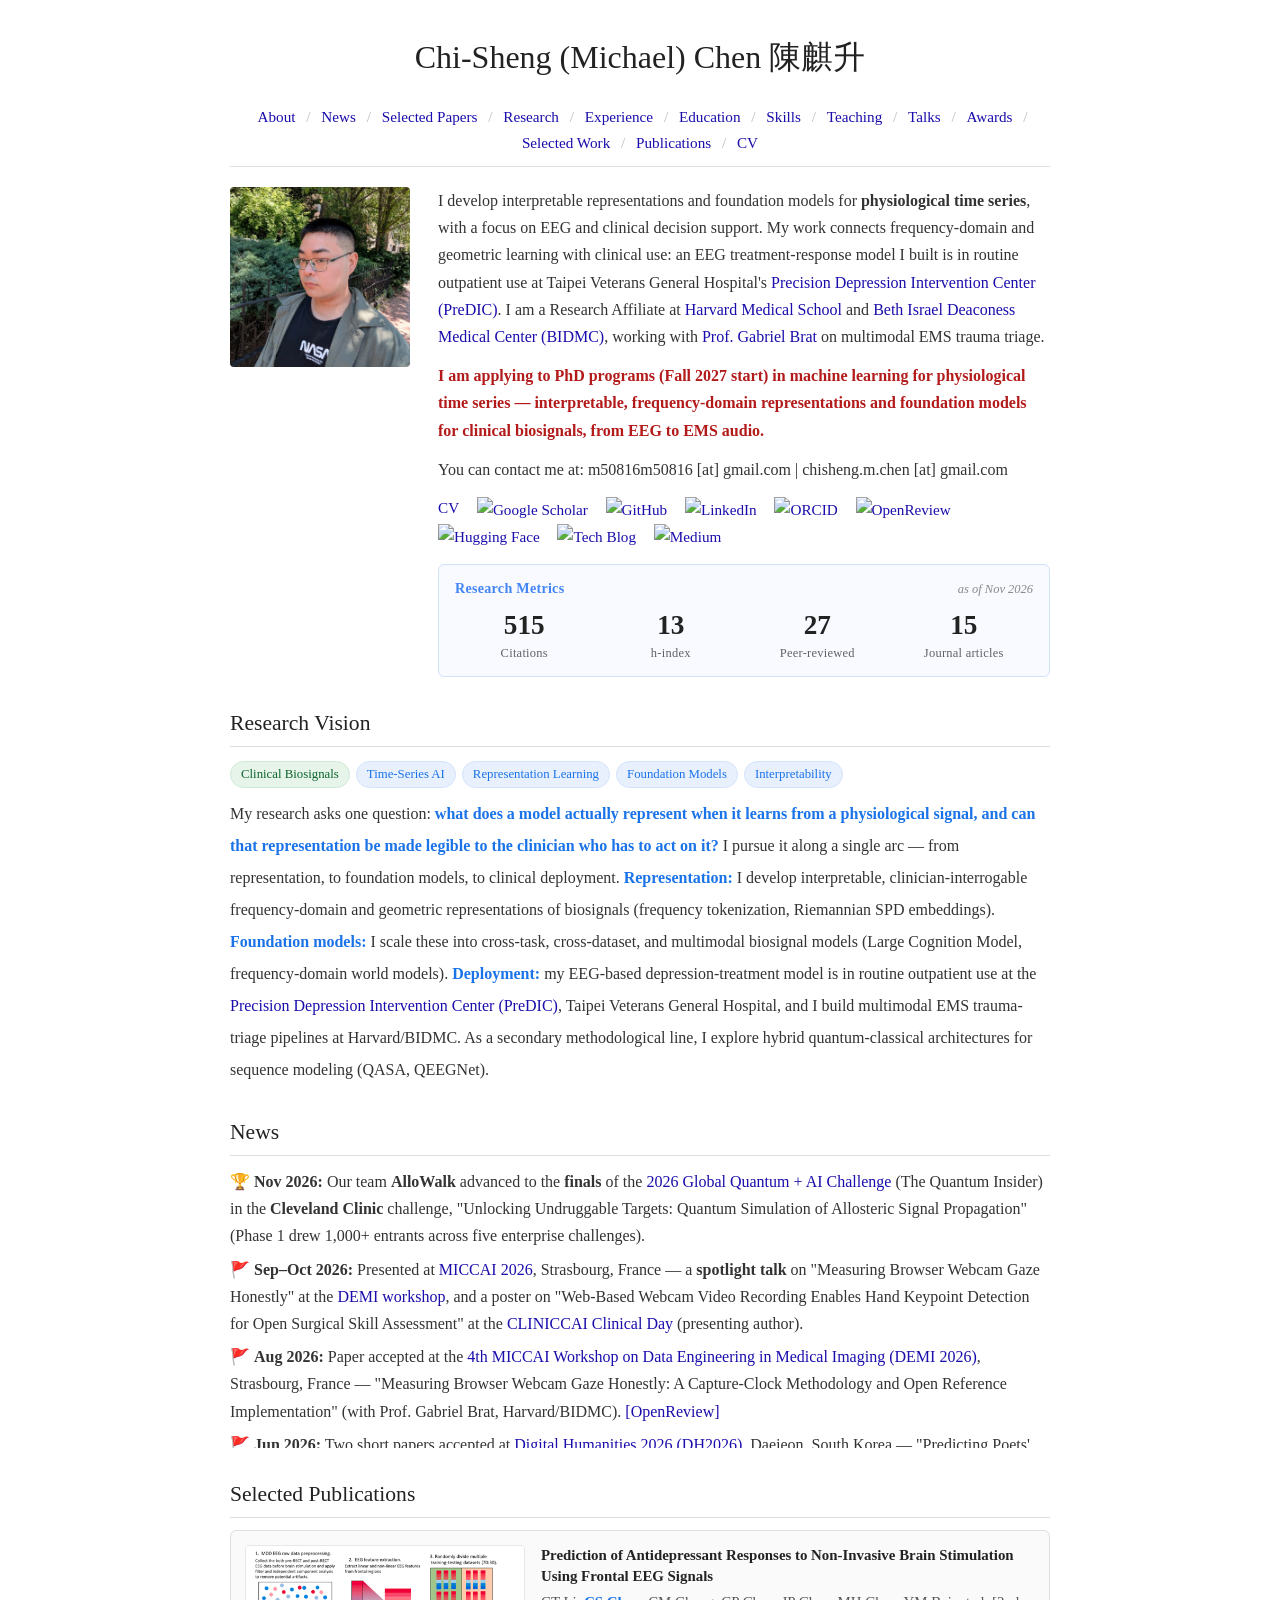
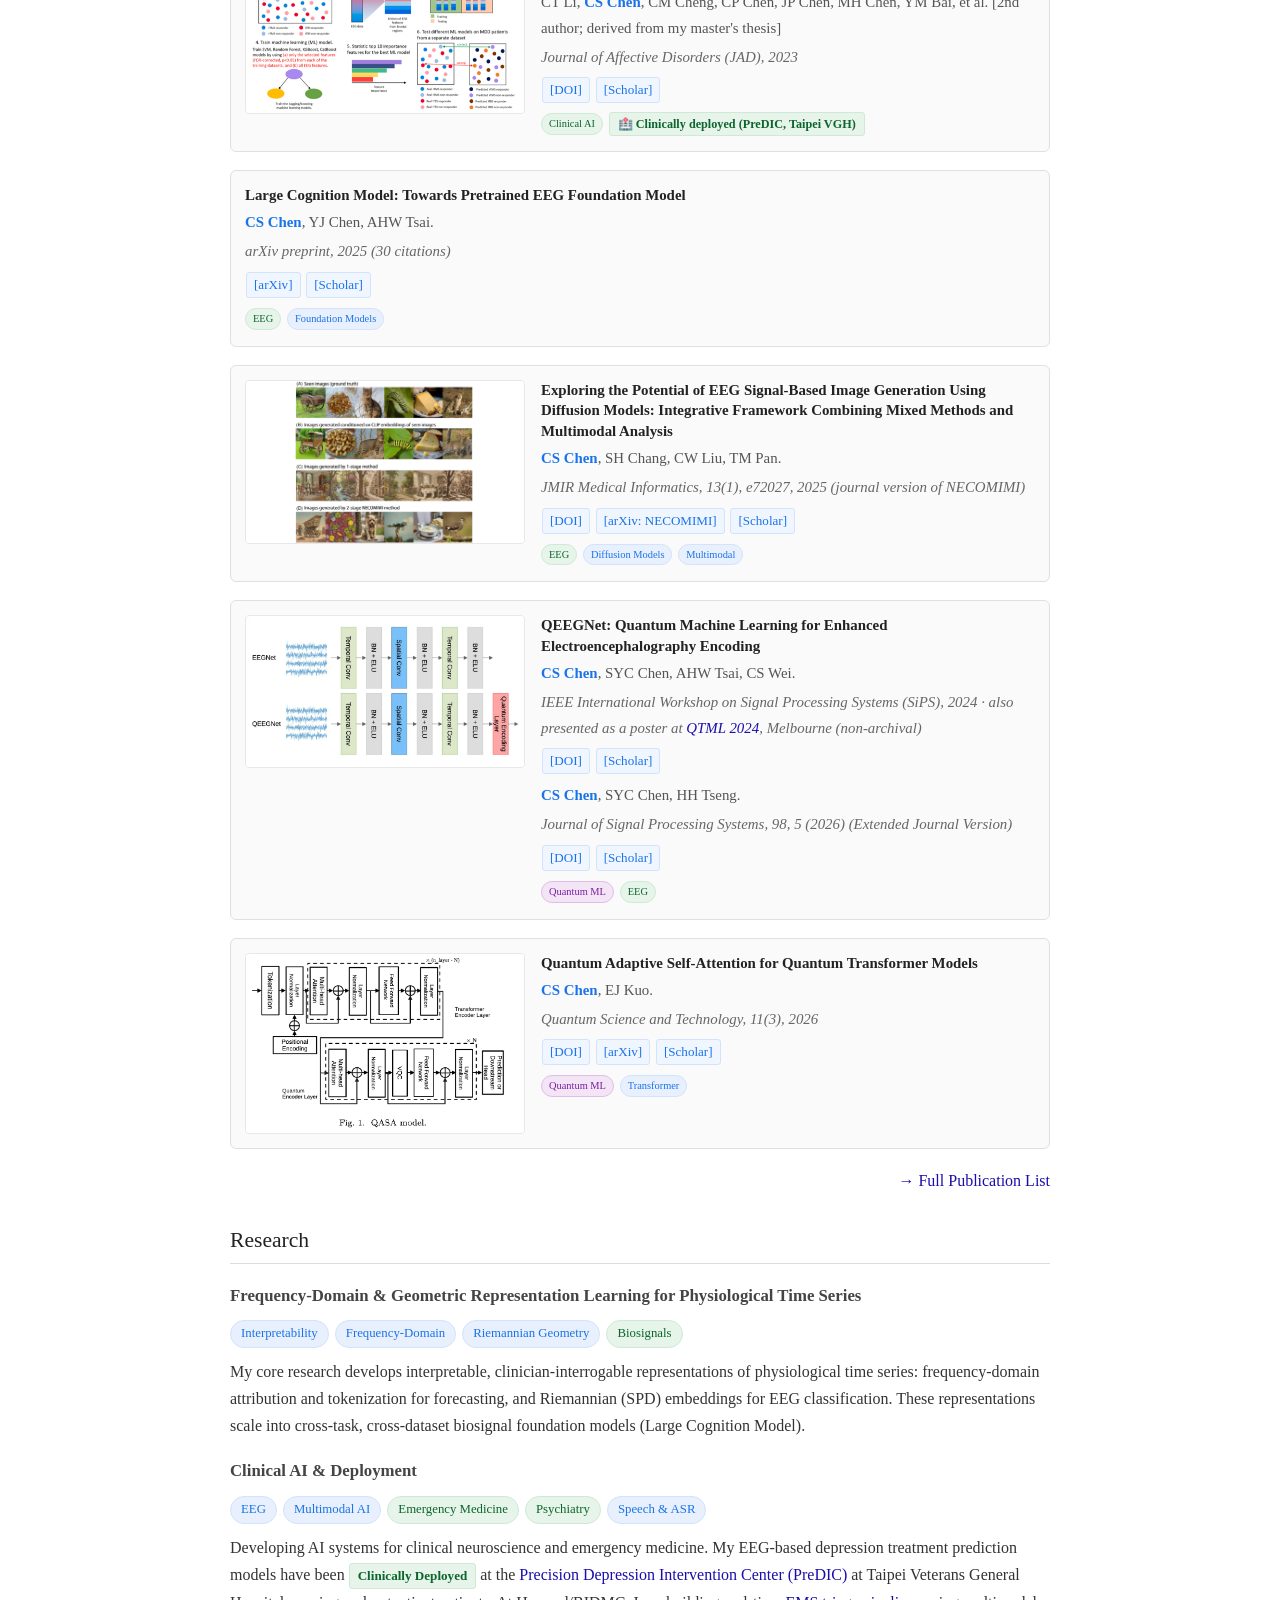
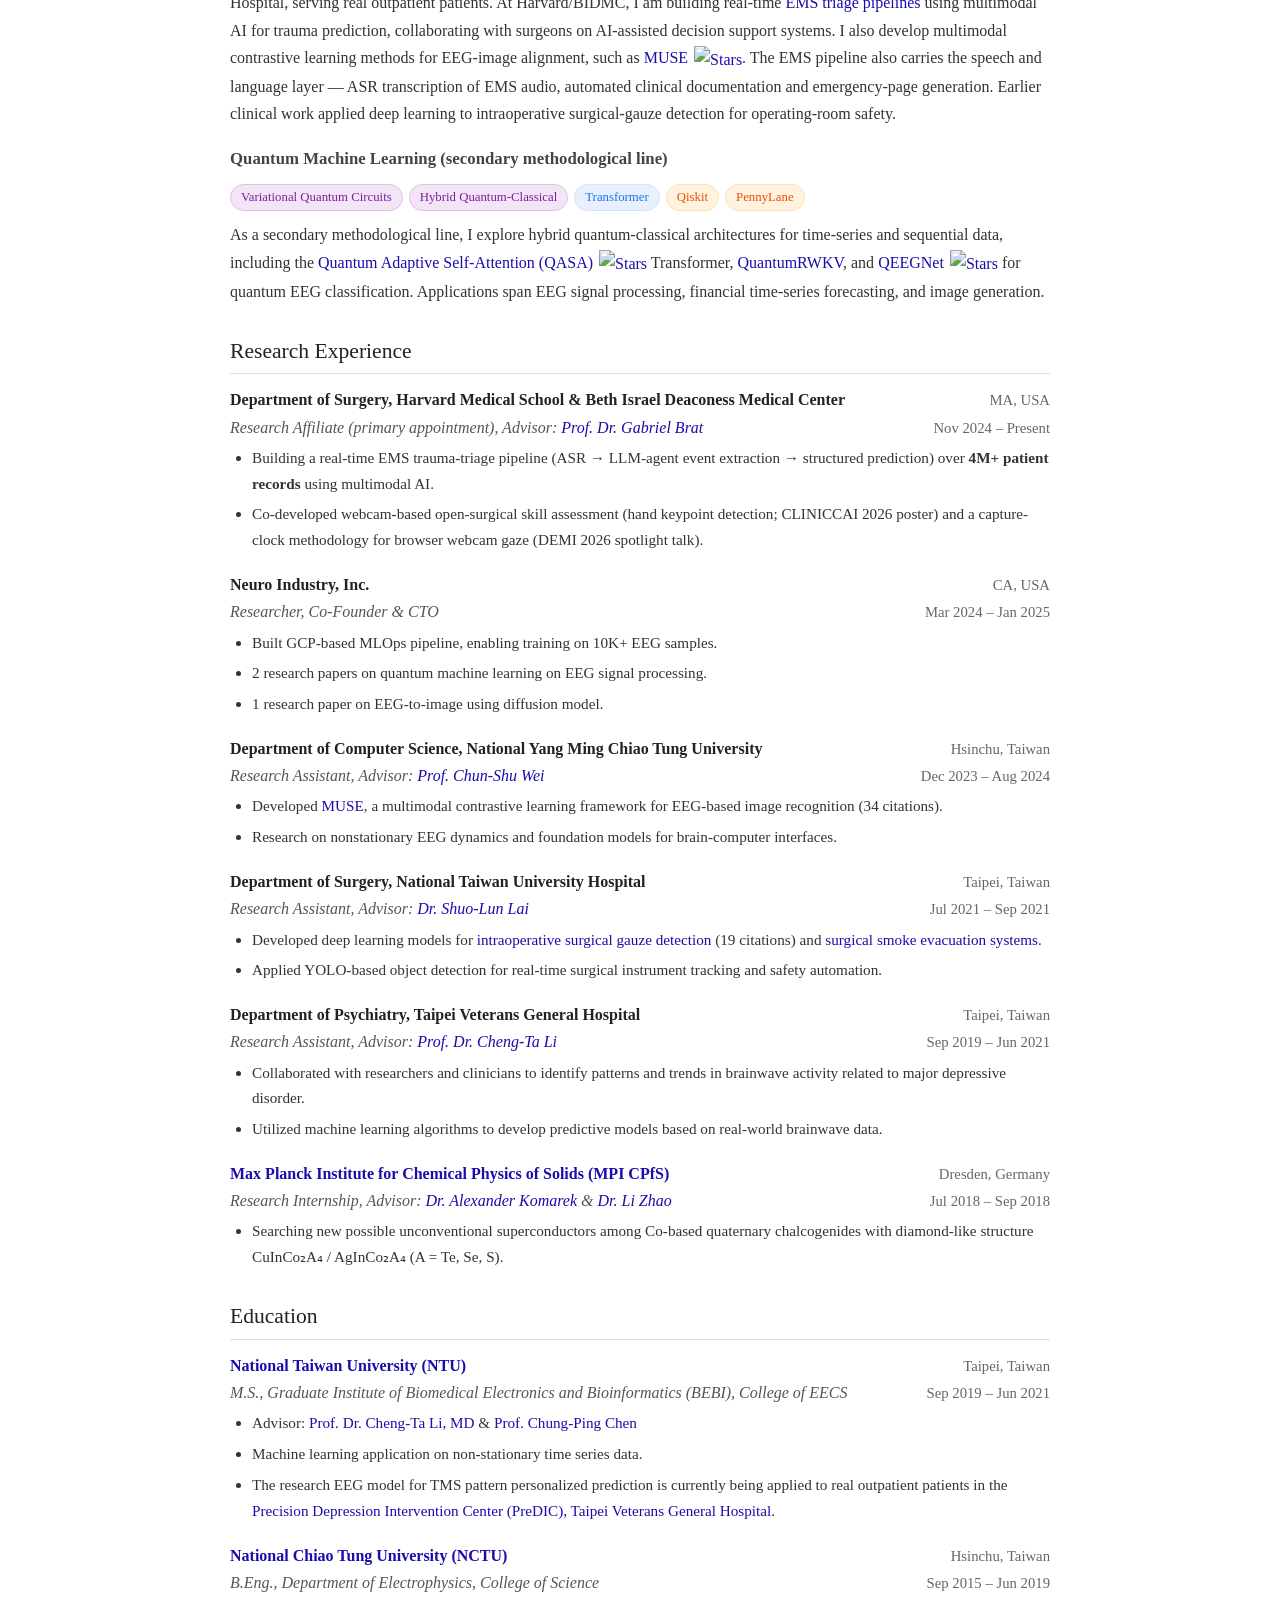
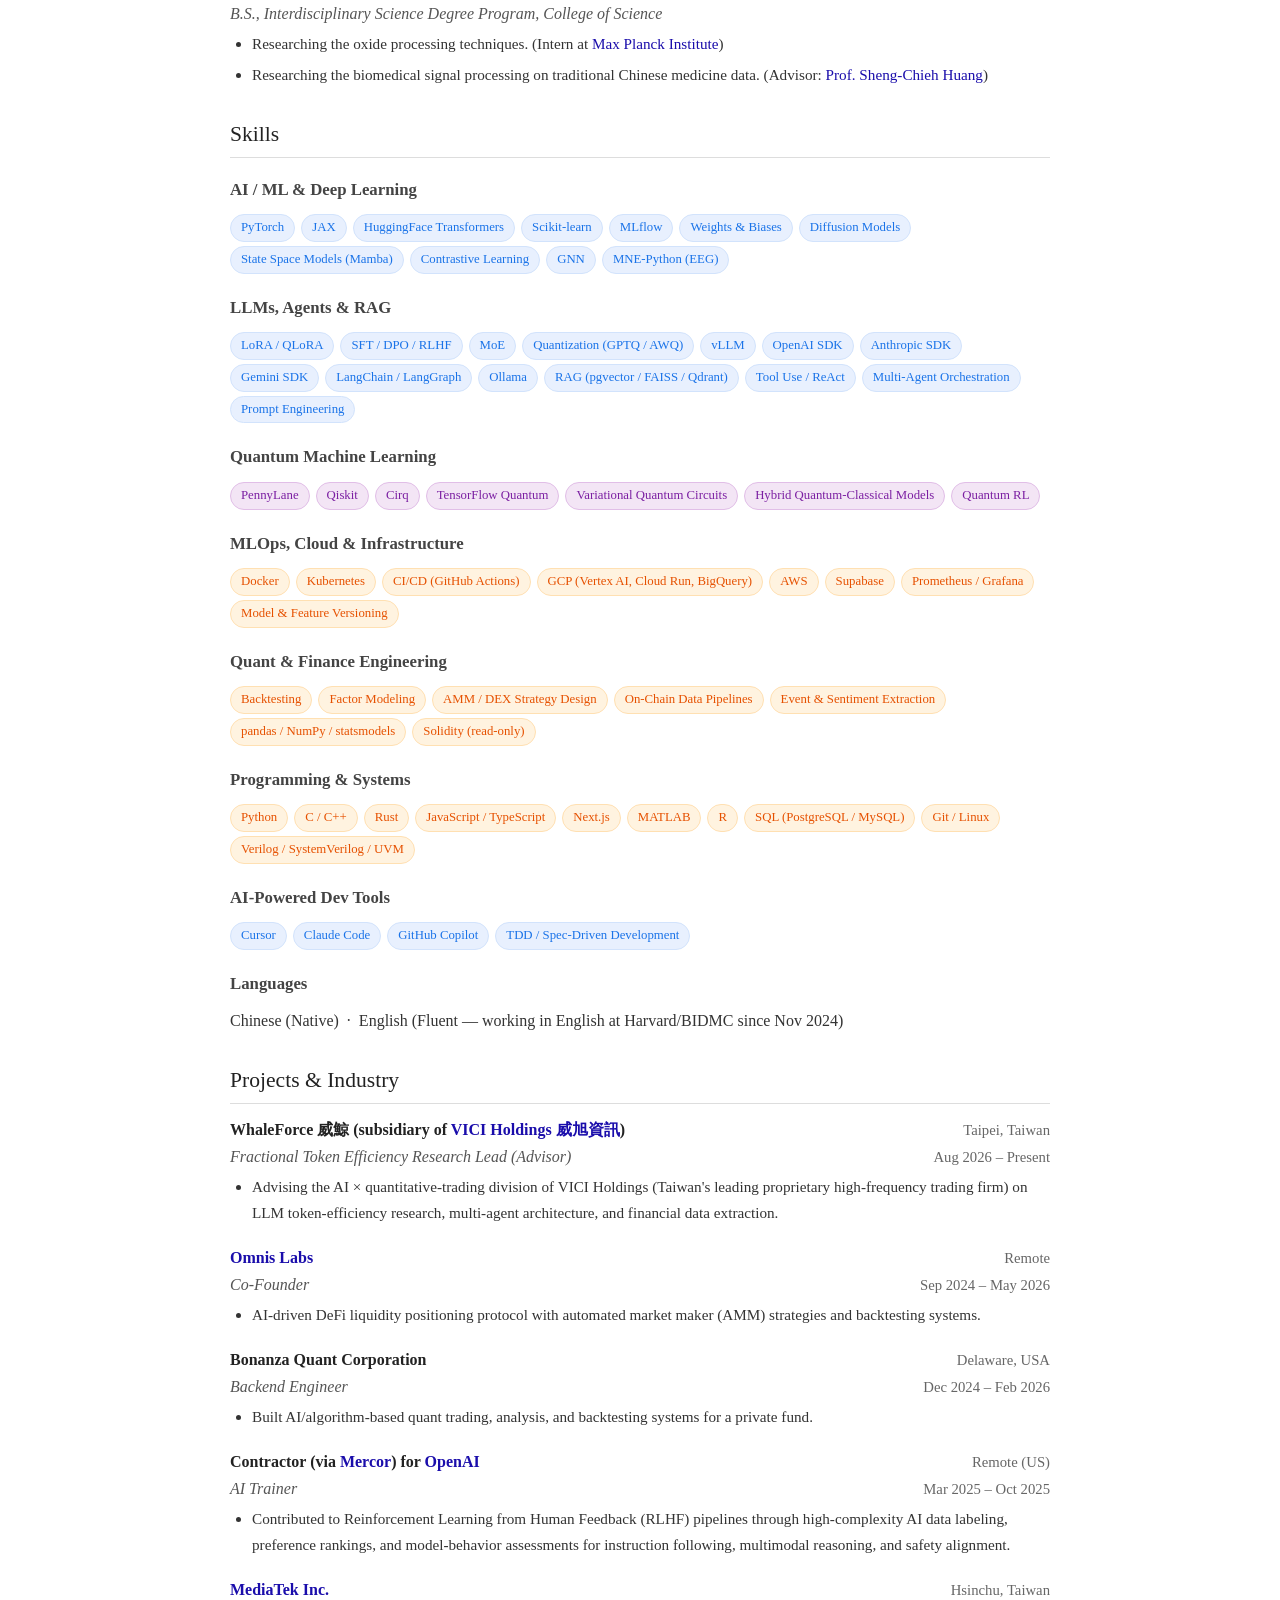
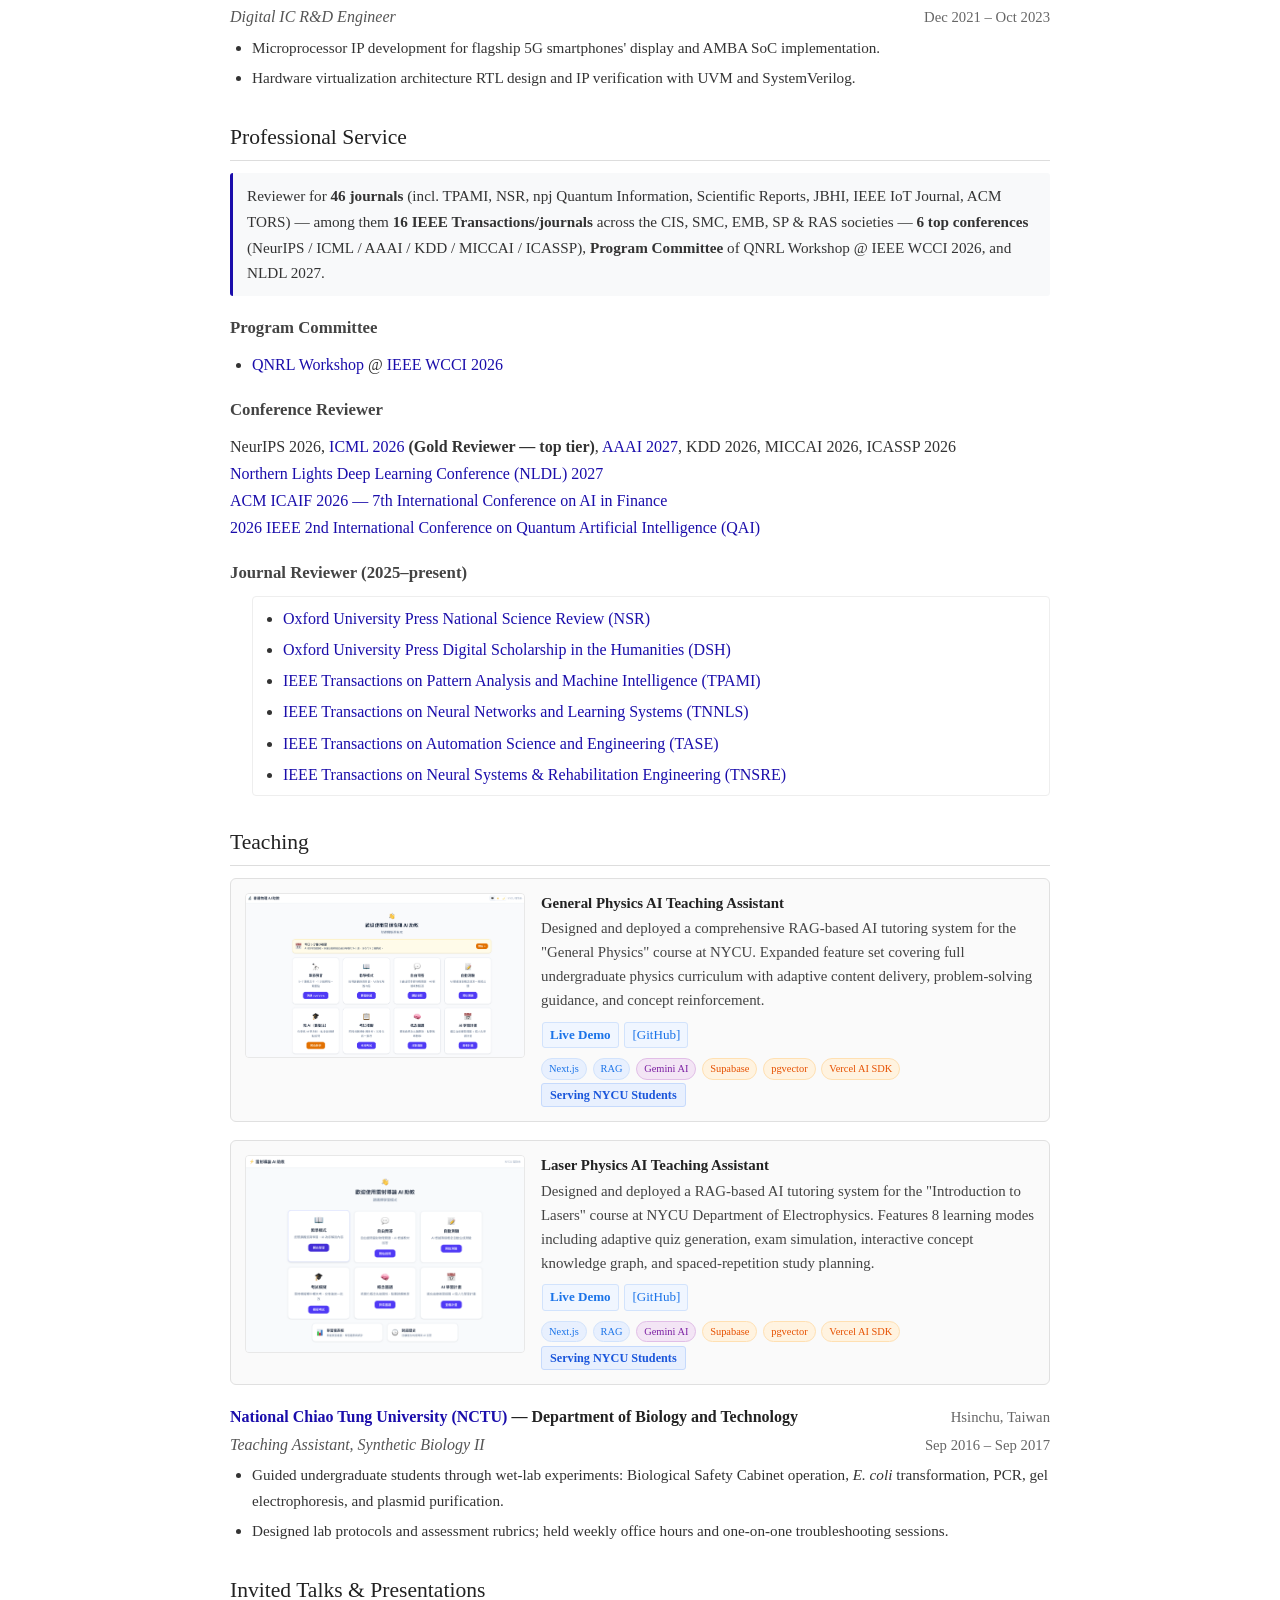
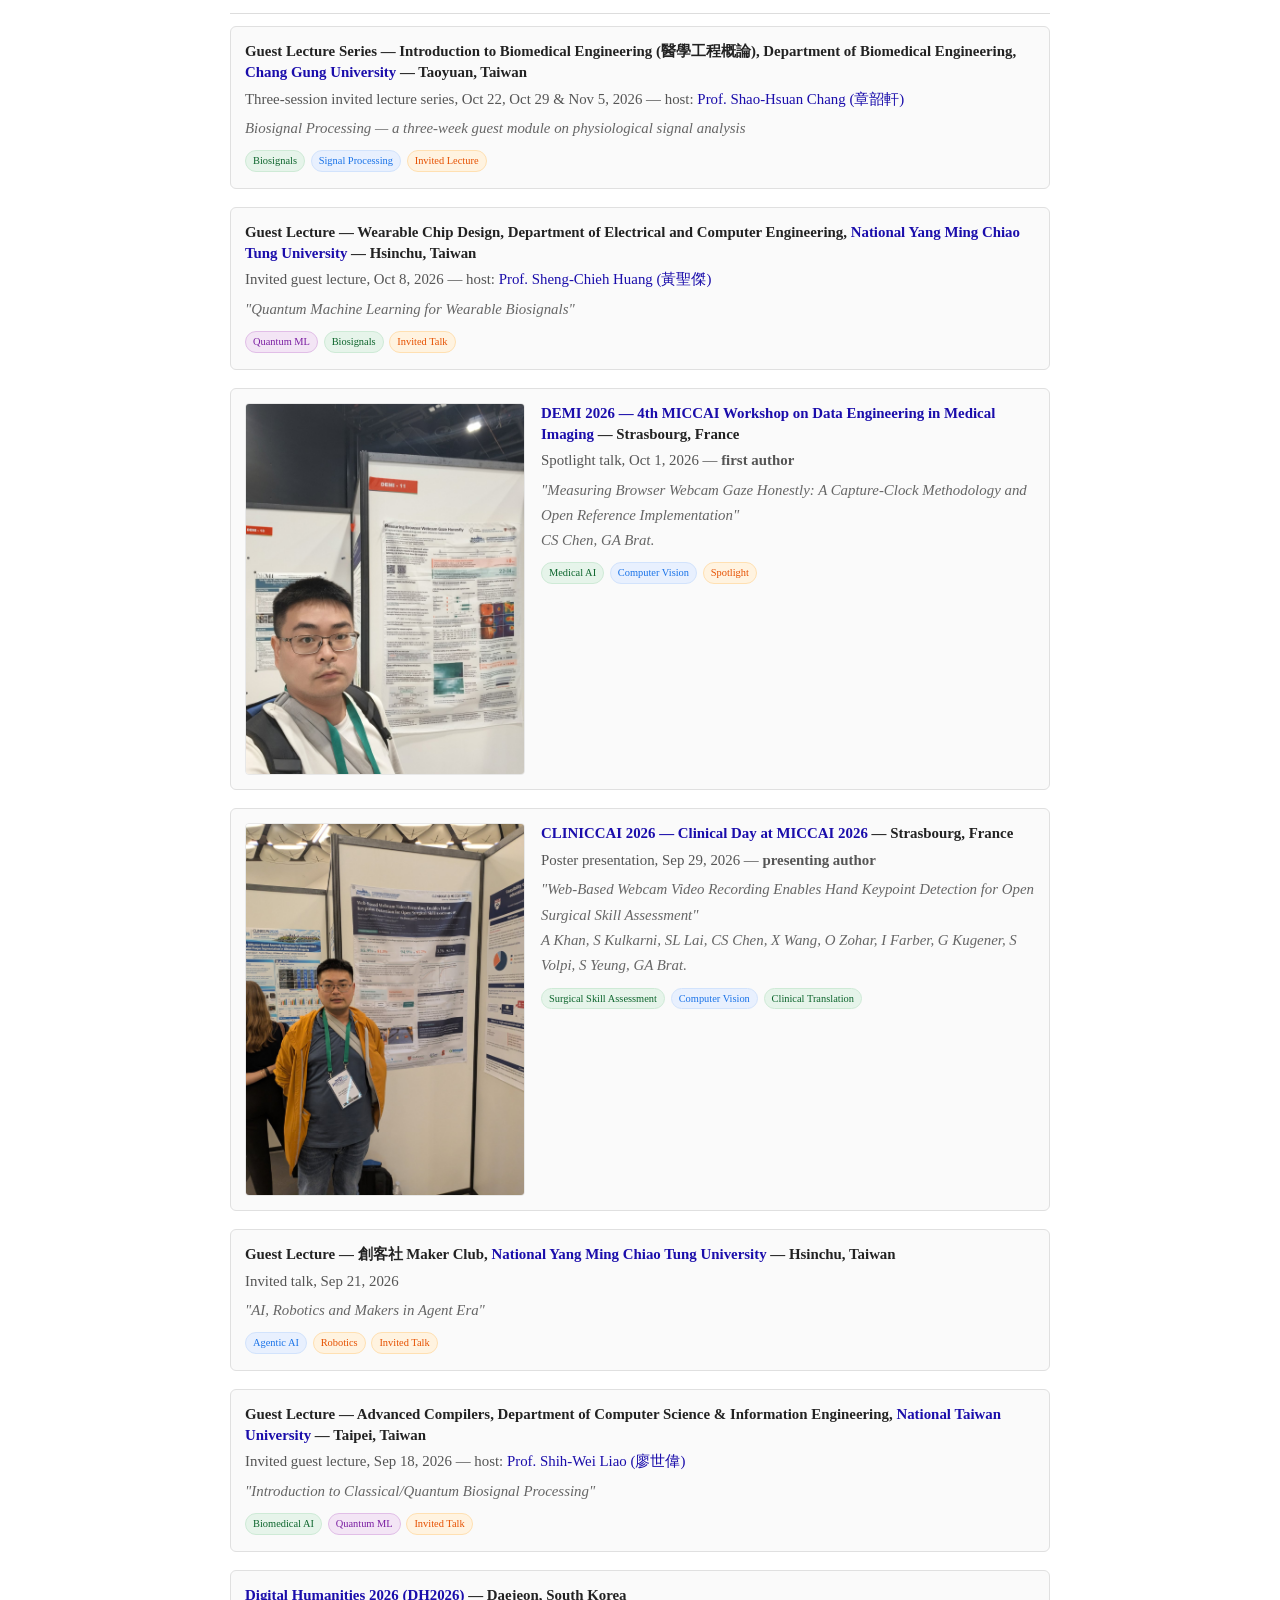
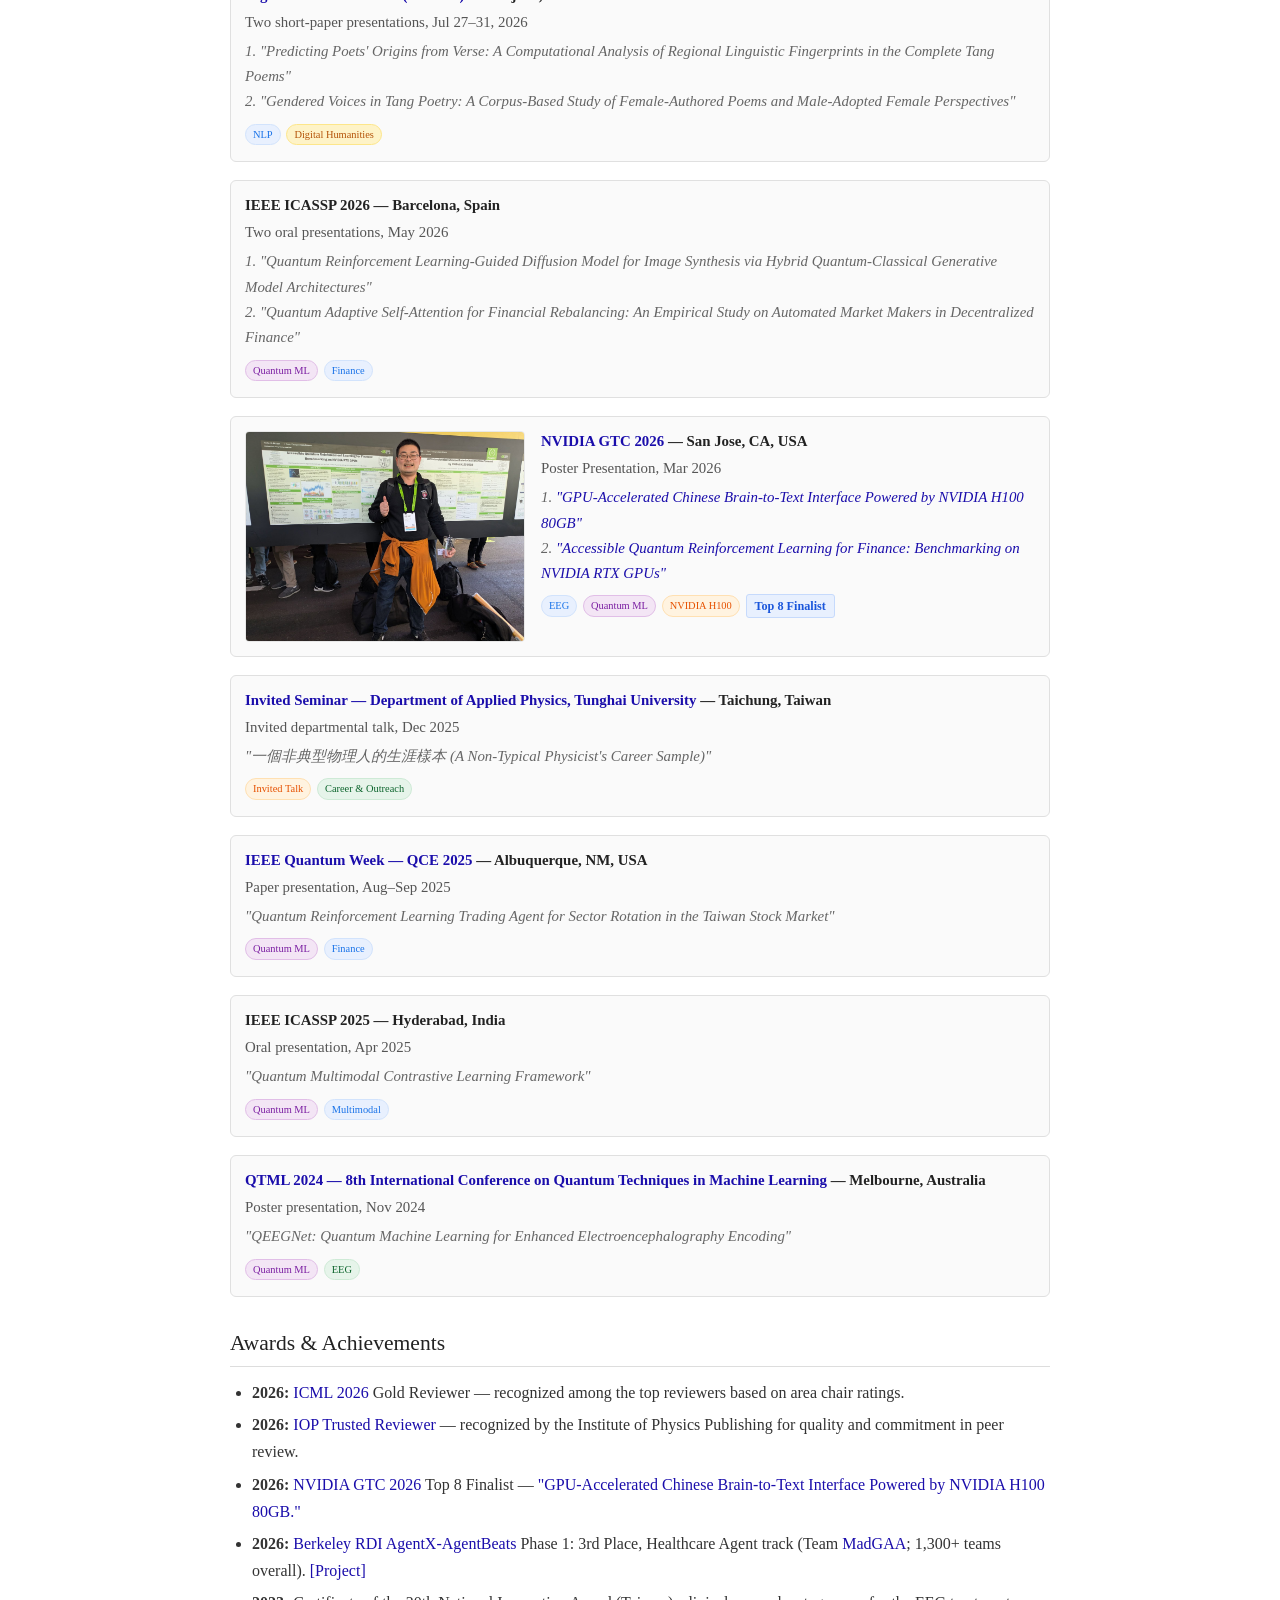
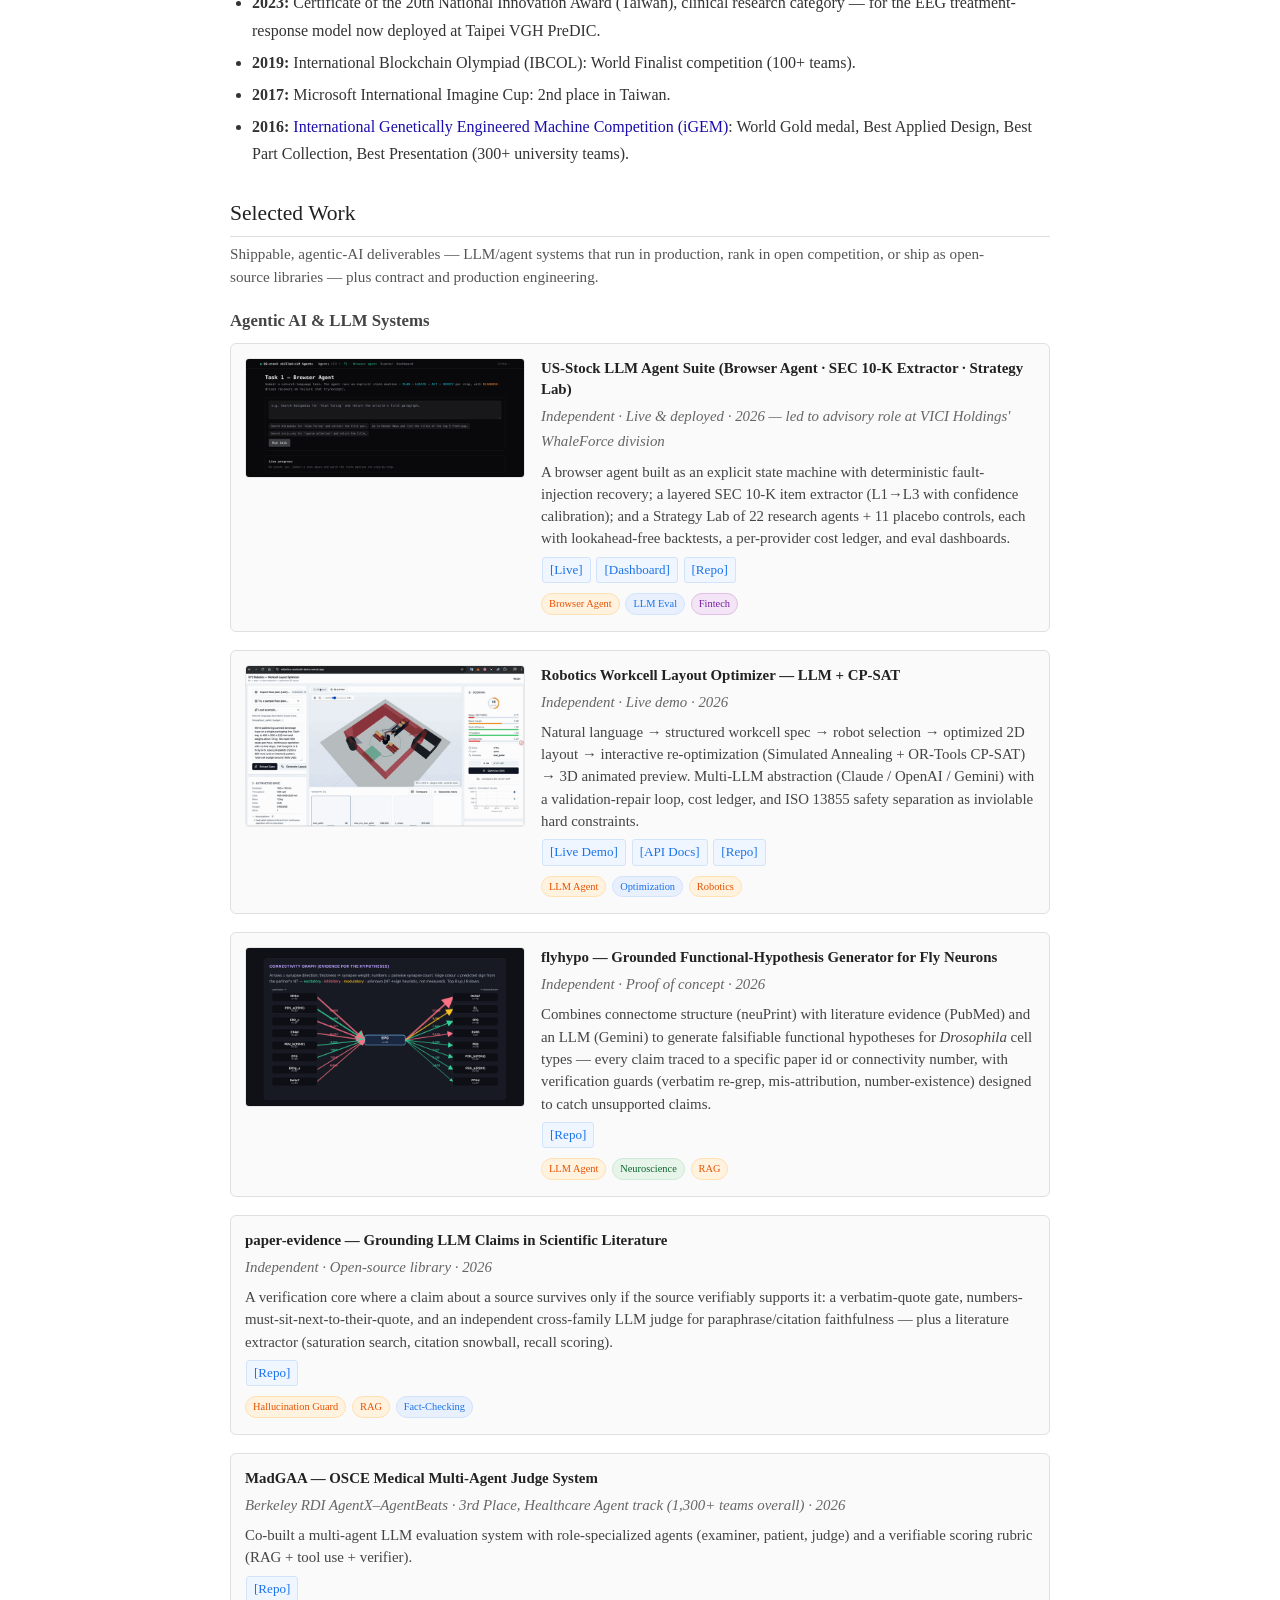
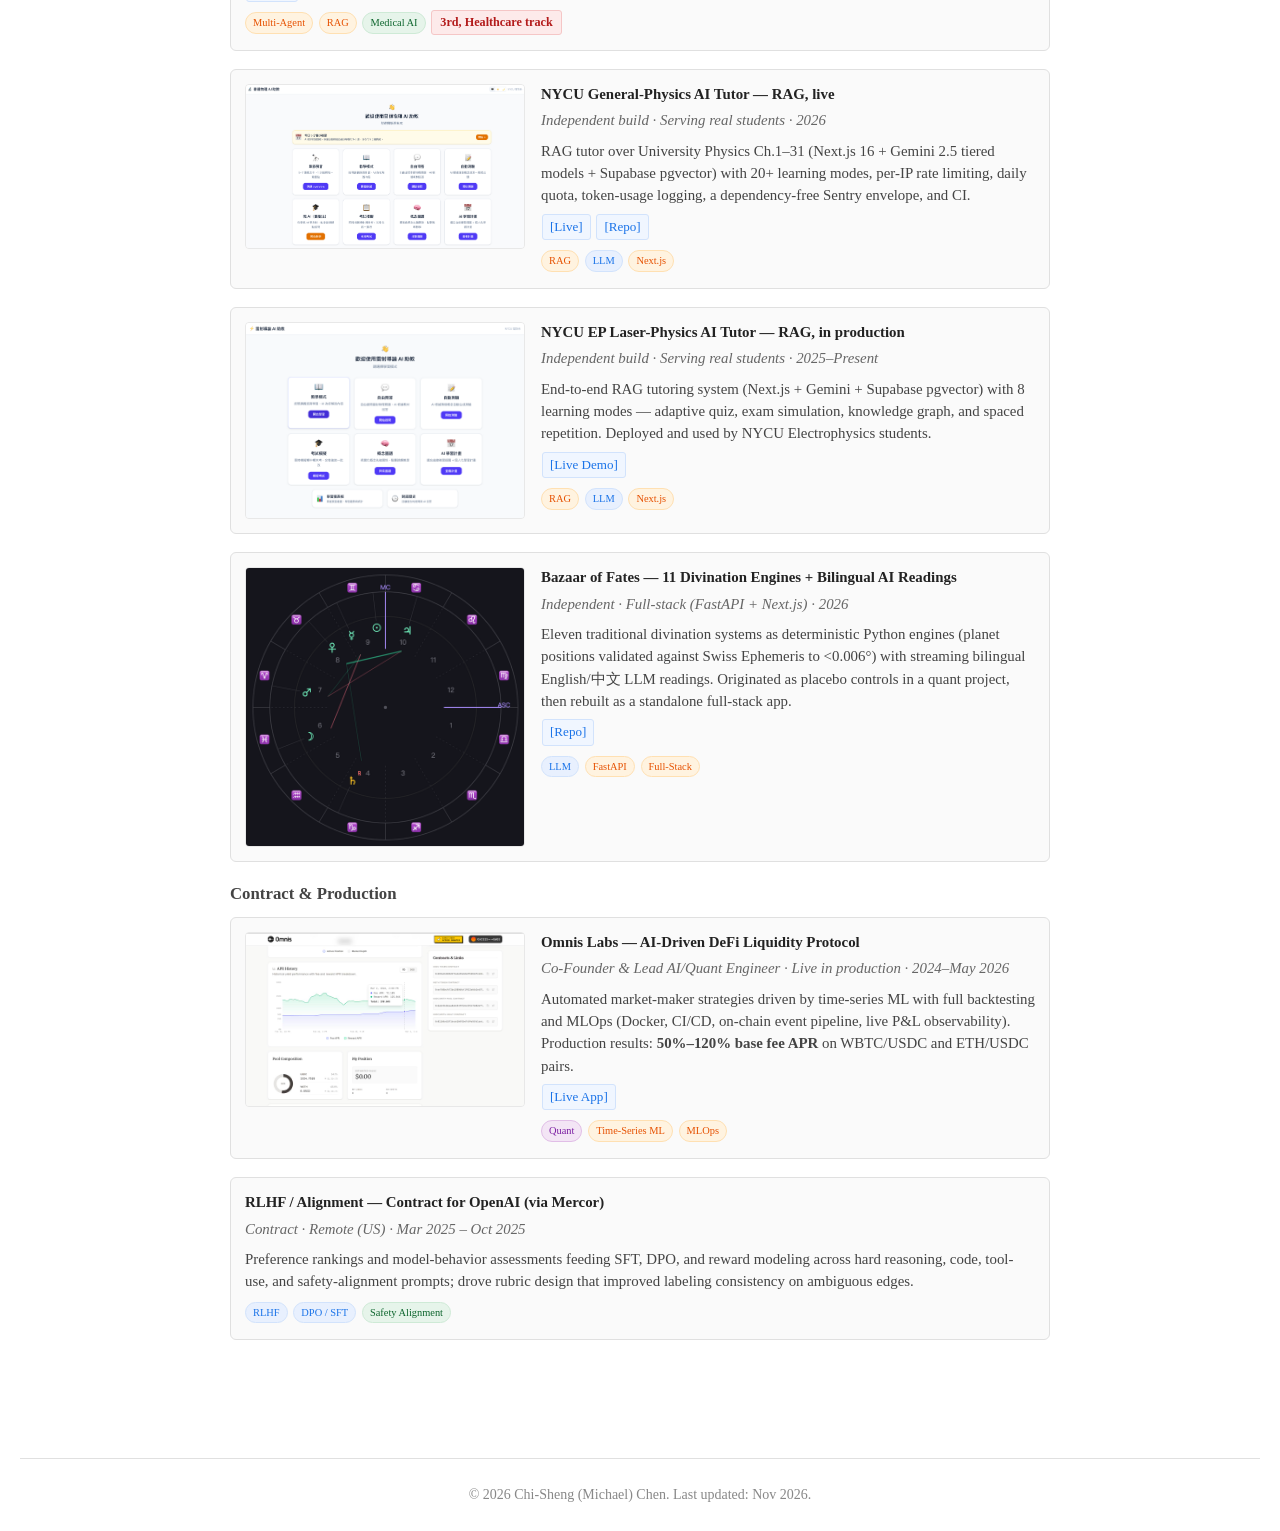
==== index.html @ 1c3bcc33 "Homepage: tighten About, lead Selected Publications with the biosignal line; clarify AgentBeats plac" ====
<!DOCTYPE html>
<html lang="en">
<head>
  <meta charset="UTF-8">
  <meta name="viewport" content="width=device-width, initial-scale=1.0">
  <meta name="keywords" content="Chi-Sheng Chen, Chisheng Chen, Michael Chen, 陳麒升, Harvard Medical School, BIDMC, machine learning, physiological time series, clinical biosignals, EEG, foundation models, frequency-domain representation learning, interpretability, research affiliate">
  <link rel="canonical" href="https://chishengchen.github.io/">
  <meta name="google-site-verification" content="google908593523f91936a">
  <meta name="description" content="Chi-Sheng (Michael) Chen — Research Affiliate at Harvard Medical School & BIDMC. Machine learning for physiological time series: interpretable, frequency-domain representations and foundation models for clinical biosignals, from EEG to EMS audio.">
  <meta property="og:title" content="Chi-Sheng (Michael) Chen — ML for Clinical Time Series">
  <meta property="og:description" content="Machine learning for physiological time series: interpretable frequency-domain representations and foundation models for clinical biosignals.">
  <meta property="og:type" content="website">
  <meta property="og:url" content="https://chishengchen.github.io/">
  <meta property="og:image" content="https://chishengchen.github.io/photo.jpg">
  <meta name="twitter:card" content="summary">
  <meta name="twitter:title" content="Chi-Sheng (Michael) Chen — ML for Clinical Time Series">
  <meta name="twitter:description" content="Machine learning for physiological time series: interpretable frequency-domain representations and foundation models for clinical biosignals.">
  <meta name="twitter:image" content="https://chishengchen.github.io/photo.jpg">
  <link rel="icon" type="image/svg+xml" href="favicon.svg">
  <title>Chi-Sheng (Michael) Chen — Machine Learning for Clinical Time Series</title>
  <link rel="stylesheet" href="style.css">
  <script type="application/ld+json">
  {
    "@context": "https://schema.org",
    "@type": "Person",
    "name": "Chi-Sheng Chen",
    "alternateName": ["Chisheng Chen", "Michael Chen", "陳麒升", "CS Chen"],
    "url": "https://chishengchen.github.io/",
    "image": "https://chishengchen.github.io/photo.jpg",
    "jobTitle": "Research Affiliate",
    "worksFor": [
      {
        "@type": "Organization",
        "name": "Harvard Medical School",
        "url": "https://hms.harvard.edu/"
      },
      {
        "@type": "Organization",
        "name": "Beth Israel Deaconess Medical Center",
        "url": "https://www.bidmc.org/"
      }
    ],
    "alumniOf": [
      {
        "@type": "CollegeOrUniversity",
        "name": "National Taiwan University",
        "url": "https://www.ntu.edu.tw/"
      },
      {
        "@type": "CollegeOrUniversity",
        "name": "National Yang Ming Chiao Tung University",
        "url": "https://www.nycu.edu.tw/"
      }
    ],
    "knowsAbout": ["Physiological Time Series", "Clinical Biosignals", "Representation Learning", "Foundation Models", "EEG Signal Processing", "Interpretability", "Multimodal Learning", "Quantum Machine Learning", "Deep Learning"],
    "sameAs": [
      "https://scholar.google.com.tw/citations?user=5XHD7nkAAAAJ&hl=zh-TW",
      "https://github.com/ChiShengChen",
      "https://www.linkedin.com/in/michael-chi-sheng-chen-257359137/",
      "https://orcid.org/0000-0003-0807-0217",
      "https://openreview.net/profile?id=%7EChi-Sheng_Chen1",
      "https://huggingface.co/ms57rd"
    ]
  }
  </script>
</head>
<body>
<div class="container">

  <header>
    <h1>Chi-Sheng (Michael) Chen 陳麒升</h1>
  </header>

  <nav class="sticky-nav">
    <a href="#about">About</a> <span class="sep">/</span>
    <a href="#news">News</a> <span class="sep">/</span>
    <a href="#selected">Selected Papers</a> <span class="sep">/</span>
    <a href="#research">Research</a> <span class="sep">/</span>
    <a href="#experience">Experience</a> <span class="sep">/</span>
    <a href="#education">Education</a> <span class="sep">/</span>
    <a href="#skills">Skills</a> <span class="sep">/</span>
    <a href="#teaching">Teaching</a> <span class="sep">/</span>
    <a href="#talks">Talks</a> <span class="sep">/</span>
    <a href="#awards">Awards</a> <span class="sep">/</span>
    <a href="#work">Selected Work</a> <span class="sep">/</span>
    <a href="publications.html">Publications</a> <span class="sep">/</span>
    <a href="CV_ChiSheng_Chen.pdf?v=2026-11-17b">CV</a>
  </nav>

  <section class="about" id="about">
    <div class="about-photo">
      <img src="photo.jpg" alt="Chi-Sheng (Michael) Chen">
    </div>
    <div class="about-text">
      <p>
        I develop interpretable representations and foundation models for <strong>physiological time series</strong>,
        with a focus on EEG and clinical decision support. My work connects frequency-domain and geometric learning
        with clinical use: an EEG treatment-response model I built is in routine outpatient use at Taipei Veterans General Hospital's
        <a href="https://vghtpeimsc.tw/zh-tw/service/detail/248/1" target="_blank">Precision Depression Intervention Center (PreDIC)</a>.
        I am a Research Affiliate at
        <a href="https://hms.harvard.edu/">Harvard Medical School</a> and
        <a href="https://www.bidmc.org/">Beth Israel Deaconess Medical Center (BIDMC)</a>,
        working with <a href="https://dbmi.hms.harvard.edu/people/gabriel-brat" target="_blank">Prof. Gabriel Brat</a>
        on multimodal EMS trauma triage.
      </p>
      <p>
        <strong style="color: #b31b1b;">I am applying to PhD programs (Fall 2027 start) in machine learning for physiological time series — interpretable, frequency-domain representations and foundation models for clinical biosignals, from EEG to EMS audio.</strong>
      </p>
      <p>
        You can contact me at:
        <span>m50816m50816 [at] gmail.com</span> |
        <span>chisheng.m.chen [at] gmail.com</span>
      </p>
      <div class="links">
        <a href="CV_ChiSheng_Chen.pdf?v=2026-11-17b">CV</a>
        <a href="https://scholar.google.com.tw/citations?user=5XHD7nkAAAAJ&hl=zh-TW"><img src="https://img.shields.io/badge/Google%20Scholar-Profile-4285F4?style=flat-square&logo=googlescholar&logoColor=white" alt="Google Scholar"></a>
        <a href="https://github.com/ChiShengChen"><img src="https://img.shields.io/badge/GitHub-Profile-181717?style=flat-square&logo=github&logoColor=white" alt="GitHub"></a>
        <a href="https://www.linkedin.com/in/michael-chi-sheng-chen-257359137/"><img src="https://img.shields.io/badge/LinkedIn-Profile-0A66C2?style=flat-square&logo=linkedin&logoColor=white" alt="LinkedIn"></a>
        <a href="https://orcid.org/0000-0003-0807-0217"><img src="https://img.shields.io/badge/ORCID-0000--0003--0807--0217-A6CE39?style=flat-square&logo=orcid&logoColor=white" alt="ORCID"></a>
        <a href="https://openreview.net/profile?id=%7EChi-Sheng_Chen1"><img src="https://img.shields.io/badge/OpenReview-Profile-B31B1B?style=flat-square&logo=openreview&logoColor=white" alt="OpenReview"></a>
        <a href="https://huggingface.co/ms57rd"><img src="https://img.shields.io/badge/%F0%9F%A4%97%20Hugging%20Face-Profile-FFD21E?style=flat-square" alt="Hugging Face"></a>
        <a href="https://chishengchen.github.io/meownote.github.io/archives/"><img src="https://img.shields.io/badge/Tech%20Blog-Archives-FF5722?style=flat-square&logo=hexo&logoColor=white" alt="Tech Blog"></a>
        <a href="https://medium.com/@m50816m50816"><img src="https://img.shields.io/badge/Medium-Blog-000000?style=flat-square&logo=medium&logoColor=white" alt="Medium"></a>
      </div>
      <!-- SCHOLAR-STATS: update numbers + date below every 2–3 months. Source: https://scholar.google.com.tw/citations?user=5XHD7nkAAAAJ -->
      <a class="scholar-stats" href="https://scholar.google.com.tw/citations?user=5XHD7nkAAAAJ&hl=zh-TW" target="_blank">
        <div class="scholar-stats-header">
          <span class="scholar-stats-title">Research Metrics</span>
          <span class="scholar-stats-updated">as of Nov 2026</span> <!-- UPDATE: date -->
        </div>
        <div class="scholar-stats-grid">
          <div class="scholar-stat">
            <div class="scholar-stat-value">515</div> <!-- UPDATE: citations (Google Scholar) -->
            <div class="scholar-stat-label">Citations</div>
          </div>
          <div class="scholar-stat">
            <div class="scholar-stat-value">13</div> <!-- UPDATE: h-index (Google Scholar) -->
            <div class="scholar-stat-label">h-index</div>
          </div>
          <div class="scholar-stat">
            <div class="scholar-stat-value">27</div> <!-- UPDATE: peer-reviewed count -->
            <div class="scholar-stat-label">Peer-reviewed</div>
          </div>
          <div class="scholar-stat">
            <div class="scholar-stat-value">15</div> <!-- UPDATE: journal-article count -->
            <div class="scholar-stat-label">Journal articles</div>
          </div>
        </div>
      </a>
      <!-- /SCHOLAR-STATS -->
    </div>
  </section>

  <h2 id="research-vision">Research Vision</h2>
  <div class="tags">
    <span class="tag tag-med">Clinical Biosignals</span>
    <span class="tag tag-ml">Time-Series AI</span>
    <span class="tag tag-ml">Representation Learning</span>
    <span class="tag tag-ml">Foundation Models</span>
    <span class="tag tag-ml">Interpretability</span>
  </div>
  <p class="vision-text">
    My research asks one question: <strong>what does a model actually represent when it learns from a physiological signal, and can that representation be made legible to the clinician who has to act on it?</strong>
    I pursue it along a single arc — from representation, to foundation models, to clinical deployment.
    <strong>Representation:</strong> I develop interpretable, clinician-interrogable frequency-domain and geometric representations of biosignals
    (frequency tokenization, Riemannian SPD embeddings).
    <strong>Foundation models:</strong> I scale these into cross-task, cross-dataset, and multimodal biosignal models
    (Large Cognition Model, frequency-domain world models).
    <strong>Deployment:</strong> my EEG-based depression-treatment model is in routine outpatient use at the
    <a href="https://vghtpeimsc.tw/zh-tw/service/detail/248/1" target="_blank">Precision Depression Intervention Center (PreDIC)</a>, Taipei Veterans General Hospital,
    and I build multimodal EMS trauma-triage pipelines at Harvard/BIDMC.
    As a secondary methodological line, I explore hybrid quantum-classical architectures for sequence modeling (QASA, QEEGNet).
  </p>

  <h2 id="news">News</h2>
  <ul class="news-list">
    <li>🏆 <strong>Nov 2026:</strong> Our team <strong>AlloWalk</strong> advanced to the <strong>finals</strong> of the <a href="https://thequantuminsider.com/2026/04/16/2026-global-quantum-and-ai-challenge-launches-to-accelerate-practical-enterprise-use-cases/" target="_blank">2026 Global Quantum + AI Challenge</a> (The Quantum Insider) in the <strong>Cleveland Clinic</strong> challenge, "Unlocking Undruggable Targets: Quantum Simulation of Allosteric Signal Propagation" (Phase 1 drew 1,000+ entrants across five enterprise challenges).</li>
    <li>🚩 <strong>Sep–Oct 2026:</strong> Presented at <a href="https://conferences.miccai.org/2026/" target="_blank">MICCAI 2026</a>, Strasbourg, France — a <strong>spotlight talk</strong> on "Measuring Browser Webcam Gaze Honestly" at the <a href="https://demi-workshop.github.io/" target="_blank">DEMI workshop</a>, and a poster on "Web-Based Webcam Video Recording Enables Hand Keypoint Detection for Open Surgical Skill Assessment" at the <a href="https://conferences.miccai.org/2026/en/CLINICAL-DAY.html" target="_blank">CLINICCAI Clinical Day</a> (presenting author).</li>
    <li>🚩 <strong>Aug 2026:</strong> Paper accepted at the <a href="https://demi-workshop.github.io/" target="_blank">4th MICCAI Workshop on Data Engineering in Medical Imaging (DEMI 2026)</a>, Strasbourg, France — "Measuring Browser Webcam Gaze Honestly: A Capture-Clock Methodology and Open Reference Implementation" (with Prof. Gabriel Brat, Harvard/BIDMC). <a href="https://openreview.net/forum?id=VNRuJI79iq" target="_blank">[OpenReview]</a></li>
    <li>🚩 <strong>Jun 2026:</strong> Two short papers accepted at <a href="https://dh2026.adho.org/" target="_blank">Digital Humanities 2026 (DH2026)</a>, Daejeon, South Korea — "Predicting Poets' Origins from Verse" and "Gendered Voices in Tang Poetry."</li>
    <li>🎖️ <strong>May 2026:</strong> Recognized as <strong>Gold Reviewer</strong> at <a href="https://icml.cc/" target="_blank">ICML 2026</a>, placing among the top reviewers based on area chair ratings.</li>
    <li>🏆 <strong>Mar 2026:</strong> Our poster <a href="https://www.nvidia.com/zh-tw/gtc/session-catalog/sessions/gtc26-p81328/" target="_blank">"GPU-Accelerated Chinese Brain-to-Text Interface Powered by NVIDIA H100 80GB"</a> selected as <strong>Top 8 Finalist</strong> at <a href="https://www.nvidia.com/gtc/" target="_blank">NVIDIA GTC 2026</a>.</li>
    <li>🏆 <strong>Feb 2026:</strong> Our team <a href="https://github.com/MadGAA-Lab/OSCE-Project" target="_blank">MadGAA</a> achieved <strong>3rd Place in the Healthcare Agent track</strong> at the <a href="https://rdi.berkeley.edu/agentx-agentbeats" target="_blank">Berkeley RDI AgentX-AgentBeats</a> competition (Phase 1; 1,300+ teams joined the competition overall). <a href="https://agentbeats.dev/whats2000/osce-medical-judge" target="_blank">[Project]</a></li>
    <li>🚩 <strong>Jan 2026:</strong> Two papers accepted at IEEE ICASSP 2026 — "Quantum Reinforcement Learning-Guided Diffusion Model for Image Synthesis" (oral presentation) and "Quantum Adaptive Self-Attention for Financial Rebalancing: An Empirical Study on Automated Market Makers in Decentralized Finance" (oral presentation).</li>
  </ul>

  <h2 id="selected">Selected Publications</h2>

  <!-- 1. JAD (clinically deployed) -->
  <div class="selected-pub">
    <div class="selected-pub-img">
      <img src="teaser_jad.png" alt="EEG-based antidepressant prediction">
    </div>
    <div class="selected-pub-info">
      <div class="pub-title">Prediction of Antidepressant Responses to Non-Invasive Brain Stimulation Using Frontal EEG Signals</div>
      <div class="pub-authors">CT Li, <span class="me">CS Chen</span>, CM Cheng, CP Chen, JP Chen, MH Chen, YM Bai, et al. <span class="pub-note">[2nd author; derived from my master's thesis]</span></div>
      <div class="pub-venue">Journal of Affective Disorders (JAD), 2023</div>
      <div class="pub-links">
        <a href="https://doi.org/10.1016/j.jad.2023.08.059">[DOI]</a>
        <a href="https://scholar.google.com/citations?view_op=view_citation&hl=en&user=5XHD7nkAAAAJ&pagesize=100&citation_for_view=5XHD7nkAAAAJ:qjMakFHDy7sC">[Scholar]</a>
      </div>
      <div class="pub-tags">
        <span class="tag tag-med">Clinical AI</span>
        <span class="annotation deployed">🏥 Clinically deployed (PreDIC, Taipei VGH)</span>
      </div>
    </div>
  </div>

  <!-- 2. Large Cognition Model -->
  <div class="selected-pub">
    <div class="selected-pub-info">
      <div class="pub-title">Large Cognition Model: Towards Pretrained EEG Foundation Model</div>
      <div class="pub-authors"><span class="me">CS Chen</span>, YJ Chen, AHW Tsai.</div>
      <div class="pub-venue">arXiv preprint, 2025 <span class="pub-note">(30 citations)</span></div>
      <div class="pub-links">
        <a href="https://arxiv.org/abs/2502.17464">[arXiv]</a>
        <a href="https://scholar.google.com/citations?view_op=view_citation&hl=en&user=5XHD7nkAAAAJ&pagesize=100&citation_for_view=5XHD7nkAAAAJ:roLk4NBRz8UC">[Scholar]</a>
      </div>
      <div class="pub-tags">
        <span class="tag tag-med">EEG</span>
        <span class="tag tag-ml">Foundation Models</span>
      </div>
    </div>
  </div>

  <!-- 3. JMIR MI (journal version of NECOMIMI) -->
  <div class="selected-pub">
    <div class="selected-pub-img">
      <img src="teaser_necomimi.png" alt="EEG-to-image generation with diffusion models (NECOMIMI)">
    </div>
    <div class="selected-pub-info">
      <div class="pub-title">Exploring the Potential of EEG Signal-Based Image Generation Using Diffusion Models: Integrative Framework Combining Mixed Methods and Multimodal Analysis</div>
      <div class="pub-authors"><span class="me">CS Chen</span>, SH Chang, CW Liu, TM Pan.</div>
      <div class="pub-venue">JMIR Medical Informatics, 13(1), e72027, 2025 <span class="pub-note">(journal version of NECOMIMI)</span></div>
      <div class="pub-links">
        <a href="https://doi.org/10.2196/72027">[DOI]</a>
        <a href="https://arxiv.org/abs/2410.00712">[arXiv: NECOMIMI]</a>
        <a href="https://scholar.google.com/citations?view_op=view_citation&hl=en&user=5XHD7nkAAAAJ&pagesize=100&citation_for_view=5XHD7nkAAAAJ:_kc_bZDykSQC">[Scholar]</a>
      </div>
      <div class="pub-tags">
        <span class="tag tag-med">EEG</span>
        <span class="tag tag-ml">Diffusion Models</span>
        <span class="tag tag-ml">Multimodal</span>
      </div>
    </div>
  </div>

  <!-- 4. QEEGNet (+ JSPS extension) -->
  <div class="selected-pub">
    <div class="selected-pub-img">
      <img src="teaser_qeegnet.png" alt="QEEGNet quantum EEG encoding">
    </div>
    <div class="selected-pub-info">
      <div class="pub-title">QEEGNet: Quantum Machine Learning for Enhanced Electroencephalography Encoding</div>
      <div class="pub-authors"><span class="me">CS Chen</span>, SYC Chen, AHW Tsai, CS Wei.</div>
      <div class="pub-venue">IEEE International Workshop on Signal Processing Systems (SiPS), 2024 <span class="pub-note">· also presented as a poster at <a href="https://qtml2024.org/" target="_blank">QTML 2024</a>, Melbourne (non-archival)</span></div>
      <div class="pub-links">
        <a href="https://doi.org/10.1109/SiPS62058.2024.00035">[DOI]</a>
        <a href="https://scholar.google.com/citations?view_op=view_citation&hl=en&user=5XHD7nkAAAAJ&pagesize=100&citation_for_view=5XHD7nkAAAAJ:W7OEmFMy1HYC">[Scholar]</a>
      </div>
      <div class="pub-authors" style="margin-top: 8px;"><span class="me">CS Chen</span>, SYC Chen, HH Tseng.</div>
      <div class="pub-venue">Journal of Signal Processing Systems, 98, 5 (2026) (Extended Journal Version)</div>
      <div class="pub-links">
        <a href="https://doi.org/10.1007/s11265-025-01979-2">[DOI]</a>
        <a href="https://scholar.google.com/citations?view_op=view_citation&hl=en&user=5XHD7nkAAAAJ&pagesize=100&citation_for_view=5XHD7nkAAAAJ:hqOjcs7Dif8C">[Scholar]</a>
      </div>
      <div class="pub-tags">
        <span class="tag tag-quantum">Quantum ML</span>
        <span class="tag tag-med">EEG</span>
      </div>
    </div>
  </div>

  <!-- 5. QASA (Quantum Science and Technology) -->
  <div class="selected-pub">
    <div class="selected-pub-img">
      <img src="teaser_qasa.png" alt="Quantum Adaptive Self-Attention architecture">
    </div>
    <div class="selected-pub-info">
      <div class="pub-title">Quantum Adaptive Self-Attention for Quantum Transformer Models</div>
      <div class="pub-authors"><span class="me">CS Chen</span>, EJ Kuo.</div>
      <div class="pub-venue">Quantum Science and Technology, 11(3), 2026</div>
      <div class="pub-links">
        <a href="https://doi.org/10.1088/2058-9565/ae8b21">[DOI]</a>
        <a href="https://arxiv.org/abs/2504.05336">[arXiv]</a>
        <a href="https://scholar.google.com/citations?view_op=view_citation&hl=en&user=5XHD7nkAAAAJ&pagesize=100&citation_for_view=5XHD7nkAAAAJ:MXK_kJrjxJIC">[Scholar]</a>
      </div>
      <div class="pub-tags">
        <span class="tag tag-quantum">Quantum ML</span>
        <span class="tag tag-ml">Transformer</span>
      </div>
    </div>
  </div>

  <p style="text-align: right; margin-top: 8px;"><a href="publications.html">→ Full Publication List</a></p>

  <h2 id="research">Research</h2>

  <h3>Frequency-Domain &amp; Geometric Representation Learning for Physiological Time Series</h3>
  <div class="tags">
    <span class="tag tag-ml">Interpretability</span>
    <span class="tag tag-ml">Frequency-Domain</span>
    <span class="tag tag-ml">Riemannian Geometry</span>
    <span class="tag tag-med">Biosignals</span>
  </div>
  <p>
    My core research develops interpretable, clinician-interrogable representations of physiological time series:
    frequency-domain attribution and tokenization for forecasting, and Riemannian (SPD) embeddings for EEG classification. These representations scale into
    cross-task, cross-dataset biosignal foundation models (Large Cognition Model).
  </p>

  <h3>Clinical AI &amp; Deployment</h3>
  <div class="tags">
    <span class="tag tag-ml">EEG</span>
    <span class="tag tag-ml">Multimodal AI</span>
    <span class="tag tag-med">Emergency Medicine</span>
    <span class="tag tag-med">Psychiatry</span>
    <span class="tag tag-ml">Speech &amp; ASR</span>
  </div>
  <p>
    Developing AI systems for clinical neuroscience and emergency medicine.
    My EEG-based depression treatment prediction models have been <span class="annotation deployed">Clinically Deployed</span> at the
    <a href="https://vghtpeimsc.tw/zh-tw/service/detail/248/1" target="_blank">Precision Depression Intervention Center (PreDIC)</a>
    at Taipei Veterans General Hospital, serving real outpatient patients.
    At Harvard/BIDMC, I am building real-time <a href="https://github.com/ChiShengChen/Broadcastify_audio_pipeline" target="_blank">EMS triage pipelines</a> using multimodal AI for trauma prediction,
    collaborating with surgeons on AI-assisted decision support systems.
    I also develop multimodal contrastive learning methods for EEG-image alignment, such as <a href="https://github.com/ChiShengChen/MUSE_EEG" target="_blank">MUSE</a> <a href="https://github.com/ChiShengChen/MUSE_EEG"><img src="https://img.shields.io/github/stars/ChiShengChen/MUSE_EEG?style=flat-square&logo=github&label=Stars" alt="Stars"></a>.
    The EMS pipeline also carries the speech and language layer — ASR transcription of EMS audio, automated clinical documentation and emergency-page generation.
    Earlier clinical work applied deep learning to intraoperative surgical-gauze detection for operating-room safety.
  </p>

  <h3>Quantum Machine Learning <span class="pub-note">(secondary methodological line)</span></h3>
  <div class="tags">
    <span class="tag tag-quantum">Variational Quantum Circuits</span>
    <span class="tag tag-quantum">Hybrid Quantum-Classical</span>
    <span class="tag tag-ml">Transformer</span>
    <span class="tag tag-tool">Qiskit</span>
    <span class="tag tag-tool">PennyLane</span>
  </div>
  <p>
    As a secondary methodological line, I explore hybrid quantum-classical architectures for time-series and sequential data,
    including the <a href="https://github.com/ChiShengChen/QASA" target="_blank">Quantum Adaptive Self-Attention (QASA)</a> <a href="https://github.com/ChiShengChen/QASA"><img src="https://img.shields.io/github/stars/ChiShengChen/QASA?style=flat-square&logo=github&label=Stars" alt="Stars"></a> Transformer, <a href="https://github.com/ChiShengChen/QuantumRWKV" target="_blank">QuantumRWKV</a>, and <a href="https://github.com/ChiShengChen/QuantumEEGNet" target="_blank">QEEGNet</a> <a href="https://github.com/ChiShengChen/QuantumEEGNet"><img src="https://img.shields.io/github/stars/ChiShengChen/QuantumEEGNet?style=flat-square&logo=github&label=Stars" alt="Stars"></a> for quantum EEG classification.
    Applications span EEG signal processing, financial time-series forecasting, and image generation.
  </p>

  <h2 id="experience">Research Experience</h2>

  <div class="entry">
    <div class="entry-header">
      <span class="org">Department of Surgery, Harvard Medical School &amp; Beth Israel Deaconess Medical Center</span>
      <span class="location">MA, USA</span>
    </div>
    <div class="entry-role">
      <span>Research Affiliate (primary appointment), Advisor: <a href="https://dbmi.hms.harvard.edu/people/gabriel-brat" target="_blank">Prof. Dr. Gabriel Brat</a></span>
      <span class="dates">Nov 2024 – Present</span>
    </div>
    <ul>
      <li>Building a real-time EMS trauma-triage pipeline (ASR &rarr; LLM-agent event extraction &rarr; structured prediction) over <strong>4M+ patient records</strong> using multimodal AI.</li>
      <li>Co-developed webcam-based open-surgical skill assessment (hand keypoint detection; CLINICCAI 2026 poster) and a capture-clock methodology for browser webcam gaze (DEMI 2026 spotlight talk).</li>
    </ul>
  </div>

  <div class="entry">
    <div class="entry-header">
      <span class="org">Neuro Industry, Inc.</span>
      <span class="location">CA, USA</span>
    </div>
    <div class="entry-role">
      <span>Researcher, Co-Founder &amp; CTO</span>
      <span class="dates">Mar 2024 – Jan 2025</span>
    </div>
    <ul>
      <li>Built GCP-based MLOps pipeline, enabling training on 10K+ EEG samples.</li>
      <li>2 research papers on quantum machine learning on EEG signal processing.</li>
      <li>1 research paper on EEG-to-image using diffusion model.</li>
    </ul>
  </div>

  <div class="entry">
    <div class="entry-header">
      <span class="org">Department of Computer Science, National Yang Ming Chiao Tung University</span>
      <span class="location">Hsinchu, Taiwan</span>
    </div>
    <div class="entry-role">
      <span>Research Assistant, Advisor: <a href="https://sites.google.com/view/wei-cecnl/" target="_blank">Prof. Chun-Shu Wei</a></span>
      <span class="dates">Dec 2023 – Aug 2024</span>
    </div>
    <ul>
      <li>Developed <a href="https://arxiv.org/abs/2406.16910" target="_blank">MUSE</a>, a multimodal contrastive learning framework for EEG-based image recognition (34 citations).</li>
      <li>Research on nonstationary EEG dynamics and foundation models for brain-computer interfaces.</li>
    </ul>
  </div>

  <div class="entry">
    <div class="entry-header">
      <span class="org">Department of Surgery, National Taiwan University Hospital</span>
      <span class="location">Taipei, Taiwan</span>
    </div>
    <div class="entry-role">
      <span>Research Assistant, Advisor: <a href="https://research.bidmc.org/surgical-informatics/people/shuo-lun-daniel-lai" target="_blank">Dr. Shuo-Lun Lai</a></span>
      <span class="dates">Jul 2021 – Sep 2021</span>
    </div>
    <ul>
      <li>Developed deep learning models for <a href="https://link.springer.com/article/10.1007/s10439-022-03033-9" target="_blank">intraoperative surgical gauze detection</a> (19 citations) and <a href="https://link.springer.com/article/10.1007/s11517-025-03471-2" target="_blank">surgical smoke evacuation systems</a>.</li>
      <li>Applied YOLO-based object detection for real-time surgical instrument tracking and safety automation.</li>
    </ul>
  </div>

  <div class="entry">
    <div class="entry-header">
      <span class="org">Department of Psychiatry, Taipei Veterans General Hospital</span>
      <span class="location">Taipei, Taiwan</span>
    </div>
    <div class="entry-role">
      <span>Research Assistant, Advisor: <a href="https://wd.vghtpe.gov.tw/vghpsy/Fpage.action?muid=4997&fid=5102" target="_blank">Prof. Dr. Cheng-Ta Li</a></span>
      <span class="dates">Sep 2019 – Jun 2021</span>
    </div>
    <ul>
      <li>Collaborated with researchers and clinicians to identify patterns and trends in brainwave activity related to major depressive disorder.</li>
      <li>Utilized machine learning algorithms to develop predictive models based on real-world brainwave data.</li>
    </ul>
  </div>

  <div class="entry">
    <div class="entry-header">
      <span class="org"><a href="https://www.cpfs.mpg.de/en" target="_blank">Max Planck Institute for Chemical Physics of Solids (MPI CPfS)</a></span>
      <span class="location">Dresden, Germany</span>
    </div>
    <div class="entry-role">
      <span>Research Internship, Advisor: <a href="https://www.cpfs.mpg.de/komarek" target="_blank">Dr. Alexander Komarek</a> &amp; <a href="https://scholar.google.com/citations?user=HfOJ4DgAAAAJ&hl=zh-CN" target="_blank">Dr. Li Zhao</a></span>
      <span class="dates">Jul 2018 – Sep 2018</span>
    </div>
    <ul>
      <li>Searching new possible unconventional superconductors among Co-based quaternary chalcogenides with diamond-like structure CuInCo₂A₄ / AgInCo₂A₄ (A = Te, Se, S).</li>
    </ul>
  </div>

  <h2 id="education">Education</h2>

  <div class="entry">
    <div class="entry-header">
      <span class="org"><a href="https://www.ntu.edu.tw/" target="_blank">National Taiwan University (NTU)</a></span>
      <span class="location">Taipei, Taiwan</span>
    </div>
    <div class="entry-role">
      <span>M.S., Graduate Institute of Biomedical Electronics and Bioinformatics (BEBI), College of EECS</span>
      <span class="dates">Sep 2019 – Jun 2021</span>
    </div>
    <ul>
      <li>Advisor: <a href="https://wd.vghtpe.gov.tw/vghpsy/Fpage.action?muid=4997&fid=5102" target="_blank">Prof. Dr. Cheng-Ta Li, MD</a> &amp; <a href="https://www.ee.ntu.edu.tw/bio1.php?id=74" target="_blank">Prof. Chung-Ping Chen</a></li>
      <li>Machine learning application on non-stationary time series data.</li>
      <li>The research EEG model for TMS pattern personalized prediction is currently being applied to real outpatient patients in the <a href="https://vghtpeimsc.tw/zh-tw/service/detail/248/1" target="_blank">Precision Depression Intervention Center (PreDIC), Taipei Veterans General Hospital</a>.</li>
    </ul>
  </div>

  <div class="entry">
    <div class="entry-header">
      <span class="org"><a href="https://www.nycu.edu.tw/" target="_blank">National Chiao Tung University (NCTU)</a></span>
      <span class="location">Hsinchu, Taiwan</span>
    </div>
    <div class="entry-role">
      <span>B.Eng., Department of Electrophysics, College of Science</span>
      <span class="dates">Sep 2015 – Jun 2019</span>
    </div>
    <div class="entry-role">
      <span>B.S., Interdisciplinary Science Degree Program, College of Science</span>
    </div>
    <ul>
      <li>Researching the oxide processing techniques. (Intern at <a href="https://www.cpfs.mpg.de/en" target="_blank">Max Planck Institute</a>)</li>
      <li>Researching the biomedical signal processing on traditional Chinese medicine data. (Advisor: <a href="https://scholar.nycu.edu.tw/en/persons/sheng-chieh-huang/" target="_blank">Prof. Sheng-Chieh Huang</a>)</li>
    </ul>
  </div>

  <h2 id="skills">Skills</h2>

  <h3>AI / ML &amp; Deep Learning</h3>
  <div class="tags">
    <span class="tag tag-ml">PyTorch</span>
    <span class="tag tag-ml">JAX</span>
    <span class="tag tag-ml">HuggingFace Transformers</span>
    <span class="tag tag-ml">Scikit-learn</span>
    <span class="tag tag-ml">MLflow</span>
    <span class="tag tag-ml">Weights &amp; Biases</span>
    <span class="tag tag-ml">Diffusion Models</span>
    <span class="tag tag-ml">State Space Models (Mamba)</span>
    <span class="tag tag-ml">Contrastive Learning</span>
    <span class="tag tag-ml">GNN</span>
    <span class="tag tag-ml">MNE-Python (EEG)</span>
  </div>

  <h3>LLMs, Agents &amp; RAG</h3>
  <div class="tags">
    <span class="tag tag-ml">LoRA / QLoRA</span>
    <span class="tag tag-ml">SFT / DPO / RLHF</span>
    <span class="tag tag-ml">MoE</span>
    <span class="tag tag-ml">Quantization (GPTQ / AWQ)</span>
    <span class="tag tag-ml">vLLM</span>
    <span class="tag tag-ml">OpenAI SDK</span>
    <span class="tag tag-ml">Anthropic SDK</span>
    <span class="tag tag-ml">Gemini SDK</span>
    <span class="tag tag-ml">LangChain / LangGraph</span>
    <span class="tag tag-ml">Ollama</span>
    <span class="tag tag-ml">RAG (pgvector / FAISS / Qdrant)</span>
    <span class="tag tag-ml">Tool Use / ReAct</span>
    <span class="tag tag-ml">Multi-Agent Orchestration</span>
    <span class="tag tag-ml">Prompt Engineering</span>
  </div>

  <h3>Quantum Machine Learning</h3>
  <div class="tags">
    <span class="tag tag-quantum">PennyLane</span>
    <span class="tag tag-quantum">Qiskit</span>
    <span class="tag tag-quantum">Cirq</span>
    <span class="tag tag-quantum">TensorFlow Quantum</span>
    <span class="tag tag-quantum">Variational Quantum Circuits</span>
    <span class="tag tag-quantum">Hybrid Quantum-Classical Models</span>
    <span class="tag tag-quantum">Quantum RL</span>
  </div>

  <h3>MLOps, Cloud &amp; Infrastructure</h3>
  <div class="tags">
    <span class="tag tag-tool">Docker</span>
    <span class="tag tag-tool">Kubernetes</span>
    <span class="tag tag-tool">CI/CD (GitHub Actions)</span>
    <span class="tag tag-tool">GCP (Vertex AI, Cloud Run, BigQuery)</span>
    <span class="tag tag-tool">AWS</span>
    <span class="tag tag-tool">Supabase</span>
    <span class="tag tag-tool">Prometheus / Grafana</span>
    <span class="tag tag-tool">Model &amp; Feature Versioning</span>
  </div>

  <h3>Quant &amp; Finance Engineering</h3>
  <div class="tags">
    <span class="tag tag-tool">Backtesting</span>
    <span class="tag tag-tool">Factor Modeling</span>
    <span class="tag tag-tool">AMM / DEX Strategy Design</span>
    <span class="tag tag-tool">On-Chain Data Pipelines</span>
    <span class="tag tag-tool">Event &amp; Sentiment Extraction</span>
    <span class="tag tag-tool">pandas / NumPy / statsmodels</span>
    <span class="tag tag-tool">Solidity (read-only)</span>
  </div>

  <h3>Programming &amp; Systems</h3>
  <div class="tags">
    <span class="tag tag-tool">Python</span>
    <span class="tag tag-tool">C / C++</span>
    <span class="tag tag-tool">Rust</span>
    <span class="tag tag-tool">JavaScript / TypeScript</span>
    <span class="tag tag-tool">Next.js</span>
    <span class="tag tag-tool">MATLAB</span>
    <span class="tag tag-tool">R</span>
    <span class="tag tag-tool">SQL (PostgreSQL / MySQL)</span>
    <span class="tag tag-tool">Git / Linux</span>
    <span class="tag tag-tool">Verilog / SystemVerilog / UVM</span>
  </div>

  <h3>AI-Powered Dev Tools</h3>
  <div class="tags">
    <span class="tag tag-ml">Cursor</span>
    <span class="tag tag-ml">Claude Code</span>
    <span class="tag tag-ml">GitHub Copilot</span>
    <span class="tag tag-ml">TDD / Spec-Driven Development</span>
  </div>

  <h3>Languages</h3>
  <p>Chinese (Native) &nbsp;·&nbsp; English (Fluent — working in English at Harvard/BIDMC since Nov 2024)</p>

  <h2 id="industry">Projects &amp; Industry</h2>

  <div class="entry">
    <div class="entry-header">
      <span class="org">WhaleForce 威鯨 (subsidiary of <a href="https://www.viciholdings.com/en/" target="_blank">VICI Holdings 威旭資訊</a>)</span>
      <span class="location">Taipei, Taiwan</span>
    </div>
    <div class="entry-role">
      <span>Fractional Token Efficiency Research Lead (Advisor)</span>
      <span class="dates">Aug 2026 – Present</span>
    </div>
    <ul>
      <li>Advising the AI × quantitative-trading division of VICI Holdings (Taiwan's leading proprietary high-frequency trading firm) on LLM token-efficiency research, multi-agent architecture, and financial data extraction.</li>
    </ul>
  </div>

  <div class="entry">
    <div class="entry-header">
      <span class="org"><a href="https://app.omnis.farm/" target="_blank">Omnis Labs</a></span>
      <span class="location">Remote</span>
    </div>
    <div class="entry-role">
      <span>Co-Founder</span>
      <span class="dates">Sep 2024 – May 2026</span>
    </div>
    <ul>
      <li>AI-driven DeFi liquidity positioning protocol with automated market maker (AMM) strategies and backtesting systems.</li>
    </ul>
  </div>

  <div class="entry">
    <div class="entry-header">
      <span class="org">Bonanza Quant Corporation</span>
      <span class="location">Delaware, USA</span>
    </div>
    <div class="entry-role">
      <span>Backend Engineer</span>
      <span class="dates">Dec 2024 – Feb 2026</span>
    </div>
    <ul>
      <li>Built AI/algorithm-based quant trading, analysis, and backtesting systems for a private fund.</li>
    </ul>
  </div>

  <div class="entry">
    <div class="entry-header">
      <span class="org">Contractor (via <a href="https://mercor.com/" target="_blank">Mercor</a>) for <a href="https://openai.com/" target="_blank">OpenAI</a></span>
      <span class="location">Remote (US)</span>
    </div>
    <div class="entry-role">
      <span>AI Trainer</span>
      <span class="dates">Mar 2025 – Oct 2025</span>
    </div>
    <ul>
      <li>Contributed to Reinforcement Learning from Human Feedback (RLHF) pipelines through high-complexity AI data labeling, preference rankings, and model-behavior assessments for instruction following, multimodal reasoning, and safety alignment.</li>
    </ul>
  </div>

  <div class="entry">
    <div class="entry-header">
      <span class="org"><a href="https://www.mediatek.com/" target="_blank">MediaTek Inc.</a></span>
      <span class="location">Hsinchu, Taiwan</span>
    </div>
    <div class="entry-role">
      <span>Digital IC R&amp;D Engineer</span>
      <span class="dates">Dec 2021 – Oct 2023</span>
    </div>
    <ul>
      <li>Microprocessor IP development for flagship 5G smartphones' display and AMBA SoC implementation.</li>
      <li>Hardware virtualization architecture RTL design and IP verification with UVM and SystemVerilog.</li>
    </ul>
  </div>

  <h2 id="service">Professional Service</h2>

  <p class="service-summary">Reviewer for <strong>46 journals</strong> (incl. TPAMI, NSR, npj Quantum Information, Scientific Reports, JBHI, IEEE IoT Journal, ACM TORS) &mdash; among them <strong>16 IEEE Transactions/journals</strong> across the CIS, SMC, EMB, SP &amp; RAS societies &mdash; <strong>6 top conferences</strong> (NeurIPS / ICML / AAAI / KDD / MICCAI / ICASSP), <strong>Program Committee</strong> of QNRL Workshop @ IEEE WCCI 2026, and NLDL 2027.</p>

  <h3>Program Committee</h3>
  <ul>
    <li><a href="https://sites.google.com/view/qnrl-wcci-2026/home" target="_blank">QNRL Workshop</a> @ <a href="https://attend.ieee.org/wcci-2026/" target="_blank">IEEE WCCI 2026</a></li>
  </ul>

  <h3>Conference Reviewer</h3>
  <p>NeurIPS 2026, <a href="https://icml.cc/" target="_blank">ICML 2026</a> <strong>(Gold Reviewer — top tier)</strong>, <a href="https://aaai.org/conference/aaai/aaai-27/" target="_blank">AAAI 2027</a>, KDD 2026, MICCAI 2026, ICASSP 2026</p>
  <p><a href="https://www.nldl.org/" target="_blank">Northern Lights Deep Learning Conference (NLDL) 2027</a></p>
  <p><a href="https://ai-finance.org/" target="_blank">ACM ICAIF 2026 — 7th International Conference on AI in Finance</a></p>
  <p><a href="https://qai.ieee.org/2026/" target="_blank">2026 IEEE 2nd International Conference on Quantum Artificial Intelligence (QAI)</a></p>

  <h3>Journal Reviewer (2025–present)</h3>
  <ul class="journal-list">
    <li><a href="https://academic.oup.com/nsr" target="_blank">Oxford University Press National Science Review (NSR)</a></li>
    <li><a href="https://academic.oup.com/dsh" target="_blank">Oxford University Press Digital Scholarship in the Humanities (DSH)</a></li>
    <li><a href="https://ieeexplore.ieee.org/xpl/RecentIssue.jsp?punumber=34" target="_blank">IEEE Transactions on Pattern Analysis and Machine Intelligence (TPAMI)</a></li>
    <li><a href="https://ieeexplore.ieee.org/xpl/RecentIssue.jsp?punumber=5962385" target="_blank">IEEE Transactions on Neural Networks and Learning Systems (TNNLS)</a></li>
    <li><a href="https://ieeexplore.ieee.org/xpl/RecentIssue.jsp?punumber=8856" target="_blank">IEEE Transactions on Automation Science and Engineering (TASE)</a></li>
    <li><a href="https://ieeexplore.ieee.org/xpl/RecentIssue.jsp?punumber=7333" target="_blank">IEEE Transactions on Neural Systems &amp; Rehabilitation Engineering (TNSRE)</a></li>
    <li><a href="https://ieeexplore.ieee.org/xpl/RecentIssue.jsp?punumber=6221021" target="_blank">IEEE Transactions on Systems, Man and Cybernetics: Systems (TSMC)</a></li>
    <li><a href="https://ieeexplore.ieee.org/xpl/RecentIssue.jsp?punumber=6221037" target="_blank">IEEE Transactions on Human-Machine Systems (THMS)</a></li>
    <li><a href="https://ieeexplore.ieee.org/xpl/RecentIssue.jsp?punumber=6488907" target="_blank">IEEE Internet of Things Journal (IoT-J)</a></li>
    <li><a href="https://ieeexplore.ieee.org/xpl/RecentIssue.jsp?punumber=30" target="_blank">IEEE Transactions on Consumer Electronics (TCE)</a></li>
    <li><a href="https://ieeexplore.ieee.org/xpl/RecentIssue.jsp?punumber=6570655" target="_blank">IEEE/ACM Transactions on Audio, Speech, and Language Processing (TASLP)</a></li>
    <li><a href="https://ieeexplore.ieee.org/xpl/RecentIssue.jsp?punumber=7274989" target="_blank">IEEE Transactions on Cognitive and Developmental Systems (TCDS)</a></li>
    <li><a href="https://ieeexplore.ieee.org/xpl/RecentIssue.jsp?punumber=7433297" target="_blank">IEEE Transactions on Emerging Topics in Computational Intelligence (TETCI)</a></li>
    <li><a href="https://ieeexplore.ieee.org/xpl/RecentIssue.jsp?punumber=8924785" target="_blank">IEEE Transactions on Quantum Engineering (TQE)</a></li>
    <li><a href="https://ieeexplore.ieee.org/xpl/RecentIssue.jsp?punumber=8858" target="_blank">IEEE Transactions on Dependable and Secure Computing (TDSC)</a></li>
    <li><a href="https://www.embs.org/jbhi/" target="_blank">IEEE Journal of Biomedical and Health Informatics (JBHI)</a></li>
    <li><a href="https://bmcmedinformdecismak.biomedcentral.com/" target="_blank">BMC Medical Informatics and Decision Making</a></li>
    <li><a href="https://ieeexplore.ieee.org/xpl/RecentIssue.jsp?punumber=97" target="_blank">IEEE Signal Processing Letters (SPL)</a></li>
    <li><a href="https://ieeexplore.ieee.org/xpl/RecentIssue.jsp?punumber=6287639" target="_blank">IEEE Access</a></li>
    <li><a href="https://dl.acm.org/journal/tors" target="_blank">ACM Transactions on Recommender Systems (TORS)</a></li>
    <li><a href="https://www.sciopen.com/journal/1007-0214" target="_blank">Tsinghua Science and Technology</a></li>
    <li><a href="https://www.nature.com/npjqi/" target="_blank">npj Quantum Information</a></li>
    <li><a href="https://www.nature.com/srep/" target="_blank">Scientific Reports (Nature Portfolio)</a></li>
    <li><a href="https://pubs.acs.org/journal/esthag" target="_blank">ACS Environmental Science &amp; Technology (ES&amp;T)</a></li>
    <li><a href="https://epjquantumtechnology.springeropen.com/" target="_blank">EPJ Quantum Technology</a></li>
    <li><a href="https://ietresearch.onlinelibrary.wiley.com/journal/26328925" target="_blank">IET Quantum Communication</a></li>
    <li><a href="https://iopscience.iop.org/journal/1741-2552" target="_blank">IOP Journal of Neural Engineering</a></li>
    <li><a href="https://iopscience.iop.org/journal/0967-3334" target="_blank">IOP Physiological Measurement</a></li>
    <li><a href="https://www.tandfonline.com/journals/tbit20" target="_blank">Taylor &amp; Francis Behaviour &amp; Information Technology (BIT)</a></li>
    <li><a href="https://link.springer.com/journal/13042" target="_blank">Springer International Journal of Machine Learning and Cybernetics</a></li>
    <li><a href="https://link.springer.com/journal/11571" target="_blank">Springer Cognitive Neurodynamics</a></li>
    <li><a href="https://link.springer.com/journal/42235" target="_blank">Springer Journal of Bionic Engineering</a></li>
    <li><a href="https://iopscience.iop.org/journal/2057-1976" target="_blank">IOP Biomedical Physics &amp; Engineering Express</a></li>
    <li><a href="https://iopscience.iop.org/journal/2631-8695" target="_blank">IOP Engineering Research Express</a></li>
    <li><a href="https://www.aimspress.com/journal/QFE" target="_blank">AIMS Quantitative Finance and Economics (QFE)</a></li>
    <li><a href="https://www.aimspress.com/journal/aimsph" target="_blank">AIMS Public Health</a></li>
    <li><a href="https://www.intechopen.com/journals/1" target="_blank">IntechOpen AI, Computer Science and Robotics Technology (ACRT)</a></li>
    <li><a href="https://link.springer.com/journal/44163" target="_blank">Springer Discover Artificial Intelligence</a></li>
    <li><a href="https://www.frontiersin.org/journals/surgery" target="_blank">Frontiers in Surgery</a></li>
    <li><a href="https://www.jmir.org/" target="_blank">Journal of Medical Internet Research (JMIR)</a></li>
    <li><a href="https://www.sciencedirect.com/journal/neural-networks" target="_blank">Elsevier Neural Networks</a></li>
    <li><a href="https://www.sciencedirect.com/journal/applied-soft-computing" target="_blank">Elsevier Applied Soft Computing</a></li>
    <li><a href="https://www.sciencedirect.com/journal/ain-shams-engineering-journal" target="_blank">Elsevier Ain Shams Engineering Journal (ASEJ)</a></li>
    <li><a href="https://www.emerald.com/aci" target="_blank">Emerald Applied Computing and Informatics (ACI)</a></li>
    <li><a href="https://iopscience.iop.org/journal/2632-2153" target="_blank">IOP Machine Learning: Science and Technology (MLST)</a></li>
    <li><a href="https://link.springer.com/journal/10278" target="_blank">Springer Journal of Imaging Informatics in Medicine (JIIM)</a></li>
  </ul>

  <h2 id="teaching">Teaching</h2>

  <div class="selected-pub project-card">
    <div class="selected-pub-img">
      <img src="teaser_gp_tutor.png" alt="NYCU General Physics AI Tutor">
    </div>
    <div class="selected-pub-info">
      <div class="pub-title">General Physics AI Teaching Assistant</div>
      <div class="pub-authors">
        Designed and deployed a comprehensive RAG-based AI tutoring system for the "General Physics" course at NYCU.
        Expanded feature set covering full undergraduate physics curriculum with adaptive content delivery,
        problem-solving guidance, and concept reinforcement.
      </div>
      <div class="pub-links project-links">
        <a href="https://nycu-ep-general-physics-tutor.vercel.app/" target="_blank" class="btn-demo">Live Demo</a>
        <a href="https://github.com/ChiShengChen/NYCU-EP-general-physics-tutor" target="_blank">[GitHub]</a>
      </div>
      <div class="pub-tags">
        <span class="tag tag-ml">Next.js</span>
        <span class="tag tag-ml">RAG</span>
        <span class="tag tag-quantum">Gemini AI</span>
        <span class="tag tag-tool">Supabase</span>
        <span class="tag tag-tool">pgvector</span>
        <span class="tag tag-tool">Vercel AI SDK</span>
        <span class="annotation production">Serving NYCU Students</span>
      </div>
    </div>
  </div>

  <div class="selected-pub project-card">
    <div class="selected-pub-img">
      <img src="teaser_ep_tutor.png" alt="NYCU EP Laser Physics AI Tutor">
    </div>
    <div class="selected-pub-info">
      <div class="pub-title">Laser Physics AI Teaching Assistant</div>
      <div class="pub-authors">
        Designed and deployed a RAG-based AI tutoring system for the "Introduction to Lasers" course at NYCU Department of Electrophysics.
        Features 8 learning modes including adaptive quiz generation, exam simulation,
        interactive concept knowledge graph, and spaced-repetition study planning.
      </div>
      <div class="pub-links project-links">
        <a href="https://web-eight-hazel-22.vercel.app" target="_blank" class="btn-demo">Live Demo</a>
        <a href="https://github.com/ChiShengChen/NYCU_EP_AI_tutor" target="_blank">[GitHub]</a>
      </div>
      <div class="pub-tags">
        <span class="tag tag-ml">Next.js</span>
        <span class="tag tag-ml">RAG</span>
        <span class="tag tag-quantum">Gemini AI</span>
        <span class="tag tag-tool">Supabase</span>
        <span class="tag tag-tool">pgvector</span>
        <span class="tag tag-tool">Vercel AI SDK</span>
        <span class="annotation production">Serving NYCU Students</span>
      </div>
    </div>
  </div>

  <div class="entry">
    <div class="entry-header">
      <span class="org"><a href="https://www.nycu.edu.tw/" target="_blank">National Chiao Tung University (NCTU)</a> — Department of Biology and Technology</span>
      <span class="location">Hsinchu, Taiwan</span>
    </div>
    <div class="entry-role">
      <span>Teaching Assistant, Synthetic Biology II</span>
      <span class="dates">Sep 2016 – Sep 2017</span>
    </div>
    <ul>
      <li>Guided undergraduate students through wet-lab experiments: Biological Safety Cabinet operation, <em>E. coli</em> transformation, PCR, gel electrophoresis, and plasmid purification.</li>
      <li>Designed lab protocols and assessment rubrics; held weekly office hours and one-on-one troubleshooting sessions.</li>
    </ul>
  </div>

  <h2 id="talks">Invited Talks &amp; Presentations</h2>

  <div class="selected-pub">
    <div class="selected-pub-info">
      <div class="pub-title">Guest Lecture Series — Introduction to Biomedical Engineering (醫學工程概論), Department of Biomedical Engineering, <a href="https://www.cgu.edu.tw/" target="_blank">Chang Gung University</a> — Taoyuan, Taiwan</div>
      <div class="pub-authors">Three-session invited lecture series, Oct 22, Oct 29 &amp; Nov 5, 2026 — host: <a href="https://www.cgu.edu.tw/bme/FullTimeProfessorManagement/Detail/39922bb8-9121-4f4c-b96e-5616a488a9ea?nodeId=16002" target="_blank">Prof. Shao-Hsuan Chang (章韶軒)</a></div>
      <div class="pub-venue">
        Biosignal Processing — a three-week guest module on physiological signal analysis
      </div>
      <div class="pub-tags">
        <span class="tag tag-med">Biosignals</span>
        <span class="tag tag-ml">Signal Processing</span>
        <span class="tag tag-tool">Invited Lecture</span>
      </div>
    </div>
  </div>

  <div class="selected-pub">
    <div class="selected-pub-info">
      <div class="pub-title">Guest Lecture — Wearable Chip Design, Department of Electrical and Computer Engineering, <a href="https://www.nycu.edu.tw/" target="_blank">National Yang Ming Chiao Tung University</a> — Hsinchu, Taiwan</div>
      <div class="pub-authors">Invited guest lecture, Oct 8, 2026 — host: <a href="https://scholar.nycu.edu.tw/en/persons/sheng-chieh-huang/" target="_blank">Prof. Sheng-Chieh Huang (黃聖傑)</a></div>
      <div class="pub-venue">
        "Quantum Machine Learning for Wearable Biosignals"
      </div>
      <div class="pub-tags">
        <span class="tag tag-quantum">Quantum ML</span>
        <span class="tag tag-med">Biosignals</span>
        <span class="tag tag-tool">Invited Talk</span>
      </div>
    </div>
  </div>

  <div class="selected-pub">
    <div class="selected-pub-img">
      <img src="demi2026.jpg" alt="Chi-Sheng Chen at the DEMI 2026 poster board with the Webcam Gaze paper, MICCAI 2026, Strasbourg">
    </div>
    <div class="selected-pub-info">
      <div class="pub-title"><a href="https://demi-workshop.github.io/" target="_blank">DEMI 2026 — 4th MICCAI Workshop on Data Engineering in Medical Imaging</a> — Strasbourg, France</div>
      <div class="pub-authors">Spotlight talk, Oct 1, 2026 — <strong>first author</strong></div>
      <div class="pub-venue">
        "Measuring Browser Webcam Gaze Honestly: A Capture-Clock Methodology and Open Reference Implementation"<br>
        <span class="me">CS Chen</span>, GA Brat.
      </div>
      <div class="pub-tags">
        <span class="tag tag-med">Medical AI</span>
        <span class="tag tag-ml">Computer Vision</span>
        <span class="tag tag-tool">Spotlight</span>
      </div>
    </div>
  </div>

  <div class="selected-pub">
    <div class="selected-pub-img">
      <img src="cliniccai2026.jpg" alt="Chi-Sheng Chen presenting the hand keypoint detection poster at CLINICCAI 2026, MICCAI 2026">
    </div>
    <div class="selected-pub-info">
      <div class="pub-title"><a href="https://conferences.miccai.org/2026/en/CLINICAL-DAY.html" target="_blank">CLINICCAI 2026 — Clinical Day at MICCAI 2026</a> — Strasbourg, France</div>
      <div class="pub-authors">Poster presentation, Sep 29, 2026 — <strong>presenting author</strong></div>
      <div class="pub-venue">
        "Web-Based Webcam Video Recording Enables Hand Keypoint Detection for Open Surgical Skill Assessment"<br>
        A Khan, S Kulkarni, SL Lai, <span class="me">CS Chen</span>, X Wang, O Zohar, I Farber, G Kugener, S Volpi, S Yeung, GA Brat.
      </div>
      <div class="pub-tags">
        <span class="tag tag-med">Surgical Skill Assessment</span>
        <span class="tag tag-ml">Computer Vision</span>
        <span class="tag tag-med">Clinical Translation</span>
      </div>
    </div>
  </div>

  <div class="selected-pub">
    <div class="selected-pub-info">
      <div class="pub-title">Guest Lecture — 創客社 Maker Club, <a href="https://www.nycu.edu.tw/" target="_blank">National Yang Ming Chiao Tung University</a> — Hsinchu, Taiwan</div>
      <div class="pub-authors">Invited talk, Sep 21, 2026</div>
      <div class="pub-venue">
        "AI, Robotics and Makers in Agent Era"
      </div>
      <div class="pub-tags">
        <span class="tag tag-ml">Agentic AI</span>
        <span class="tag tag-tool">Robotics</span>
        <span class="tag tag-tool">Invited Talk</span>
      </div>
    </div>
  </div>

  <div class="selected-pub">
    <div class="selected-pub-info">
      <div class="pub-title">Guest Lecture — Advanced Compilers, Department of Computer Science &amp; Information Engineering, <a href="https://www.csie.ntu.edu.tw/" target="_blank">National Taiwan University</a> — Taipei, Taiwan</div>
      <div class="pub-authors">Invited guest lecture, Sep 18, 2026 — host: <a href="https://www.csie.ntu.edu.tw/~liao/" target="_blank">Prof. Shih-Wei Liao (廖世偉)</a></div>
      <div class="pub-venue">
        "Introduction to Classical/Quantum Biosignal Processing"
      </div>
      <div class="pub-tags">
        <span class="tag tag-med">Biomedical AI</span>
        <span class="tag tag-quantum">Quantum ML</span>
        <span class="tag tag-tool">Invited Talk</span>
      </div>
    </div>
  </div>

  <div class="selected-pub">
    <div class="selected-pub-info">
      <div class="pub-title"><a href="https://dh2026.adho.org/" target="_blank">Digital Humanities 2026 (DH2026)</a> — Daejeon, South Korea</div>
      <div class="pub-authors">Two short-paper presentations, Jul 27–31, 2026</div>
      <div class="pub-venue">
        1. "Predicting Poets' Origins from Verse: A Computational Analysis of Regional Linguistic Fingerprints in the Complete Tang Poems"<br>
        2. "Gendered Voices in Tang Poetry: A Corpus-Based Study of Female-Authored Poems and Male-Adopted Female Perspectives"
      </div>
      <div class="pub-tags">
        <span class="tag tag-ml">NLP</span>
        <span class="tag tag-dh">Digital Humanities</span>
      </div>
    </div>
  </div>

  <div class="selected-pub">
    <div class="selected-pub-info">
      <div class="pub-title">IEEE ICASSP 2026 — Barcelona, Spain</div>
      <div class="pub-authors">Two oral presentations, May 2026</div>
      <div class="pub-venue">
        1. "Quantum Reinforcement Learning-Guided Diffusion Model for Image Synthesis via Hybrid Quantum-Classical Generative Model Architectures"<br>
        2. "Quantum Adaptive Self-Attention for Financial Rebalancing: An Empirical Study on Automated Market Makers in Decentralized Finance"
      </div>
      <div class="pub-tags">
        <span class="tag tag-quantum">Quantum ML</span>
        <span class="tag tag-ml">Finance</span>
      </div>
    </div>
  </div>

  <div class="selected-pub">
    <div class="selected-pub-img">
      <img src="gtc2026.jpg" alt="Chi-Sheng Chen presenting two posters at NVIDIA GTC 2026">
    </div>
    <div class="selected-pub-info">
      <div class="pub-title"><a href="https://www.nvidia.com/gtc/" target="_blank">NVIDIA GTC 2026</a> — San Jose, CA, USA</div>
      <div class="pub-authors">Poster Presentation, Mar 2026</div>
      <div class="pub-venue">
        1. <a href="https://www.nvidia.com/zh-tw/gtc/session-catalog/sessions/gtc26-p81328/" target="_blank">"GPU-Accelerated Chinese Brain-to-Text Interface Powered by NVIDIA H100 80GB"</a><br>
        2. <a href="https://www.nvidia.com/zh-tw/gtc/session-catalog/sessions/gtc26-p81321/" target="_blank">"Accessible Quantum Reinforcement Learning for Finance: Benchmarking on NVIDIA RTX GPUs"</a>
      </div>
      <div class="pub-tags">
        <span class="tag tag-ml">EEG</span>
        <span class="tag tag-quantum">Quantum ML</span>
        <span class="tag tag-tool">NVIDIA H100</span>
        <span class="annotation production">Top 8 Finalist</span>
      </div>
    </div>
  </div>

  <div class="selected-pub">
    <div class="selected-pub-info">
      <div class="pub-title"><a href="https://phy2.thu.edu.tw/web/news/detail.php?cid=&amp;id=931" target="_blank">Invited Seminar — Department of Applied Physics, Tunghai University</a> — Taichung, Taiwan</div>
      <div class="pub-authors">Invited departmental talk, Dec 2025</div>
      <div class="pub-venue">
        "一個非典型物理人的生涯樣本 (A Non-Typical Physicist's Career Sample)"
      </div>
      <div class="pub-tags">
        <span class="tag tag-tool">Invited Talk</span>
        <span class="tag tag-med">Career &amp; Outreach</span>
      </div>
    </div>
  </div>

  <div class="selected-pub">
    <div class="selected-pub-info">
      <div class="pub-title"><a href="https://qce.quantum.ieee.org/2025/" target="_blank">IEEE Quantum Week — QCE 2025</a> — Albuquerque, NM, USA</div>
      <div class="pub-authors">Paper presentation, Aug–Sep 2025</div>
      <div class="pub-venue">
        "Quantum Reinforcement Learning Trading Agent for Sector Rotation in the Taiwan Stock Market"
      </div>
      <div class="pub-tags">
        <span class="tag tag-quantum">Quantum ML</span>
        <span class="tag tag-ml">Finance</span>
      </div>
    </div>
  </div>

  <div class="selected-pub">
    <div class="selected-pub-info">
      <div class="pub-title">IEEE ICASSP 2025 — Hyderabad, India</div>
      <div class="pub-authors">Oral presentation, Apr 2025</div>
      <div class="pub-venue">
        "Quantum Multimodal Contrastive Learning Framework"
      </div>
      <div class="pub-tags">
        <span class="tag tag-quantum">Quantum ML</span>
        <span class="tag tag-ml">Multimodal</span>
      </div>
    </div>
  </div>

  <div class="selected-pub">
    <div class="selected-pub-info">
      <div class="pub-title"><a href="https://qtml2024.org/" target="_blank">QTML 2024 — 8th International Conference on Quantum Techniques in Machine Learning</a> — Melbourne, Australia</div>
      <div class="pub-authors">Poster presentation, Nov 2024</div>
      <div class="pub-venue">
        "QEEGNet: Quantum Machine Learning for Enhanced Electroencephalography Encoding"
      </div>
      <div class="pub-tags">
        <span class="tag tag-quantum">Quantum ML</span>
        <span class="tag tag-med">EEG</span>
      </div>
    </div>
  </div>

  <h2 id="awards">Awards &amp; Achievements</h2>
  <ul>
    <li><strong>2026:</strong> <a href="https://icml.cc/" target="_blank">ICML 2026</a> Gold Reviewer — recognized among the top reviewers based on area chair ratings.</li>
    <li><strong>2026:</strong> <a href="https://publishingsupport.iopscience.iop.org/questions/trusted-reviewer-status/" target="_blank">IOP Trusted Reviewer</a> — recognized by the Institute of Physics Publishing for quality and commitment in peer review.</li>
    <li><strong>2026:</strong> <a href="https://www.nvidia.com/gtc/" target="_blank">NVIDIA GTC 2026</a> Top 8 Finalist — <a href="https://www.nvidia.com/zh-tw/gtc/session-catalog/sessions/gtc26-p81328/" target="_blank">"GPU-Accelerated Chinese Brain-to-Text Interface Powered by NVIDIA H100 80GB."</a></li>
    <li><strong>2026:</strong> <a href="https://rdi.berkeley.edu/agentx-agentbeats" target="_blank">Berkeley RDI AgentX-AgentBeats</a> Phase 1: 3rd Place, Healthcare Agent track (Team <a href="https://github.com/MadGAA-Lab/OSCE-Project" target="_blank">MadGAA</a>; 1,300+ teams overall). <a href="https://agentbeats.dev/whats2000/osce-medical-judge" target="_blank">[Project]</a></li>
    <li><strong>2023:</strong> Certificate of the 20th National Innovation Award (Taiwan), clinical research category — for the EEG treatment-response model now deployed at Taipei VGH PreDIC.</li>
    <li><strong>2019:</strong> International Blockchain Olympiad (IBCOL): World Finalist competition (100+ teams).</li>
    <li><strong>2017:</strong> Microsoft International Imagine Cup: 2nd place in Taiwan.</li>
    <li><strong>2016:</strong> <a href="https://2016.igem.org/Team:NCTU_Formosa" target="_blank">International Genetically Engineered Machine Competition (iGEM)</a>: World Gold medal, Best Applied Design, Best Part Collection, Best Presentation (300+ university teams).</li>
  </ul>

  <h2 id="work">Selected Work</h2>
  <p class="section-intro">Shippable, agentic-AI deliverables — LLM/agent systems that run in production, rank in open competition, or ship as open-source libraries — plus contract and production engineering.</p>

  <h3>Agentic AI &amp; LLM Systems</h3>

  <!-- whaleforce -->
  <div class="selected-pub">
    <div class="selected-pub-img">
      <img src="teaser_whaleforce.png" alt="US-stock LLM browser-agent live UI" loading="lazy">
    </div>
    <div class="selected-pub-info">
      <div class="pub-title">US-Stock LLM Agent Suite (Browser Agent · SEC 10-K Extractor · Strategy Lab)</div>
      <div class="pub-venue">Independent · Live &amp; deployed · 2026 — led to advisory role at VICI Holdings' WhaleForce division</div>
      <div class="pub-desc">A browser agent built as an explicit state machine with deterministic fault-injection recovery; a layered SEC&nbsp;10-K item extractor (L1&rarr;L3 with confidence calibration); and a Strategy Lab of 22 research agents + 11 placebo controls, each with lookahead-free backtests, a per-provider cost ledger, and eval dashboards.</div>
      <div class="pub-links">
        <a href="https://whaleforce-llm-test.vercel.app/task1" target="_blank">[Live]</a>
        <a href="https://whaleforce-llm-test.vercel.app/dashboard" target="_blank">[Dashboard]</a>
        <a href="https://github.com/ChiShengChen/whaleforce-llm-test" target="_blank">[Repo]</a>
      </div>
      <div class="pub-tags">
        <span class="tag tag-tool">Browser Agent</span>
        <span class="tag tag-ml">LLM Eval</span>
        <span class="tag tag-quantum">Fintech</span>
      </div>
    </div>
  </div>

  <!-- robotics workcell -->
  <div class="selected-pub">
    <div class="selected-pub-img">
      <img src="teaser_robotics.png" alt="Robotics workcell optimizer live UI with 3D layout and CP-SAT scoring" loading="lazy">
    </div>
    <div class="selected-pub-info">
      <div class="pub-title">Robotics Workcell Layout Optimizer — LLM + CP-SAT</div>
      <div class="pub-venue">Independent · Live demo · 2026</div>
      <div class="pub-desc">Natural language &rarr; structured workcell spec &rarr; robot selection &rarr; optimized 2D layout &rarr; interactive re-optimization (Simulated Annealing + OR-Tools CP-SAT) &rarr; 3D animated preview. Multi-LLM abstraction (Claude / OpenAI / Gemini) with a validation-repair loop, cost ledger, and ISO&nbsp;13855 safety separation as inviolable hard constraints.</div>
      <div class="pub-links">
        <a href="https://robotics-workcell-demo.vercel.app" target="_blank">[Live Demo]</a>
        <a href="https://xyz-robotics-backend.onrender.com/docs" target="_blank">[API Docs]</a>
        <a href="https://github.com/ChiShengChen/robotics-workcell-optimizer" target="_blank">[Repo]</a>
      </div>
      <div class="pub-tags">
        <span class="tag tag-tool">LLM Agent</span>
        <span class="tag tag-ml">Optimization</span>
        <span class="tag tag-tool">Robotics</span>
      </div>
    </div>
  </div>

  <!-- flyhypo -->
  <div class="selected-pub">
    <div class="selected-pub-img">
      <img src="teaser_flyhypo.png" alt="flyhypo connectivity graph — evidence for neuron hypotheses" loading="lazy">
    </div>
    <div class="selected-pub-info">
      <div class="pub-title">flyhypo — Grounded Functional-Hypothesis Generator for Fly Neurons</div>
      <div class="pub-venue">Independent · Proof of concept · 2026</div>
      <div class="pub-desc">Combines connectome structure (neuPrint) with literature evidence (PubMed) and an LLM (Gemini) to generate falsifiable functional hypotheses for <em>Drosophila</em> cell types — every claim traced to a specific paper id or connectivity number, with verification guards (verbatim re-grep, mis-attribution, number-existence) designed to catch unsupported claims.</div>
      <div class="pub-links">
        <a href="https://github.com/ChiShengChen/flyhypo" target="_blank">[Repo]</a>
      </div>
      <div class="pub-tags">
        <span class="tag tag-tool">LLM Agent</span>
        <span class="tag tag-med">Neuroscience</span>
        <span class="tag tag-tool">RAG</span>
      </div>
    </div>
  </div>

  <!-- paper-evidence -->
  <div class="selected-pub">
    <div class="selected-pub-info">
      <div class="pub-title">paper-evidence — Grounding LLM Claims in Scientific Literature</div>
      <div class="pub-venue">Independent · Open-source library · 2026</div>
      <div class="pub-desc">A verification core where a claim about a source survives only if the source verifiably supports it: a verbatim-quote gate, numbers-must-sit-next-to-their-quote, and an independent cross-family LLM judge for paraphrase/citation faithfulness — plus a literature extractor (saturation search, citation snowball, recall scoring).</div>
      <div class="pub-links">
        <a href="https://github.com/ChiShengChen/paper-evidence" target="_blank">[Repo]</a>
      </div>
      <div class="pub-tags">
        <span class="tag tag-tool">Hallucination Guard</span>
        <span class="tag tag-tool">RAG</span>
        <span class="tag tag-ml">Fact-Checking</span>
      </div>
    </div>
  </div>

  <!-- MadGAA -->
  <div class="selected-pub">
    <div class="selected-pub-info">
      <div class="pub-title">MadGAA — OSCE Medical Multi-Agent Judge System</div>
      <div class="pub-venue">Berkeley RDI AgentX&ndash;AgentBeats · 3rd Place, Healthcare Agent track (1,300+ teams overall) · 2026</div>
      <div class="pub-desc">Co-built a multi-agent LLM evaluation system with role-specialized agents (examiner, patient, judge) and a verifiable scoring rubric (RAG + tool use + verifier).</div>
      <div class="pub-links">
        <a href="https://github.com/MadGAA-Lab/OSCE-Project" target="_blank">[Repo]</a>
      </div>
      <div class="pub-tags">
        <span class="tag tag-tool">Multi-Agent</span>
        <span class="tag tag-tool">RAG</span>
        <span class="tag tag-med">Medical AI</span>
        <span class="annotation flagship">3rd, Healthcare track</span>
      </div>
    </div>
  </div>

  <!-- NYCU general physics tutor -->
  <div class="selected-pub">
    <div class="selected-pub-img">
      <img src="teaser_gp_tutor.png" alt="NYCU general-physics AI tutor screenshot" loading="lazy">
    </div>
    <div class="selected-pub-info">
      <div class="pub-title">NYCU General-Physics AI Tutor — RAG, live</div>
      <div class="pub-venue">Independent build · Serving real students · 2026</div>
      <div class="pub-desc">RAG tutor over University Physics Ch.1&ndash;31 (Next.js 16 + Gemini 2.5 tiered models + Supabase pgvector) with 20+ learning modes, per-IP rate limiting, daily quota, token-usage logging, a dependency-free Sentry envelope, and CI.</div>
      <div class="pub-links">
        <a href="https://nycu-ep-general-physics-tutor.vercel.app" target="_blank">[Live]</a>
        <a href="https://github.com/ChiShengChen/NYCU-EP-general-physics-tutor" target="_blank">[Repo]</a>
      </div>
      <div class="pub-tags">
        <span class="tag tag-tool">RAG</span>
        <span class="tag tag-ml">LLM</span>
        <span class="tag tag-tool">Next.js</span>
      </div>
    </div>
  </div>

  <!-- NYCU laser physics tutor -->
  <div class="selected-pub">
    <div class="selected-pub-img">
      <img src="teaser_ep_tutor.png" alt="NYCU EP Laser-Physics AI Tutor screenshot" loading="lazy">
    </div>
    <div class="selected-pub-info">
      <div class="pub-title">NYCU EP Laser-Physics AI Tutor — RAG, in production</div>
      <div class="pub-venue">Independent build · Serving real students · 2025&ndash;Present</div>
      <div class="pub-desc">End-to-end RAG tutoring system (Next.js + Gemini + Supabase pgvector) with 8 learning modes — adaptive quiz, exam simulation, knowledge graph, and spaced repetition. Deployed and used by NYCU Electrophysics students.</div>
      <div class="pub-links">
        <a href="https://web-eight-hazel-22.vercel.app" target="_blank">[Live Demo]</a>
      </div>
      <div class="pub-tags">
        <span class="tag tag-tool">RAG</span>
        <span class="tag tag-ml">LLM</span>
        <span class="tag tag-tool">Next.js</span>
      </div>
    </div>
  </div>

  <!-- bazaar of fates -->
  <div class="selected-pub">
    <div class="selected-pub-img">
      <img src="teaser_bazaar.png" alt="Bazaar of Fates Western natal wheel" loading="lazy">
    </div>
    <div class="selected-pub-info">
      <div class="pub-title">Bazaar of Fates — 11 Divination Engines + Bilingual AI Readings</div>
      <div class="pub-venue">Independent · Full-stack (FastAPI + Next.js) · 2026</div>
      <div class="pub-desc">Eleven traditional divination systems as deterministic Python engines (planet positions validated against Swiss Ephemeris to &lt;0.006&deg;) with streaming bilingual English/&#20013;&#25991; LLM readings. Originated as placebo controls in a quant project, then rebuilt as a standalone full-stack app.</div>
      <div class="pub-links">
        <a href="https://github.com/ChiShengChen/bazaar-of-fates" target="_blank">[Repo]</a>
      </div>
      <div class="pub-tags">
        <span class="tag tag-ml">LLM</span>
        <span class="tag tag-tool">FastAPI</span>
        <span class="tag tag-tool">Full-Stack</span>
      </div>
    </div>
  </div>

  <h3>Contract &amp; Production</h3>

  <!-- Omnis DeFi protocol -->
  <div class="selected-pub">
    <div class="selected-pub-img">
      <img src="photo_2026-03-02_14-48-39.jpg" alt="Omnis Labs live APR dashboard" loading="lazy">
    </div>
    <div class="selected-pub-info">
      <div class="pub-title">Omnis Labs — AI-Driven DeFi Liquidity Protocol</div>
      <div class="pub-venue">Co-Founder &amp; Lead AI/Quant Engineer · Live in production · 2024&ndash;May 2026</div>
      <div class="pub-desc">Automated market-maker strategies driven by time-series ML with full backtesting and MLOps (Docker, CI/CD, on-chain event pipeline, live P&amp;L observability). Production results: <strong>50%&ndash;120% base fee APR</strong> on WBTC/USDC and ETH/USDC pairs.</div>
      <div class="pub-links">
        <a href="https://app.omnis.farm/" target="_blank">[Live App]</a>
      </div>
      <div class="pub-tags">
        <span class="tag tag-quantum">Quant</span>
        <span class="tag tag-tool">Time-Series ML</span>
        <span class="tag tag-tool">MLOps</span>
      </div>
    </div>
  </div>

  <!-- OpenAI RLHF contract -->
  <div class="selected-pub">
    <div class="selected-pub-info">
      <div class="pub-title">RLHF / Alignment — Contract for OpenAI (via Mercor)</div>
      <div class="pub-venue">Contract · Remote (US) · Mar 2025 &ndash; Oct 2025</div>
      <div class="pub-desc">Preference rankings and model-behavior assessments feeding SFT, DPO, and reward modeling across hard reasoning, code, tool-use, and safety-alignment prompts; drove rubric design that improved labeling consistency on ambiguous edges.</div>
      <div class="pub-tags">
        <span class="tag tag-ml">RLHF</span>
        <span class="tag tag-ml">DPO / SFT</span>
        <span class="tag tag-med">Safety Alignment</span>
      </div>
    </div>
  </div>

</div>

<div class="lightbox" id="lightbox">
  <img id="lightbox-img" src="" alt="">
</div>

<script>
(function() {
  var lb = document.getElementById('lightbox');
  var lbImg = document.getElementById('lightbox-img');
  function open(src, alt) {
    lbImg.src = src;
    lbImg.alt = alt;
    lb.classList.add('active');
    document.body.classList.add('lightbox-open');
    document.body.style.overflow = 'hidden';
  }
  function close() {
    lb.classList.remove('active');
    document.body.classList.remove('lightbox-open');
    document.body.style.overflow = '';
  }
  document.querySelectorAll('.selected-pub-img img').forEach(function(img) {
    img.style.cursor = 'zoom-in';
    img.addEventListener('click', function() { open(this.src, this.alt); });
  });
  lb.addEventListener('click', close);
  document.addEventListener('keydown', function(e) {
    if (e.key === 'Escape') close();
  });
})();
</script>

<footer style="text-align: center; padding: 24px 0; margin-top: 40px; border-top: 1px solid #e0e0e0; color: #888; font-size: 14px;">
  &copy; 2026 Chi-Sheng (Michael) Chen. Last updated: Nov 2026.
</footer>

</body>
</html>
---- style.css ----
/* === Base Reset & Typography === */
* {
  margin: 0;
  padding: 0;
  box-sizing: border-box;
}

body {
  font-family: "Georgia", "Times New Roman", serif;
  font-size: 16px;
  line-height: 1.7;
  color: #333;
  background: #fff;
  padding: 0 20px;
}

a {
  color: #1a0dab;
  text-decoration: none;
}

a:hover {
  text-decoration: underline;
}

/* === Layout === */
.container {
  max-width: 820px;
  margin: 0 auto;
  padding: 30px 0 60px;
}

/* === Header / Nav === */
header {
  text-align: center;
  margin-bottom: 10px;
}

header h1 {
  font-size: 2em;
  font-weight: normal;
  margin-bottom: 8px;
  color: #222;
}

nav {
  text-align: center;
  margin-bottom: 20px;
  font-size: 1em;
}

nav a {
  margin: 0 4px;
  color: #1a0dab;
}

nav .sep {
  color: #999;
  margin: 0 2px;
}

hr {
  border: none;
  border-top: 1px solid #ccc;
  margin: 20px 0;
}

/* === About Section === */
.about {
  display: flex;
  gap: 28px;
  align-items: flex-start;
  margin-bottom: 10px;
}

.about-photo {
  flex-shrink: 0;
}

.about-photo img {
  width: 180px;
  border-radius: 4px;
}

.about-text p {
  margin-bottom: 12px;
}

/* === Section Headings === */
h2 {
  font-size: 1.35em;
  font-weight: normal;
  color: #222;
  margin-top: 28px;
  margin-bottom: 12px;
  border-bottom: 1px solid #ddd;
  padding-bottom: 4px;
}

h3 {
  font-size: 1.05em;
  font-weight: bold;
  color: #444;
  margin-top: 18px;
  margin-bottom: 8px;
}

/* === Lists === */
ul {
  list-style: disc;
  margin-left: 22px;
  margin-bottom: 12px;
}

ul li {
  margin-bottom: 5px;
}

.news-list {
  list-style: none;
  margin-left: 0;
  max-height: 280px;
  overflow-y: auto;
  padding-right: 6px;
}

.news-list li {
  margin-bottom: 6px;
}

/* === Experience / Education Entries === */
.entry {
  margin-bottom: 18px;
}

.entry-header {
  display: flex;
  justify-content: space-between;
  align-items: baseline;
  flex-wrap: wrap;
}

.entry-header .org {
  font-weight: bold;
  color: #222;
}

.entry-header .location {
  color: #666;
  font-size: 0.92em;
}

.entry-role {
  display: flex;
  justify-content: space-between;
  align-items: baseline;
  flex-wrap: wrap;
  font-style: italic;
  color: #555;
  margin-bottom: 4px;
}

.entry-role .dates {
  font-style: normal;
  color: #666;
  font-size: 0.92em;
}

.entry ul {
  margin-top: 4px;
  font-size: 0.95em;
}

/* === Publications === */
.pub-section {
  margin-bottom: 24px;
}

.pub-list {
  list-style: none;
  margin-left: 0;
  counter-reset: pub-counter;
}

.pub-list li {
  counter-increment: pub-counter;
  margin-bottom: 10px;
  padding-left: 30px;
  position: relative;
  font-size: 0.95em;
}

.pub-list li::before {
  content: "[" counter(pub-counter) "]";
  position: absolute;
  left: 0;
  color: #666;
  font-size: 0.9em;
}

/* Non-archival abstracts: own [A1] counter so they never read as part of the numbered list */
.abstract-list {
  counter-reset: abs-counter;
}

.abstract-list li {
  counter-increment: abs-counter;
}

.abstract-list li::before {
  content: "[A" counter(abs-counter) "]";
}

.pub-list .me {
  font-weight: bold;
  color: #1a73e8;
}

.pub-list .venue {
  font-style: italic;
}

.pub-list .role {
  font-style: italic;
  color: #777;
  font-size: 0.92em;
  margin-right: 2px;
}

.pub-list .info {
  color: #666;
  font-size: 0.9em;
}

/* === Service === */
.service-inline {
  margin-bottom: 8px;
}

.service-summary {
  margin-bottom: 14px;
  padding: 10px 14px;
  background: #f8f9fa;
  border-left: 3px solid #1a0dab;
  border-radius: 3px;
  font-size: 0.95em;
  color: #333;
}

/* === Links bar === */
.links {
  margin-top: 6px;
  font-size: 0.95em;
}

.links a {
  margin-right: 14px;
}

.links a img {
  height: 20px;
  vertical-align: middle;
}

/* === Technical Tags === */
.tags {
  margin-bottom: 8px;
}

.tag {
  display: inline-block;
  padding: 2px 10px;
  margin: 2px 2px 2px 0;
  font-size: 0.8em;
  font-weight: 500;
  color: #444;
  background-color: #f0f2f5;
  border: 1px solid #dfe1e5;
  border-radius: 15px;
  white-space: nowrap;
}

.tag-ml { color: #1a73e8; background-color: #e8f0fe; border-color: #d2e3fc; }
.tag-med { color: #0d652d; background-color: #e6f4ea; border-color: #ceead6; }
.tag-quantum { color: #7b1fa2; background-color: #f3e5f5; border-color: #e1bee7; }
.tag-tool { color: #e65100; background-color: #fff3e0; border-color: #ffe0b2; }
.tag-dh { color: #b45309; background-color: #fef3c7; border-color: #fde68a; }

/* === Annotations === */
.annotation {
  display: inline-block;
  padding: 1px 8px;
  font-size: 0.82em;
  font-weight: 600;
  border-radius: 3px;
  vertical-align: middle;
}

.annotation.deployed {
  color: #0d652d;
  background-color: #e6f4ea;
  border: 1px solid #ceead6;
}
.annotation.production {
  color: #1a56db;
  background-color: #e8f0fe;
  border: 1px solid #c6dafc;
}
.annotation.flagship {
  color: #b31b1b;
  background-color: #fdeaea;
  border: 1px solid #f5c6c6;
}
.annotation.cited {
  color: #8a5a00;
  background-color: #fdf3e0;
  border: 1px solid #f2d9a8;
}

/* === Inline Stars Badges === */
p img[alt="Stars"] {
  height: 18px;
  vertical-align: middle;
  margin-left: 2px;
}

/* === Scholar Stats Card === */
.scholar-stats {
  display: block;
  margin-top: 14px;
  padding: 12px 16px;
  background: #f8faff;
  border: 1px solid #d2e3fc;
  border-radius: 6px;
  text-decoration: none;
  transition: background 0.15s ease, border-color 0.15s ease;
}

.scholar-stats:hover {
  background: #eef4ff;
  border-color: #a8c7fa;
  text-decoration: none;
}

.scholar-stats-header {
  display: flex;
  justify-content: space-between;
  align-items: baseline;
  margin-bottom: 10px;
}

.scholar-stats-title {
  font-size: 0.88em;
  font-weight: 600;
  color: #4285F4;
  letter-spacing: 0.02em;
}

.scholar-stats-updated {
  font-size: 0.78em;
  color: #888;
  font-style: italic;
}

.scholar-stats-grid {
  display: grid;
  grid-template-columns: repeat(4, 1fr);
  gap: 8px;
  text-align: center;
}

.scholar-stat-value {
  font-size: 1.7em;
  font-weight: 600;
  color: #222;
  line-height: 1.1;
  font-family: "Georgia", serif;
}

.scholar-stat-label {
  font-size: 0.78em;
  color: #5f6368;
  margin-top: 2px;
  letter-spacing: 0.02em;
}

@media (max-width: 600px) {
  .scholar-stats-grid {
    grid-template-columns: repeat(2, 1fr);
    gap: 10px;
  }
}

/* === Responsive === */
@media (max-width: 600px) {
  .about {
    flex-direction: column;
    align-items: center;
    text-align: left;
  }

  .about-photo img {
    width: 150px;
    margin-bottom: 12px;
  }

  .entry-header,
  .entry-role {
    flex-direction: column;
  }

  .entry-header .location,
  .entry-role .dates {
    font-size: 0.88em;
  }
}

/* === Sticky Navigation === */
/* keep anchored headings clear of the sticky nav */
[id] {
  scroll-margin-top: 64px;
}

.sticky-nav {
  position: sticky;
  top: 0;
  background: rgba(255, 255, 255, 0.97);
  backdrop-filter: blur(8px);
  -webkit-backdrop-filter: blur(8px);
  z-index: 100;
  padding: 10px 0;
  border-bottom: 1px solid #e0e0e0;
  text-align: center;
  font-size: 0.95em;
}

.sticky-nav a {
  margin: 0 6px;
  color: #1a0dab;
}

.sticky-nav .sep {
  color: #bbb;
  margin: 0 1px;
}

/* === Research Vision Enhanced === */
.vision-text {
  line-height: 2.0;
}

.vision-text strong {
  color: #1a73e8;
}

/* === Publication Link Buttons === */
.pub-list li a {
  display: inline-block;
  padding: 1px 7px;
  margin: 1px 1px;
  font-size: 0.88em;
  color: #1a73e8;
  background: #f0f6ff;
  border: 1px solid #d2e3fc;
  border-radius: 3px;
  text-decoration: none;
  transition: background 0.15s;
}

.pub-list li a:hover {
  background: #d2e3fc;
  text-decoration: none;
}

/* === Publication Category Tags === */
.pub-tags {
  display: block;
  margin-top: 4px;
}

.pub-tags .tag {
  font-size: 0.7em;
  padding: 1px 7px;
}

/* === Selected Publications Cards === */
.selected-pub {
  display: flex;
  flex-direction: row;
  flex-wrap: nowrap;
  gap: 16px;
  margin-bottom: 18px;
  padding: 14px;
  border: 1px solid #e0e0e0;
  border-radius: 6px;
  background: #fafafa;
}

.selected-pub-img {
  flex: 0 0 280px;
  max-width: 280px;
}

.selected-pub-img img {
  display: block;
  width: 100%;
  max-width: 280px;
  height: auto;
  border-radius: 4px;
  border: 1px solid #e8e8e8;
}

.selected-pub-info {
  flex: 1;
  font-size: 0.93em;
}

.selected-pub-info .pub-title {
  font-weight: bold;
  color: #222;
  margin-bottom: 4px;
  line-height: 1.4;
}

.selected-pub-info .pub-authors {
  color: #555;
  margin-bottom: 4px;
}

.selected-pub-info .pub-authors .me {
  font-weight: bold;
  color: #1a73e8;
}

.selected-pub-info .pub-venue {
  font-style: italic;
  color: #666;
  margin-bottom: 6px;
}

.selected-pub-info .pub-links a {
  display: inline-block;
  padding: 1px 7px;
  margin: 1px 1px;
  font-size: 0.88em;
  color: #1a73e8;
  background: #f0f6ff;
  border: 1px solid #d2e3fc;
  border-radius: 3px;
  text-decoration: none;
  transition: background 0.15s;
}

.selected-pub-info .pub-links a:hover {
  background: #d2e3fc;
  text-decoration: none;
}

.selected-pub-info .pub-tags {
  margin-top: 6px;
}

.selected-pub-info .pub-desc {
  color: #444;
  margin-bottom: 6px;
  line-height: 1.5;
}

.section-intro {
  color: #555;
  font-size: 0.95em;
  line-height: 1.5;
  margin: -6px 0 18px;
  max-width: 760px;
}

@media (max-width: 600px) {
  .selected-pub {
    flex-direction: column;
    align-items: center;
  }
  .selected-pub-img {
    width: 70%;
    max-width: 300px;
  }
}

/* === Project Cards === */
.project-card .pub-authors {
  font-style: normal;
  color: #444;
  line-height: 1.6;
  margin-bottom: 8px;
}

.project-links {
  margin-bottom: 6px;
}

.btn-demo {
  display: inline-block;
  padding: 3px 12px;
  margin: 1px 3px 1px 0;
  font-size: 0.88em;
  font-weight: 600;
  color: #fff;
  background: #1a73e8;
  border: 1px solid #1a73e8;
  border-radius: 3px;
  text-decoration: none;
  transition: background 0.15s;
}

.btn-demo:hover {
  background: #1557b0;
  border-color: #1557b0;
  text-decoration: none;
}

/* === Responsive additions === */
@media (max-width: 600px) {
  .sticky-nav {
    font-size: 0.85em;
    padding: 8px 0;
  }
  .sticky-nav a {
    margin: 0 3px;
  }
}

/* === Lightbox === */
.lightbox {
  display: none;
  position: fixed;
  inset: 0;
  z-index: 9999;
  background: rgba(0, 0, 0, 0.7);
  backdrop-filter: blur(12px);
  -webkit-backdrop-filter: blur(12px);
  justify-content: center;
  align-items: center;
  cursor: zoom-out;
}

.lightbox.active {
  display: flex;
}

body.lightbox-open .sticky-nav {
  display: none;
}

.lightbox img {
  max-width: 90vw;
  max-height: 90vh;
  border-radius: 6px;
  box-shadow: 0 4px 30px rgba(0, 0, 0, 0.5);
}

/* === Journal Reviewer Scrollable List === */
.journal-list {
  max-height: 200px;
  overflow-y: scroll;
  border: 1px solid #eee;
  border-radius: 4px;
  padding: 8px 8px 8px 30px;
}

.journal-list li {
  margin-bottom: 4px;
}

.journal-list::-webkit-scrollbar {
  -webkit-appearance: none;
  width: 8px;
}

.journal-list::-webkit-scrollbar-thumb {
  background: #ccc;
  border-radius: 4px;
}

.journal-list::-webkit-scrollbar-thumb:hover {
  background: #aaa;
}
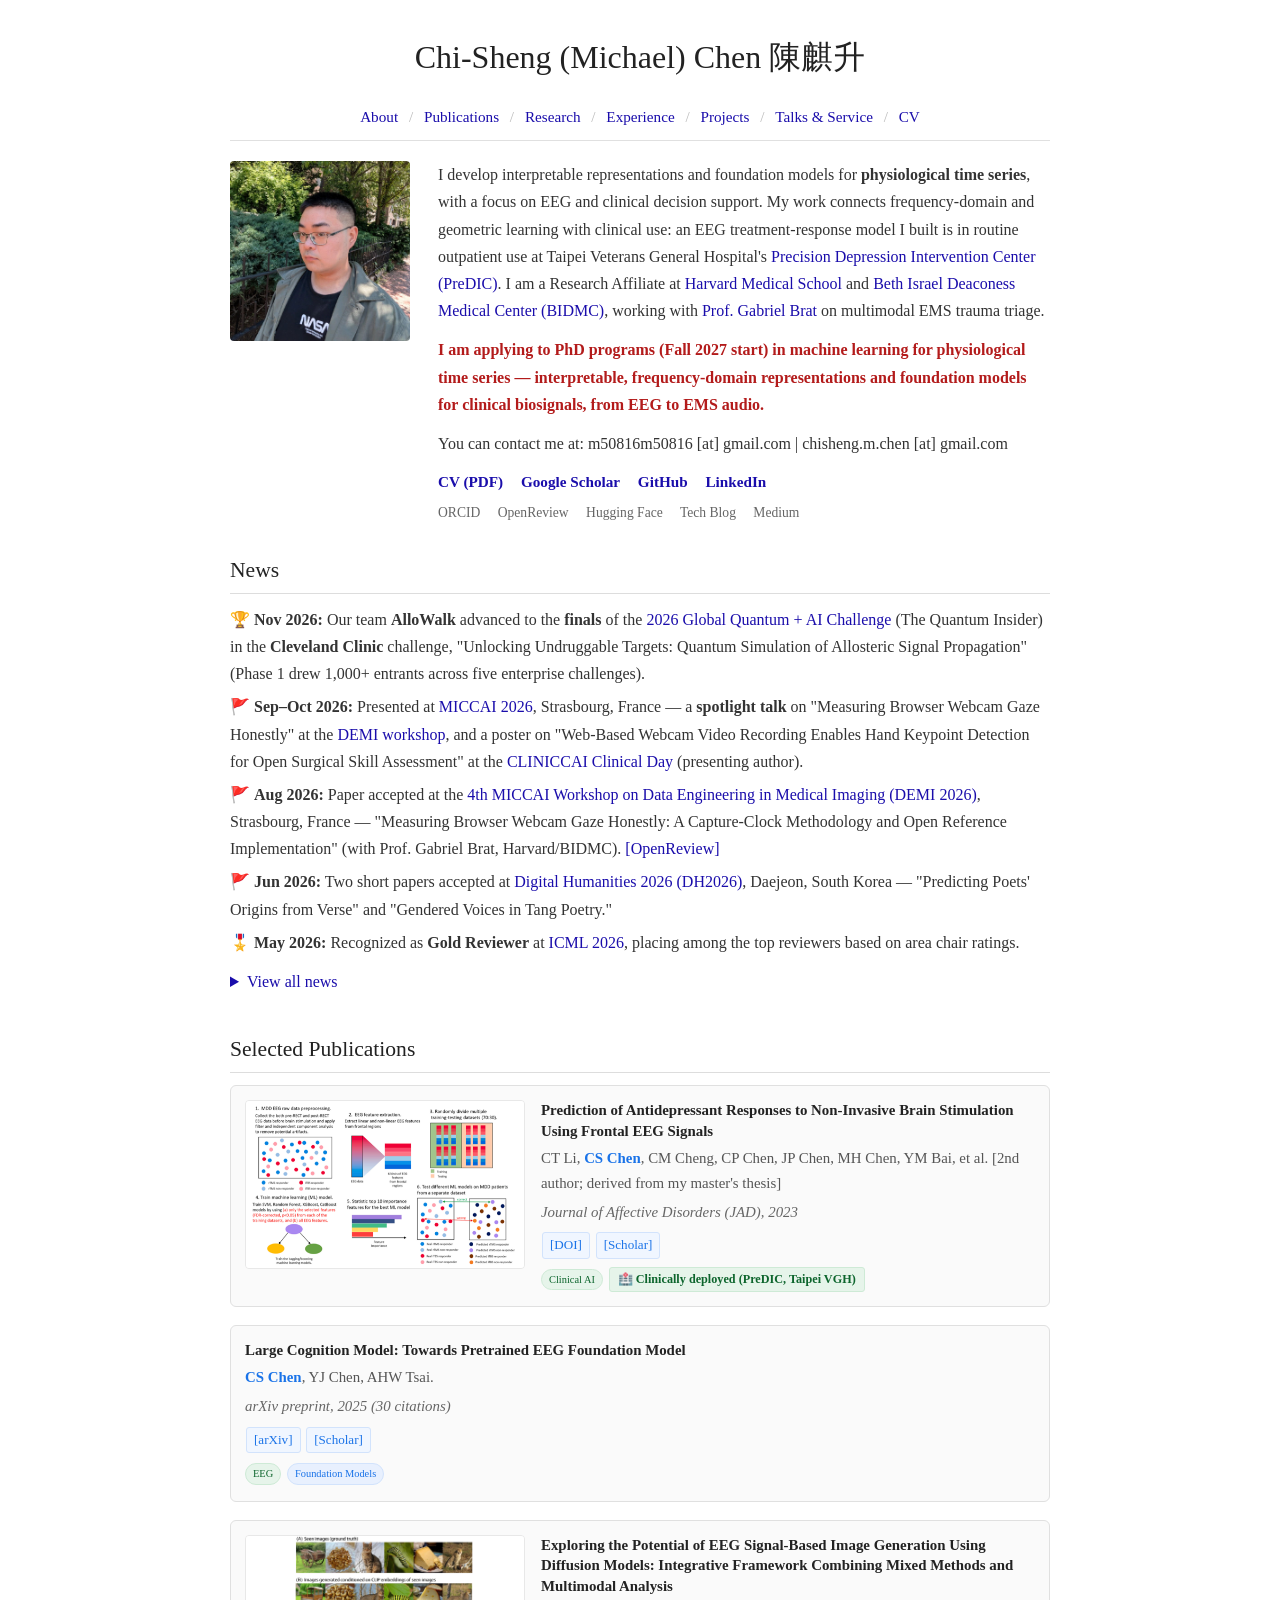
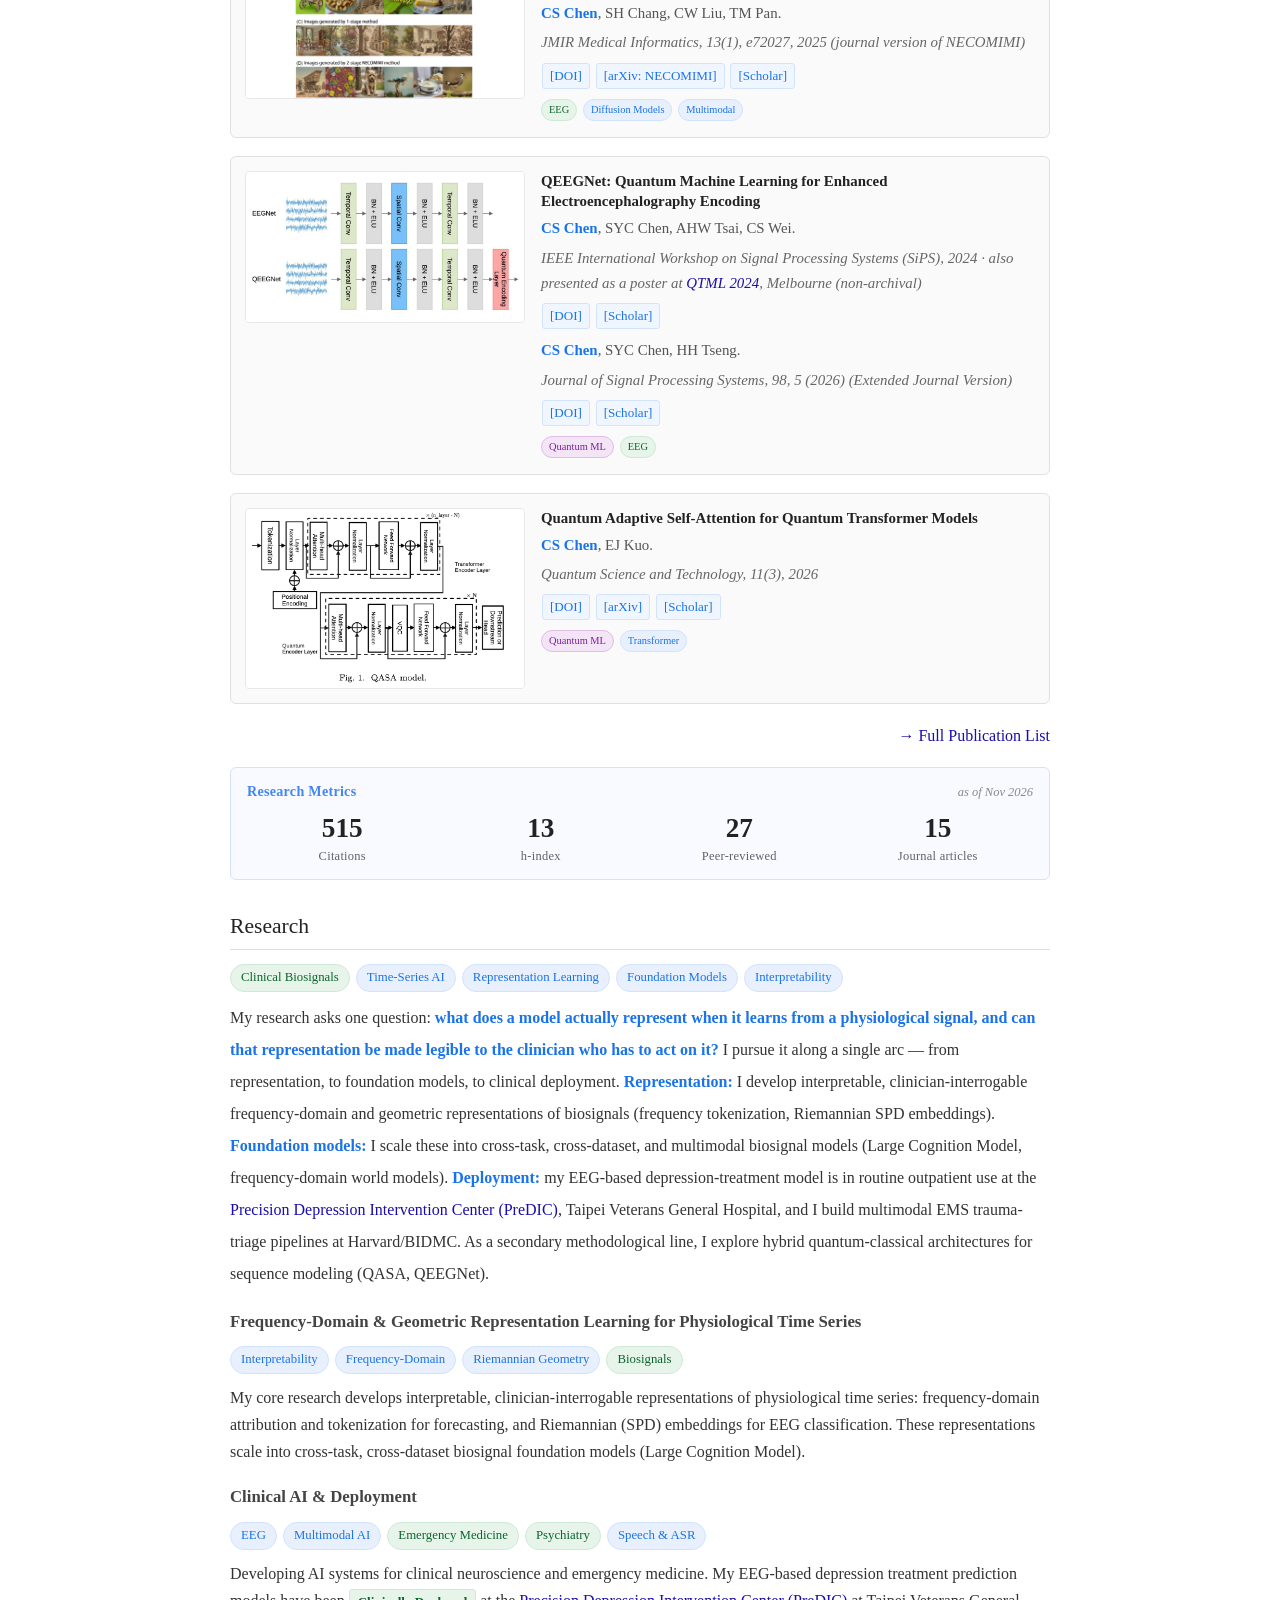
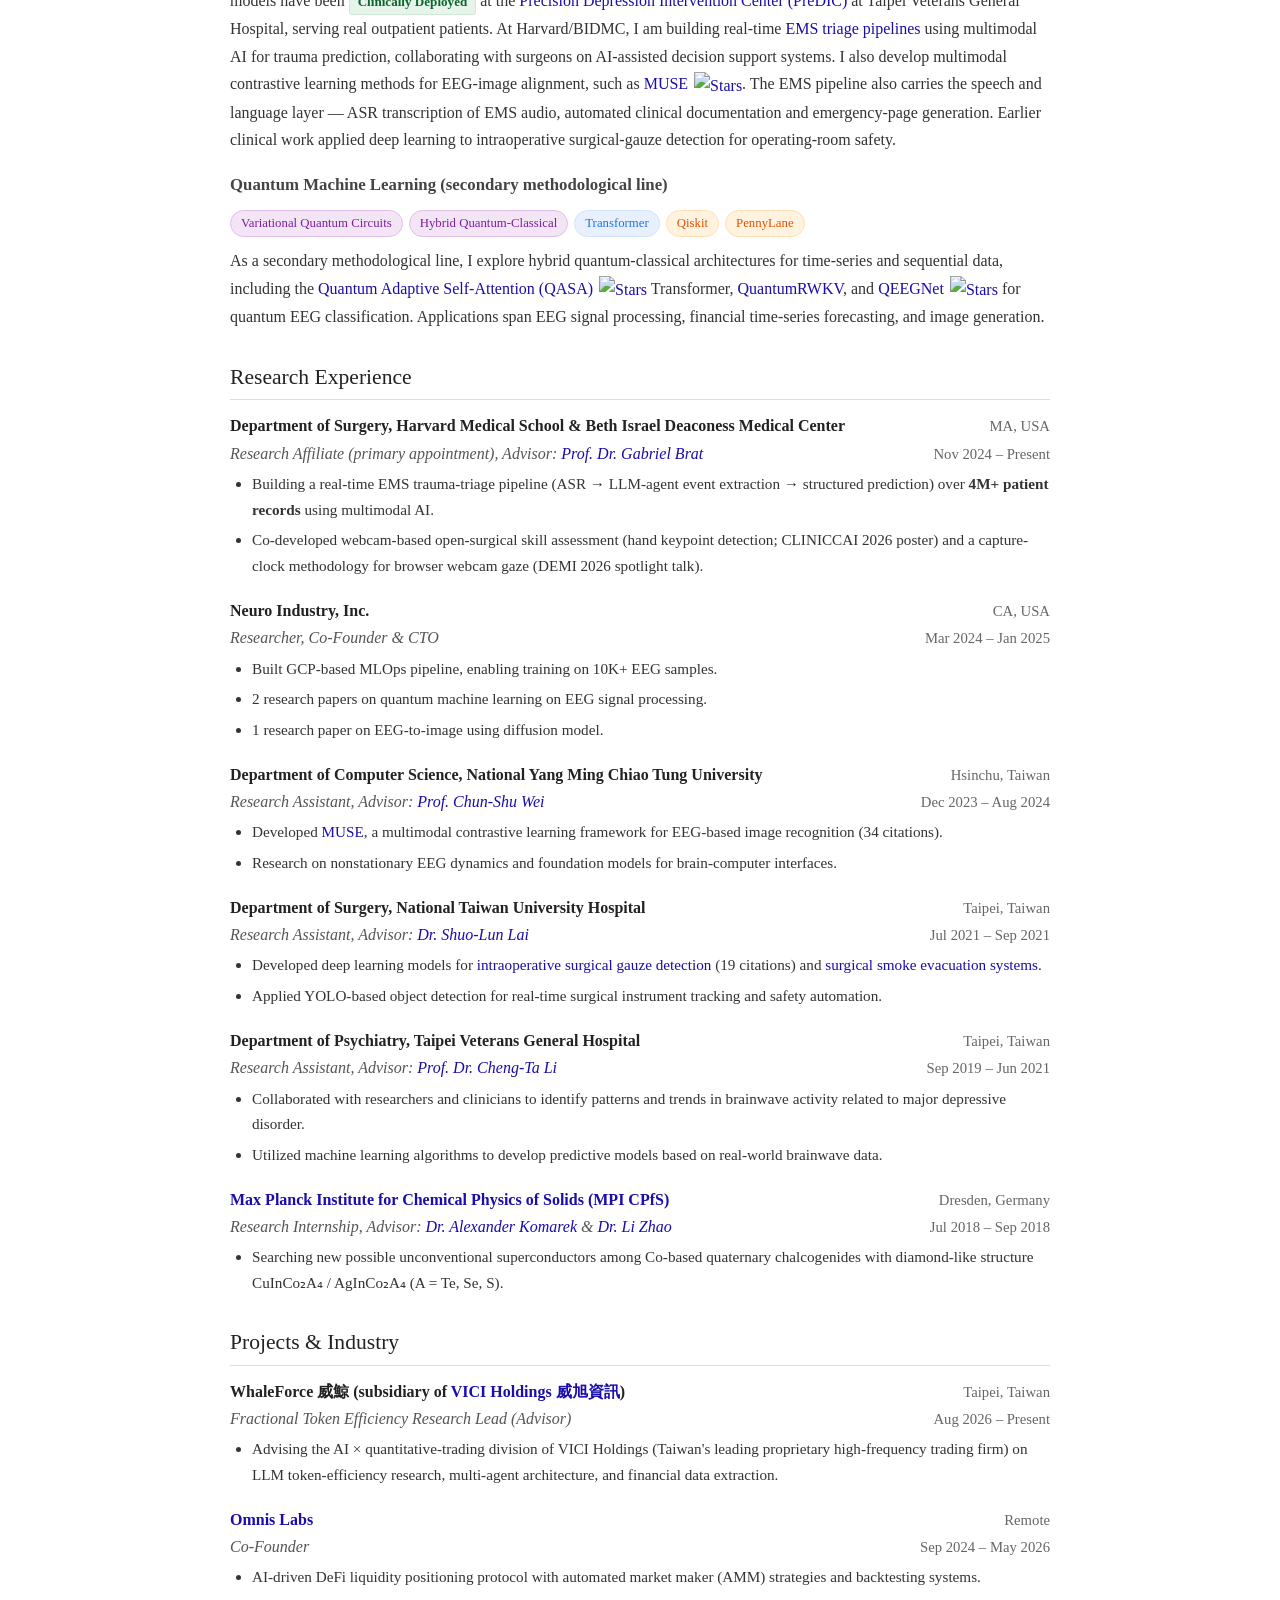
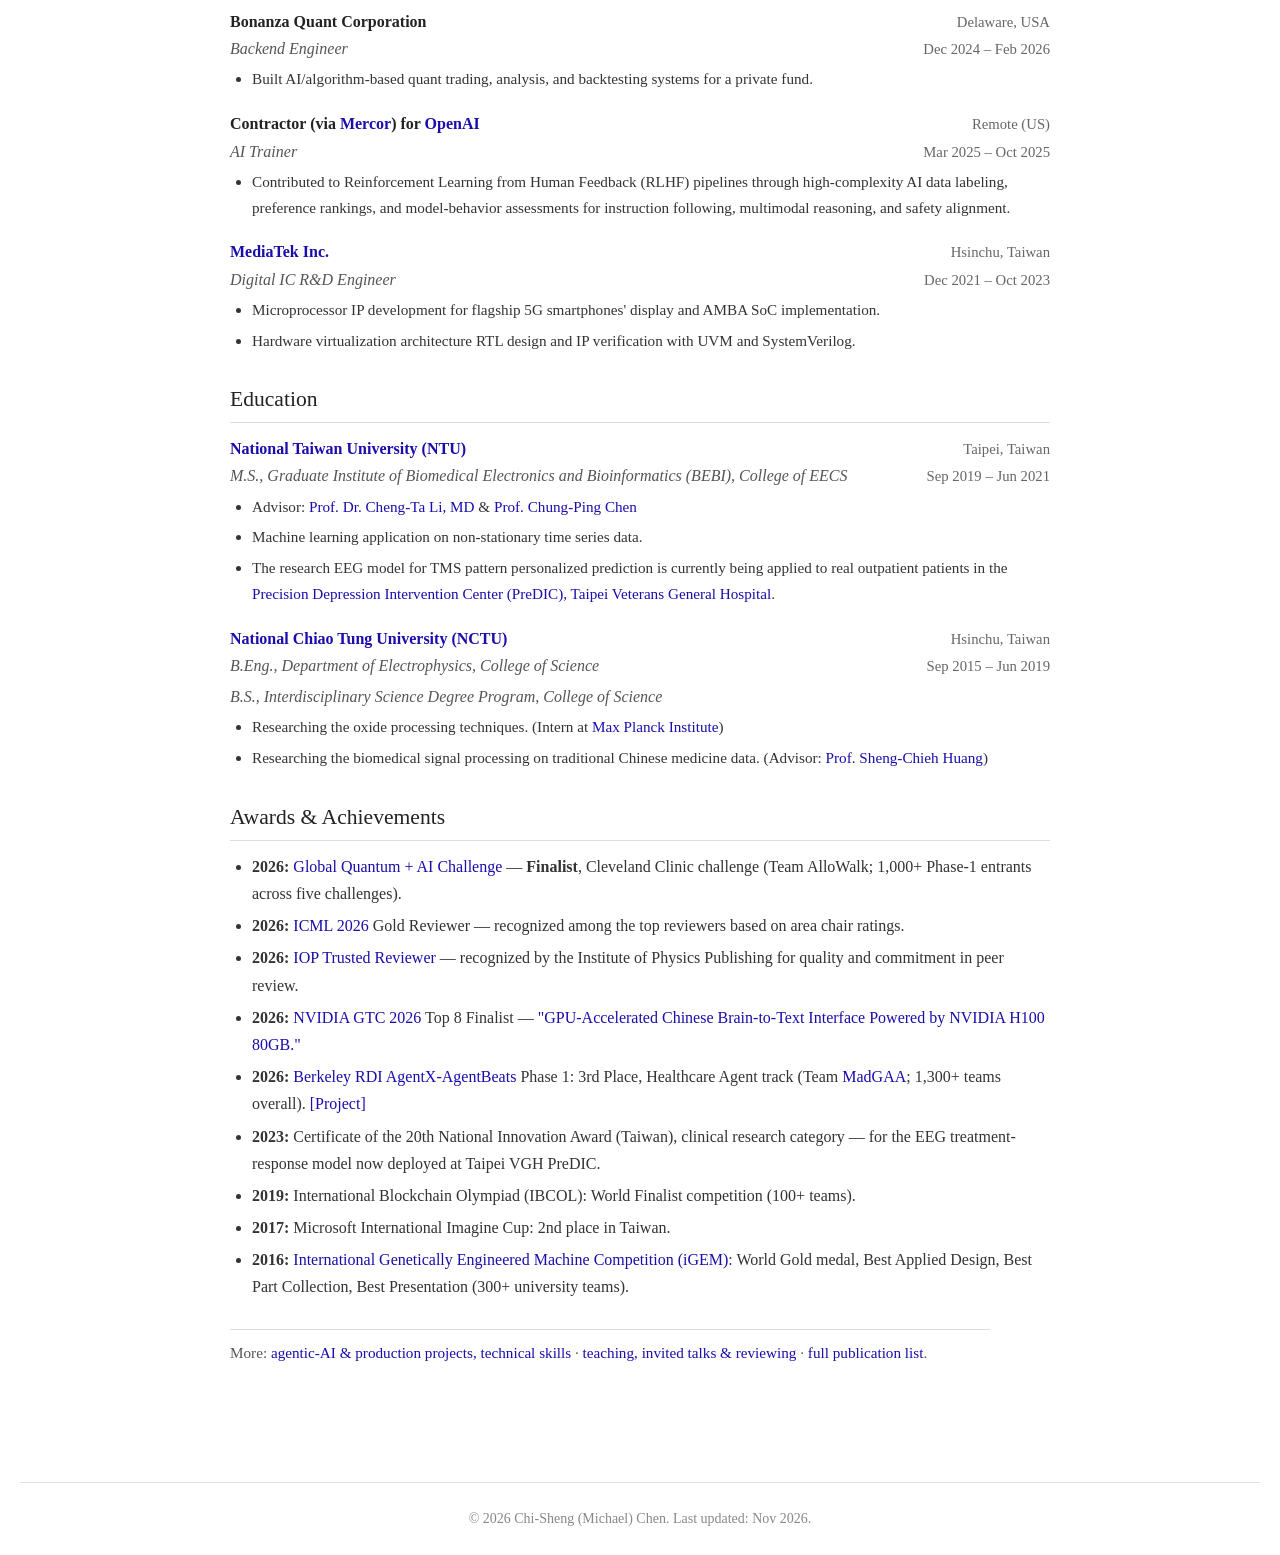
==== commit f0405dc0: "Homepage restructure (preview): 7-item nav, text links, folded news, metrics card below publications" ====
--- a/index.html
+++ b/index.html
@@ -73,17 +73,11 @@
 
   <nav class="sticky-nav">
     <a href="#about">About</a> <span class="sep">/</span>
-    <a href="#news">News</a> <span class="sep">/</span>
-    <a href="#selected">Selected Papers</a> <span class="sep">/</span>
+    <a href="#selected">Publications</a> <span class="sep">/</span>
     <a href="#research">Research</a> <span class="sep">/</span>
     <a href="#experience">Experience</a> <span class="sep">/</span>
-    <a href="#education">Education</a> <span class="sep">/</span>
-    <a href="#skills">Skills</a> <span class="sep">/</span>
-    <a href="#teaching">Teaching</a> <span class="sep">/</span>
-    <a href="#talks">Talks</a> <span class="sep">/</span>
-    <a href="#awards">Awards</a> <span class="sep">/</span>
-    <a href="#work">Selected Work</a> <span class="sep">/</span>
-    <a href="publications.html">Publications</a> <span class="sep">/</span>
+    <a href="projects.html">Projects</a> <span class="sep">/</span>
+    <a href="activities.html">Talks &amp; Service</a> <span class="sep">/</span>
     <a href="CV_ChiSheng_Chen.pdf?v=2026-11-17b">CV</a>
   </nav>
 
@@ -111,47 +105,177 @@
         <span>m50816m50816 [at] gmail.com</span> |
         <span>chisheng.m.chen [at] gmail.com</span>
       </p>
-      <div class="links">
-        <a href="CV_ChiSheng_Chen.pdf?v=2026-11-17b">CV</a>
-        <a href="https://scholar.google.com.tw/citations?user=5XHD7nkAAAAJ&hl=zh-TW"><img src="https://img.shields.io/badge/Google%20Scholar-Profile-4285F4?style=flat-square&logo=googlescholar&logoColor=white" alt="Google Scholar"></a>
-        <a href="https://github.com/ChiShengChen"><img src="https://img.shields.io/badge/GitHub-Profile-181717?style=flat-square&logo=github&logoColor=white" alt="GitHub"></a>
-        <a href="https://www.linkedin.com/in/michael-chi-sheng-chen-257359137/"><img src="https://img.shields.io/badge/LinkedIn-Profile-0A66C2?style=flat-square&logo=linkedin&logoColor=white" alt="LinkedIn"></a>
-        <a href="https://orcid.org/0000-0003-0807-0217"><img src="https://img.shields.io/badge/ORCID-0000--0003--0807--0217-A6CE39?style=flat-square&logo=orcid&logoColor=white" alt="ORCID"></a>
-        <a href="https://openreview.net/profile?id=%7EChi-Sheng_Chen1"><img src="https://img.shields.io/badge/OpenReview-Profile-B31B1B?style=flat-square&logo=openreview&logoColor=white" alt="OpenReview"></a>
-        <a href="https://huggingface.co/ms57rd"><img src="https://img.shields.io/badge/%F0%9F%A4%97%20Hugging%20Face-Profile-FFD21E?style=flat-square" alt="Hugging Face"></a>
-        <a href="https://chishengchen.github.io/meownote.github.io/archives/"><img src="https://img.shields.io/badge/Tech%20Blog-Archives-FF5722?style=flat-square&logo=hexo&logoColor=white" alt="Tech Blog"></a>
-        <a href="https://medium.com/@m50816m50816"><img src="https://img.shields.io/badge/Medium-Blog-000000?style=flat-square&logo=medium&logoColor=white" alt="Medium"></a>
-      </div>
-      <!-- SCHOLAR-STATS: update numbers + date below every 2–3 months. Source: https://scholar.google.com.tw/citations?user=5XHD7nkAAAAJ -->
-      <a class="scholar-stats" href="https://scholar.google.com.tw/citations?user=5XHD7nkAAAAJ&hl=zh-TW" target="_blank">
-        <div class="scholar-stats-header">
-          <span class="scholar-stats-title">Research Metrics</span>
-          <span class="scholar-stats-updated">as of Nov 2026</span> <!-- UPDATE: date -->
-        </div>
-        <div class="scholar-stats-grid">
-          <div class="scholar-stat">
-            <div class="scholar-stat-value">515</div> <!-- UPDATE: citations (Google Scholar) -->
-            <div class="scholar-stat-label">Citations</div>
-          </div>
-          <div class="scholar-stat">
-            <div class="scholar-stat-value">13</div> <!-- UPDATE: h-index (Google Scholar) -->
-            <div class="scholar-stat-label">h-index</div>
-          </div>
-          <div class="scholar-stat">
-            <div class="scholar-stat-value">27</div> <!-- UPDATE: peer-reviewed count -->
-            <div class="scholar-stat-label">Peer-reviewed</div>
-          </div>
-          <div class="scholar-stat">
-            <div class="scholar-stat-value">15</div> <!-- UPDATE: journal-article count -->
-            <div class="scholar-stat-label">Journal articles</div>
-          </div>
-        </div>
-      </a>
-      <!-- /SCHOLAR-STATS -->
+      <div class="links links-primary">
+        <a href="CV_ChiSheng_Chen.pdf?v=2026-11-17b">CV (PDF)</a>
+        <a href="https://scholar.google.com.tw/citations?user=5XHD7nkAAAAJ&hl=zh-TW">Google Scholar</a>
+        <a href="https://github.com/ChiShengChen">GitHub</a>
+        <a href="https://www.linkedin.com/in/michael-chi-sheng-chen-257359137/">LinkedIn</a>
+      </div>
+      <div class="links links-secondary">
+        <a href="https://orcid.org/0000-0003-0807-0217">ORCID</a>
+        <a href="https://openreview.net/profile?id=%7EChi-Sheng_Chen1">OpenReview</a>
+        <a href="https://huggingface.co/ms57rd">Hugging Face</a>
+        <a href="https://chishengchen.github.io/meownote.github.io/archives/">Tech Blog</a>
+        <a href="https://medium.com/@m50816m50816">Medium</a>
+      </div>
     </div>
   </section>
 
-  <h2 id="research-vision">Research Vision</h2>
+  <h2 id="news">News</h2>
+  <ul class="news-list">
+    <li>🏆 <strong>Nov 2026:</strong> Our team <strong>AlloWalk</strong> advanced to the <strong>finals</strong> of the <a href="https://thequantuminsider.com/2026/04/16/2026-global-quantum-and-ai-challenge-launches-to-accelerate-practical-enterprise-use-cases/" target="_blank">2026 Global Quantum + AI Challenge</a> (The Quantum Insider) in the <strong>Cleveland Clinic</strong> challenge, "Unlocking Undruggable Targets: Quantum Simulation of Allosteric Signal Propagation" (Phase 1 drew 1,000+ entrants across five enterprise challenges).</li>
+    <li>🚩 <strong>Sep–Oct 2026:</strong> Presented at <a href="https://conferences.miccai.org/2026/" target="_blank">MICCAI 2026</a>, Strasbourg, France — a <strong>spotlight talk</strong> on "Measuring Browser Webcam Gaze Honestly" at the <a href="https://demi-workshop.github.io/" target="_blank">DEMI workshop</a>, and a poster on "Web-Based Webcam Video Recording Enables Hand Keypoint Detection for Open Surgical Skill Assessment" at the <a href="https://conferences.miccai.org/2026/en/CLINICAL-DAY.html" target="_blank">CLINICCAI Clinical Day</a> (presenting author).</li>
+    <li>🚩 <strong>Aug 2026:</strong> Paper accepted at the <a href="https://demi-workshop.github.io/" target="_blank">4th MICCAI Workshop on Data Engineering in Medical Imaging (DEMI 2026)</a>, Strasbourg, France — "Measuring Browser Webcam Gaze Honestly: A Capture-Clock Methodology and Open Reference Implementation" (with Prof. Gabriel Brat, Harvard/BIDMC). <a href="https://openreview.net/forum?id=VNRuJI79iq" target="_blank">[OpenReview]</a></li>
+    <li>🚩 <strong>Jun 2026:</strong> Two short papers accepted at <a href="https://dh2026.adho.org/" target="_blank">Digital Humanities 2026 (DH2026)</a>, Daejeon, South Korea — "Predicting Poets' Origins from Verse" and "Gendered Voices in Tang Poetry."</li>
+    <li>🎖️ <strong>May 2026:</strong> Recognized as <strong>Gold Reviewer</strong> at <a href="https://icml.cc/" target="_blank">ICML 2026</a>, placing among the top reviewers based on area chair ratings.</li>
+  </ul>
+  <details class="news-more">
+    <summary>View all news</summary>
+    <ul class="news-list">
+    <li>🏆 <strong>Mar 2026:</strong> Our poster <a href="https://www.nvidia.com/zh-tw/gtc/session-catalog/sessions/gtc26-p81328/" target="_blank">"GPU-Accelerated Chinese Brain-to-Text Interface Powered by NVIDIA H100 80GB"</a> selected as <strong>Top 8 Finalist</strong> at <a href="https://www.nvidia.com/gtc/" target="_blank">NVIDIA GTC 2026</a>.</li>
+    <li>🏆 <strong>Feb 2026:</strong> Our team <a href="https://github.com/MadGAA-Lab/OSCE-Project" target="_blank">MadGAA</a> achieved <strong>3rd Place in the Healthcare Agent track</strong> at the <a href="https://rdi.berkeley.edu/agentx-agentbeats" target="_blank">Berkeley RDI AgentX-AgentBeats</a> competition (Phase 1; 1,300+ teams joined the competition overall). <a href="https://agentbeats.dev/whats2000/osce-medical-judge" target="_blank">[Project]</a></li>
+    <li>🚩 <strong>Jan 2026:</strong> Two papers accepted at IEEE ICASSP 2026 — "Quantum Reinforcement Learning-Guided Diffusion Model for Image Synthesis" (oral presentation) and "Quantum Adaptive Self-Attention for Financial Rebalancing: An Empirical Study on Automated Market Makers in Decentralized Finance" (oral presentation).</li>
+    </ul>
+  </details>
+
+  <h2 id="selected">Selected Publications</h2>
+
+  <!-- 1. JAD (clinically deployed) -->
+  <div class="selected-pub">
+    <div class="selected-pub-img">
+      <img src="teaser_jad.png" alt="EEG-based antidepressant prediction">
+    </div>
+    <div class="selected-pub-info">
+      <div class="pub-title">Prediction of Antidepressant Responses to Non-Invasive Brain Stimulation Using Frontal EEG Signals</div>
+      <div class="pub-authors">CT Li, <span class="me">CS Chen</span>, CM Cheng, CP Chen, JP Chen, MH Chen, YM Bai, et al. <span class="pub-note">[2nd author; derived from my master's thesis]</span></div>
+      <div class="pub-venue">Journal of Affective Disorders (JAD), 2023</div>
+      <div class="pub-links">
+        <a href="https://doi.org/10.1016/j.jad.2023.08.059">[DOI]</a>
+        <a href="https://scholar.google.com/citations?view_op=view_citation&hl=en&user=5XHD7nkAAAAJ&pagesize=100&citation_for_view=5XHD7nkAAAAJ:qjMakFHDy7sC">[Scholar]</a>
+      </div>
+      <div class="pub-tags">
+        <span class="tag tag-med">Clinical AI</span>
+        <span class="annotation deployed">🏥 Clinically deployed (PreDIC, Taipei VGH)</span>
+      </div>
+    </div>
+  </div>
+
+  <!-- 2. Large Cognition Model -->
+  <div class="selected-pub">
+    <div class="selected-pub-info">
+      <div class="pub-title">Large Cognition Model: Towards Pretrained EEG Foundation Model</div>
+      <div class="pub-authors"><span class="me">CS Chen</span>, YJ Chen, AHW Tsai.</div>
+      <div class="pub-venue">arXiv preprint, 2025 <span class="pub-note">(30 citations)</span></div>
+      <div class="pub-links">
+        <a href="https://arxiv.org/abs/2502.17464">[arXiv]</a>
+        <a href="https://scholar.google.com/citations?view_op=view_citation&hl=en&user=5XHD7nkAAAAJ&pagesize=100&citation_for_view=5XHD7nkAAAAJ:roLk4NBRz8UC">[Scholar]</a>
+      </div>
+      <div class="pub-tags">
+        <span class="tag tag-med">EEG</span>
+        <span class="tag tag-ml">Foundation Models</span>
+      </div>
+    </div>
+  </div>
+
+  <!-- 3. JMIR MI (journal version of NECOMIMI) -->
+  <div class="selected-pub">
+    <div class="selected-pub-img">
+      <img src="teaser_necomimi.png" alt="EEG-to-image generation with diffusion models (NECOMIMI)">
+    </div>
+    <div class="selected-pub-info">
+      <div class="pub-title">Exploring the Potential of EEG Signal-Based Image Generation Using Diffusion Models: Integrative Framework Combining Mixed Methods and Multimodal Analysis</div>
+      <div class="pub-authors"><span class="me">CS Chen</span>, SH Chang, CW Liu, TM Pan.</div>
+      <div class="pub-venue">JMIR Medical Informatics, 13(1), e72027, 2025 <span class="pub-note">(journal version of NECOMIMI)</span></div>
+      <div class="pub-links">
+        <a href="https://doi.org/10.2196/72027">[DOI]</a>
+        <a href="https://arxiv.org/abs/2410.00712">[arXiv: NECOMIMI]</a>
+        <a href="https://scholar.google.com/citations?view_op=view_citation&hl=en&user=5XHD7nkAAAAJ&pagesize=100&citation_for_view=5XHD7nkAAAAJ:_kc_bZDykSQC">[Scholar]</a>
+      </div>
+      <div class="pub-tags">
+        <span class="tag tag-med">EEG</span>
+        <span class="tag tag-ml">Diffusion Models</span>
+        <span class="tag tag-ml">Multimodal</span>
+      </div>
+    </div>
+  </div>
+
+  <!-- 4. QEEGNet (+ JSPS extension) -->
+  <div class="selected-pub">
+    <div class="selected-pub-img">
+      <img src="teaser_qeegnet.png" alt="QEEGNet quantum EEG encoding">
+    </div>
+    <div class="selected-pub-info">
+      <div class="pub-title">QEEGNet: Quantum Machine Learning for Enhanced Electroencephalography Encoding</div>
+      <div class="pub-authors"><span class="me">CS Chen</span>, SYC Chen, AHW Tsai, CS Wei.</div>
+      <div class="pub-venue">IEEE International Workshop on Signal Processing Systems (SiPS), 2024 <span class="pub-note">· also presented as a poster at <a href="https://qtml2024.org/" target="_blank">QTML 2024</a>, Melbourne (non-archival)</span></div>
+      <div class="pub-links">
+        <a href="https://doi.org/10.1109/SiPS62058.2024.00035">[DOI]</a>
+        <a href="https://scholar.google.com/citations?view_op=view_citation&hl=en&user=5XHD7nkAAAAJ&pagesize=100&citation_for_view=5XHD7nkAAAAJ:W7OEmFMy1HYC">[Scholar]</a>
+      </div>
+      <div class="pub-authors" style="margin-top: 8px;"><span class="me">CS Chen</span>, SYC Chen, HH Tseng.</div>
+      <div class="pub-venue">Journal of Signal Processing Systems, 98, 5 (2026) (Extended Journal Version)</div>
+      <div class="pub-links">
+        <a href="https://doi.org/10.1007/s11265-025-01979-2">[DOI]</a>
+        <a href="https://scholar.google.com/citations?view_op=view_citation&hl=en&user=5XHD7nkAAAAJ&pagesize=100&citation_for_view=5XHD7nkAAAAJ:hqOjcs7Dif8C">[Scholar]</a>
+      </div>
+      <div class="pub-tags">
+        <span class="tag tag-quantum">Quantum ML</span>
+        <span class="tag tag-med">EEG</span>
+      </div>
+    </div>
+  </div>
+
+  <!-- 5. QASA (Quantum Science and Technology) -->
+  <div class="selected-pub">
+    <div class="selected-pub-img">
+      <img src="teaser_qasa.png" alt="Quantum Adaptive Self-Attention architecture">
+    </div>
+    <div class="selected-pub-info">
+      <div class="pub-title">Quantum Adaptive Self-Attention for Quantum Transformer Models</div>
+      <div class="pub-authors"><span class="me">CS Chen</span>, EJ Kuo.</div>
+      <div class="pub-venue">Quantum Science and Technology, 11(3), 2026</div>
+      <div class="pub-links">
+        <a href="https://doi.org/10.1088/2058-9565/ae8b21">[DOI]</a>
+        <a href="https://arxiv.org/abs/2504.05336">[arXiv]</a>
+        <a href="https://scholar.google.com/citations?view_op=view_citation&hl=en&user=5XHD7nkAAAAJ&pagesize=100&citation_for_view=5XHD7nkAAAAJ:MXK_kJrjxJIC">[Scholar]</a>
+      </div>
+      <div class="pub-tags">
+        <span class="tag tag-quantum">Quantum ML</span>
+        <span class="tag tag-ml">Transformer</span>
+      </div>
+    </div>
+  </div>
+
+  <p style="text-align: right; margin-top: 8px;"><a href="publications.html">→ Full Publication List</a></p>
+
+  <!-- SCHOLAR-STATS: update numbers + date below every 2–3 months. Source: https://scholar.google.com.tw/citations?user=5XHD7nkAAAAJ -->
+  <a class="scholar-stats scholar-stats-wide" href="https://scholar.google.com.tw/citations?user=5XHD7nkAAAAJ&hl=zh-TW" target="_blank">
+    <div class="scholar-stats-header">
+      <span class="scholar-stats-title">Research Metrics</span>
+      <span class="scholar-stats-updated">as of Nov 2026</span> <!-- UPDATE: date -->
+    </div>
+    <div class="scholar-stats-grid">
+      <div class="scholar-stat">
+    <div class="scholar-stat-value">515</div> <!-- UPDATE: citations (Google Scholar) -->
+    <div class="scholar-stat-label">Citations</div>
+      </div>
+      <div class="scholar-stat">
+    <div class="scholar-stat-value">13</div> <!-- UPDATE: h-index (Google Scholar) -->
+    <div class="scholar-stat-label">h-index</div>
+      </div>
+      <div class="scholar-stat">
+    <div class="scholar-stat-value">27</div> <!-- UPDATE: peer-reviewed count -->
+    <div class="scholar-stat-label">Peer-reviewed</div>
+      </div>
+      <div class="scholar-stat">
+    <div class="scholar-stat-value">15</div> <!-- UPDATE: journal-article count -->
+    <div class="scholar-stat-label">Journal articles</div>
+      </div>
+    </div>
+  </a>
+  <!-- /SCHOLAR-STATS -->
+
+  <h2 id="research">Research</h2>
   <div class="tags">
     <span class="tag tag-med">Clinical Biosignals</span>
     <span class="tag tag-ml">Time-Series AI</span>
@@ -172,130 +296,6 @@
     As a secondary methodological line, I explore hybrid quantum-classical architectures for sequence modeling (QASA, QEEGNet).
   </p>
 
-  <h2 id="news">News</h2>
-  <ul class="news-list">
-    <li>🏆 <strong>Nov 2026:</strong> Our team <strong>AlloWalk</strong> advanced to the <strong>finals</strong> of the <a href="https://thequantuminsider.com/2026/04/16/2026-global-quantum-and-ai-challenge-launches-to-accelerate-practical-enterprise-use-cases/" target="_blank">2026 Global Quantum + AI Challenge</a> (The Quantum Insider) in the <strong>Cleveland Clinic</strong> challenge, "Unlocking Undruggable Targets: Quantum Simulation of Allosteric Signal Propagation" (Phase 1 drew 1,000+ entrants across five enterprise challenges).</li>
-    <li>🚩 <strong>Sep–Oct 2026:</strong> Presented at <a href="https://conferences.miccai.org/2026/" target="_blank">MICCAI 2026</a>, Strasbourg, France — a <strong>spotlight talk</strong> on "Measuring Browser Webcam Gaze Honestly" at the <a href="https://demi-workshop.github.io/" target="_blank">DEMI workshop</a>, and a poster on "Web-Based Webcam Video Recording Enables Hand Keypoint Detection for Open Surgical Skill Assessment" at the <a href="https://conferences.miccai.org/2026/en/CLINICAL-DAY.html" target="_blank">CLINICCAI Clinical Day</a> (presenting author).</li>
-    <li>🚩 <strong>Aug 2026:</strong> Paper accepted at the <a href="https://demi-workshop.github.io/" target="_blank">4th MICCAI Workshop on Data Engineering in Medical Imaging (DEMI 2026)</a>, Strasbourg, France — "Measuring Browser Webcam Gaze Honestly: A Capture-Clock Methodology and Open Reference Implementation" (with Prof. Gabriel Brat, Harvard/BIDMC). <a href="https://openreview.net/forum?id=VNRuJI79iq" target="_blank">[OpenReview]</a></li>
-    <li>🚩 <strong>Jun 2026:</strong> Two short papers accepted at <a href="https://dh2026.adho.org/" target="_blank">Digital Humanities 2026 (DH2026)</a>, Daejeon, South Korea — "Predicting Poets' Origins from Verse" and "Gendered Voices in Tang Poetry."</li>
-    <li>🎖️ <strong>May 2026:</strong> Recognized as <strong>Gold Reviewer</strong> at <a href="https://icml.cc/" target="_blank">ICML 2026</a>, placing among the top reviewers based on area chair ratings.</li>
-    <li>🏆 <strong>Mar 2026:</strong> Our poster <a href="https://www.nvidia.com/zh-tw/gtc/session-catalog/sessions/gtc26-p81328/" target="_blank">"GPU-Accelerated Chinese Brain-to-Text Interface Powered by NVIDIA H100 80GB"</a> selected as <strong>Top 8 Finalist</strong> at <a href="https://www.nvidia.com/gtc/" target="_blank">NVIDIA GTC 2026</a>.</li>
-    <li>🏆 <strong>Feb 2026:</strong> Our team <a href="https://github.com/MadGAA-Lab/OSCE-Project" target="_blank">MadGAA</a> achieved <strong>3rd Place in the Healthcare Agent track</strong> at the <a href="https://rdi.berkeley.edu/agentx-agentbeats" target="_blank">Berkeley RDI AgentX-AgentBeats</a> competition (Phase 1; 1,300+ teams joined the competition overall). <a href="https://agentbeats.dev/whats2000/osce-medical-judge" target="_blank">[Project]</a></li>
-    <li>🚩 <strong>Jan 2026:</strong> Two papers accepted at IEEE ICASSP 2026 — "Quantum Reinforcement Learning-Guided Diffusion Model for Image Synthesis" (oral presentation) and "Quantum Adaptive Self-Attention for Financial Rebalancing: An Empirical Study on Automated Market Makers in Decentralized Finance" (oral presentation).</li>
-  </ul>
-
-  <h2 id="selected">Selected Publications</h2>
-
-  <!-- 1. JAD (clinically deployed) -->
-  <div class="selected-pub">
-    <div class="selected-pub-img">
-      <img src="teaser_jad.png" alt="EEG-based antidepressant prediction">
-    </div>
-    <div class="selected-pub-info">
-      <div class="pub-title">Prediction of Antidepressant Responses to Non-Invasive Brain Stimulation Using Frontal EEG Signals</div>
-      <div class="pub-authors">CT Li, <span class="me">CS Chen</span>, CM Cheng, CP Chen, JP Chen, MH Chen, YM Bai, et al. <span class="pub-note">[2nd author; derived from my master's thesis]</span></div>
-      <div class="pub-venue">Journal of Affective Disorders (JAD), 2023</div>
-      <div class="pub-links">
-        <a href="https://doi.org/10.1016/j.jad.2023.08.059">[DOI]</a>
-        <a href="https://scholar.google.com/citations?view_op=view_citation&hl=en&user=5XHD7nkAAAAJ&pagesize=100&citation_for_view=5XHD7nkAAAAJ:qjMakFHDy7sC">[Scholar]</a>
-      </div>
-      <div class="pub-tags">
-        <span class="tag tag-med">Clinical AI</span>
-        <span class="annotation deployed">🏥 Clinically deployed (PreDIC, Taipei VGH)</span>
-      </div>
-    </div>
-  </div>
-
-  <!-- 2. Large Cognition Model -->
-  <div class="selected-pub">
-    <div class="selected-pub-info">
-      <div class="pub-title">Large Cognition Model: Towards Pretrained EEG Foundation Model</div>
-      <div class="pub-authors"><span class="me">CS Chen</span>, YJ Chen, AHW Tsai.</div>
-      <div class="pub-venue">arXiv preprint, 2025 <span class="pub-note">(30 citations)</span></div>
-      <div class="pub-links">
-        <a href="https://arxiv.org/abs/2502.17464">[arXiv]</a>
-        <a href="https://scholar.google.com/citations?view_op=view_citation&hl=en&user=5XHD7nkAAAAJ&pagesize=100&citation_for_view=5XHD7nkAAAAJ:roLk4NBRz8UC">[Scholar]</a>
-      </div>
-      <div class="pub-tags">
-        <span class="tag tag-med">EEG</span>
-        <span class="tag tag-ml">Foundation Models</span>
-      </div>
-    </div>
-  </div>
-
-  <!-- 3. JMIR MI (journal version of NECOMIMI) -->
-  <div class="selected-pub">
-    <div class="selected-pub-img">
-      <img src="teaser_necomimi.png" alt="EEG-to-image generation with diffusion models (NECOMIMI)">
-    </div>
-    <div class="selected-pub-info">
-      <div class="pub-title">Exploring the Potential of EEG Signal-Based Image Generation Using Diffusion Models: Integrative Framework Combining Mixed Methods and Multimodal Analysis</div>
-      <div class="pub-authors"><span class="me">CS Chen</span>, SH Chang, CW Liu, TM Pan.</div>
-      <div class="pub-venue">JMIR Medical Informatics, 13(1), e72027, 2025 <span class="pub-note">(journal version of NECOMIMI)</span></div>
-      <div class="pub-links">
-        <a href="https://doi.org/10.2196/72027">[DOI]</a>
-        <a href="https://arxiv.org/abs/2410.00712">[arXiv: NECOMIMI]</a>
-        <a href="https://scholar.google.com/citations?view_op=view_citation&hl=en&user=5XHD7nkAAAAJ&pagesize=100&citation_for_view=5XHD7nkAAAAJ:_kc_bZDykSQC">[Scholar]</a>
-      </div>
-      <div class="pub-tags">
-        <span class="tag tag-med">EEG</span>
-        <span class="tag tag-ml">Diffusion Models</span>
-        <span class="tag tag-ml">Multimodal</span>
-      </div>
-    </div>
-  </div>
-
-  <!-- 4. QEEGNet (+ JSPS extension) -->
-  <div class="selected-pub">
-    <div class="selected-pub-img">
-      <img src="teaser_qeegnet.png" alt="QEEGNet quantum EEG encoding">
-    </div>
-    <div class="selected-pub-info">
-      <div class="pub-title">QEEGNet: Quantum Machine Learning for Enhanced Electroencephalography Encoding</div>
-      <div class="pub-authors"><span class="me">CS Chen</span>, SYC Chen, AHW Tsai, CS Wei.</div>
-      <div class="pub-venue">IEEE International Workshop on Signal Processing Systems (SiPS), 2024 <span class="pub-note">· also presented as a poster at <a href="https://qtml2024.org/" target="_blank">QTML 2024</a>, Melbourne (non-archival)</span></div>
-      <div class="pub-links">
-        <a href="https://doi.org/10.1109/SiPS62058.2024.00035">[DOI]</a>
-        <a href="https://scholar.google.com/citations?view_op=view_citation&hl=en&user=5XHD7nkAAAAJ&pagesize=100&citation_for_view=5XHD7nkAAAAJ:W7OEmFMy1HYC">[Scholar]</a>
-      </div>
-      <div class="pub-authors" style="margin-top: 8px;"><span class="me">CS Chen</span>, SYC Chen, HH Tseng.</div>
-      <div class="pub-venue">Journal of Signal Processing Systems, 98, 5 (2026) (Extended Journal Version)</div>
-      <div class="pub-links">
-        <a href="https://doi.org/10.1007/s11265-025-01979-2">[DOI]</a>
-        <a href="https://scholar.google.com/citations?view_op=view_citation&hl=en&user=5XHD7nkAAAAJ&pagesize=100&citation_for_view=5XHD7nkAAAAJ:hqOjcs7Dif8C">[Scholar]</a>
-      </div>
-      <div class="pub-tags">
-        <span class="tag tag-quantum">Quantum ML</span>
-        <span class="tag tag-med">EEG</span>
-      </div>
-    </div>
-  </div>
-
-  <!-- 5. QASA (Quantum Science and Technology) -->
-  <div class="selected-pub">
-    <div class="selected-pub-img">
-      <img src="teaser_qasa.png" alt="Quantum Adaptive Self-Attention architecture">
-    </div>
-    <div class="selected-pub-info">
-      <div class="pub-title">Quantum Adaptive Self-Attention for Quantum Transformer Models</div>
-      <div class="pub-authors"><span class="me">CS Chen</span>, EJ Kuo.</div>
-      <div class="pub-venue">Quantum Science and Technology, 11(3), 2026</div>
-      <div class="pub-links">
-        <a href="https://doi.org/10.1088/2058-9565/ae8b21">[DOI]</a>
-        <a href="https://arxiv.org/abs/2504.05336">[arXiv]</a>
-        <a href="https://scholar.google.com/citations?view_op=view_citation&hl=en&user=5XHD7nkAAAAJ&pagesize=100&citation_for_view=5XHD7nkAAAAJ:MXK_kJrjxJIC">[Scholar]</a>
-      </div>
-      <div class="pub-tags">
-        <span class="tag tag-quantum">Quantum ML</span>
-        <span class="tag tag-ml">Transformer</span>
-      </div>
-    </div>
-  </div>
-
-  <p style="text-align: right; margin-top: 8px;"><a href="publications.html">→ Full Publication List</a></p>
-
-  <h2 id="research">Research</h2>
-
   <h3>Frequency-Domain &amp; Geometric Representation Learning for Physiological Time Series</h3>
   <div class="tags">
     <span class="tag tag-ml">Interpretability</span>
@@ -435,6 +435,79 @@
     </ul>
   </div>
 
+  <h2 id="industry">Projects &amp; Industry</h2>
+
+  <div class="entry">
+    <div class="entry-header">
+      <span class="org">WhaleForce 威鯨 (subsidiary of <a href="https://www.viciholdings.com/en/" target="_blank">VICI Holdings 威旭資訊</a>)</span>
+      <span class="location">Taipei, Taiwan</span>
+    </div>
+    <div class="entry-role">
+      <span>Fractional Token Efficiency Research Lead (Advisor)</span>
+      <span class="dates">Aug 2026 – Present</span>
+    </div>
+    <ul>
+      <li>Advising the AI × quantitative-trading division of VICI Holdings (Taiwan's leading proprietary high-frequency trading firm) on LLM token-efficiency research, multi-agent architecture, and financial data extraction.</li>
+    </ul>
+  </div>
+
+  <div class="entry">
+    <div class="entry-header">
+      <span class="org"><a href="https://app.omnis.farm/" target="_blank">Omnis Labs</a></span>
+      <span class="location">Remote</span>
+    </div>
+    <div class="entry-role">
+      <span>Co-Founder</span>
+      <span class="dates">Sep 2024 – May 2026</span>
+    </div>
+    <ul>
+      <li>AI-driven DeFi liquidity positioning protocol with automated market maker (AMM) strategies and backtesting systems.</li>
+    </ul>
+  </div>
+
+  <div class="entry">
+    <div class="entry-header">
+      <span class="org">Bonanza Quant Corporation</span>
+      <span class="location">Delaware, USA</span>
+    </div>
+    <div class="entry-role">
+      <span>Backend Engineer</span>
+      <span class="dates">Dec 2024 – Feb 2026</span>
+    </div>
+    <ul>
+      <li>Built AI/algorithm-based quant trading, analysis, and backtesting systems for a private fund.</li>
+    </ul>
+  </div>
+
+  <div class="entry">
+    <div class="entry-header">
+      <span class="org">Contractor (via <a href="https://mercor.com/" target="_blank">Mercor</a>) for <a href="https://openai.com/" target="_blank">OpenAI</a></span>
+      <span class="location">Remote (US)</span>
+    </div>
+    <div class="entry-role">
+      <span>AI Trainer</span>
+      <span class="dates">Mar 2025 – Oct 2025</span>
+    </div>
+    <ul>
+      <li>Contributed to Reinforcement Learning from Human Feedback (RLHF) pipelines through high-complexity AI data labeling, preference rankings, and model-behavior assessments for instruction following, multimodal reasoning, and safety alignment.</li>
+    </ul>
+  </div>
+
+  <div class="entry">
+    <div class="entry-header">
+      <span class="org"><a href="https://www.mediatek.com/" target="_blank">MediaTek Inc.</a></span>
+      <span class="location">Hsinchu, Taiwan</span>
+    </div>
+    <div class="entry-role">
+      <span>Digital IC R&amp;D Engineer</span>
+      <span class="dates">Dec 2021 – Oct 2023</span>
+    </div>
+    <ul>
+      <li>Microprocessor IP development for flagship 5G smartphones' display and AMBA SoC implementation.</li>
+      <li>Hardware virtualization architecture RTL design and IP verification with UVM and SystemVerilog.</li>
+    </ul>
+  </div>
+
   <h2 id="education">Education</h2>
 
   <div class="entry">
@@ -471,517 +544,9 @@
     </ul>
   </div>
 
-  <h2 id="skills">Skills</h2>
-
-  <h3>AI / ML &amp; Deep Learning</h3>
-  <div class="tags">
-    <span class="tag tag-ml">PyTorch</span>
-    <span class="tag tag-ml">JAX</span>
-    <span class="tag tag-ml">HuggingFace Transformers</span>
-    <span class="tag tag-ml">Scikit-learn</span>
-    <span class="tag tag-ml">MLflow</span>
-    <span class="tag tag-ml">Weights &amp; Biases</span>
-    <span class="tag tag-ml">Diffusion Models</span>
-    <span class="tag tag-ml">State Space Models (Mamba)</span>
-    <span class="tag tag-ml">Contrastive Learning</span>
-    <span class="tag tag-ml">GNN</span>
-    <span class="tag tag-ml">MNE-Python (EEG)</span>
-  </div>
-
-  <h3>LLMs, Agents &amp; RAG</h3>
-  <div class="tags">
-    <span class="tag tag-ml">LoRA / QLoRA</span>
-    <span class="tag tag-ml">SFT / DPO / RLHF</span>
-    <span class="tag tag-ml">MoE</span>
-    <span class="tag tag-ml">Quantization (GPTQ / AWQ)</span>
-    <span class="tag tag-ml">vLLM</span>
-    <span class="tag tag-ml">OpenAI SDK</span>
-    <span class="tag tag-ml">Anthropic SDK</span>
-    <span class="tag tag-ml">Gemini SDK</span>
-    <span class="tag tag-ml">LangChain / LangGraph</span>
-    <span class="tag tag-ml">Ollama</span>
-    <span class="tag tag-ml">RAG (pgvector / FAISS / Qdrant)</span>
-    <span class="tag tag-ml">Tool Use / ReAct</span>
-    <span class="tag tag-ml">Multi-Agent Orchestration</span>
-    <span class="tag tag-ml">Prompt Engineering</span>
-  </div>
-
-  <h3>Quantum Machine Learning</h3>
-  <div class="tags">
-    <span class="tag tag-quantum">PennyLane</span>
-    <span class="tag tag-quantum">Qiskit</span>
-    <span class="tag tag-quantum">Cirq</span>
-    <span class="tag tag-quantum">TensorFlow Quantum</span>
-    <span class="tag tag-quantum">Variational Quantum Circuits</span>
-    <span class="tag tag-quantum">Hybrid Quantum-Classical Models</span>
-    <span class="tag tag-quantum">Quantum RL</span>
-  </div>
-
-  <h3>MLOps, Cloud &amp; Infrastructure</h3>
-  <div class="tags">
-    <span class="tag tag-tool">Docker</span>
-    <span class="tag tag-tool">Kubernetes</span>
-    <span class="tag tag-tool">CI/CD (GitHub Actions)</span>
-    <span class="tag tag-tool">GCP (Vertex AI, Cloud Run, BigQuery)</span>
-    <span class="tag tag-tool">AWS</span>
-    <span class="tag tag-tool">Supabase</span>
-    <span class="tag tag-tool">Prometheus / Grafana</span>
-    <span class="tag tag-tool">Model &amp; Feature Versioning</span>
-  </div>
-
-  <h3>Quant &amp; Finance Engineering</h3>
-  <div class="tags">
-    <span class="tag tag-tool">Backtesting</span>
-    <span class="tag tag-tool">Factor Modeling</span>
-    <span class="tag tag-tool">AMM / DEX Strategy Design</span>
-    <span class="tag tag-tool">On-Chain Data Pipelines</span>
-    <span class="tag tag-tool">Event &amp; Sentiment Extraction</span>
-    <span class="tag tag-tool">pandas / NumPy / statsmodels</span>
-    <span class="tag tag-tool">Solidity (read-only)</span>
-  </div>
-
-  <h3>Programming &amp; Systems</h3>
-  <div class="tags">
-    <span class="tag tag-tool">Python</span>
-    <span class="tag tag-tool">C / C++</span>
-    <span class="tag tag-tool">Rust</span>
-    <span class="tag tag-tool">JavaScript / TypeScript</span>
-    <span class="tag tag-tool">Next.js</span>
-    <span class="tag tag-tool">MATLAB</span>
-    <span class="tag tag-tool">R</span>
-    <span class="tag tag-tool">SQL (PostgreSQL / MySQL)</span>
-    <span class="tag tag-tool">Git / Linux</span>
-    <span class="tag tag-tool">Verilog / SystemVerilog / UVM</span>
-  </div>
-
-  <h3>AI-Powered Dev Tools</h3>
-  <div class="tags">
-    <span class="tag tag-ml">Cursor</span>
-    <span class="tag tag-ml">Claude Code</span>
-    <span class="tag tag-ml">GitHub Copilot</span>
-    <span class="tag tag-ml">TDD / Spec-Driven Development</span>
-  </div>
-
-  <h3>Languages</h3>
-  <p>Chinese (Native) &nbsp;·&nbsp; English (Fluent — working in English at Harvard/BIDMC since Nov 2024)</p>
-
-  <h2 id="industry">Projects &amp; Industry</h2>
-
-  <div class="entry">
-    <div class="entry-header">
-      <span class="org">WhaleForce 威鯨 (subsidiary of <a href="https://www.viciholdings.com/en/" target="_blank">VICI Holdings 威旭資訊</a>)</span>
-      <span class="location">Taipei, Taiwan</span>
-    </div>
-    <div class="entry-role">
-      <span>Fractional Token Efficiency Research Lead (Advisor)</span>
-      <span class="dates">Aug 2026 – Present</span>
-    </div>
-    <ul>
-      <li>Advising the AI × quantitative-trading division of VICI Holdings (Taiwan's leading proprietary high-frequency trading firm) on LLM token-efficiency research, multi-agent architecture, and financial data extraction.</li>
-    </ul>
-  </div>
-
-  <div class="entry">
-    <div class="entry-header">
-      <span class="org"><a href="https://app.omnis.farm/" target="_blank">Omnis Labs</a></span>
-      <span class="location">Remote</span>
-    </div>
-    <div class="entry-role">
-      <span>Co-Founder</span>
-      <span class="dates">Sep 2024 – May 2026</span>
-    </div>
-    <ul>
-      <li>AI-driven DeFi liquidity positioning protocol with automated market maker (AMM) strategies and backtesting systems.</li>
-    </ul>
-  </div>
-
-  <div class="entry">
-    <div class="entry-header">
-      <span class="org">Bonanza Quant Corporation</span>
-      <span class="location">Delaware, USA</span>
-    </div>
-    <div class="entry-role">
-      <span>Backend Engineer</span>
-      <span class="dates">Dec 2024 – Feb 2026</span>
-    </div>
-    <ul>
-      <li>Built AI/algorithm-based quant trading, analysis, and backtesting systems for a private fund.</li>
-    </ul>
-  </div>
-
-  <div class="entry">
-    <div class="entry-header">
-      <span class="org">Contractor (via <a href="https://mercor.com/" target="_blank">Mercor</a>) for <a href="https://openai.com/" target="_blank">OpenAI</a></span>
-      <span class="location">Remote (US)</span>
-    </div>
-    <div class="entry-role">
-      <span>AI Trainer</span>
-      <span class="dates">Mar 2025 – Oct 2025</span>
-    </div>
-    <ul>
-      <li>Contributed to Reinforcement Learning from Human Feedback (RLHF) pipelines through high-complexity AI data labeling, preference rankings, and model-behavior assessments for instruction following, multimodal reasoning, and safety alignment.</li>
-    </ul>
-  </div>
-
-  <div class="entry">
-    <div class="entry-header">
-      <span class="org"><a href="https://www.mediatek.com/" target="_blank">MediaTek Inc.</a></span>
-      <span class="location">Hsinchu, Taiwan</span>
-    </div>
-    <div class="entry-role">
-      <span>Digital IC R&amp;D Engineer</span>
-      <span class="dates">Dec 2021 – Oct 2023</span>
-    </div>
-    <ul>
-      <li>Microprocessor IP development for flagship 5G smartphones' display and AMBA SoC implementation.</li>
-      <li>Hardware virtualization architecture RTL design and IP verification with UVM and SystemVerilog.</li>
-    </ul>
-  </div>
-
-  <h2 id="service">Professional Service</h2>
-
-  <p class="service-summary">Reviewer for <strong>46 journals</strong> (incl. TPAMI, NSR, npj Quantum Information, Scientific Reports, JBHI, IEEE IoT Journal, ACM TORS) &mdash; among them <strong>16 IEEE Transactions/journals</strong> across the CIS, SMC, EMB, SP &amp; RAS societies &mdash; <strong>6 top conferences</strong> (NeurIPS / ICML / AAAI / KDD / MICCAI / ICASSP), <strong>Program Committee</strong> of QNRL Workshop @ IEEE WCCI 2026, and NLDL 2027.</p>
-
-  <h3>Program Committee</h3>
-  <ul>
-    <li><a href="https://sites.google.com/view/qnrl-wcci-2026/home" target="_blank">QNRL Workshop</a> @ <a href="https://attend.ieee.org/wcci-2026/" target="_blank">IEEE WCCI 2026</a></li>
-  </ul>
-
-  <h3>Conference Reviewer</h3>
-  <p>NeurIPS 2026, <a href="https://icml.cc/" target="_blank">ICML 2026</a> <strong>(Gold Reviewer — top tier)</strong>, <a href="https://aaai.org/conference/aaai/aaai-27/" target="_blank">AAAI 2027</a>, KDD 2026, MICCAI 2026, ICASSP 2026</p>
-  <p><a href="https://www.nldl.org/" target="_blank">Northern Lights Deep Learning Conference (NLDL) 2027</a></p>
-  <p><a href="https://ai-finance.org/" target="_blank">ACM ICAIF 2026 — 7th International Conference on AI in Finance</a></p>
-  <p><a href="https://qai.ieee.org/2026/" target="_blank">2026 IEEE 2nd International Conference on Quantum Artificial Intelligence (QAI)</a></p>
-
-  <h3>Journal Reviewer (2025–present)</h3>
-  <ul class="journal-list">
-    <li><a href="https://academic.oup.com/nsr" target="_blank">Oxford University Press National Science Review (NSR)</a></li>
-    <li><a href="https://academic.oup.com/dsh" target="_blank">Oxford University Press Digital Scholarship in the Humanities (DSH)</a></li>
-    <li><a href="https://ieeexplore.ieee.org/xpl/RecentIssue.jsp?punumber=34" target="_blank">IEEE Transactions on Pattern Analysis and Machine Intelligence (TPAMI)</a></li>
-    <li><a href="https://ieeexplore.ieee.org/xpl/RecentIssue.jsp?punumber=5962385" target="_blank">IEEE Transactions on Neural Networks and Learning Systems (TNNLS)</a></li>
-    <li><a href="https://ieeexplore.ieee.org/xpl/RecentIssue.jsp?punumber=8856" target="_blank">IEEE Transactions on Automation Science and Engineering (TASE)</a></li>
-    <li><a href="https://ieeexplore.ieee.org/xpl/RecentIssue.jsp?punumber=7333" target="_blank">IEEE Transactions on Neural Systems &amp; Rehabilitation Engineering (TNSRE)</a></li>
-    <li><a href="https://ieeexplore.ieee.org/xpl/RecentIssue.jsp?punumber=6221021" target="_blank">IEEE Transactions on Systems, Man and Cybernetics: Systems (TSMC)</a></li>
-    <li><a href="https://ieeexplore.ieee.org/xpl/RecentIssue.jsp?punumber=6221037" target="_blank">IEEE Transactions on Human-Machine Systems (THMS)</a></li>
-    <li><a href="https://ieeexplore.ieee.org/xpl/RecentIssue.jsp?punumber=6488907" target="_blank">IEEE Internet of Things Journal (IoT-J)</a></li>
-    <li><a href="https://ieeexplore.ieee.org/xpl/RecentIssue.jsp?punumber=30" target="_blank">IEEE Transactions on Consumer Electronics (TCE)</a></li>
-    <li><a href="https://ieeexplore.ieee.org/xpl/RecentIssue.jsp?punumber=6570655" target="_blank">IEEE/ACM Transactions on Audio, Speech, and Language Processing (TASLP)</a></li>
-    <li><a href="https://ieeexplore.ieee.org/xpl/RecentIssue.jsp?punumber=7274989" target="_blank">IEEE Transactions on Cognitive and Developmental Systems (TCDS)</a></li>
-    <li><a href="https://ieeexplore.ieee.org/xpl/RecentIssue.jsp?punumber=7433297" target="_blank">IEEE Transactions on Emerging Topics in Computational Intelligence (TETCI)</a></li>
-    <li><a href="https://ieeexplore.ieee.org/xpl/RecentIssue.jsp?punumber=8924785" target="_blank">IEEE Transactions on Quantum Engineering (TQE)</a></li>
-    <li><a href="https://ieeexplore.ieee.org/xpl/RecentIssue.jsp?punumber=8858" target="_blank">IEEE Transactions on Dependable and Secure Computing (TDSC)</a></li>
-    <li><a href="https://www.embs.org/jbhi/" target="_blank">IEEE Journal of Biomedical and Health Informatics (JBHI)</a></li>
-    <li><a href="https://bmcmedinformdecismak.biomedcentral.com/" target="_blank">BMC Medical Informatics and Decision Making</a></li>
-    <li><a href="https://ieeexplore.ieee.org/xpl/RecentIssue.jsp?punumber=97" target="_blank">IEEE Signal Processing Letters (SPL)</a></li>
-    <li><a href="https://ieeexplore.ieee.org/xpl/RecentIssue.jsp?punumber=6287639" target="_blank">IEEE Access</a></li>
-    <li><a href="https://dl.acm.org/journal/tors" target="_blank">ACM Transactions on Recommender Systems (TORS)</a></li>
-    <li><a href="https://www.sciopen.com/journal/1007-0214" target="_blank">Tsinghua Science and Technology</a></li>
-    <li><a href="https://www.nature.com/npjqi/" target="_blank">npj Quantum Information</a></li>
-    <li><a href="https://www.nature.com/srep/" target="_blank">Scientific Reports (Nature Portfolio)</a></li>
-    <li><a href="https://pubs.acs.org/journal/esthag" target="_blank">ACS Environmental Science &amp; Technology (ES&amp;T)</a></li>
-    <li><a href="https://epjquantumtechnology.springeropen.com/" target="_blank">EPJ Quantum Technology</a></li>
-    <li><a href="https://ietresearch.onlinelibrary.wiley.com/journal/26328925" target="_blank">IET Quantum Communication</a></li>
-    <li><a href="https://iopscience.iop.org/journal/1741-2552" target="_blank">IOP Journal of Neural Engineering</a></li>
-    <li><a href="https://iopscience.iop.org/journal/0967-3334" target="_blank">IOP Physiological Measurement</a></li>
-    <li><a href="https://www.tandfonline.com/journals/tbit20" target="_blank">Taylor &amp; Francis Behaviour &amp; Information Technology (BIT)</a></li>
-    <li><a href="https://link.springer.com/journal/13042" target="_blank">Springer International Journal of Machine Learning and Cybernetics</a></li>
-    <li><a href="https://link.springer.com/journal/11571" target="_blank">Springer Cognitive Neurodynamics</a></li>
-    <li><a href="https://link.springer.com/journal/42235" target="_blank">Springer Journal of Bionic Engineering</a></li>
-    <li><a href="https://iopscience.iop.org/journal/2057-1976" target="_blank">IOP Biomedical Physics &amp; Engineering Express</a></li>
-    <li><a href="https://iopscience.iop.org/journal/2631-8695" target="_blank">IOP Engineering Research Express</a></li>
-    <li><a href="https://www.aimspress.com/journal/QFE" target="_blank">AIMS Quantitative Finance and Economics (QFE)</a></li>
-    <li><a href="https://www.aimspress.com/journal/aimsph" target="_blank">AIMS Public Health</a></li>
-    <li><a href="https://www.intechopen.com/journals/1" target="_blank">IntechOpen AI, Computer Science and Robotics Technology (ACRT)</a></li>
-    <li><a href="https://link.springer.com/journal/44163" target="_blank">Springer Discover Artificial Intelligence</a></li>
-    <li><a href="https://www.frontiersin.org/journals/surgery" target="_blank">Frontiers in Surgery</a></li>
-    <li><a href="https://www.jmir.org/" target="_blank">Journal of Medical Internet Research (JMIR)</a></li>
-    <li><a href="https://www.sciencedirect.com/journal/neural-networks" target="_blank">Elsevier Neural Networks</a></li>
-    <li><a href="https://www.sciencedirect.com/journal/applied-soft-computing" target="_blank">Elsevier Applied Soft Computing</a></li>
-    <li><a href="https://www.sciencedirect.com/journal/ain-shams-engineering-journal" target="_blank">Elsevier Ain Shams Engineering Journal (ASEJ)</a></li>
-    <li><a href="https://www.emerald.com/aci" target="_blank">Emerald Applied Computing and Informatics (ACI)</a></li>
-    <li><a href="https://iopscience.iop.org/journal/2632-2153" target="_blank">IOP Machine Learning: Science and Technology (MLST)</a></li>
-    <li><a href="https://link.springer.com/journal/10278" target="_blank">Springer Journal of Imaging Informatics in Medicine (JIIM)</a></li>
-  </ul>
-
-  <h2 id="teaching">Teaching</h2>
-
-  <div class="selected-pub project-card">
-    <div class="selected-pub-img">
-      <img src="teaser_gp_tutor.png" alt="NYCU General Physics AI Tutor">
-    </div>
-    <div class="selected-pub-info">
-      <div class="pub-title">General Physics AI Teaching Assistant</div>
-      <div class="pub-authors">
-        Designed and deployed a comprehensive RAG-based AI tutoring system for the "General Physics" course at NYCU.
-        Expanded feature set covering full undergraduate physics curriculum with adaptive content delivery,
-        problem-solving guidance, and concept reinforcement.
-      </div>
-      <div class="pub-links project-links">
-        <a href="https://nycu-ep-general-physics-tutor.vercel.app/" target="_blank" class="btn-demo">Live Demo</a>
-        <a href="https://github.com/ChiShengChen/NYCU-EP-general-physics-tutor" target="_blank">[GitHub]</a>
-      </div>
-      <div class="pub-tags">
-        <span class="tag tag-ml">Next.js</span>
-        <span class="tag tag-ml">RAG</span>
-        <span class="tag tag-quantum">Gemini AI</span>
-        <span class="tag tag-tool">Supabase</span>
-        <span class="tag tag-tool">pgvector</span>
-        <span class="tag tag-tool">Vercel AI SDK</span>
-        <span class="annotation production">Serving NYCU Students</span>
-      </div>
-    </div>
-  </div>
-
-  <div class="selected-pub project-card">
-    <div class="selected-pub-img">
-      <img src="teaser_ep_tutor.png" alt="NYCU EP Laser Physics AI Tutor">
-    </div>
-    <div class="selected-pub-info">
-      <div class="pub-title">Laser Physics AI Teaching Assistant</div>
-      <div class="pub-authors">
-        Designed and deployed a RAG-based AI tutoring system for the "Introduction to Lasers" course at NYCU Department of Electrophysics.
-        Features 8 learning modes including adaptive quiz generation, exam simulation,
-        interactive concept knowledge graph, and spaced-repetition study planning.
-      </div>
-      <div class="pub-links project-links">
-        <a href="https://web-eight-hazel-22.vercel.app" target="_blank" class="btn-demo">Live Demo</a>
-        <a href="https://github.com/ChiShengChen/NYCU_EP_AI_tutor" target="_blank">[GitHub]</a>
-      </div>
-      <div class="pub-tags">
-        <span class="tag tag-ml">Next.js</span>
-        <span class="tag tag-ml">RAG</span>
-        <span class="tag tag-quantum">Gemini AI</span>
-        <span class="tag tag-tool">Supabase</span>
-        <span class="tag tag-tool">pgvector</span>
-        <span class="tag tag-tool">Vercel AI SDK</span>
-        <span class="annotation production">Serving NYCU Students</span>
-      </div>
-    </div>
-  </div>
-
-  <div class="entry">
-    <div class="entry-header">
-      <span class="org"><a href="https://www.nycu.edu.tw/" target="_blank">National Chiao Tung University (NCTU)</a> — Department of Biology and Technology</span>
-      <span class="location">Hsinchu, Taiwan</span>
-    </div>
-    <div class="entry-role">
-      <span>Teaching Assistant, Synthetic Biology II</span>
-      <span class="dates">Sep 2016 – Sep 2017</span>
-    </div>
-    <ul>
-      <li>Guided undergraduate students through wet-lab experiments: Biological Safety Cabinet operation, <em>E. coli</em> transformation, PCR, gel electrophoresis, and plasmid purification.</li>
-      <li>Designed lab protocols and assessment rubrics; held weekly office hours and one-on-one troubleshooting sessions.</li>
-    </ul>
-  </div>
-
-  <h2 id="talks">Invited Talks &amp; Presentations</h2>
-
-  <div class="selected-pub">
-    <div class="selected-pub-info">
-      <div class="pub-title">Guest Lecture Series — Introduction to Biomedical Engineering (醫學工程概論), Department of Biomedical Engineering, <a href="https://www.cgu.edu.tw/" target="_blank">Chang Gung University</a> — Taoyuan, Taiwan</div>
-      <div class="pub-authors">Three-session invited lecture series, Oct 22, Oct 29 &amp; Nov 5, 2026 — host: <a href="https://www.cgu.edu.tw/bme/FullTimeProfessorManagement/Detail/39922bb8-9121-4f4c-b96e-5616a488a9ea?nodeId=16002" target="_blank">Prof. Shao-Hsuan Chang (章韶軒)</a></div>
-      <div class="pub-venue">
-        Biosignal Processing — a three-week guest module on physiological signal analysis
-      </div>
-      <div class="pub-tags">
-        <span class="tag tag-med">Biosignals</span>
-        <span class="tag tag-ml">Signal Processing</span>
-        <span class="tag tag-tool">Invited Lecture</span>
-      </div>
-    </div>
-  </div>
-
-  <div class="selected-pub">
-    <div class="selected-pub-info">
-      <div class="pub-title">Guest Lecture — Wearable Chip Design, Department of Electrical and Computer Engineering, <a href="https://www.nycu.edu.tw/" target="_blank">National Yang Ming Chiao Tung University</a> — Hsinchu, Taiwan</div>
-      <div class="pub-authors">Invited guest lecture, Oct 8, 2026 — host: <a href="https://scholar.nycu.edu.tw/en/persons/sheng-chieh-huang/" target="_blank">Prof. Sheng-Chieh Huang (黃聖傑)</a></div>
-      <div class="pub-venue">
-        "Quantum Machine Learning for Wearable Biosignals"
-      </div>
-      <div class="pub-tags">
-        <span class="tag tag-quantum">Quantum ML</span>
-        <span class="tag tag-med">Biosignals</span>
-        <span class="tag tag-tool">Invited Talk</span>
-      </div>
-    </div>
-  </div>
-
-  <div class="selected-pub">
-    <div class="selected-pub-img">
-      <img src="demi2026.jpg" alt="Chi-Sheng Chen at the DEMI 2026 poster board with the Webcam Gaze paper, MICCAI 2026, Strasbourg">
-    </div>
-    <div class="selected-pub-info">
-      <div class="pub-title"><a href="https://demi-workshop.github.io/" target="_blank">DEMI 2026 — 4th MICCAI Workshop on Data Engineering in Medical Imaging</a> — Strasbourg, France</div>
-      <div class="pub-authors">Spotlight talk, Oct 1, 2026 — <strong>first author</strong></div>
-      <div class="pub-venue">
-        "Measuring Browser Webcam Gaze Honestly: A Capture-Clock Methodology and Open Reference Implementation"<br>
-        <span class="me">CS Chen</span>, GA Brat.
-      </div>
-      <div class="pub-tags">
-        <span class="tag tag-med">Medical AI</span>
-        <span class="tag tag-ml">Computer Vision</span>
-        <span class="tag tag-tool">Spotlight</span>
-      </div>
-    </div>
-  </div>
-
-  <div class="selected-pub">
-    <div class="selected-pub-img">
-      <img src="cliniccai2026.jpg" alt="Chi-Sheng Chen presenting the hand keypoint detection poster at CLINICCAI 2026, MICCAI 2026">
-    </div>
-    <div class="selected-pub-info">
-      <div class="pub-title"><a href="https://conferences.miccai.org/2026/en/CLINICAL-DAY.html" target="_blank">CLINICCAI 2026 — Clinical Day at MICCAI 2026</a> — Strasbourg, France</div>
-      <div class="pub-authors">Poster presentation, Sep 29, 2026 — <strong>presenting author</strong></div>
-      <div class="pub-venue">
-        "Web-Based Webcam Video Recording Enables Hand Keypoint Detection for Open Surgical Skill Assessment"<br>
-        A Khan, S Kulkarni, SL Lai, <span class="me">CS Chen</span>, X Wang, O Zohar, I Farber, G Kugener, S Volpi, S Yeung, GA Brat.
-      </div>
-      <div class="pub-tags">
-        <span class="tag tag-med">Surgical Skill Assessment</span>
-        <span class="tag tag-ml">Computer Vision</span>
-        <span class="tag tag-med">Clinical Translation</span>
-      </div>
-    </div>
-  </div>
-
-  <div class="selected-pub">
-    <div class="selected-pub-info">
-      <div class="pub-title">Guest Lecture — 創客社 Maker Club, <a href="https://www.nycu.edu.tw/" target="_blank">National Yang Ming Chiao Tung University</a> — Hsinchu, Taiwan</div>
-      <div class="pub-authors">Invited talk, Sep 21, 2026</div>
-      <div class="pub-venue">
-        "AI, Robotics and Makers in Agent Era"
-      </div>
-      <div class="pub-tags">
-        <span class="tag tag-ml">Agentic AI</span>
-        <span class="tag tag-tool">Robotics</span>
-        <span class="tag tag-tool">Invited Talk</span>
-      </div>
-    </div>
-  </div>
-
-  <div class="selected-pub">
-    <div class="selected-pub-info">
-      <div class="pub-title">Guest Lecture — Advanced Compilers, Department of Computer Science &amp; Information Engineering, <a href="https://www.csie.ntu.edu.tw/" target="_blank">National Taiwan University</a> — Taipei, Taiwan</div>
-      <div class="pub-authors">Invited guest lecture, Sep 18, 2026 — host: <a href="https://www.csie.ntu.edu.tw/~liao/" target="_blank">Prof. Shih-Wei Liao (廖世偉)</a></div>
-      <div class="pub-venue">
-        "Introduction to Classical/Quantum Biosignal Processing"
-      </div>
-      <div class="pub-tags">
-        <span class="tag tag-med">Biomedical AI</span>
-        <span class="tag tag-quantum">Quantum ML</span>
-        <span class="tag tag-tool">Invited Talk</span>
-      </div>
-    </div>
-  </div>
-
-  <div class="selected-pub">
-    <div class="selected-pub-info">
-      <div class="pub-title"><a href="https://dh2026.adho.org/" target="_blank">Digital Humanities 2026 (DH2026)</a> — Daejeon, South Korea</div>
-      <div class="pub-authors">Two short-paper presentations, Jul 27–31, 2026</div>
-      <div class="pub-venue">
-        1. "Predicting Poets' Origins from Verse: A Computational Analysis of Regional Linguistic Fingerprints in the Complete Tang Poems"<br>
-        2. "Gendered Voices in Tang Poetry: A Corpus-Based Study of Female-Authored Poems and Male-Adopted Female Perspectives"
-      </div>
-      <div class="pub-tags">
-        <span class="tag tag-ml">NLP</span>
-        <span class="tag tag-dh">Digital Humanities</span>
-      </div>
-    </div>
-  </div>
-
-  <div class="selected-pub">
-    <div class="selected-pub-info">
-      <div class="pub-title">IEEE ICASSP 2026 — Barcelona, Spain</div>
-      <div class="pub-authors">Two oral presentations, May 2026</div>
-      <div class="pub-venue">
-        1. "Quantum Reinforcement Learning-Guided Diffusion Model for Image Synthesis via Hybrid Quantum-Classical Generative Model Architectures"<br>
-        2. "Quantum Adaptive Self-Attention for Financial Rebalancing: An Empirical Study on Automated Market Makers in Decentralized Finance"
-      </div>
-      <div class="pub-tags">
-        <span class="tag tag-quantum">Quantum ML</span>
-        <span class="tag tag-ml">Finance</span>
-      </div>
-    </div>
-  </div>
-
-  <div class="selected-pub">
-    <div class="selected-pub-img">
-      <img src="gtc2026.jpg" alt="Chi-Sheng Chen presenting two posters at NVIDIA GTC 2026">
-    </div>
-    <div class="selected-pub-info">
-      <div class="pub-title"><a href="https://www.nvidia.com/gtc/" target="_blank">NVIDIA GTC 2026</a> — San Jose, CA, USA</div>
-      <div class="pub-authors">Poster Presentation, Mar 2026</div>
-      <div class="pub-venue">
-        1. <a href="https://www.nvidia.com/zh-tw/gtc/session-catalog/sessions/gtc26-p81328/" target="_blank">"GPU-Accelerated Chinese Brain-to-Text Interface Powered by NVIDIA H100 80GB"</a><br>
-        2. <a href="https://www.nvidia.com/zh-tw/gtc/session-catalog/sessions/gtc26-p81321/" target="_blank">"Accessible Quantum Reinforcement Learning for Finance: Benchmarking on NVIDIA RTX GPUs"</a>
-      </div>
-      <div class="pub-tags">
-        <span class="tag tag-ml">EEG</span>
-        <span class="tag tag-quantum">Quantum ML</span>
-        <span class="tag tag-tool">NVIDIA H100</span>
-        <span class="annotation production">Top 8 Finalist</span>
-      </div>
-    </div>
-  </div>
-
-  <div class="selected-pub">
-    <div class="selected-pub-info">
-      <div class="pub-title"><a href="https://phy2.thu.edu.tw/web/news/detail.php?cid=&amp;id=931" target="_blank">Invited Seminar — Department of Applied Physics, Tunghai University</a> — Taichung, Taiwan</div>
-      <div class="pub-authors">Invited departmental talk, Dec 2025</div>
-      <div class="pub-venue">
-        "一個非典型物理人的生涯樣本 (A Non-Typical Physicist's Career Sample)"
-      </div>
-      <div class="pub-tags">
-        <span class="tag tag-tool">Invited Talk</span>
-        <span class="tag tag-med">Career &amp; Outreach</span>
-      </div>
-    </div>
-  </div>
-
-  <div class="selected-pub">
-    <div class="selected-pub-info">
-      <div class="pub-title"><a href="https://qce.quantum.ieee.org/2025/" target="_blank">IEEE Quantum Week — QCE 2025</a> — Albuquerque, NM, USA</div>
-      <div class="pub-authors">Paper presentation, Aug–Sep 2025</div>
-      <div class="pub-venue">
-        "Quantum Reinforcement Learning Trading Agent for Sector Rotation in the Taiwan Stock Market"
-      </div>
-      <div class="pub-tags">
-        <span class="tag tag-quantum">Quantum ML</span>
-        <span class="tag tag-ml">Finance</span>
-      </div>
-    </div>
-  </div>
-
-  <div class="selected-pub">
-    <div class="selected-pub-info">
-      <div class="pub-title">IEEE ICASSP 2025 — Hyderabad, India</div>
-      <div class="pub-authors">Oral presentation, Apr 2025</div>
-      <div class="pub-venue">
-        "Quantum Multimodal Contrastive Learning Framework"
-      </div>
-      <div class="pub-tags">
-        <span class="tag tag-quantum">Quantum ML</span>
-        <span class="tag tag-ml">Multimodal</span>
-      </div>
-    </div>
-  </div>
-
-  <div class="selected-pub">
-    <div class="selected-pub-info">
-      <div class="pub-title"><a href="https://qtml2024.org/" target="_blank">QTML 2024 — 8th International Conference on Quantum Techniques in Machine Learning</a> — Melbourne, Australia</div>
-      <div class="pub-authors">Poster presentation, Nov 2024</div>
-      <div class="pub-venue">
-        "QEEGNet: Quantum Machine Learning for Enhanced Electroencephalography Encoding"
-      </div>
-      <div class="pub-tags">
-        <span class="tag tag-quantum">Quantum ML</span>
-        <span class="tag tag-med">EEG</span>
-      </div>
-    </div>
-  </div>
-
   <h2 id="awards">Awards &amp; Achievements</h2>
   <ul>
+    <li><strong>2026:</strong> <a href="https://thequantuminsider.com/2026/04/16/2026-global-quantum-and-ai-challenge-launches-to-accelerate-practical-enterprise-use-cases/" target="_blank">Global Quantum + AI Challenge</a> — <strong>Finalist</strong>, Cleveland Clinic challenge (Team AlloWalk; 1,000+ Phase-1 entrants across five challenges).</li>
     <li><strong>2026:</strong> <a href="https://icml.cc/" target="_blank">ICML 2026</a> Gold Reviewer — recognized among the top reviewers based on area chair ratings.</li>
     <li><strong>2026:</strong> <a href="https://publishingsupport.iopscience.iop.org/questions/trusted-reviewer-status/" target="_blank">IOP Trusted Reviewer</a> — recognized by the Institute of Physics Publishing for quality and commitment in peer review.</li>
     <li><strong>2026:</strong> <a href="https://www.nvidia.com/gtc/" target="_blank">NVIDIA GTC 2026</a> Top 8 Finalist — <a href="https://www.nvidia.com/zh-tw/gtc/session-catalog/sessions/gtc26-p81328/" target="_blank">"GPU-Accelerated Chinese Brain-to-Text Interface Powered by NVIDIA H100 80GB."</a></li>
@@ -992,206 +557,7 @@
     <li><strong>2016:</strong> <a href="https://2016.igem.org/Team:NCTU_Formosa" target="_blank">International Genetically Engineered Machine Competition (iGEM)</a>: World Gold medal, Best Applied Design, Best Part Collection, Best Presentation (300+ university teams).</li>
   </ul>
 
-  <h2 id="work">Selected Work</h2>
-  <p class="section-intro">Shippable, agentic-AI deliverables — LLM/agent systems that run in production, rank in open competition, or ship as open-source libraries — plus contract and production engineering.</p>
-
-  <h3>Agentic AI &amp; LLM Systems</h3>
-
-  <!-- whaleforce -->
-  <div class="selected-pub">
-    <div class="selected-pub-img">
-      <img src="teaser_whaleforce.png" alt="US-stock LLM browser-agent live UI" loading="lazy">
-    </div>
-    <div class="selected-pub-info">
-      <div class="pub-title">US-Stock LLM Agent Suite (Browser Agent · SEC 10-K Extractor · Strategy Lab)</div>
-      <div class="pub-venue">Independent · Live &amp; deployed · 2026 — led to advisory role at VICI Holdings' WhaleForce division</div>
-      <div class="pub-desc">A browser agent built as an explicit state machine with deterministic fault-injection recovery; a layered SEC&nbsp;10-K item extractor (L1&rarr;L3 with confidence calibration); and a Strategy Lab of 22 research agents + 11 placebo controls, each with lookahead-free backtests, a per-provider cost ledger, and eval dashboards.</div>
-      <div class="pub-links">
-        <a href="https://whaleforce-llm-test.vercel.app/task1" target="_blank">[Live]</a>
-        <a href="https://whaleforce-llm-test.vercel.app/dashboard" target="_blank">[Dashboard]</a>
-        <a href="https://github.com/ChiShengChen/whaleforce-llm-test" target="_blank">[Repo]</a>
-      </div>
-      <div class="pub-tags">
-        <span class="tag tag-tool">Browser Agent</span>
-        <span class="tag tag-ml">LLM Eval</span>
-        <span class="tag tag-quantum">Fintech</span>
-      </div>
-    </div>
-  </div>
-
-  <!-- robotics workcell -->
-  <div class="selected-pub">
-    <div class="selected-pub-img">
-      <img src="teaser_robotics.png" alt="Robotics workcell optimizer live UI with 3D layout and CP-SAT scoring" loading="lazy">
-    </div>
-    <div class="selected-pub-info">
-      <div class="pub-title">Robotics Workcell Layout Optimizer — LLM + CP-SAT</div>
-      <div class="pub-venue">Independent · Live demo · 2026</div>
-      <div class="pub-desc">Natural language &rarr; structured workcell spec &rarr; robot selection &rarr; optimized 2D layout &rarr; interactive re-optimization (Simulated Annealing + OR-Tools CP-SAT) &rarr; 3D animated preview. Multi-LLM abstraction (Claude / OpenAI / Gemini) with a validation-repair loop, cost ledger, and ISO&nbsp;13855 safety separation as inviolable hard constraints.</div>
-      <div class="pub-links">
-        <a href="https://robotics-workcell-demo.vercel.app" target="_blank">[Live Demo]</a>
-        <a href="https://xyz-robotics-backend.onrender.com/docs" target="_blank">[API Docs]</a>
-        <a href="https://github.com/ChiShengChen/robotics-workcell-optimizer" target="_blank">[Repo]</a>
-      </div>
-      <div class="pub-tags">
-        <span class="tag tag-tool">LLM Agent</span>
-        <span class="tag tag-ml">Optimization</span>
-        <span class="tag tag-tool">Robotics</span>
-      </div>
-    </div>
-  </div>
-
-  <!-- flyhypo -->
-  <div class="selected-pub">
-    <div class="selected-pub-img">
-      <img src="teaser_flyhypo.png" alt="flyhypo connectivity graph — evidence for neuron hypotheses" loading="lazy">
-    </div>
-    <div class="selected-pub-info">
-      <div class="pub-title">flyhypo — Grounded Functional-Hypothesis Generator for Fly Neurons</div>
-      <div class="pub-venue">Independent · Proof of concept · 2026</div>
-      <div class="pub-desc">Combines connectome structure (neuPrint) with literature evidence (PubMed) and an LLM (Gemini) to generate falsifiable functional hypotheses for <em>Drosophila</em> cell types — every claim traced to a specific paper id or connectivity number, with verification guards (verbatim re-grep, mis-attribution, number-existence) designed to catch unsupported claims.</div>
-      <div class="pub-links">
-        <a href="https://github.com/ChiShengChen/flyhypo" target="_blank">[Repo]</a>
-      </div>
-      <div class="pub-tags">
-        <span class="tag tag-tool">LLM Agent</span>
-        <span class="tag tag-med">Neuroscience</span>
-        <span class="tag tag-tool">RAG</span>
-      </div>
-    </div>
-  </div>
-
-  <!-- paper-evidence -->
-  <div class="selected-pub">
-    <div class="selected-pub-info">
-      <div class="pub-title">paper-evidence — Grounding LLM Claims in Scientific Literature</div>
-      <div class="pub-venue">Independent · Open-source library · 2026</div>
-      <div class="pub-desc">A verification core where a claim about a source survives only if the source verifiably supports it: a verbatim-quote gate, numbers-must-sit-next-to-their-quote, and an independent cross-family LLM judge for paraphrase/citation faithfulness — plus a literature extractor (saturation search, citation snowball, recall scoring).</div>
-      <div class="pub-links">
-        <a href="https://github.com/ChiShengChen/paper-evidence" target="_blank">[Repo]</a>
-      </div>
-      <div class="pub-tags">
-        <span class="tag tag-tool">Hallucination Guard</span>
-        <span class="tag tag-tool">RAG</span>
-        <span class="tag tag-ml">Fact-Checking</span>
-      </div>
-    </div>
-  </div>
-
-  <!-- MadGAA -->
-  <div class="selected-pub">
-    <div class="selected-pub-info">
-      <div class="pub-title">MadGAA — OSCE Medical Multi-Agent Judge System</div>
-      <div class="pub-venue">Berkeley RDI AgentX&ndash;AgentBeats · 3rd Place, Healthcare Agent track (1,300+ teams overall) · 2026</div>
-      <div class="pub-desc">Co-built a multi-agent LLM evaluation system with role-specialized agents (examiner, patient, judge) and a verifiable scoring rubric (RAG + tool use + verifier).</div>
-      <div class="pub-links">
-        <a href="https://github.com/MadGAA-Lab/OSCE-Project" target="_blank">[Repo]</a>
-      </div>
-      <div class="pub-tags">
-        <span class="tag tag-tool">Multi-Agent</span>
-        <span class="tag tag-tool">RAG</span>
-        <span class="tag tag-med">Medical AI</span>
-        <span class="annotation flagship">3rd, Healthcare track</span>
-      </div>
-    </div>
-  </div>
-
-  <!-- NYCU general physics tutor -->
-  <div class="selected-pub">
-    <div class="selected-pub-img">
-      <img src="teaser_gp_tutor.png" alt="NYCU general-physics AI tutor screenshot" loading="lazy">
-    </div>
-    <div class="selected-pub-info">
-      <div class="pub-title">NYCU General-Physics AI Tutor — RAG, live</div>
-      <div class="pub-venue">Independent build · Serving real students · 2026</div>
-      <div class="pub-desc">RAG tutor over University Physics Ch.1&ndash;31 (Next.js 16 + Gemini 2.5 tiered models + Supabase pgvector) with 20+ learning modes, per-IP rate limiting, daily quota, token-usage logging, a dependency-free Sentry envelope, and CI.</div>
-      <div class="pub-links">
-        <a href="https://nycu-ep-general-physics-tutor.vercel.app" target="_blank">[Live]</a>
-        <a href="https://github.com/ChiShengChen/NYCU-EP-general-physics-tutor" target="_blank">[Repo]</a>
-      </div>
-      <div class="pub-tags">
-        <span class="tag tag-tool">RAG</span>
-        <span class="tag tag-ml">LLM</span>
-        <span class="tag tag-tool">Next.js</span>
-      </div>
-    </div>
-  </div>
-
-  <!-- NYCU laser physics tutor -->
-  <div class="selected-pub">
-    <div class="selected-pub-img">
-      <img src="teaser_ep_tutor.png" alt="NYCU EP Laser-Physics AI Tutor screenshot" loading="lazy">
-    </div>
-    <div class="selected-pub-info">
-      <div class="pub-title">NYCU EP Laser-Physics AI Tutor — RAG, in production</div>
-      <div class="pub-venue">Independent build · Serving real students · 2025&ndash;Present</div>
-      <div class="pub-desc">End-to-end RAG tutoring system (Next.js + Gemini + Supabase pgvector) with 8 learning modes — adaptive quiz, exam simulation, knowledge graph, and spaced repetition. Deployed and used by NYCU Electrophysics students.</div>
-      <div class="pub-links">
-        <a href="https://web-eight-hazel-22.vercel.app" target="_blank">[Live Demo]</a>
-      </div>
-      <div class="pub-tags">
-        <span class="tag tag-tool">RAG</span>
-        <span class="tag tag-ml">LLM</span>
-        <span class="tag tag-tool">Next.js</span>
-      </div>
-    </div>
-  </div>
-
-  <!-- bazaar of fates -->
-  <div class="selected-pub">
-    <div class="selected-pub-img">
-      <img src="teaser_bazaar.png" alt="Bazaar of Fates Western natal wheel" loading="lazy">
-    </div>
-    <div class="selected-pub-info">
-      <div class="pub-title">Bazaar of Fates — 11 Divination Engines + Bilingual AI Readings</div>
-      <div class="pub-venue">Independent · Full-stack (FastAPI + Next.js) · 2026</div>
-      <div class="pub-desc">Eleven traditional divination systems as deterministic Python engines (planet positions validated against Swiss Ephemeris to &lt;0.006&deg;) with streaming bilingual English/&#20013;&#25991; LLM readings. Originated as placebo controls in a quant project, then rebuilt as a standalone full-stack app.</div>
-      <div class="pub-links">
-        <a href="https://github.com/ChiShengChen/bazaar-of-fates" target="_blank">[Repo]</a>
-      </div>
-      <div class="pub-tags">
-        <span class="tag tag-ml">LLM</span>
-        <span class="tag tag-tool">FastAPI</span>
-        <span class="tag tag-tool">Full-Stack</span>
-      </div>
-    </div>
-  </div>
-
-  <h3>Contract &amp; Production</h3>
-
-  <!-- Omnis DeFi protocol -->
-  <div class="selected-pub">
-    <div class="selected-pub-img">
-      <img src="photo_2026-03-02_14-48-39.jpg" alt="Omnis Labs live APR dashboard" loading="lazy">
-    </div>
-    <div class="selected-pub-info">
-      <div class="pub-title">Omnis Labs — AI-Driven DeFi Liquidity Protocol</div>
-      <div class="pub-venue">Co-Founder &amp; Lead AI/Quant Engineer · Live in production · 2024&ndash;May 2026</div>
-      <div class="pub-desc">Automated market-maker strategies driven by time-series ML with full backtesting and MLOps (Docker, CI/CD, on-chain event pipeline, live P&amp;L observability). Production results: <strong>50%&ndash;120% base fee APR</strong> on WBTC/USDC and ETH/USDC pairs.</div>
-      <div class="pub-links">
-        <a href="https://app.omnis.farm/" target="_blank">[Live App]</a>
-      </div>
-      <div class="pub-tags">
-        <span class="tag tag-quantum">Quant</span>
-        <span class="tag tag-tool">Time-Series ML</span>
-        <span class="tag tag-tool">MLOps</span>
-      </div>
-    </div>
-  </div>
-
-  <!-- OpenAI RLHF contract -->
-  <div class="selected-pub">
-    <div class="selected-pub-info">
-      <div class="pub-title">RLHF / Alignment — Contract for OpenAI (via Mercor)</div>
-      <div class="pub-venue">Contract · Remote (US) · Mar 2025 &ndash; Oct 2025</div>
-      <div class="pub-desc">Preference rankings and model-behavior assessments feeding SFT, DPO, and reward modeling across hard reasoning, code, tool-use, and safety-alignment prompts; drove rubric design that improved labeling consistency on ambiguous edges.</div>
-      <div class="pub-tags">
-        <span class="tag tag-ml">RLHF</span>
-        <span class="tag tag-ml">DPO / SFT</span>
-        <span class="tag tag-med">Safety Alignment</span>
-      </div>
-    </div>
-  </div>
+  <p class="section-intro more-pointer">More: <a href="projects.html">agentic-AI &amp; production projects, technical skills</a> · <a href="activities.html">teaching, invited talks &amp; reviewing</a> · <a href="publications.html">full publication list</a>.</p>
 
 </div>
 
--- a/style.css
+++ b/style.css
@@ -683,3 +683,38 @@
 .journal-list::-webkit-scrollbar-thumb:hover {
   background: #aaa;
 }
+
+/* === Homepage restructure: text links, folded news, wide metrics card === */
+.links-primary a {
+  font-weight: bold;
+}
+
+.links-secondary {
+  font-size: 0.85em;
+}
+
+.links-secondary a {
+  color: #666;
+}
+
+.news-list {
+  max-height: none;
+  overflow-y: visible;
+  padding-right: 0;
+}
+
+.news-more summary {
+  cursor: pointer;
+  color: #1a0dab;
+  margin-bottom: 8px;
+}
+
+.scholar-stats-wide {
+  margin-top: 18px;
+}
+
+.more-pointer {
+  margin-top: 28px;
+  padding-top: 12px;
+  border-top: 1px solid #ddd;
+}
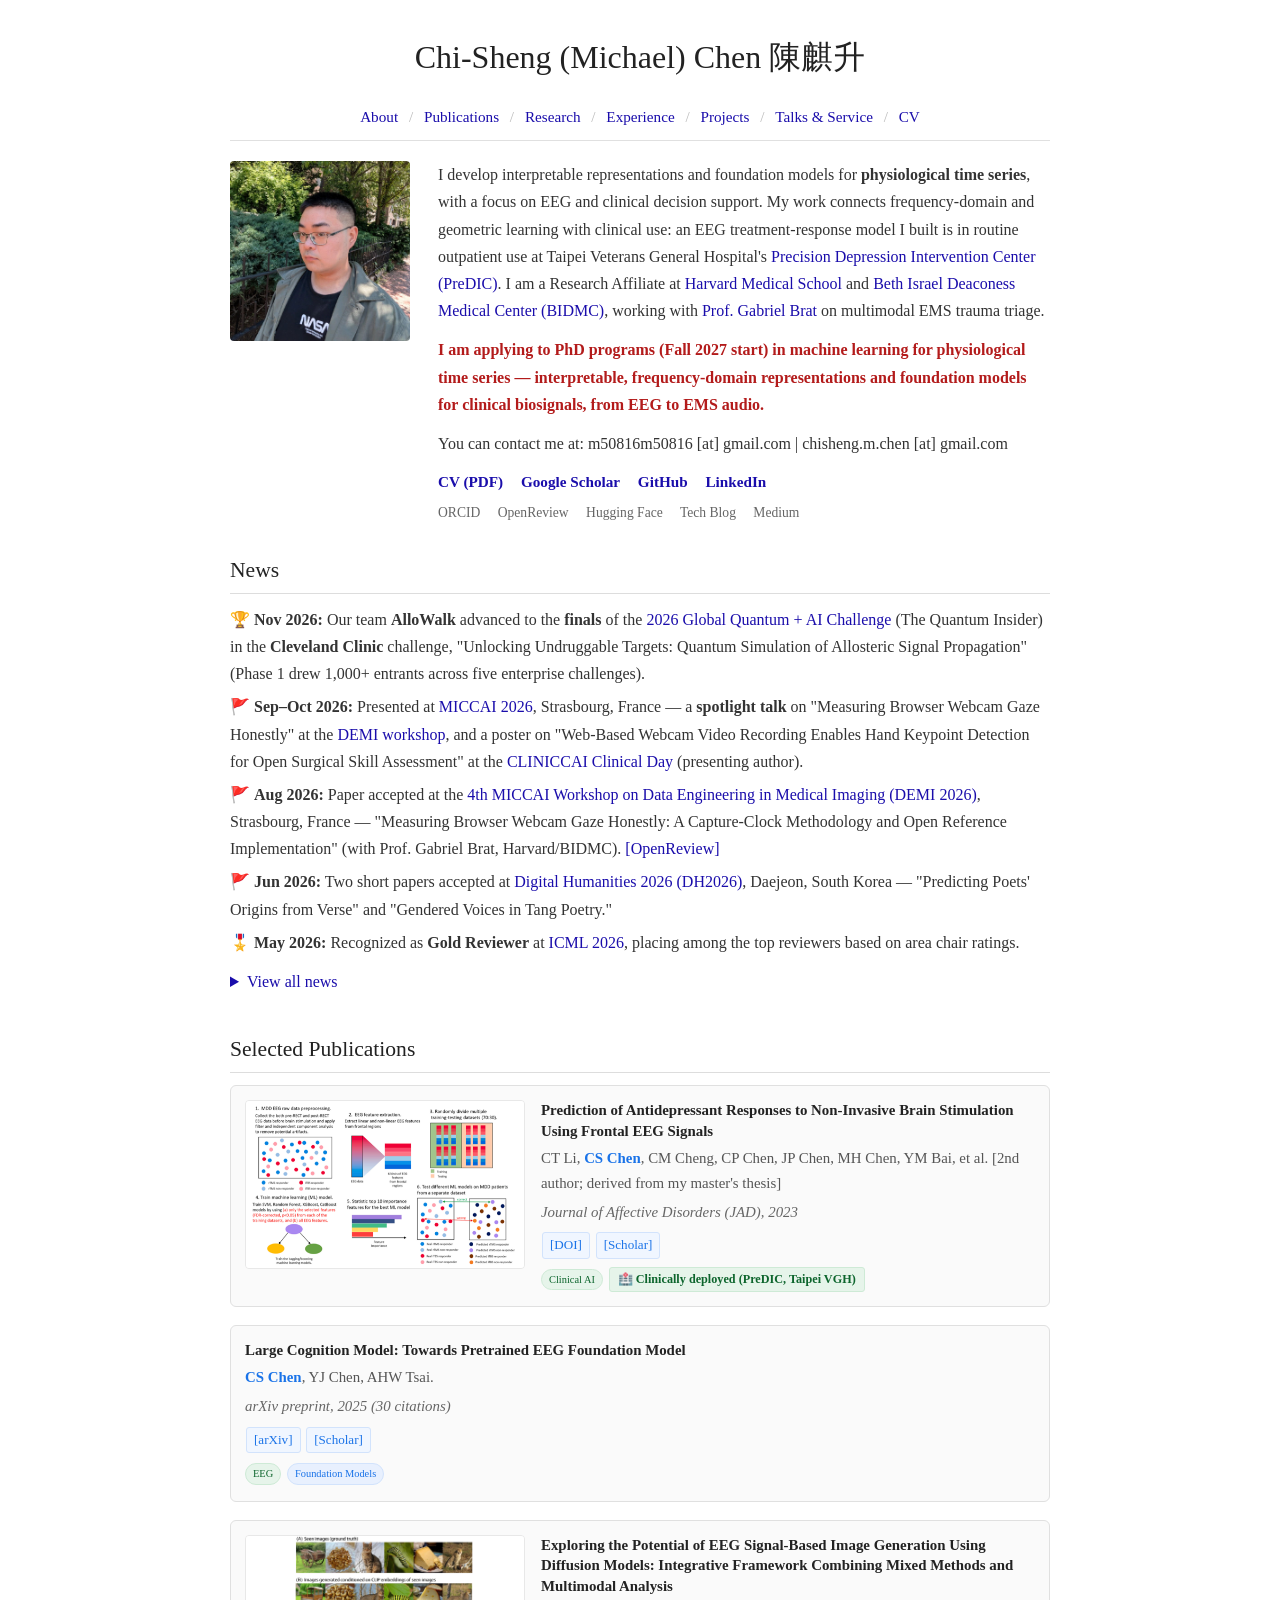
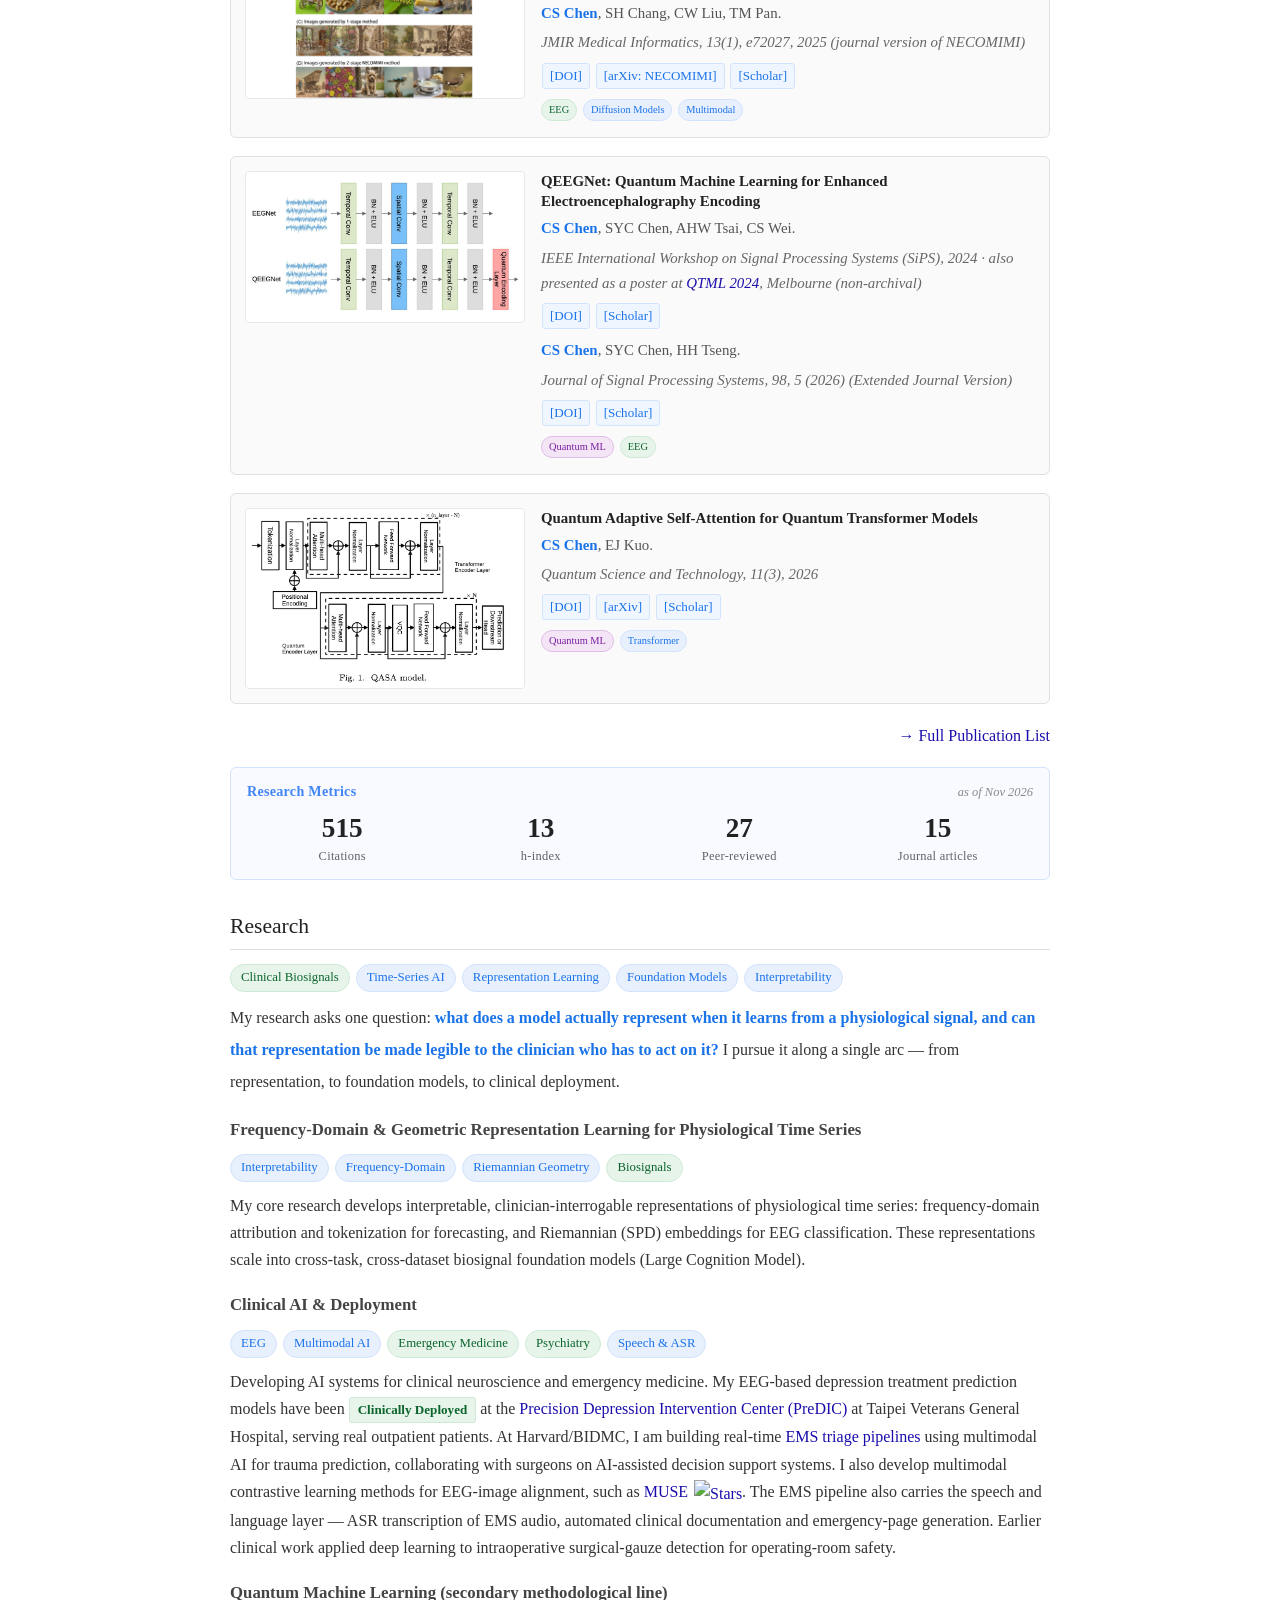
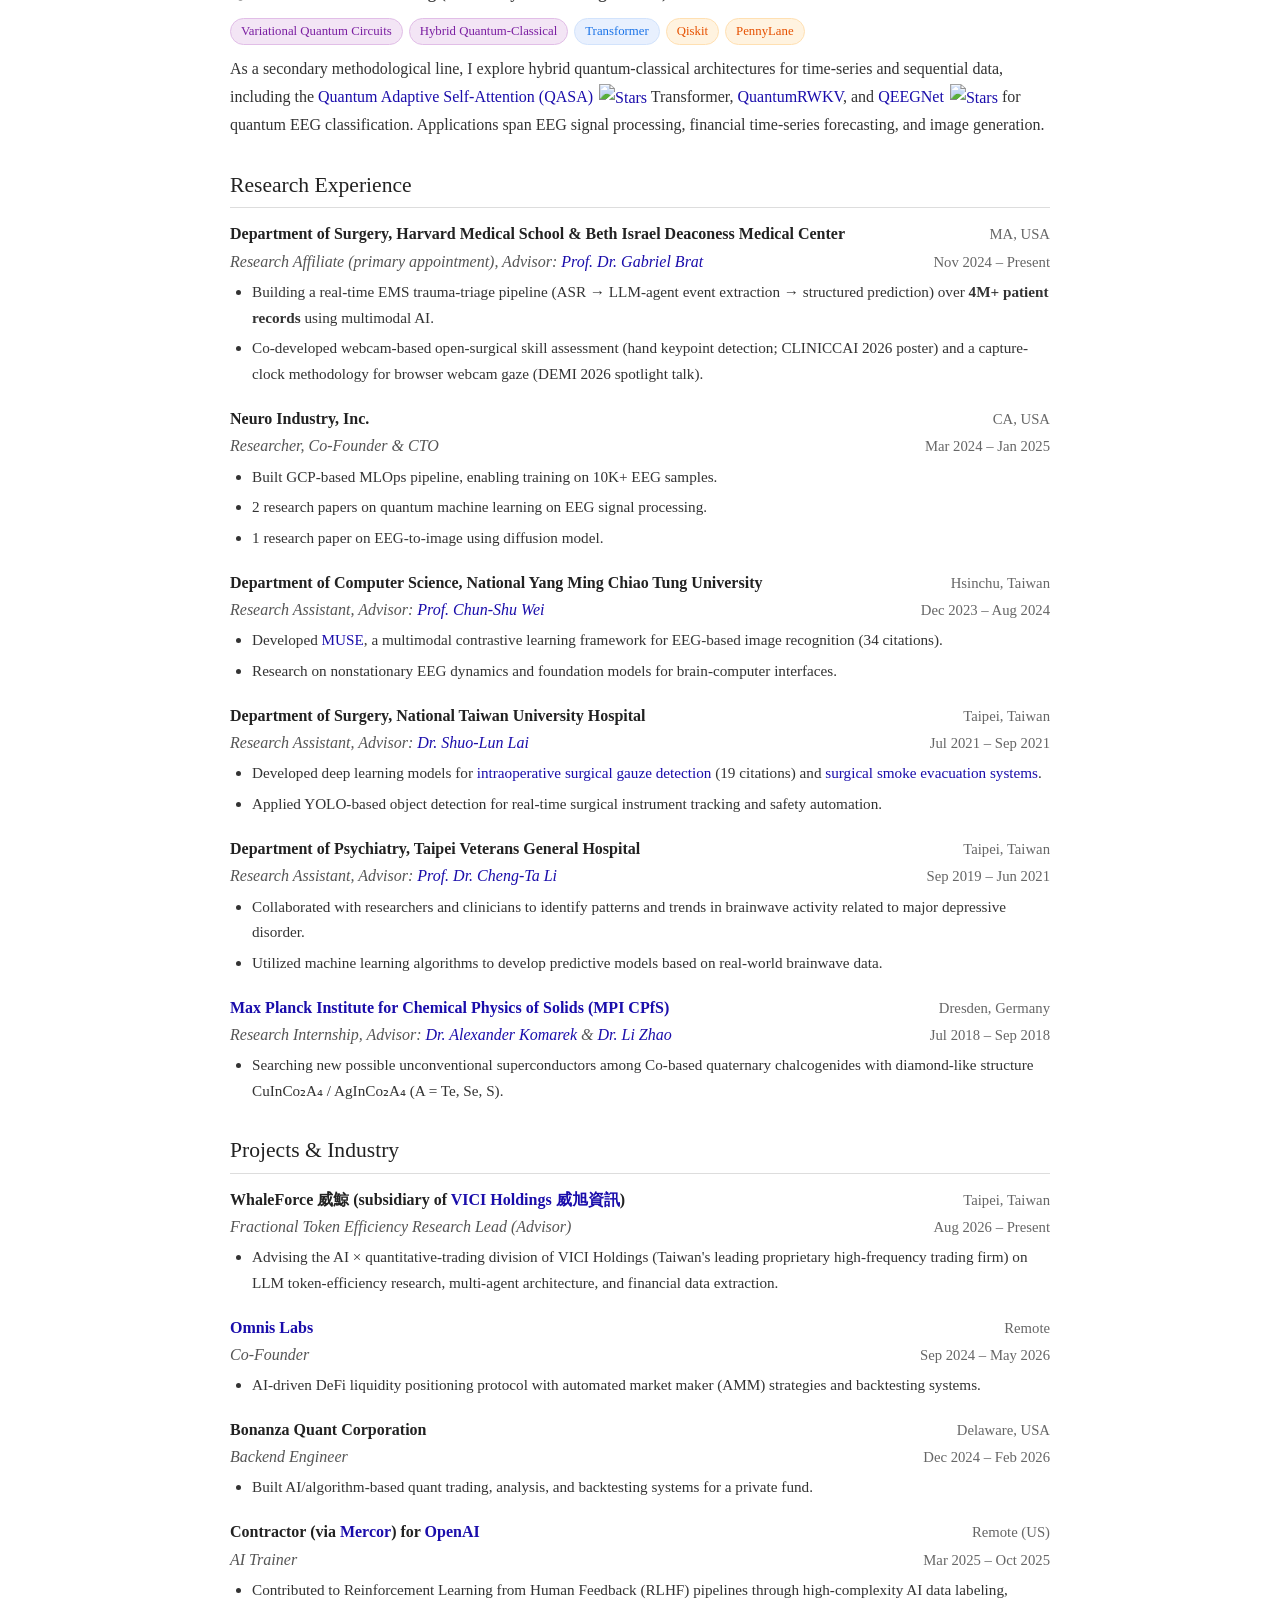
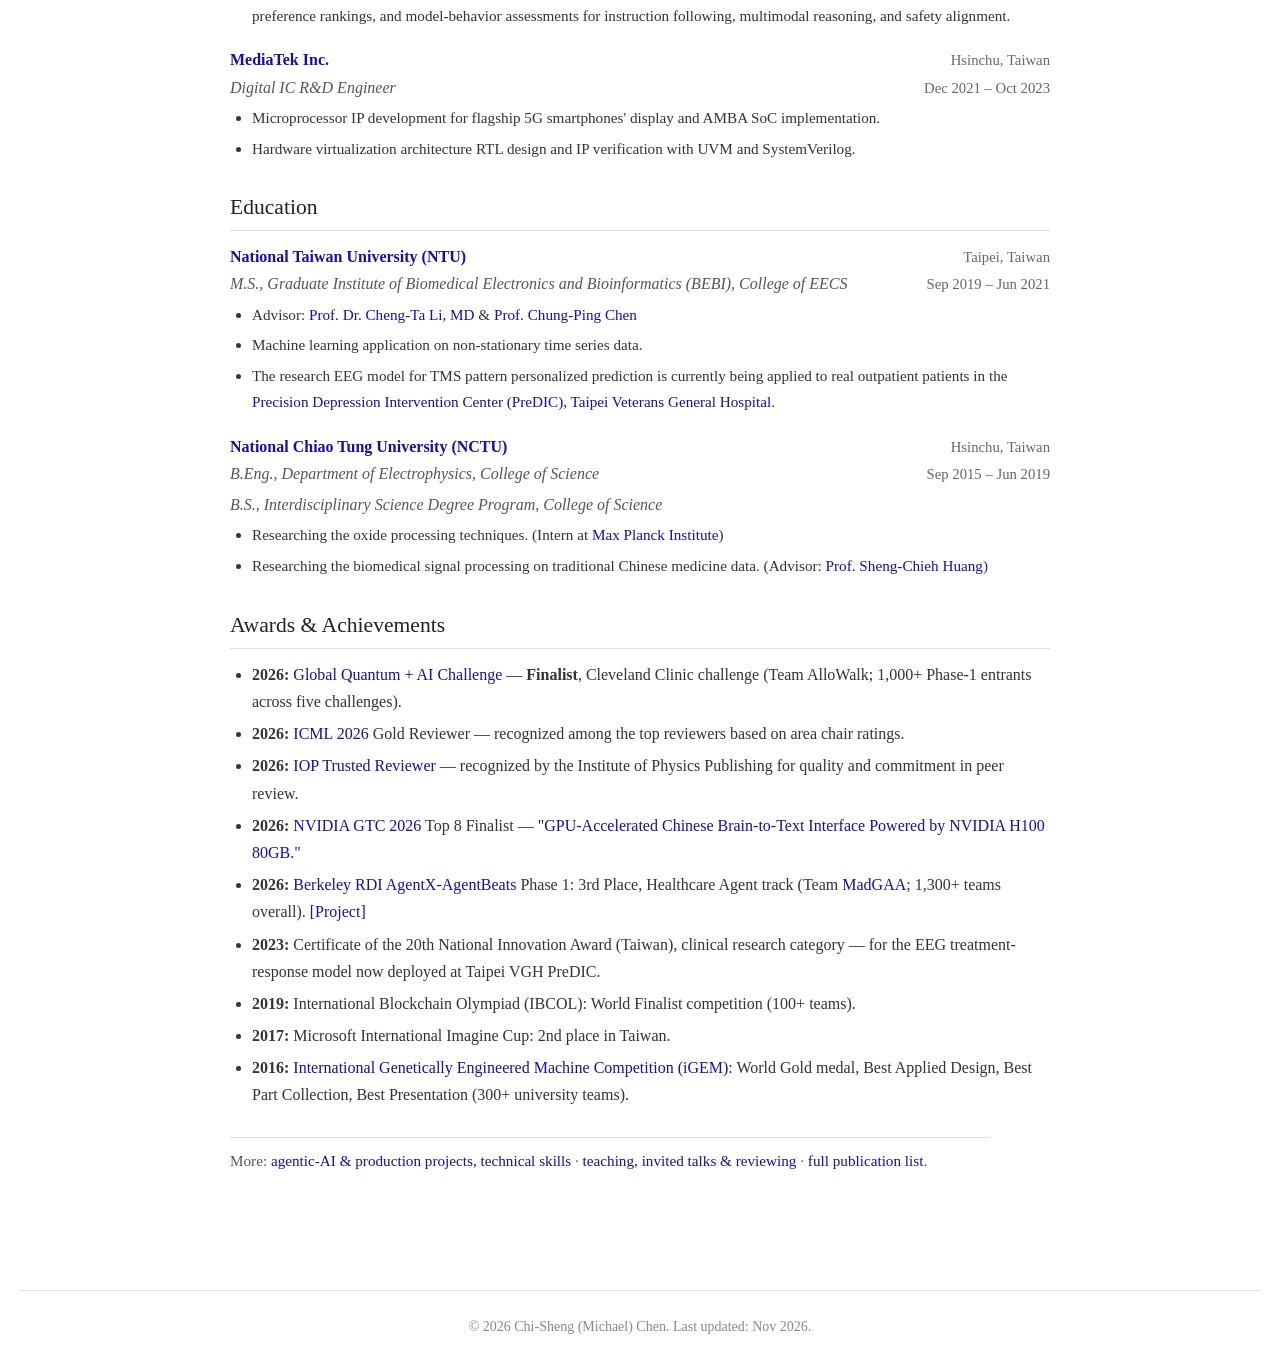
==== commit aebebb59: "Research: drop the vision recap that duplicated the subsections; CV reviewer list links to activitie" ====
--- a/index.html
+++ b/index.html
@@ -78,7 +78,7 @@
     <a href="#experience">Experience</a> <span class="sep">/</span>
     <a href="projects.html">Projects</a> <span class="sep">/</span>
     <a href="activities.html">Talks &amp; Service</a> <span class="sep">/</span>
-    <a href="CV_ChiSheng_Chen.pdf?v=2026-11-17b">CV</a>
+    <a href="CV_ChiSheng_Chen.pdf?v=2026-11-17c">CV</a>
   </nav>
 
   <section class="about" id="about">
@@ -106,7 +106,7 @@
         <span>chisheng.m.chen [at] gmail.com</span>
       </p>
       <div class="links links-primary">
-        <a href="CV_ChiSheng_Chen.pdf?v=2026-11-17b">CV (PDF)</a>
+        <a href="CV_ChiSheng_Chen.pdf?v=2026-11-17c">CV (PDF)</a>
         <a href="https://scholar.google.com.tw/citations?user=5XHD7nkAAAAJ&hl=zh-TW">Google Scholar</a>
         <a href="https://github.com/ChiShengChen">GitHub</a>
         <a href="https://www.linkedin.com/in/michael-chi-sheng-chen-257359137/">LinkedIn</a>
@@ -286,14 +286,6 @@
   <p class="vision-text">
     My research asks one question: <strong>what does a model actually represent when it learns from a physiological signal, and can that representation be made legible to the clinician who has to act on it?</strong>
     I pursue it along a single arc — from representation, to foundation models, to clinical deployment.
-    <strong>Representation:</strong> I develop interpretable, clinician-interrogable frequency-domain and geometric representations of biosignals
-    (frequency tokenization, Riemannian SPD embeddings).
-    <strong>Foundation models:</strong> I scale these into cross-task, cross-dataset, and multimodal biosignal models
-    (Large Cognition Model, frequency-domain world models).
-    <strong>Deployment:</strong> my EEG-based depression-treatment model is in routine outpatient use at the
-    <a href="https://vghtpeimsc.tw/zh-tw/service/detail/248/1" target="_blank">Precision Depression Intervention Center (PreDIC)</a>, Taipei Veterans General Hospital,
-    and I build multimodal EMS trauma-triage pipelines at Harvard/BIDMC.
-    As a secondary methodological line, I explore hybrid quantum-classical architectures for sequence modeling (QASA, QEEGNet).
   </p>
 
   <h3>Frequency-Domain &amp; Geometric Representation Learning for Physiological Time Series</h3>
--- a/style.css
+++ b/style.css
@@ -397,11 +397,12 @@
     flex-direction: column;
     align-items: center;
     text-align: left;
+    gap: 14px;
   }
 
   .about-photo img {
     width: 150px;
-    margin-bottom: 12px;
+    display: block;
   }
 
   .entry-header,
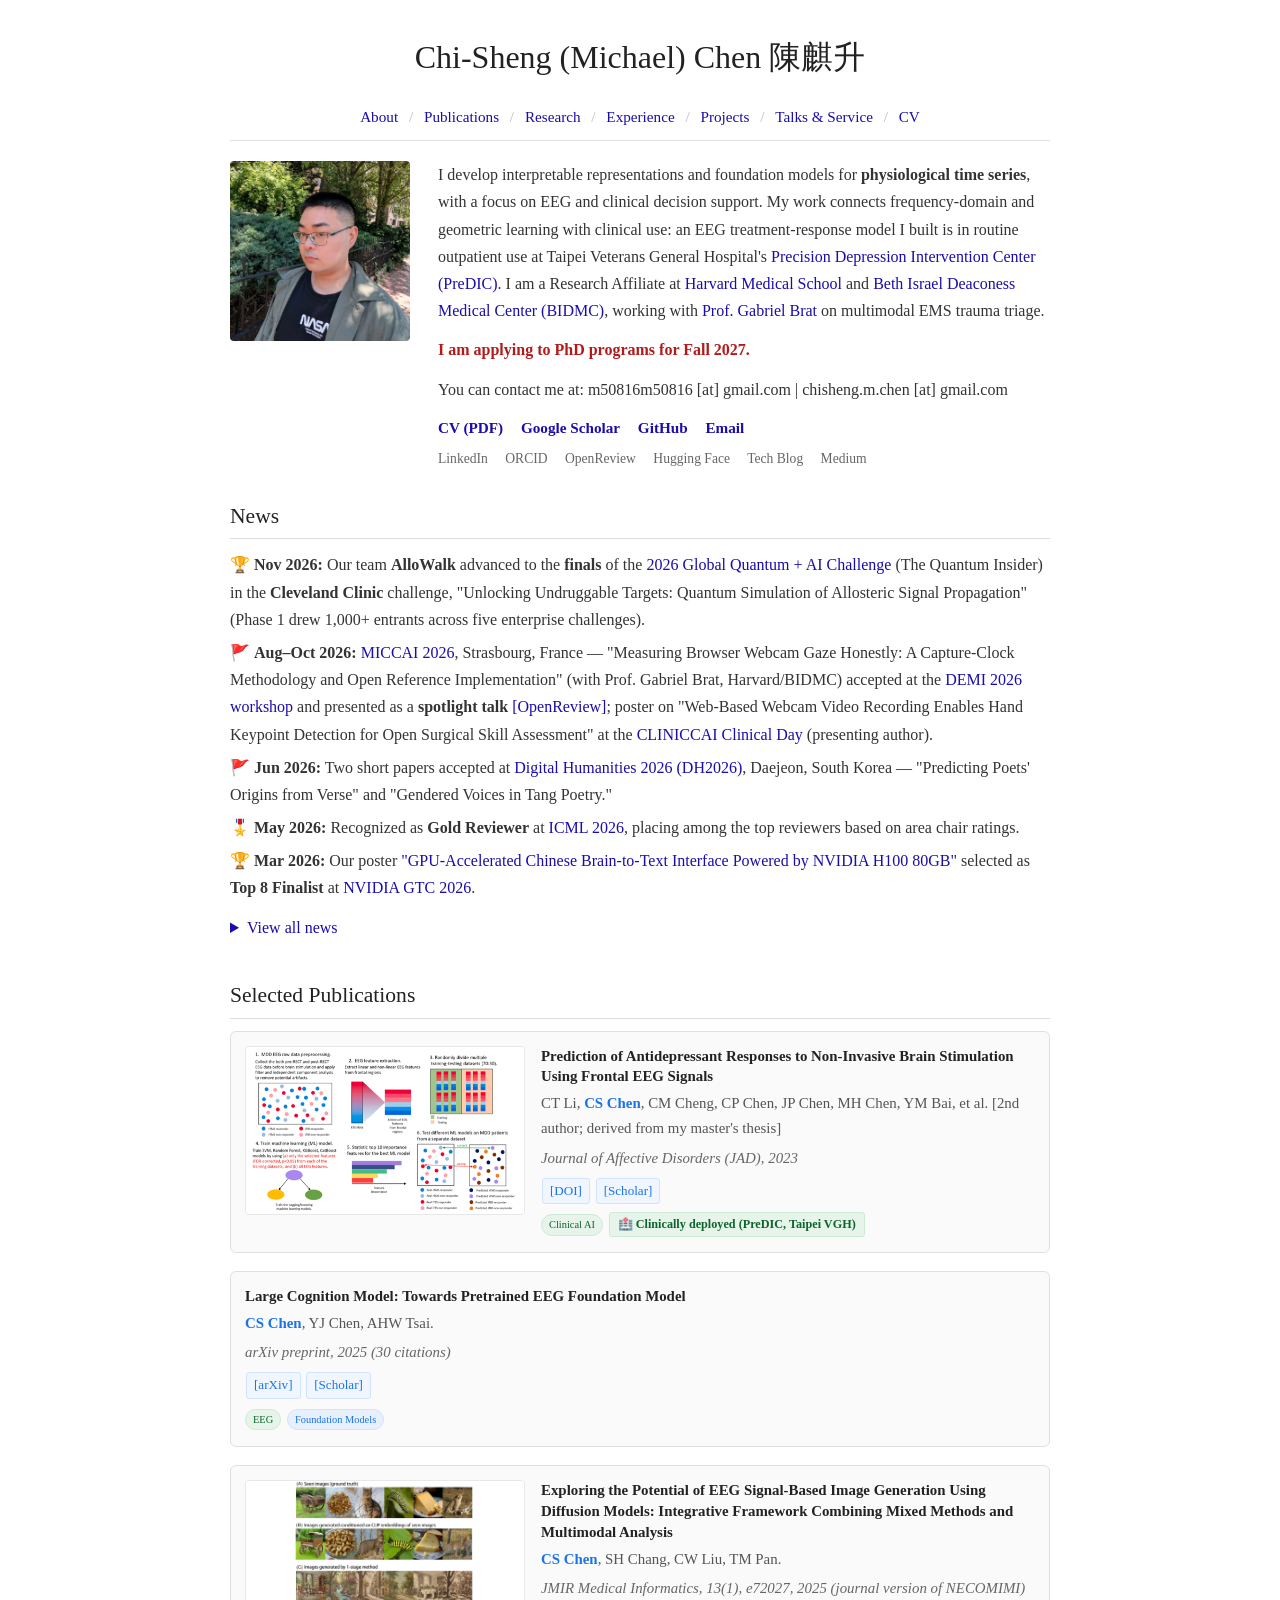
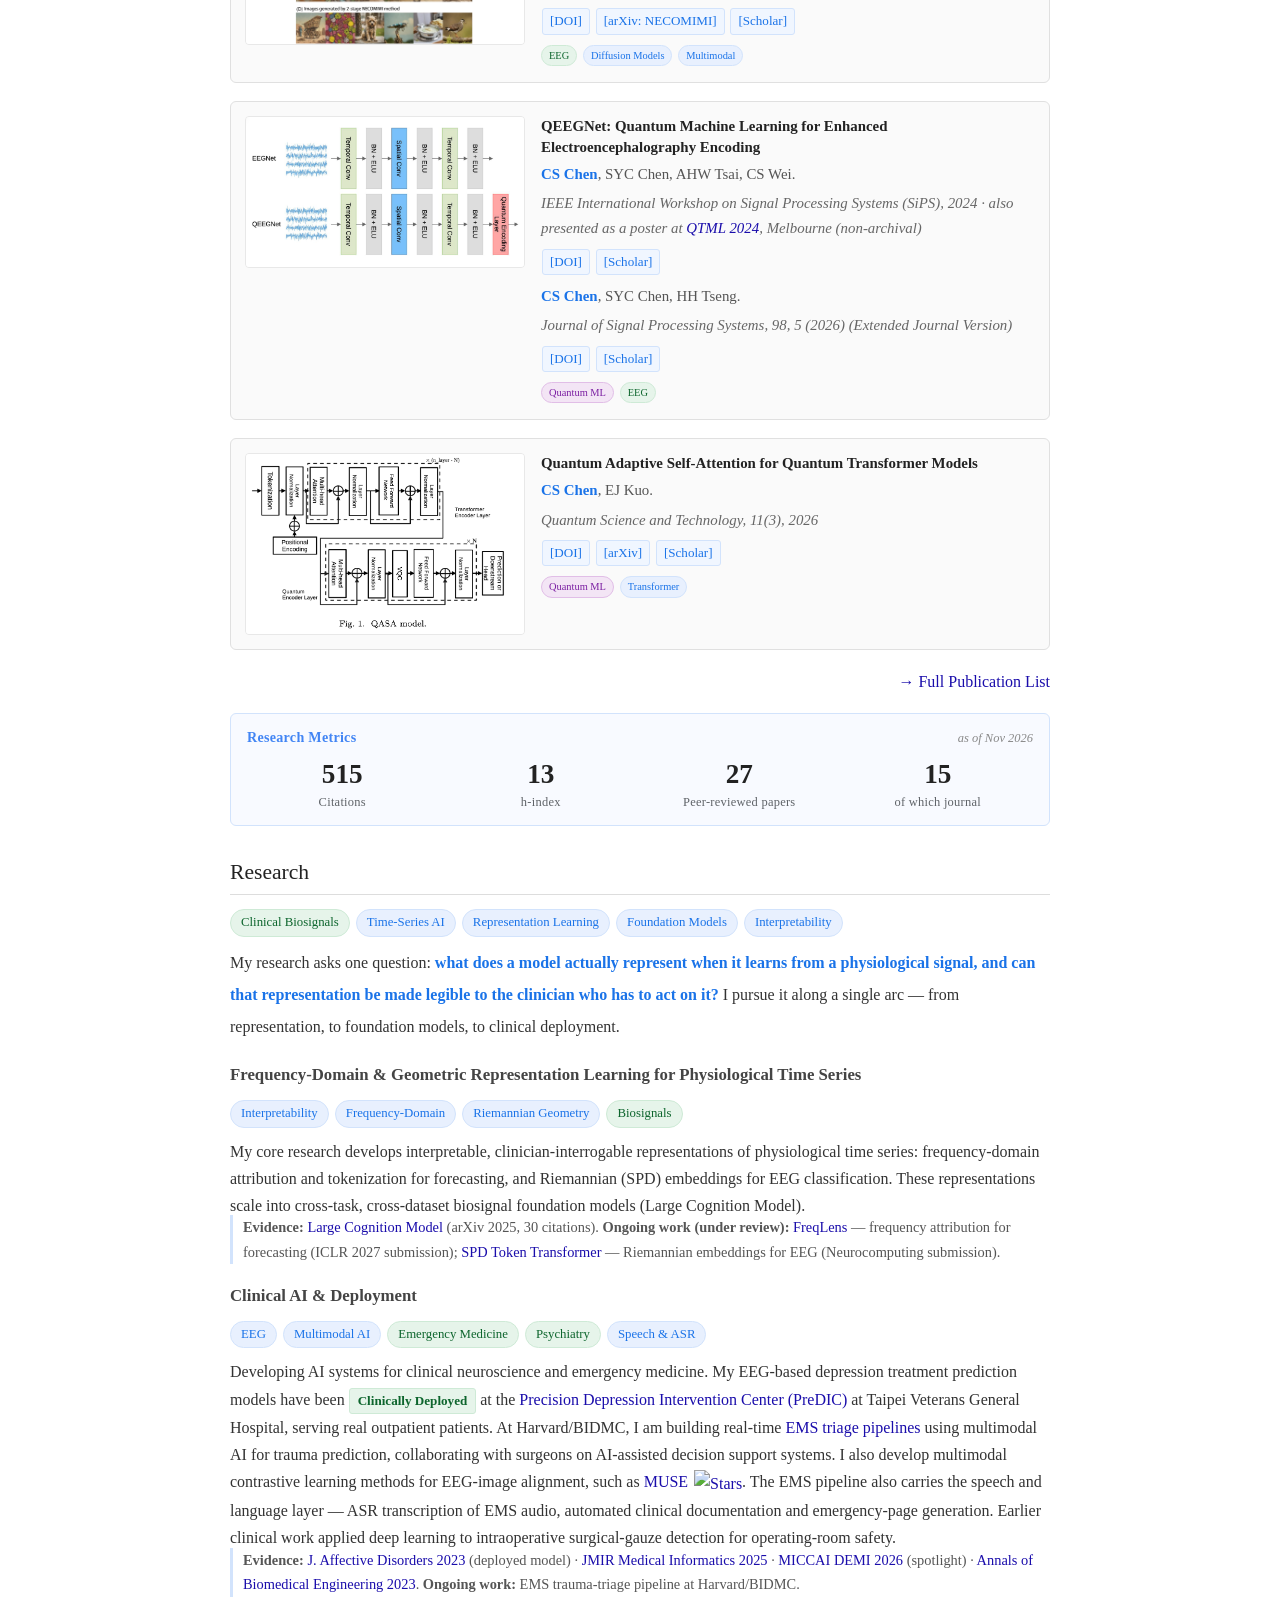
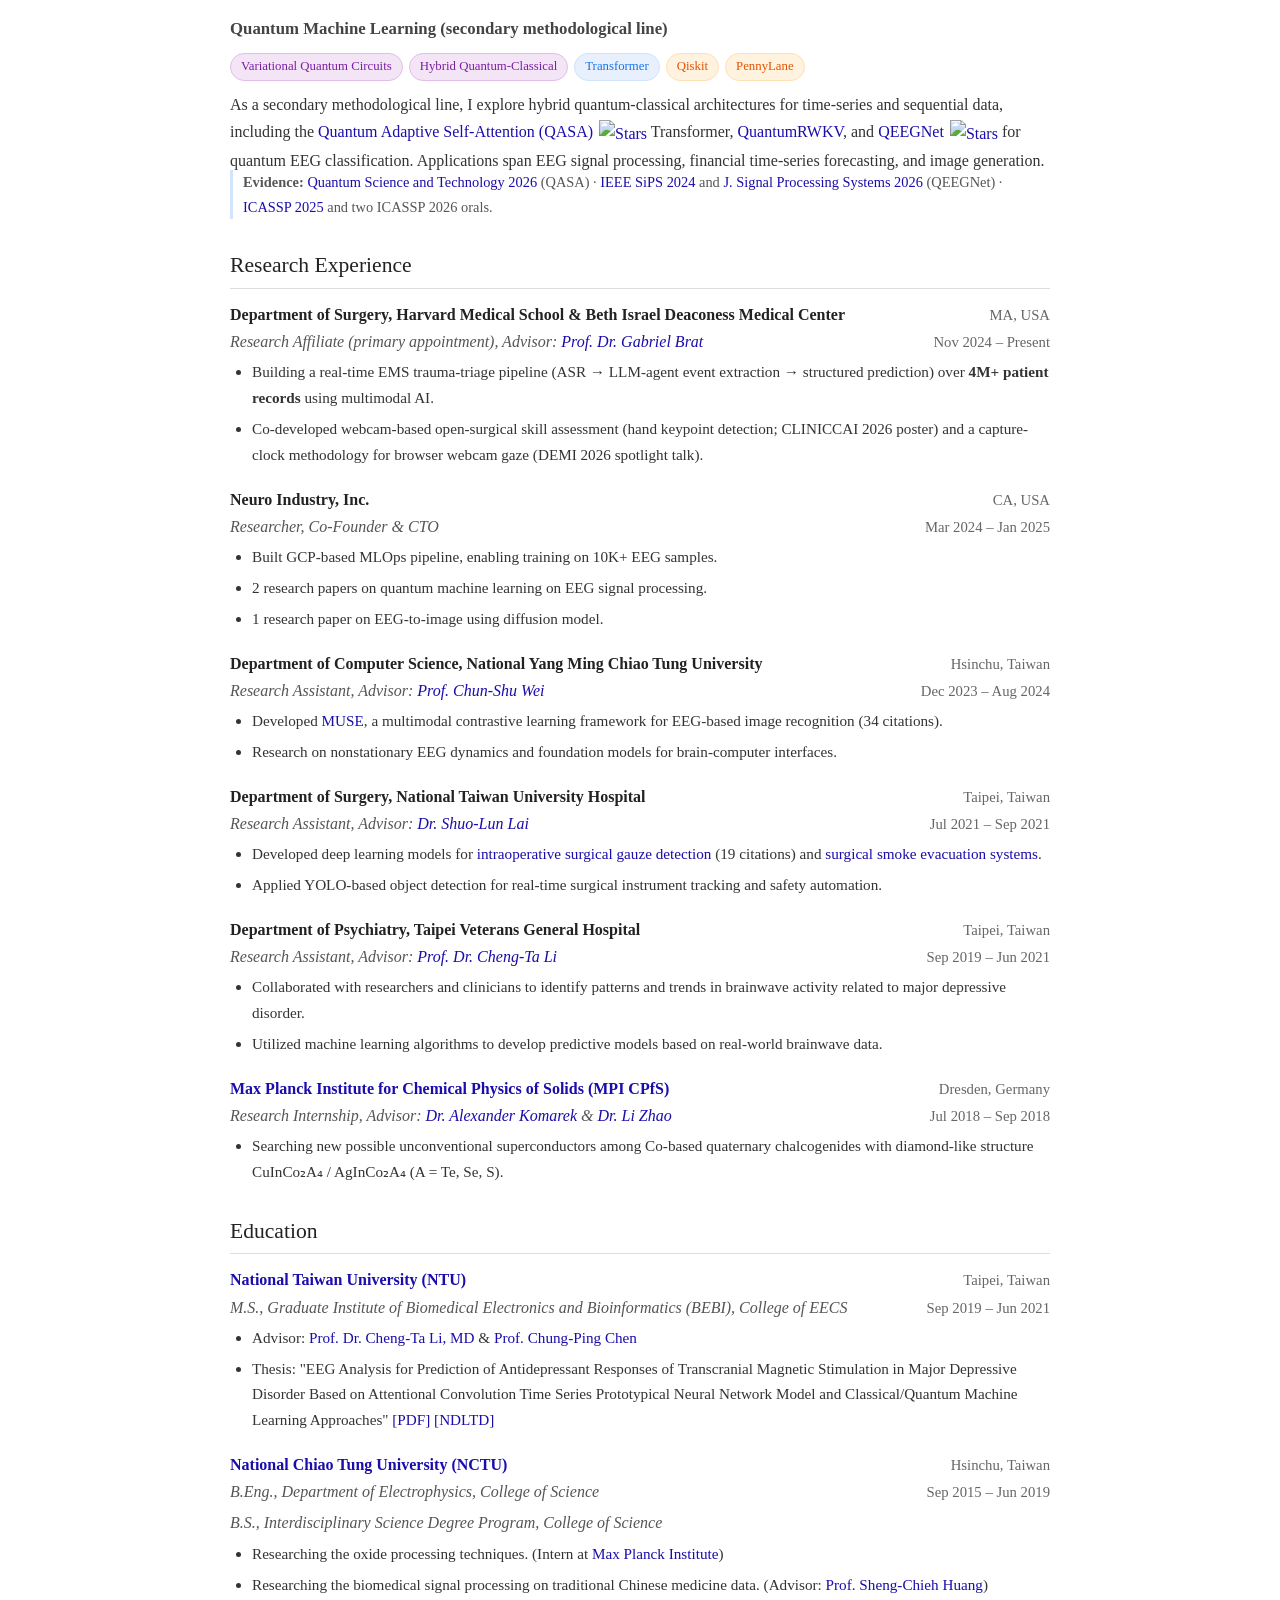
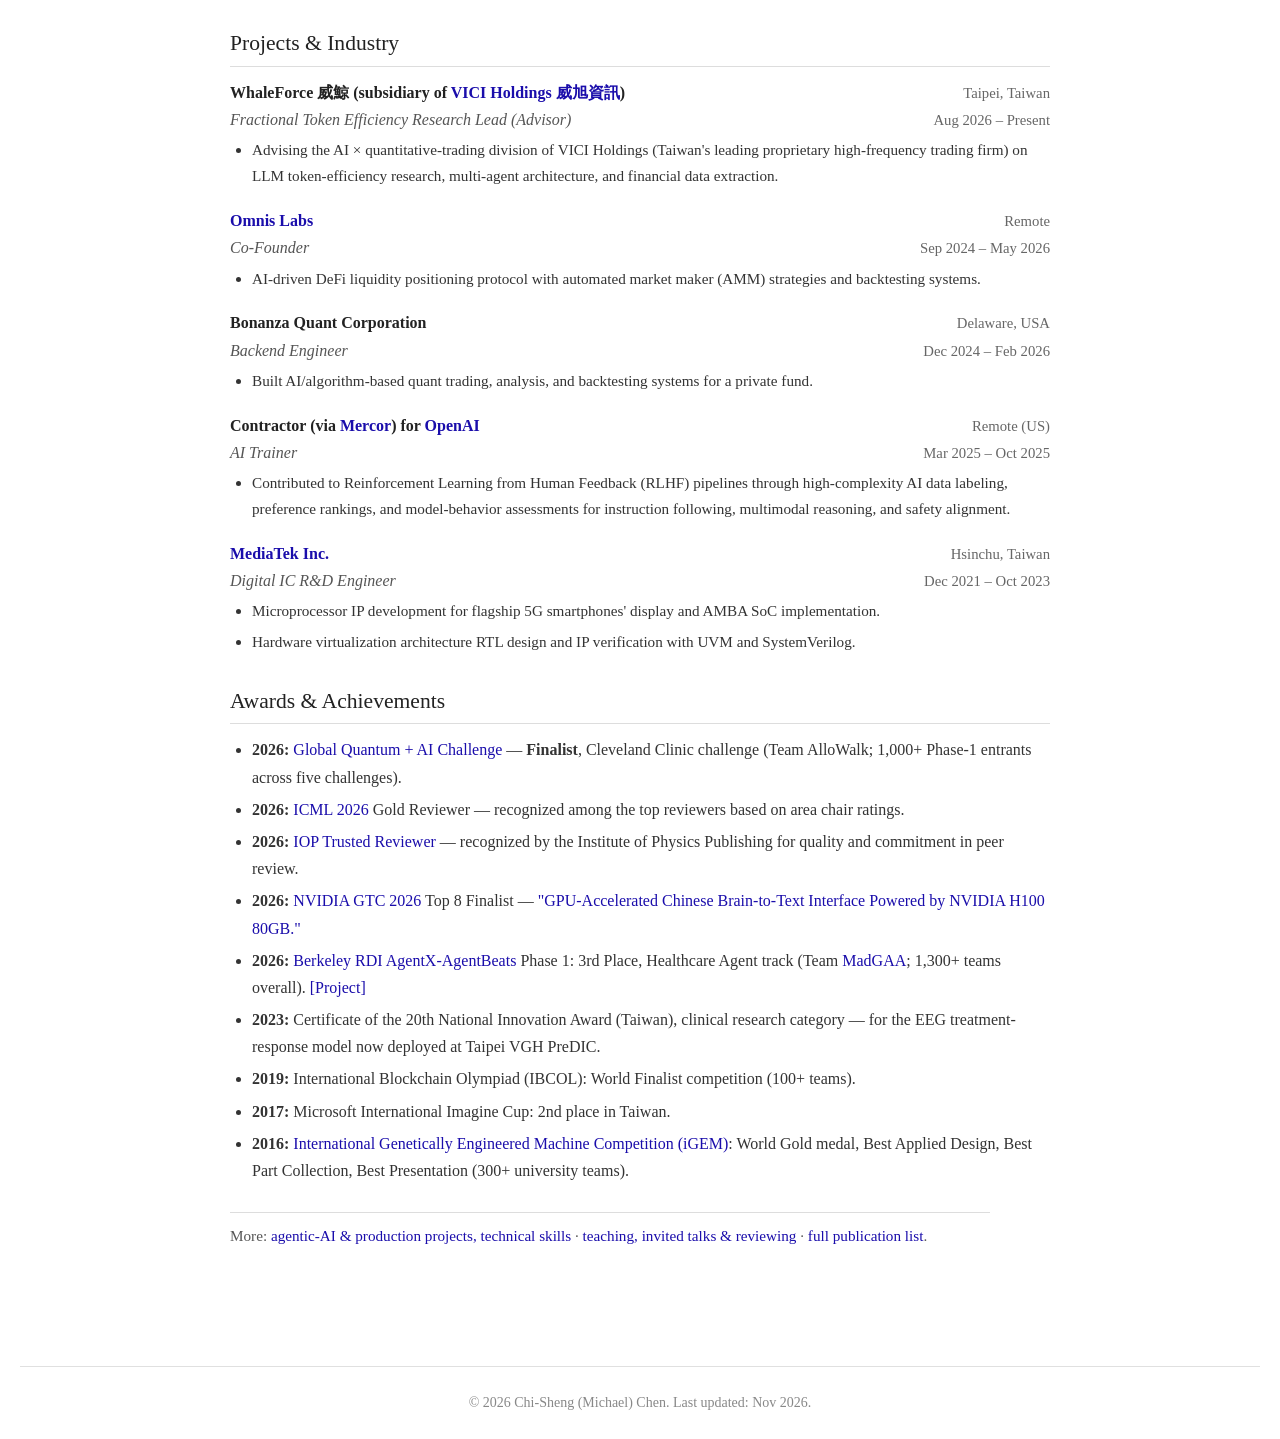
==== commit 813457cf: "Homepage: evidence lines under each research direction; tighter News, About and Education - Research" ====
--- a/index.html
+++ b/index.html
@@ -98,7 +98,7 @@
         on multimodal EMS trauma triage.
       </p>
       <p>
-        <strong style="color: #b31b1b;">I am applying to PhD programs (Fall 2027 start) in machine learning for physiological time series — interpretable, frequency-domain representations and foundation models for clinical biosignals, from EEG to EMS audio.</strong>
+        <strong style="color: #b31b1b;">I am applying to PhD programs for Fall 2027.</strong>
       </p>
       <p>
         You can contact me at:
@@ -109,9 +109,10 @@
         <a href="CV_ChiSheng_Chen.pdf?v=2026-11-17c">CV (PDF)</a>
         <a href="https://scholar.google.com.tw/citations?user=5XHD7nkAAAAJ&hl=zh-TW">Google Scholar</a>
         <a href="https://github.com/ChiShengChen">GitHub</a>
+        <a class="js-email" data-u="m50816m50816" data-d="gmail.com" href="#about">Email</a>
+      </div>
+      <div class="links links-secondary">
         <a href="https://www.linkedin.com/in/michael-chi-sheng-chen-257359137/">LinkedIn</a>
-      </div>
-      <div class="links links-secondary">
         <a href="https://orcid.org/0000-0003-0807-0217">ORCID</a>
         <a href="https://openreview.net/profile?id=%7EChi-Sheng_Chen1">OpenReview</a>
         <a href="https://huggingface.co/ms57rd">Hugging Face</a>
@@ -124,15 +125,14 @@
   <h2 id="news">News</h2>
   <ul class="news-list">
     <li>🏆 <strong>Nov 2026:</strong> Our team <strong>AlloWalk</strong> advanced to the <strong>finals</strong> of the <a href="https://thequantuminsider.com/2026/04/16/2026-global-quantum-and-ai-challenge-launches-to-accelerate-practical-enterprise-use-cases/" target="_blank">2026 Global Quantum + AI Challenge</a> (The Quantum Insider) in the <strong>Cleveland Clinic</strong> challenge, "Unlocking Undruggable Targets: Quantum Simulation of Allosteric Signal Propagation" (Phase 1 drew 1,000+ entrants across five enterprise challenges).</li>
-    <li>🚩 <strong>Sep–Oct 2026:</strong> Presented at <a href="https://conferences.miccai.org/2026/" target="_blank">MICCAI 2026</a>, Strasbourg, France — a <strong>spotlight talk</strong> on "Measuring Browser Webcam Gaze Honestly" at the <a href="https://demi-workshop.github.io/" target="_blank">DEMI workshop</a>, and a poster on "Web-Based Webcam Video Recording Enables Hand Keypoint Detection for Open Surgical Skill Assessment" at the <a href="https://conferences.miccai.org/2026/en/CLINICAL-DAY.html" target="_blank">CLINICCAI Clinical Day</a> (presenting author).</li>
-    <li>🚩 <strong>Aug 2026:</strong> Paper accepted at the <a href="https://demi-workshop.github.io/" target="_blank">4th MICCAI Workshop on Data Engineering in Medical Imaging (DEMI 2026)</a>, Strasbourg, France — "Measuring Browser Webcam Gaze Honestly: A Capture-Clock Methodology and Open Reference Implementation" (with Prof. Gabriel Brat, Harvard/BIDMC). <a href="https://openreview.net/forum?id=VNRuJI79iq" target="_blank">[OpenReview]</a></li>
+    <li>🚩 <strong>Aug–Oct 2026:</strong> <a href="https://conferences.miccai.org/2026/" target="_blank">MICCAI 2026</a>, Strasbourg, France — "Measuring Browser Webcam Gaze Honestly: A Capture-Clock Methodology and Open Reference Implementation" (with Prof. Gabriel Brat, Harvard/BIDMC) accepted at the <a href="https://demi-workshop.github.io/" target="_blank">DEMI 2026 workshop</a> and presented as a <strong>spotlight talk</strong> <a href="https://openreview.net/forum?id=VNRuJI79iq" target="_blank">[OpenReview]</a>; poster on "Web-Based Webcam Video Recording Enables Hand Keypoint Detection for Open Surgical Skill Assessment" at the <a href="https://conferences.miccai.org/2026/en/CLINICAL-DAY.html" target="_blank">CLINICCAI Clinical Day</a> (presenting author).</li>
     <li>🚩 <strong>Jun 2026:</strong> Two short papers accepted at <a href="https://dh2026.adho.org/" target="_blank">Digital Humanities 2026 (DH2026)</a>, Daejeon, South Korea — "Predicting Poets' Origins from Verse" and "Gendered Voices in Tang Poetry."</li>
     <li>🎖️ <strong>May 2026:</strong> Recognized as <strong>Gold Reviewer</strong> at <a href="https://icml.cc/" target="_blank">ICML 2026</a>, placing among the top reviewers based on area chair ratings.</li>
+    <li>🏆 <strong>Mar 2026:</strong> Our poster <a href="https://www.nvidia.com/zh-tw/gtc/session-catalog/sessions/gtc26-p81328/" target="_blank">"GPU-Accelerated Chinese Brain-to-Text Interface Powered by NVIDIA H100 80GB"</a> selected as <strong>Top 8 Finalist</strong> at <a href="https://www.nvidia.com/gtc/" target="_blank">NVIDIA GTC 2026</a>.</li>
   </ul>
   <details class="news-more">
     <summary>View all news</summary>
     <ul class="news-list">
-    <li>🏆 <strong>Mar 2026:</strong> Our poster <a href="https://www.nvidia.com/zh-tw/gtc/session-catalog/sessions/gtc26-p81328/" target="_blank">"GPU-Accelerated Chinese Brain-to-Text Interface Powered by NVIDIA H100 80GB"</a> selected as <strong>Top 8 Finalist</strong> at <a href="https://www.nvidia.com/gtc/" target="_blank">NVIDIA GTC 2026</a>.</li>
     <li>🏆 <strong>Feb 2026:</strong> Our team <a href="https://github.com/MadGAA-Lab/OSCE-Project" target="_blank">MadGAA</a> achieved <strong>3rd Place in the Healthcare Agent track</strong> at the <a href="https://rdi.berkeley.edu/agentx-agentbeats" target="_blank">Berkeley RDI AgentX-AgentBeats</a> competition (Phase 1; 1,300+ teams joined the competition overall). <a href="https://agentbeats.dev/whats2000/osce-medical-judge" target="_blank">[Project]</a></li>
     <li>🚩 <strong>Jan 2026:</strong> Two papers accepted at IEEE ICASSP 2026 — "Quantum Reinforcement Learning-Guided Diffusion Model for Image Synthesis" (oral presentation) and "Quantum Adaptive Self-Attention for Financial Rebalancing: An Empirical Study on Automated Market Makers in Decentralized Finance" (oral presentation).</li>
     </ul>
@@ -265,11 +265,11 @@
       </div>
       <div class="scholar-stat">
     <div class="scholar-stat-value">27</div> <!-- UPDATE: peer-reviewed count -->
-    <div class="scholar-stat-label">Peer-reviewed</div>
+    <div class="scholar-stat-label">Peer-reviewed papers</div>
       </div>
       <div class="scholar-stat">
     <div class="scholar-stat-value">15</div> <!-- UPDATE: journal-article count -->
-    <div class="scholar-stat-label">Journal articles</div>
+    <div class="scholar-stat-label">of which journal</div>
       </div>
     </div>
   </a>
@@ -300,6 +300,9 @@
     frequency-domain attribution and tokenization for forecasting, and Riemannian (SPD) embeddings for EEG classification. These representations scale into
     cross-task, cross-dataset biosignal foundation models (Large Cognition Model).
   </p>
+  <p class="evidence"><strong>Evidence:</strong> <a href="https://arxiv.org/abs/2502.17464" target="_blank">Large Cognition Model</a> (arXiv 2025, 30 citations).
+    <strong>Ongoing work (under review):</strong> <a href="https://arxiv.org/abs/2602.08768" target="_blank">FreqLens</a> — frequency attribution for forecasting (ICLR 2027 submission);
+    <a href="https://arxiv.org/abs/2601.21521" target="_blank">SPD Token Transformer</a> — Riemannian embeddings for EEG (Neurocomputing submission).</p>
 
   <h3>Clinical AI &amp; Deployment</h3>
   <div class="tags">
@@ -320,6 +323,11 @@
     The EMS pipeline also carries the speech and language layer — ASR transcription of EMS audio, automated clinical documentation and emergency-page generation.
     Earlier clinical work applied deep learning to intraoperative surgical-gauze detection for operating-room safety.
   </p>
+  <p class="evidence"><strong>Evidence:</strong> <a href="https://doi.org/10.1016/j.jad.2023.08.059" target="_blank">J. Affective Disorders 2023</a> (deployed model) ·
+    <a href="https://doi.org/10.2196/72027" target="_blank">JMIR Medical Informatics 2025</a> ·
+    <a href="https://openreview.net/forum?id=VNRuJI79iq" target="_blank">MICCAI DEMI 2026</a> (spotlight) ·
+    <a href="https://doi.org/10.1007/s10439-022-03033-9" target="_blank">Annals of Biomedical Engineering 2023</a>.
+    <strong>Ongoing work:</strong> EMS trauma-triage pipeline at Harvard/BIDMC.</p>
 
   <h3>Quantum Machine Learning <span class="pub-note">(secondary methodological line)</span></h3>
   <div class="tags">
@@ -334,6 +342,9 @@
     including the <a href="https://github.com/ChiShengChen/QASA" target="_blank">Quantum Adaptive Self-Attention (QASA)</a> <a href="https://github.com/ChiShengChen/QASA"><img src="https://img.shields.io/github/stars/ChiShengChen/QASA?style=flat-square&logo=github&label=Stars" alt="Stars"></a> Transformer, <a href="https://github.com/ChiShengChen/QuantumRWKV" target="_blank">QuantumRWKV</a>, and <a href="https://github.com/ChiShengChen/QuantumEEGNet" target="_blank">QEEGNet</a> <a href="https://github.com/ChiShengChen/QuantumEEGNet"><img src="https://img.shields.io/github/stars/ChiShengChen/QuantumEEGNet?style=flat-square&logo=github&label=Stars" alt="Stars"></a> for quantum EEG classification.
     Applications span EEG signal processing, financial time-series forecasting, and image generation.
   </p>
+  <p class="evidence"><strong>Evidence:</strong> <a href="https://doi.org/10.1088/2058-9565/ae8b21" target="_blank">Quantum Science and Technology 2026</a> (QASA) ·
+    <a href="https://doi.org/10.1109/SiPS62058.2024.00035" target="_blank">IEEE SiPS 2024</a> and <a href="https://doi.org/10.1007/s11265-025-01979-2" target="_blank">J. Signal Processing Systems 2026</a> (QEEGNet) ·
+    <a href="https://doi.org/10.1109/ICASSP49660.2025.10889504" target="_blank">ICASSP 2025</a> and two ICASSP 2026 orals.</p>
 
   <h2 id="experience">Research Experience</h2>
 
@@ -427,6 +438,41 @@
     </ul>
   </div>
 
+  <h2 id="education">Education</h2>
+
+  <div class="entry">
+    <div class="entry-header">
+      <span class="org"><a href="https://www.ntu.edu.tw/" target="_blank">National Taiwan University (NTU)</a></span>
+      <span class="location">Taipei, Taiwan</span>
+    </div>
+    <div class="entry-role">
+      <span>M.S., Graduate Institute of Biomedical Electronics and Bioinformatics (BEBI), College of EECS</span>
+      <span class="dates">Sep 2019 – Jun 2021</span>
+    </div>
+    <ul>
+      <li>Advisor: <a href="https://wd.vghtpe.gov.tw/vghpsy/Fpage.action?muid=4997&fid=5102" target="_blank">Prof. Dr. Cheng-Ta Li, MD</a> &amp; <a href="https://www.ee.ntu.edu.tw/bio1.php?id=74" target="_blank">Prof. Chung-Ping Chen</a></li>
+      <li>Thesis: "EEG Analysis for Prediction of Antidepressant Responses of Transcranial Magnetic Stimulation in Major Depressive Disorder Based on Attentional Convolution Time Series Prototypical Neural Network Model and Classical/Quantum Machine Learning Approaches" <a href="Thesis_library2.pdf">[PDF]</a> <a href="https://hdl.handle.net/11296/58m9z5" target="_blank">[NDLTD]</a></li>
+    </ul>
+  </div>
+
+  <div class="entry">
+    <div class="entry-header">
+      <span class="org"><a href="https://www.nycu.edu.tw/" target="_blank">National Chiao Tung University (NCTU)</a></span>
+      <span class="location">Hsinchu, Taiwan</span>
+    </div>
+    <div class="entry-role">
+      <span>B.Eng., Department of Electrophysics, College of Science</span>
+      <span class="dates">Sep 2015 – Jun 2019</span>
+    </div>
+    <div class="entry-role">
+      <span>B.S., Interdisciplinary Science Degree Program, College of Science</span>
+    </div>
+    <ul>
+      <li>Researching the oxide processing techniques. (Intern at <a href="https://www.cpfs.mpg.de/en" target="_blank">Max Planck Institute</a>)</li>
+      <li>Researching the biomedical signal processing on traditional Chinese medicine data. (Advisor: <a href="https://scholar.nycu.edu.tw/en/persons/sheng-chieh-huang/" target="_blank">Prof. Sheng-Chieh Huang</a>)</li>
+    </ul>
+  </div>
+
   <h2 id="industry">Projects &amp; Industry</h2>
 
   <div class="entry">
@@ -497,42 +543,6 @@
     <ul>
       <li>Microprocessor IP development for flagship 5G smartphones' display and AMBA SoC implementation.</li>
       <li>Hardware virtualization architecture RTL design and IP verification with UVM and SystemVerilog.</li>
-    </ul>
-  </div>
-
-  <h2 id="education">Education</h2>
-
-  <div class="entry">
-    <div class="entry-header">
-      <span class="org"><a href="https://www.ntu.edu.tw/" target="_blank">National Taiwan University (NTU)</a></span>
-      <span class="location">Taipei, Taiwan</span>
-    </div>
-    <div class="entry-role">
-      <span>M.S., Graduate Institute of Biomedical Electronics and Bioinformatics (BEBI), College of EECS</span>
-      <span class="dates">Sep 2019 – Jun 2021</span>
-    </div>
-    <ul>
-      <li>Advisor: <a href="https://wd.vghtpe.gov.tw/vghpsy/Fpage.action?muid=4997&fid=5102" target="_blank">Prof. Dr. Cheng-Ta Li, MD</a> &amp; <a href="https://www.ee.ntu.edu.tw/bio1.php?id=74" target="_blank">Prof. Chung-Ping Chen</a></li>
-      <li>Machine learning application on non-stationary time series data.</li>
-      <li>The research EEG model for TMS pattern personalized prediction is currently being applied to real outpatient patients in the <a href="https://vghtpeimsc.tw/zh-tw/service/detail/248/1" target="_blank">Precision Depression Intervention Center (PreDIC), Taipei Veterans General Hospital</a>.</li>
-    </ul>
-  </div>
-
-  <div class="entry">
-    <div class="entry-header">
-      <span class="org"><a href="https://www.nycu.edu.tw/" target="_blank">National Chiao Tung University (NCTU)</a></span>
-      <span class="location">Hsinchu, Taiwan</span>
-    </div>
-    <div class="entry-role">
-      <span>B.Eng., Department of Electrophysics, College of Science</span>
-      <span class="dates">Sep 2015 – Jun 2019</span>
-    </div>
-    <div class="entry-role">
-      <span>B.S., Interdisciplinary Science Degree Program, College of Science</span>
-    </div>
-    <ul>
-      <li>Researching the oxide processing techniques. (Intern at <a href="https://www.cpfs.mpg.de/en" target="_blank">Max Planck Institute</a>)</li>
-      <li>Researching the biomedical signal processing on traditional Chinese medicine data. (Advisor: <a href="https://scholar.nycu.edu.tw/en/persons/sheng-chieh-huang/" target="_blank">Prof. Sheng-Chieh Huang</a>)</li>
     </ul>
   </div>
 
@@ -584,6 +594,12 @@
 })();
 </script>
 
+<script>
+document.querySelectorAll('a.js-email').forEach(function(a) {
+  a.href = 'mailto:' + a.dataset.u + '@' + a.dataset.d;
+});
+</script>
+
 <footer style="text-align: center; padding: 24px 0; margin-top: 40px; border-top: 1px solid #e0e0e0; color: #888; font-size: 14px;">
   &copy; 2026 Chi-Sheng (Michael) Chen. Last updated: Nov 2026.
 </footer>
--- a/style.css
+++ b/style.css
@@ -719,3 +719,11 @@
   padding-top: 12px;
   border-top: 1px solid #ddd;
 }
+
+.evidence {
+  font-size: 0.9em;
+  color: #555;
+  margin-top: -4px;
+  padding-left: 10px;
+  border-left: 3px solid #d2e3fc;
+}
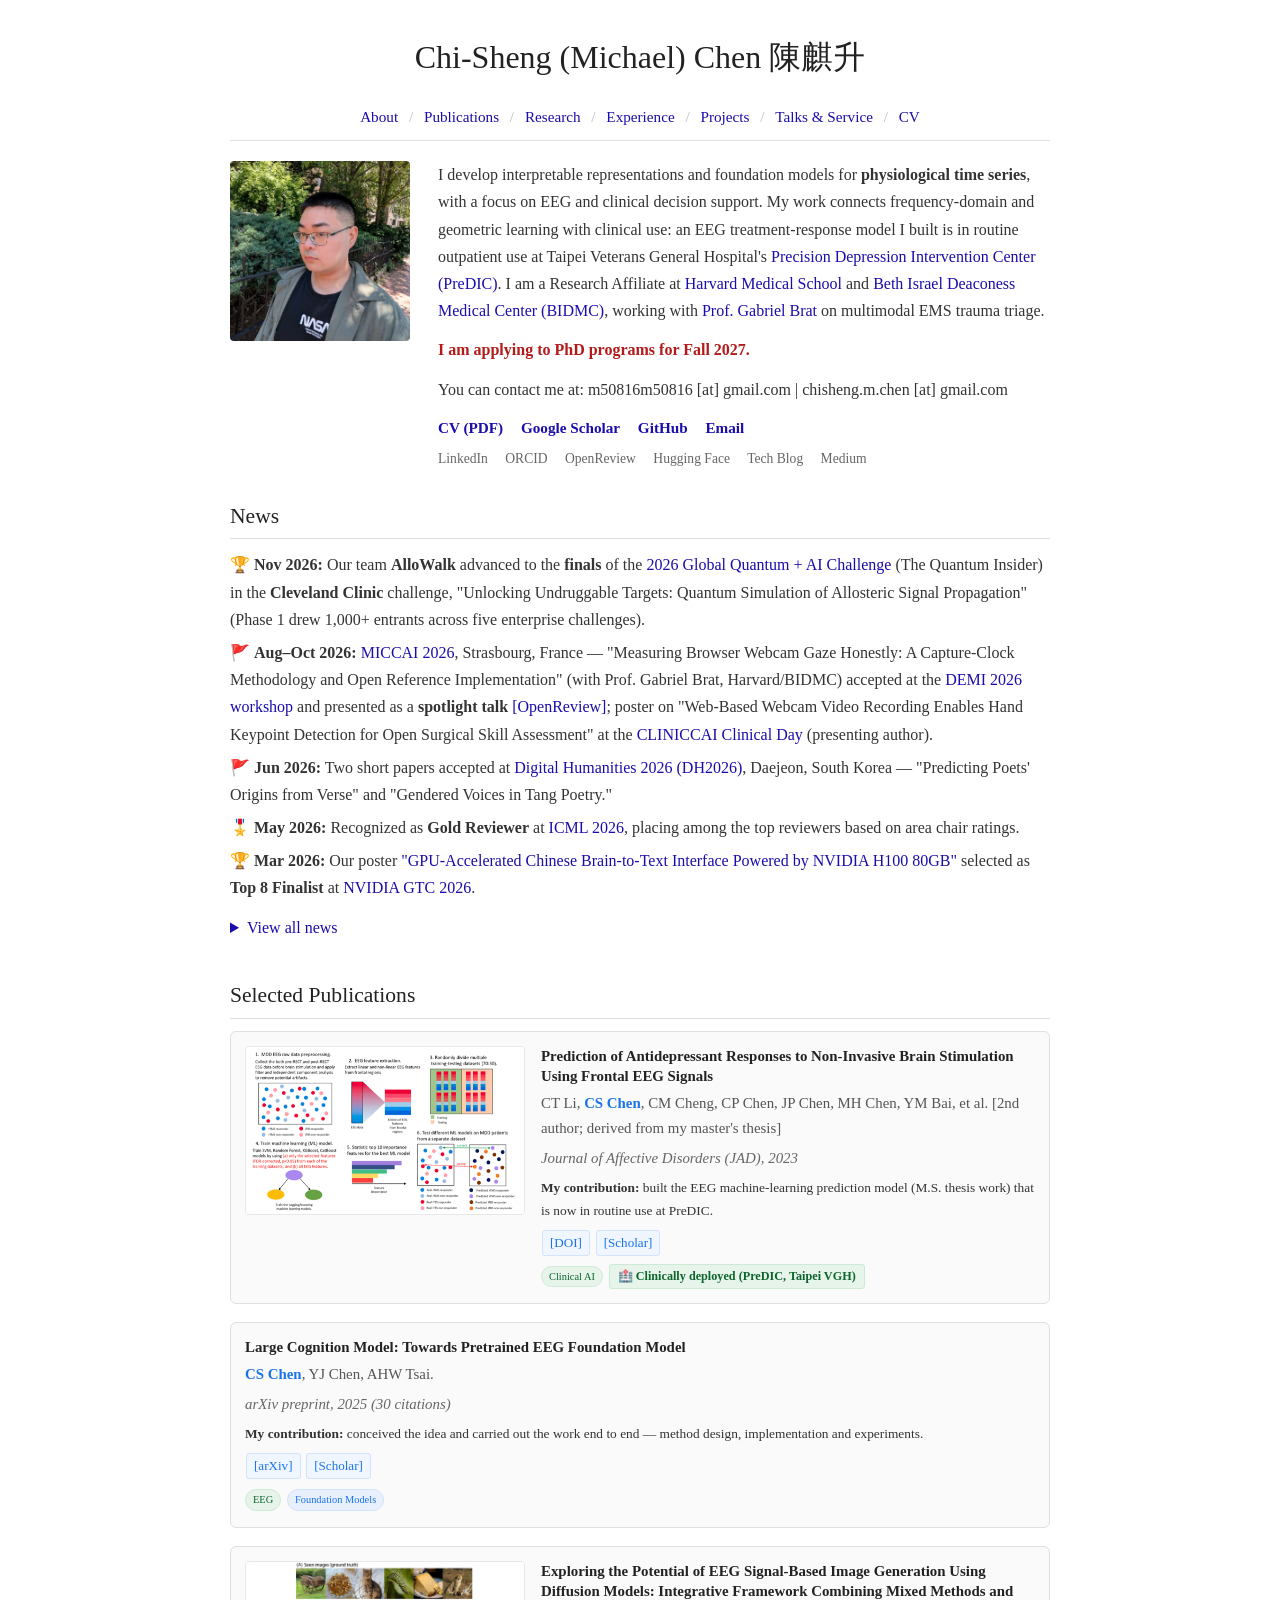
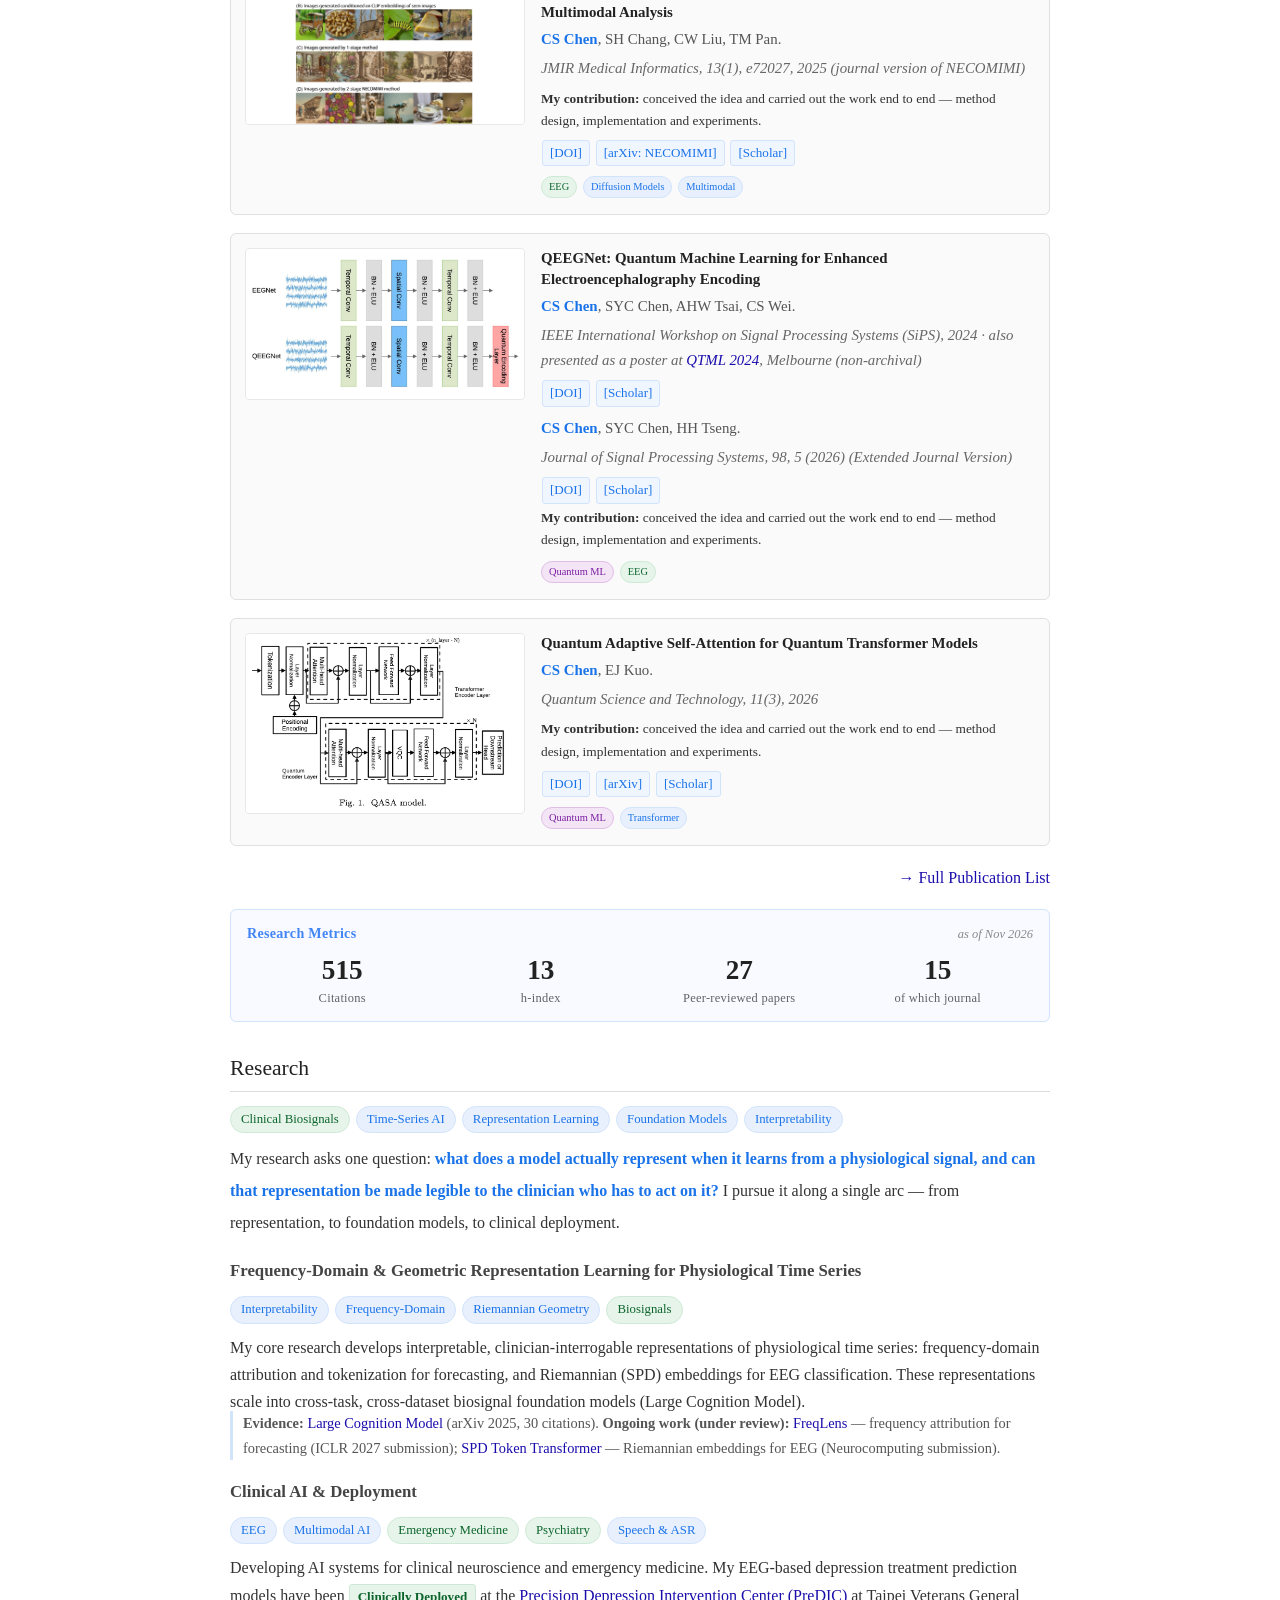
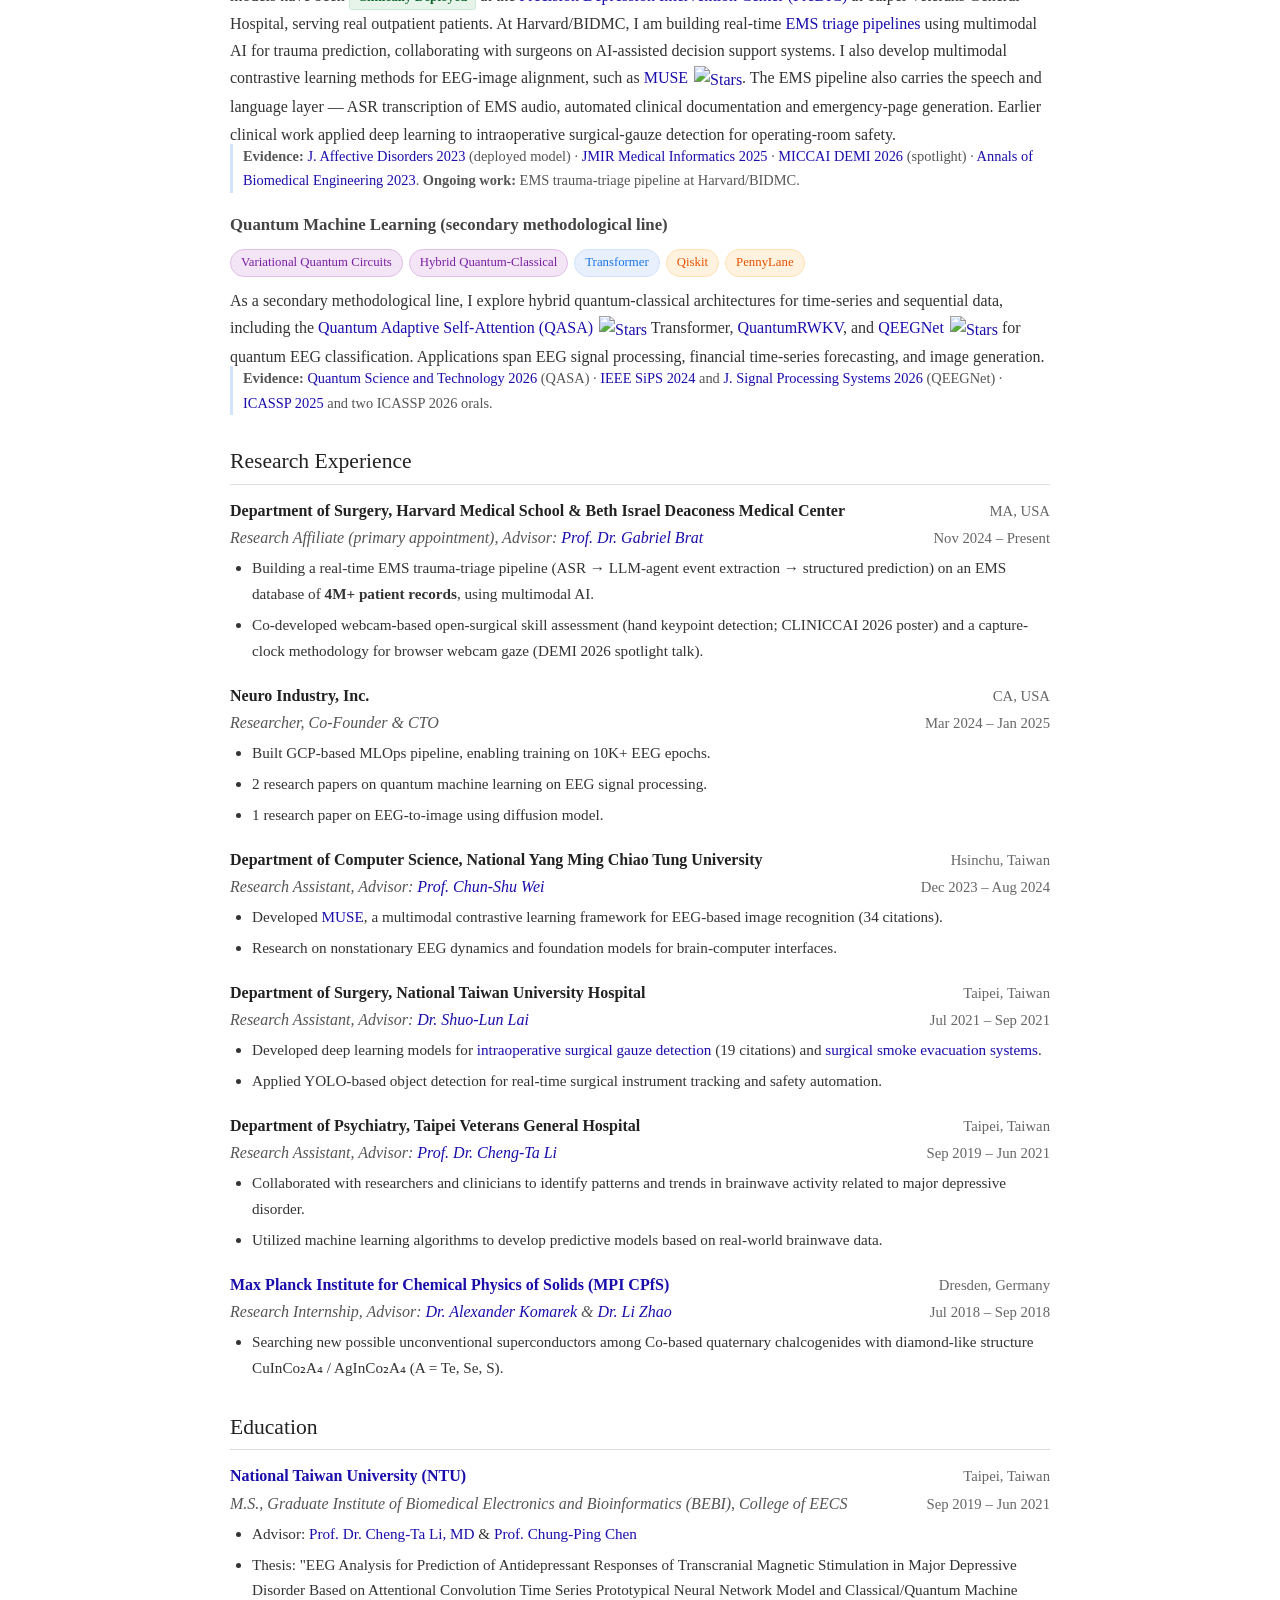
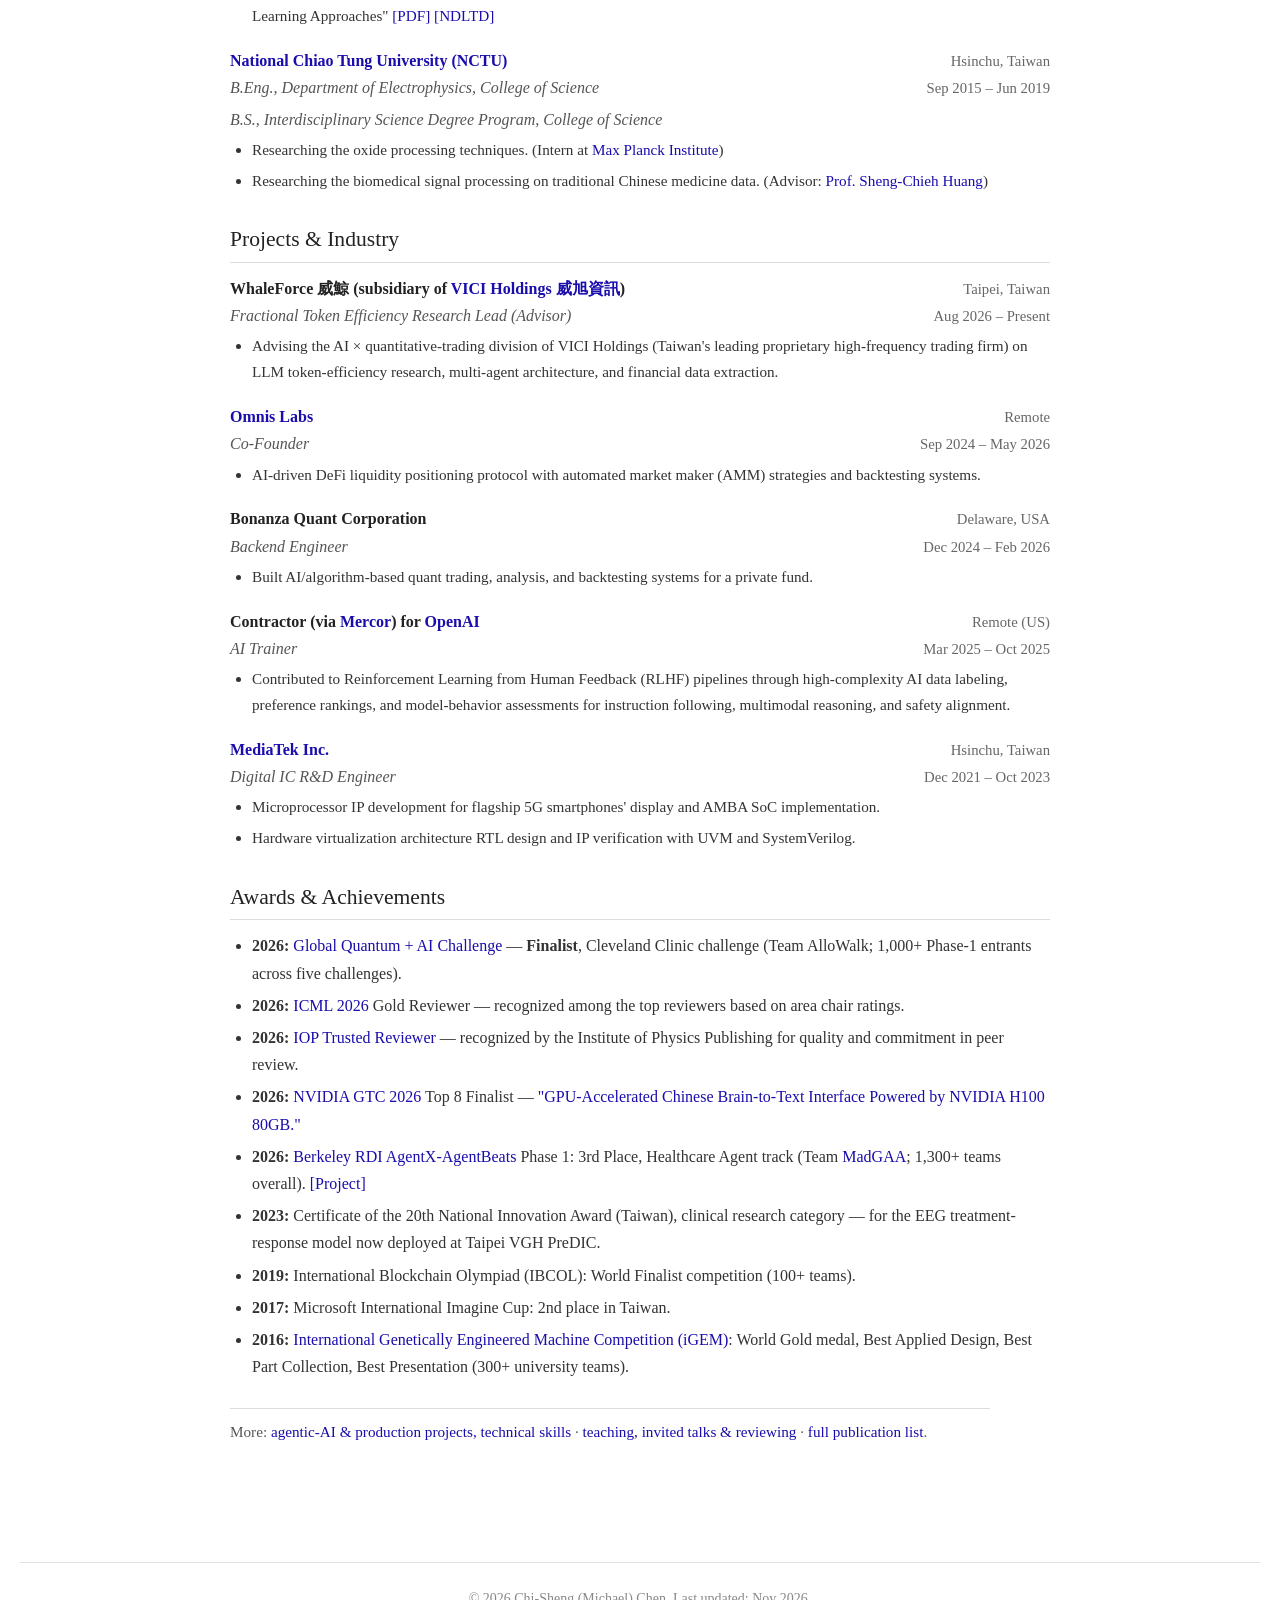
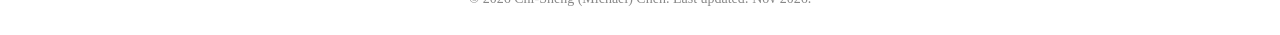
==== commit 447e1387: "Selected Publications: add 'My contribution' lines; define the 4M+ and 10K+ figures - 4M+ is the siz" ====
--- a/index.html
+++ b/index.html
@@ -78,7 +78,7 @@
     <a href="#experience">Experience</a> <span class="sep">/</span>
     <a href="projects.html">Projects</a> <span class="sep">/</span>
     <a href="activities.html">Talks &amp; Service</a> <span class="sep">/</span>
-    <a href="CV_ChiSheng_Chen.pdf?v=2026-11-17c">CV</a>
+    <a href="CV_ChiSheng_Chen.pdf?v=2026-11-17d">CV</a>
   </nav>
 
   <section class="about" id="about">
@@ -106,7 +106,7 @@
         <span>chisheng.m.chen [at] gmail.com</span>
       </p>
       <div class="links links-primary">
-        <a href="CV_ChiSheng_Chen.pdf?v=2026-11-17c">CV (PDF)</a>
+        <a href="CV_ChiSheng_Chen.pdf?v=2026-11-17d">CV (PDF)</a>
         <a href="https://scholar.google.com.tw/citations?user=5XHD7nkAAAAJ&hl=zh-TW">Google Scholar</a>
         <a href="https://github.com/ChiShengChen">GitHub</a>
         <a class="js-email" data-u="m50816m50816" data-d="gmail.com" href="#about">Email</a>
@@ -149,6 +149,7 @@
       <div class="pub-title">Prediction of Antidepressant Responses to Non-Invasive Brain Stimulation Using Frontal EEG Signals</div>
       <div class="pub-authors">CT Li, <span class="me">CS Chen</span>, CM Cheng, CP Chen, JP Chen, MH Chen, YM Bai, et al. <span class="pub-note">[2nd author; derived from my master's thesis]</span></div>
       <div class="pub-venue">Journal of Affective Disorders (JAD), 2023</div>
+      <div class="pub-contrib"><strong>My contribution:</strong> built the EEG machine-learning prediction model (M.S. thesis work) that is now in routine use at PreDIC.</div>
       <div class="pub-links">
         <a href="https://doi.org/10.1016/j.jad.2023.08.059">[DOI]</a>
         <a href="https://scholar.google.com/citations?view_op=view_citation&hl=en&user=5XHD7nkAAAAJ&pagesize=100&citation_for_view=5XHD7nkAAAAJ:qjMakFHDy7sC">[Scholar]</a>
@@ -166,6 +167,7 @@
       <div class="pub-title">Large Cognition Model: Towards Pretrained EEG Foundation Model</div>
       <div class="pub-authors"><span class="me">CS Chen</span>, YJ Chen, AHW Tsai.</div>
       <div class="pub-venue">arXiv preprint, 2025 <span class="pub-note">(30 citations)</span></div>
+      <div class="pub-contrib"><strong>My contribution:</strong> conceived the idea and carried out the work end to end — method design, implementation and experiments.</div>
       <div class="pub-links">
         <a href="https://arxiv.org/abs/2502.17464">[arXiv]</a>
         <a href="https://scholar.google.com/citations?view_op=view_citation&hl=en&user=5XHD7nkAAAAJ&pagesize=100&citation_for_view=5XHD7nkAAAAJ:roLk4NBRz8UC">[Scholar]</a>
@@ -186,6 +188,7 @@
       <div class="pub-title">Exploring the Potential of EEG Signal-Based Image Generation Using Diffusion Models: Integrative Framework Combining Mixed Methods and Multimodal Analysis</div>
       <div class="pub-authors"><span class="me">CS Chen</span>, SH Chang, CW Liu, TM Pan.</div>
       <div class="pub-venue">JMIR Medical Informatics, 13(1), e72027, 2025 <span class="pub-note">(journal version of NECOMIMI)</span></div>
+      <div class="pub-contrib"><strong>My contribution:</strong> conceived the idea and carried out the work end to end — method design, implementation and experiments.</div>
       <div class="pub-links">
         <a href="https://doi.org/10.2196/72027">[DOI]</a>
         <a href="https://arxiv.org/abs/2410.00712">[arXiv: NECOMIMI]</a>
@@ -218,6 +221,7 @@
         <a href="https://doi.org/10.1007/s11265-025-01979-2">[DOI]</a>
         <a href="https://scholar.google.com/citations?view_op=view_citation&hl=en&user=5XHD7nkAAAAJ&pagesize=100&citation_for_view=5XHD7nkAAAAJ:hqOjcs7Dif8C">[Scholar]</a>
       </div>
+      <div class="pub-contrib"><strong>My contribution:</strong> conceived the idea and carried out the work end to end — method design, implementation and experiments.</div>
       <div class="pub-tags">
         <span class="tag tag-quantum">Quantum ML</span>
         <span class="tag tag-med">EEG</span>
@@ -234,6 +238,7 @@
       <div class="pub-title">Quantum Adaptive Self-Attention for Quantum Transformer Models</div>
       <div class="pub-authors"><span class="me">CS Chen</span>, EJ Kuo.</div>
       <div class="pub-venue">Quantum Science and Technology, 11(3), 2026</div>
+      <div class="pub-contrib"><strong>My contribution:</strong> conceived the idea and carried out the work end to end — method design, implementation and experiments.</div>
       <div class="pub-links">
         <a href="https://doi.org/10.1088/2058-9565/ae8b21">[DOI]</a>
         <a href="https://arxiv.org/abs/2504.05336">[arXiv]</a>
@@ -358,7 +363,7 @@
       <span class="dates">Nov 2024 – Present</span>
     </div>
     <ul>
-      <li>Building a real-time EMS trauma-triage pipeline (ASR &rarr; LLM-agent event extraction &rarr; structured prediction) over <strong>4M+ patient records</strong> using multimodal AI.</li>
+      <li>Building a real-time EMS trauma-triage pipeline (ASR &rarr; LLM-agent event extraction &rarr; structured prediction) on an EMS database of <strong>4M+ patient records</strong>, using multimodal AI.</li>
       <li>Co-developed webcam-based open-surgical skill assessment (hand keypoint detection; CLINICCAI 2026 poster) and a capture-clock methodology for browser webcam gaze (DEMI 2026 spotlight talk).</li>
     </ul>
   </div>
@@ -373,7 +378,7 @@
       <span class="dates">Mar 2024 – Jan 2025</span>
     </div>
     <ul>
-      <li>Built GCP-based MLOps pipeline, enabling training on 10K+ EEG samples.</li>
+      <li>Built GCP-based MLOps pipeline, enabling training on 10K+ EEG epochs.</li>
       <li>2 research papers on quantum machine learning on EEG signal processing.</li>
       <li>1 research paper on EEG-to-image using diffusion model.</li>
     </ul>
--- a/style.css
+++ b/style.css
@@ -727,3 +727,9 @@
   padding-left: 10px;
   border-left: 3px solid #d2e3fc;
 }
+
+.pub-contrib {
+  font-size: 0.9em;
+  color: #333;
+  margin: 2px 0 6px;
+}
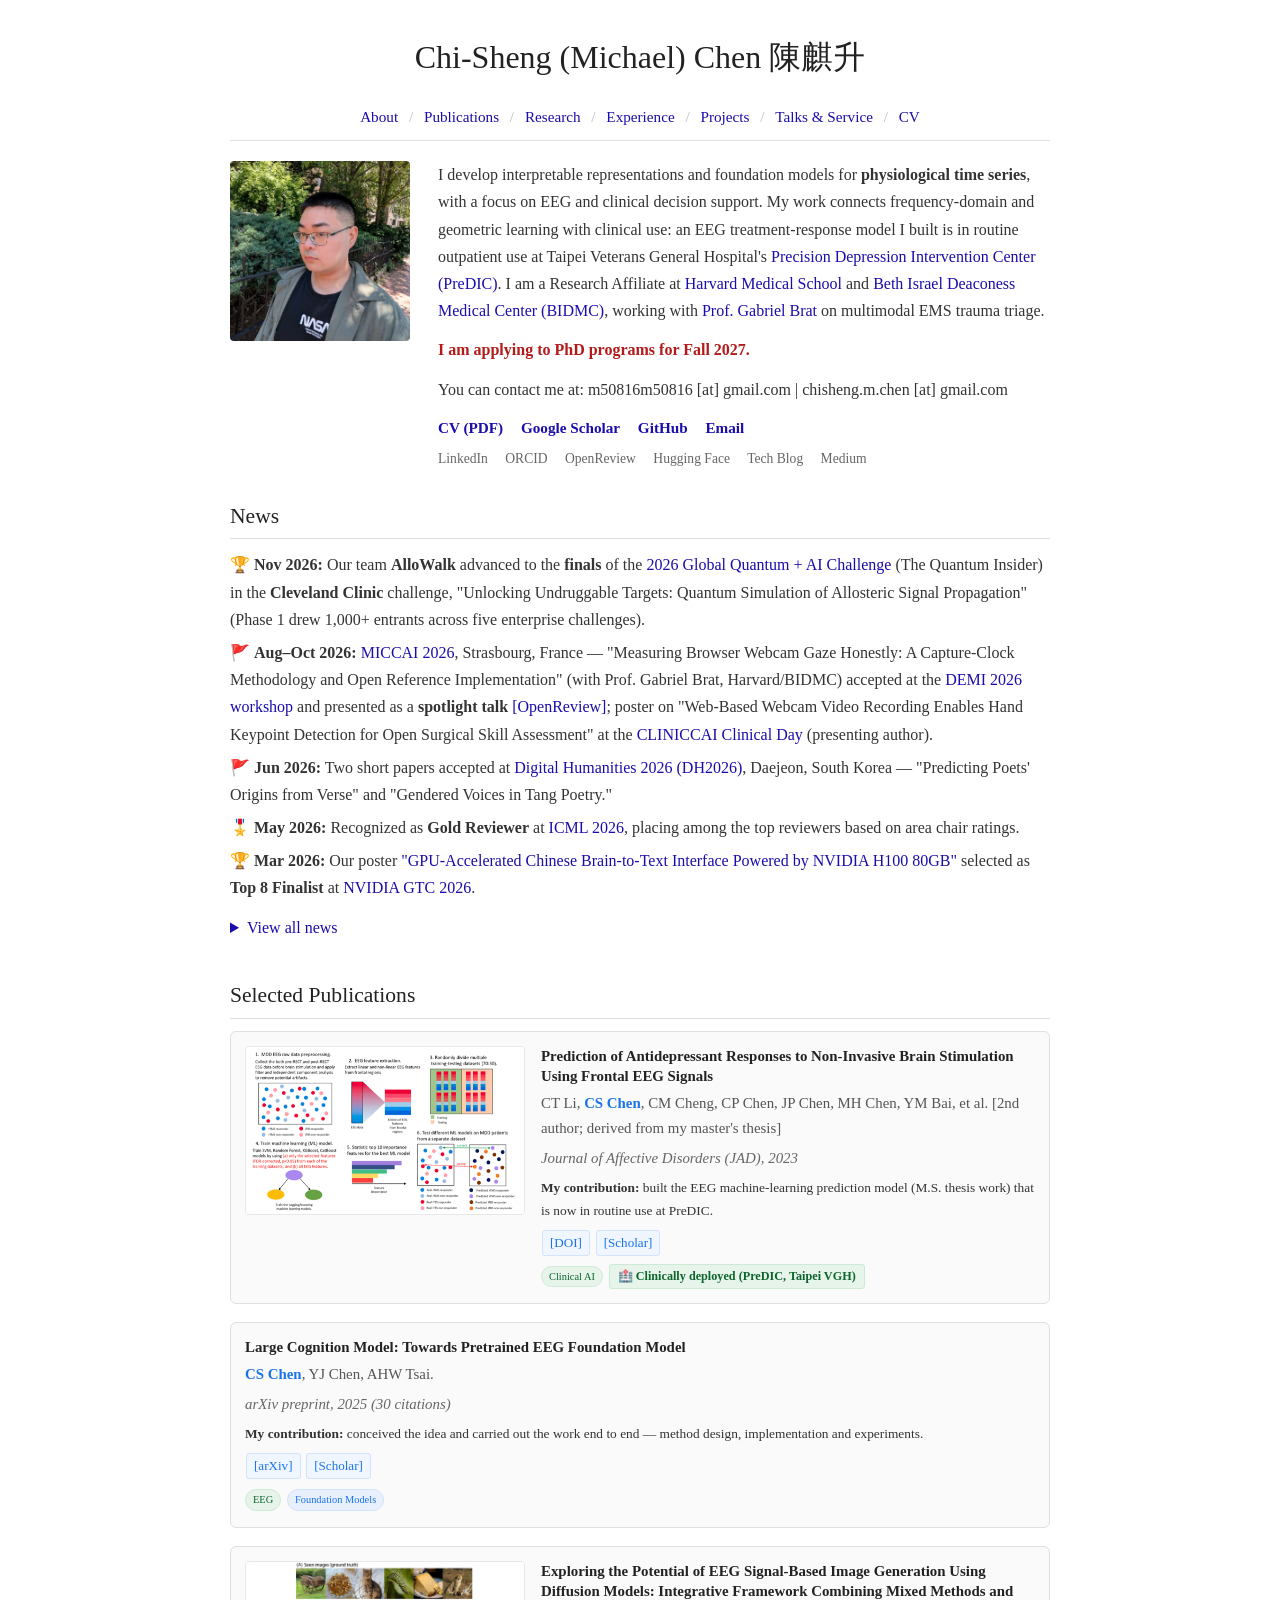
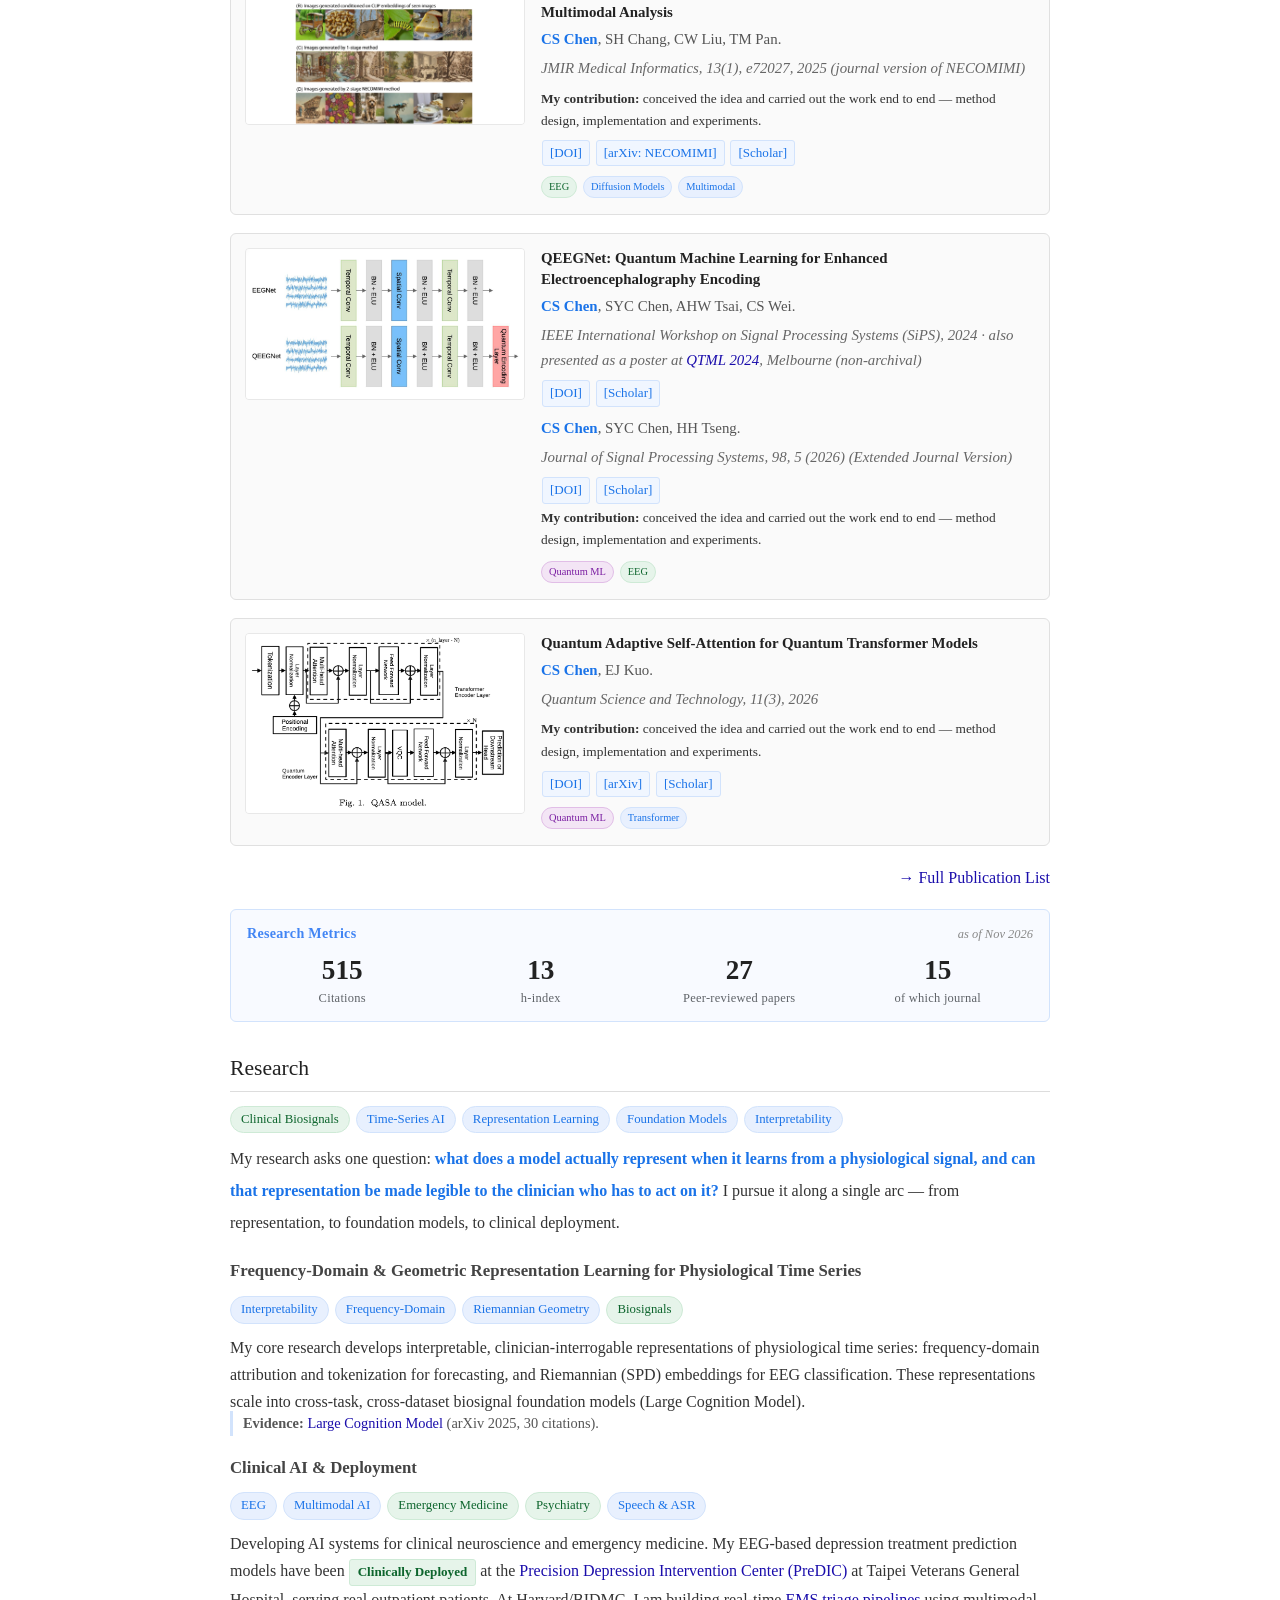
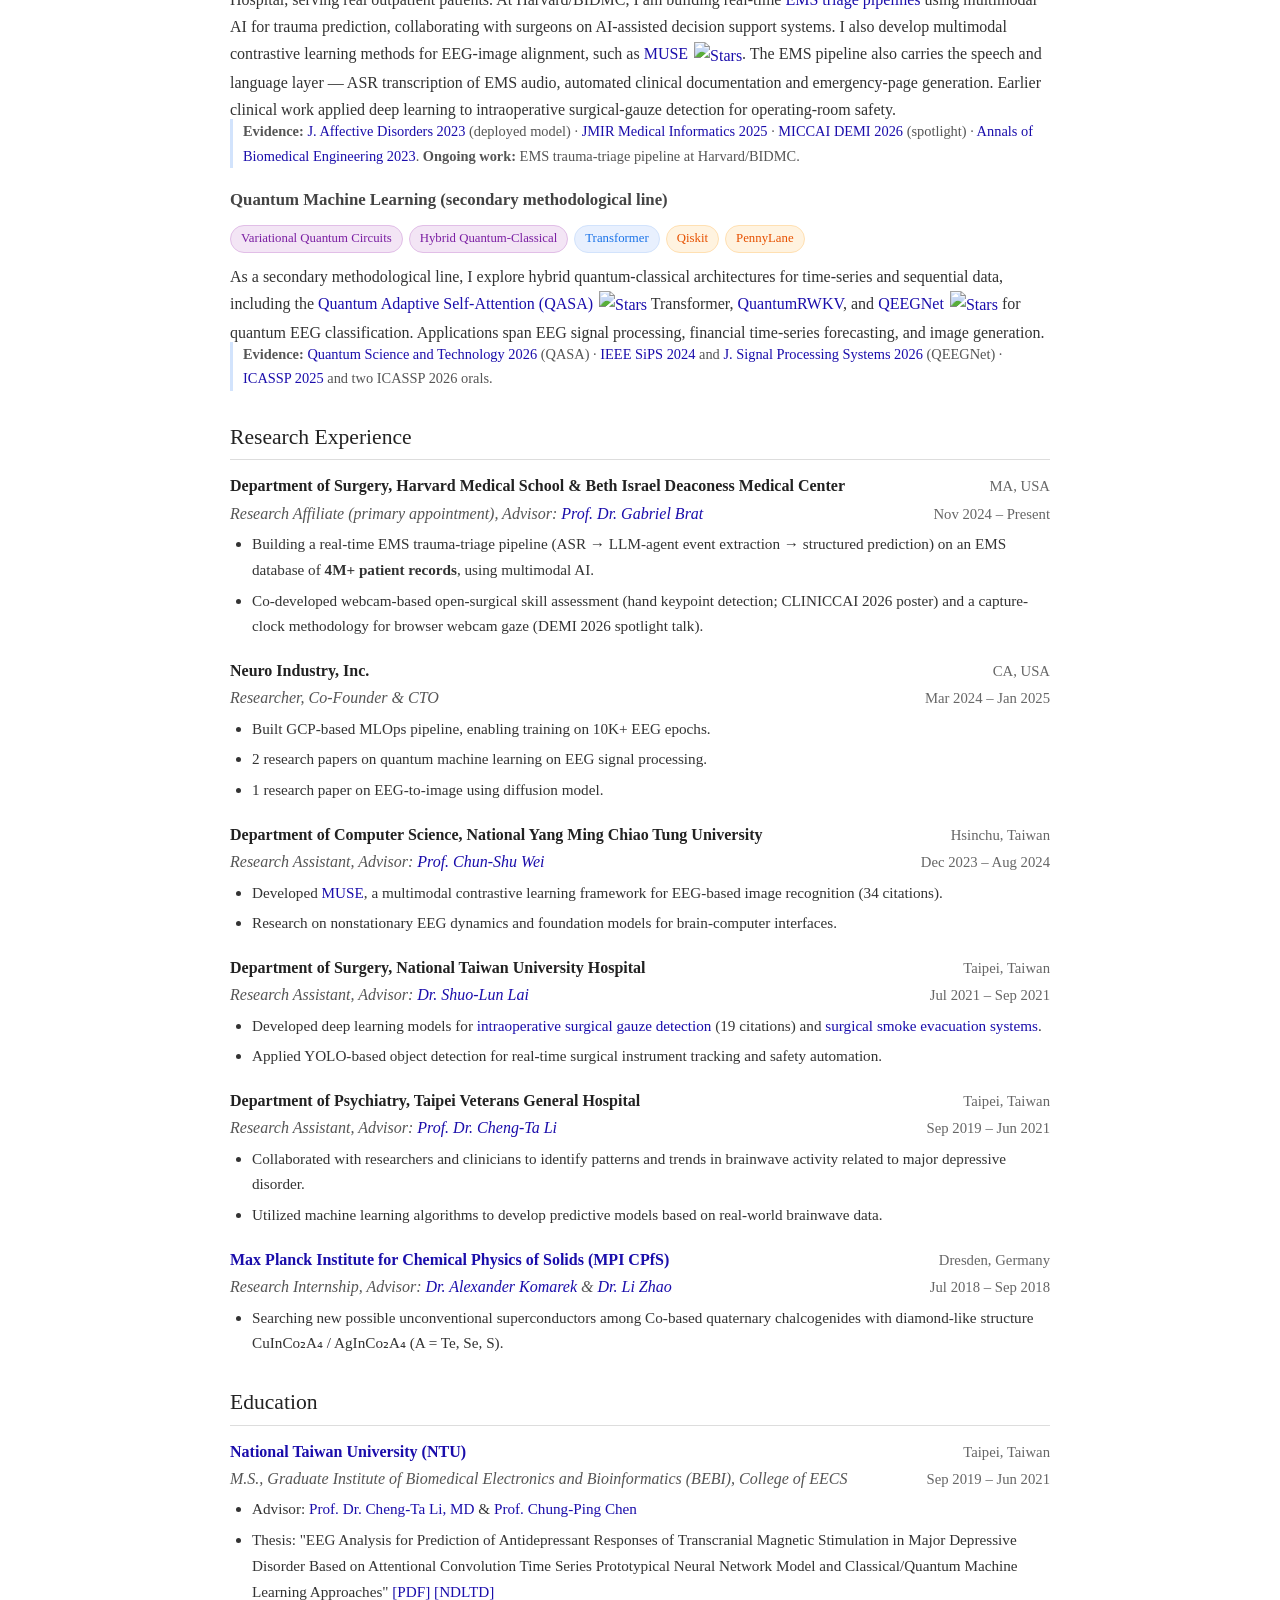
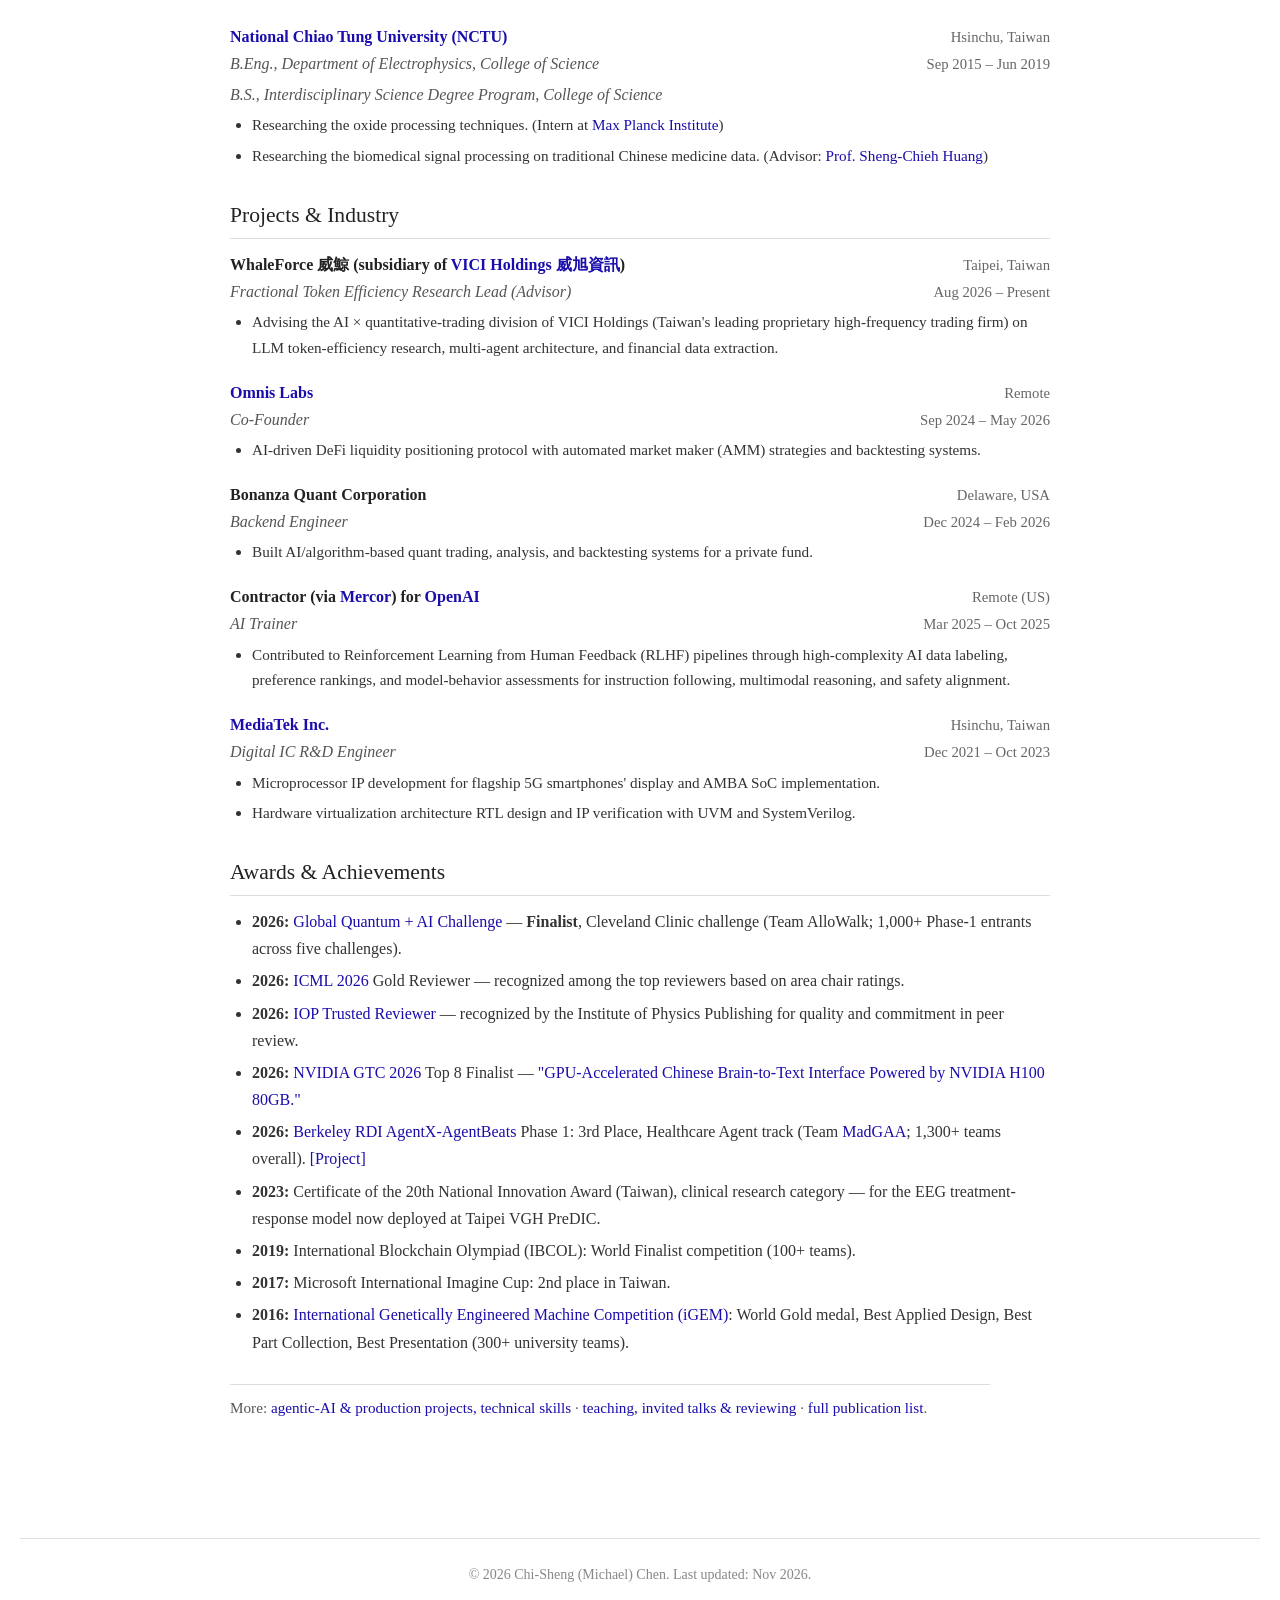
==== commit b5bba045: "Research: drop the under-review FreqLens / SPD Token Transformer mention from the homepage (keeps th" ====
--- a/index.html
+++ b/index.html
@@ -305,9 +305,7 @@
     frequency-domain attribution and tokenization for forecasting, and Riemannian (SPD) embeddings for EEG classification. These representations scale into
     cross-task, cross-dataset biosignal foundation models (Large Cognition Model).
   </p>
-  <p class="evidence"><strong>Evidence:</strong> <a href="https://arxiv.org/abs/2502.17464" target="_blank">Large Cognition Model</a> (arXiv 2025, 30 citations).
-    <strong>Ongoing work (under review):</strong> <a href="https://arxiv.org/abs/2602.08768" target="_blank">FreqLens</a> — frequency attribution for forecasting (ICLR 2027 submission);
-    <a href="https://arxiv.org/abs/2601.21521" target="_blank">SPD Token Transformer</a> — Riemannian embeddings for EEG (Neurocomputing submission).</p>
+  <p class="evidence"><strong>Evidence:</strong> <a href="https://arxiv.org/abs/2502.17464" target="_blank">Large Cognition Model</a> (arXiv 2025, 30 citations).</p>
 
   <h3>Clinical AI &amp; Deployment</h3>
   <div class="tags">
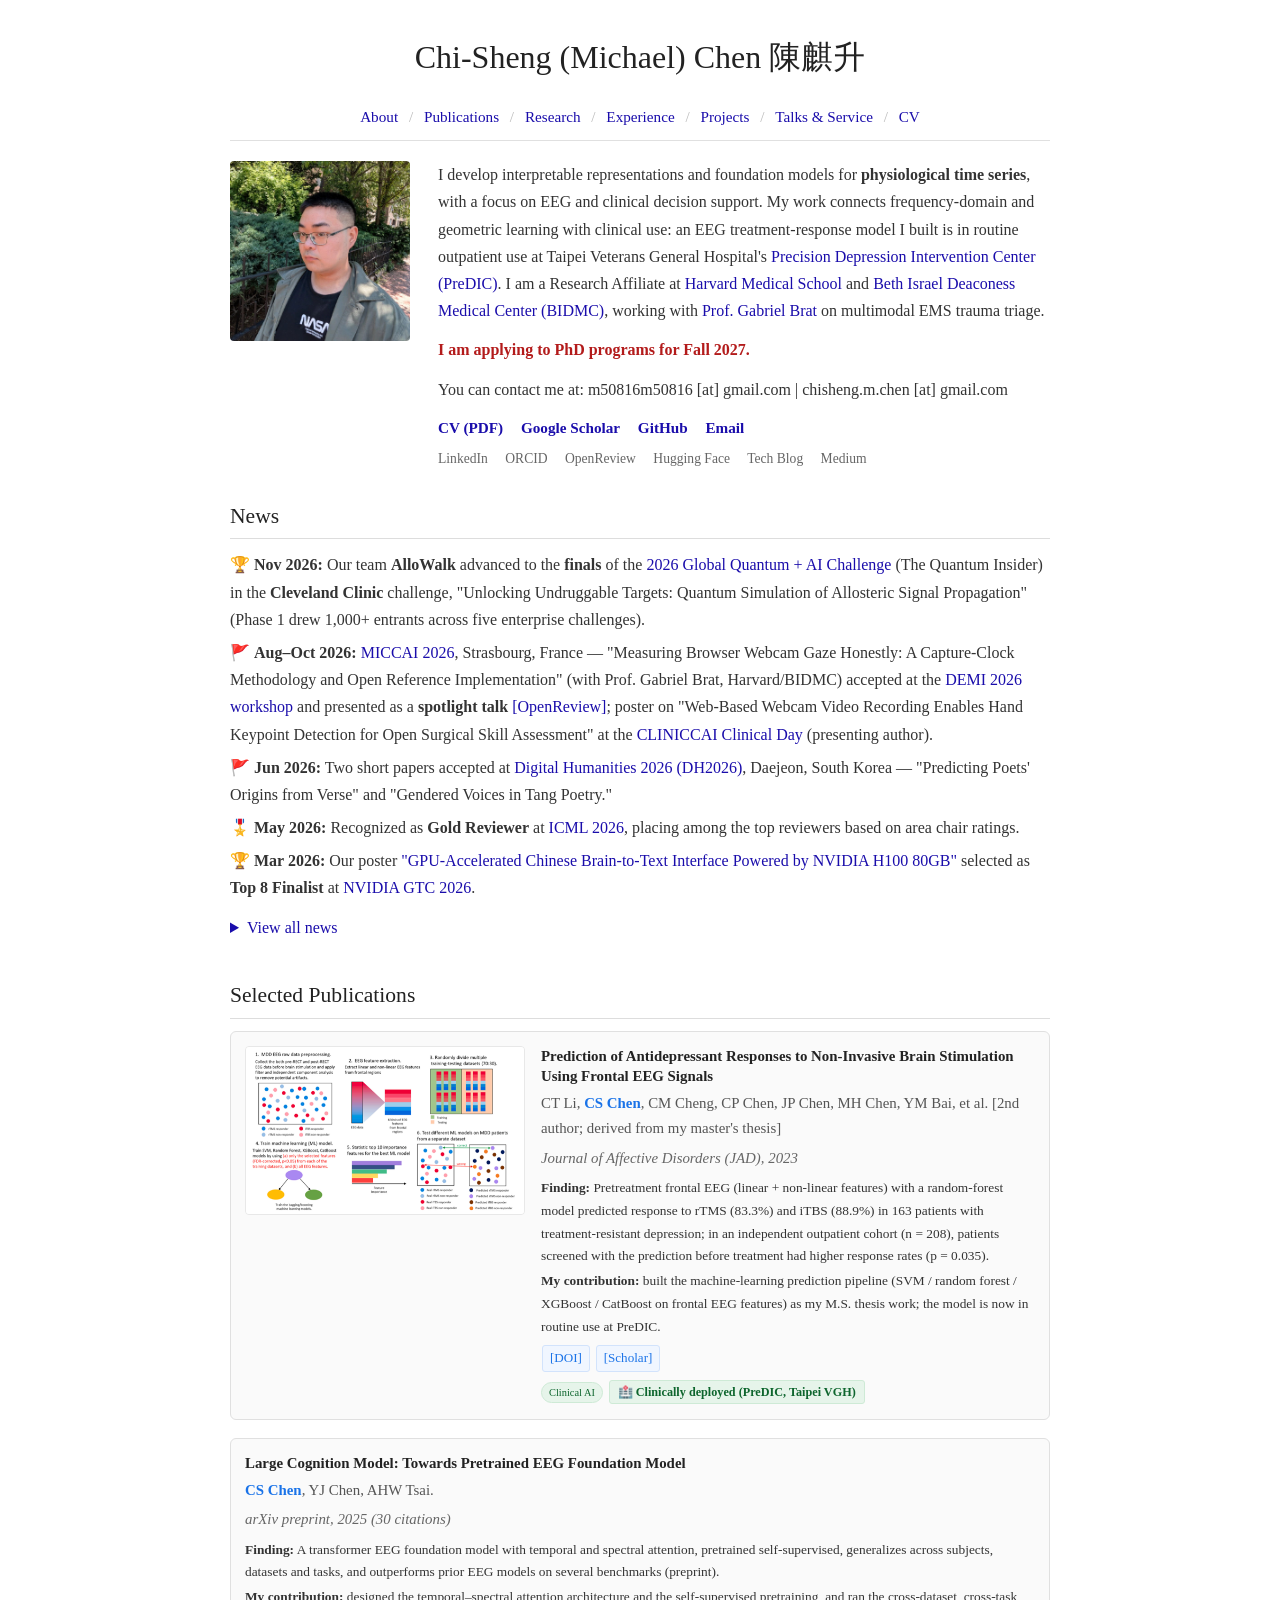
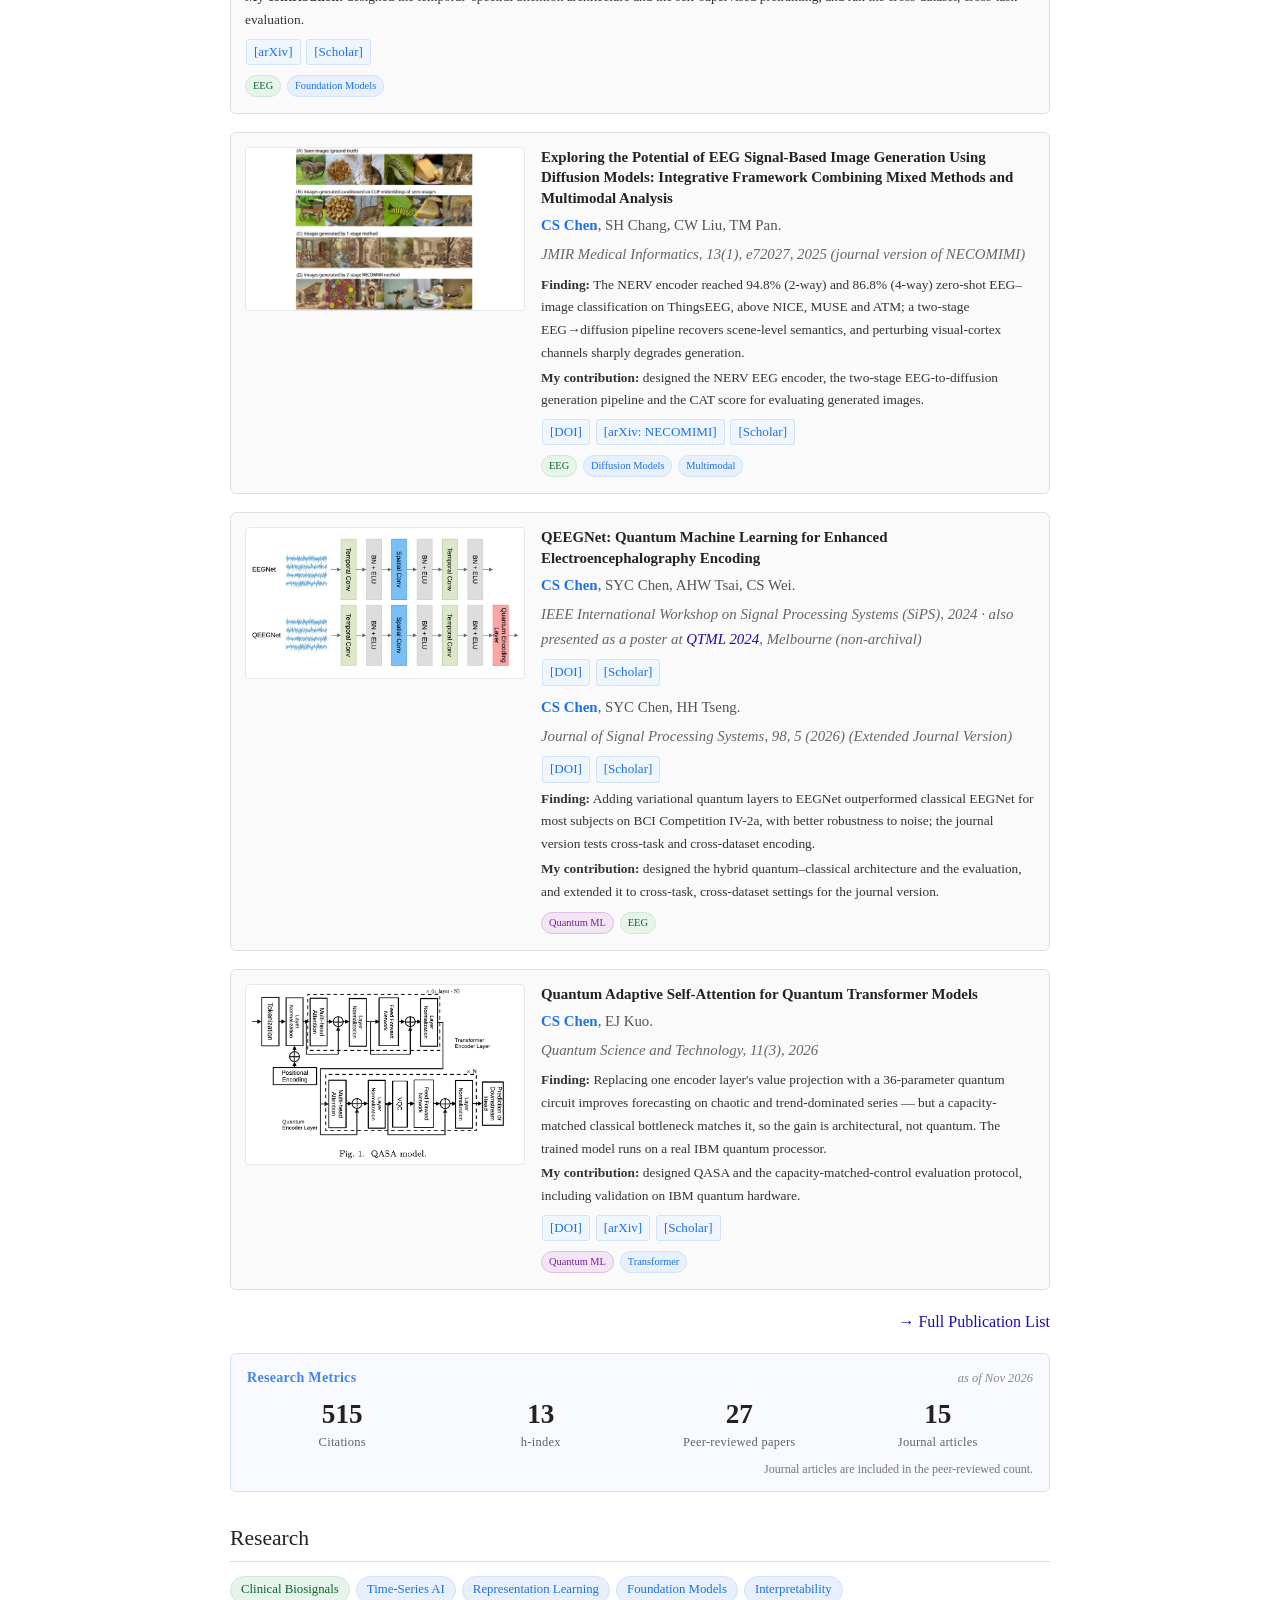
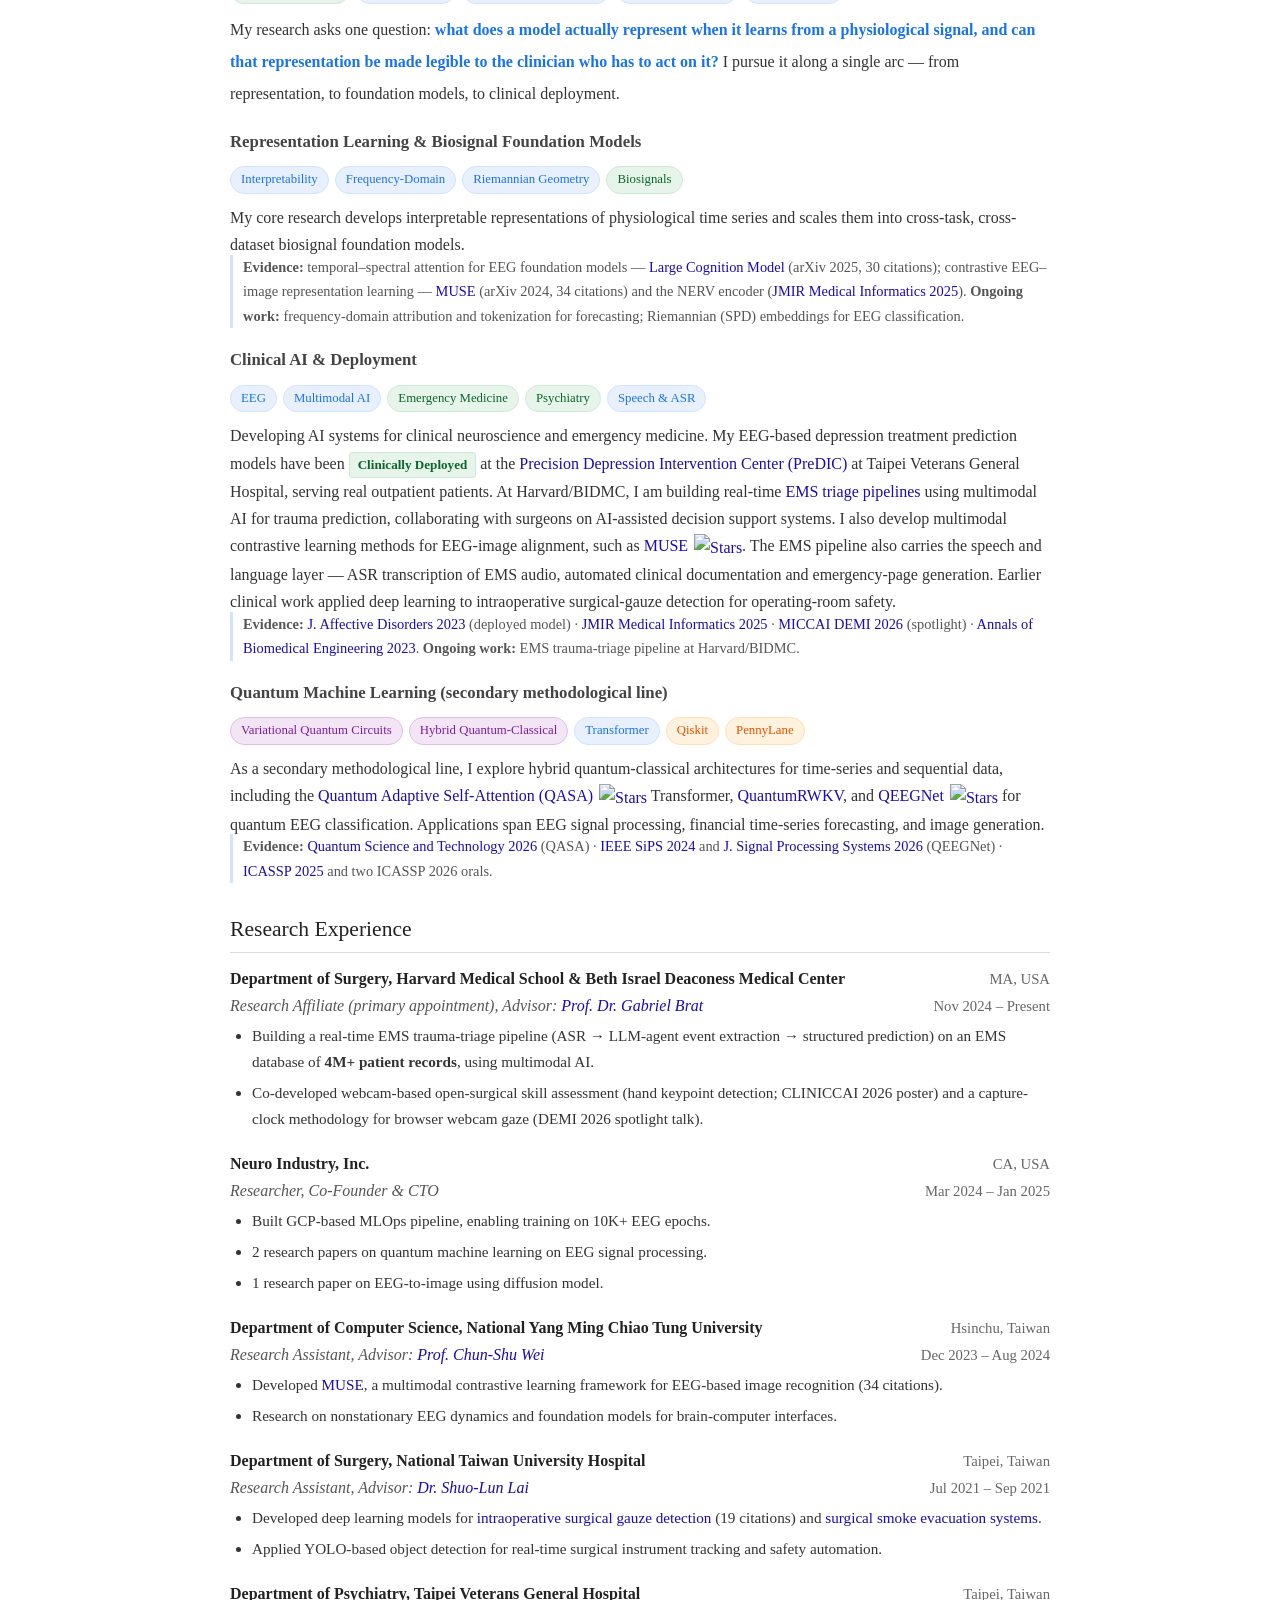
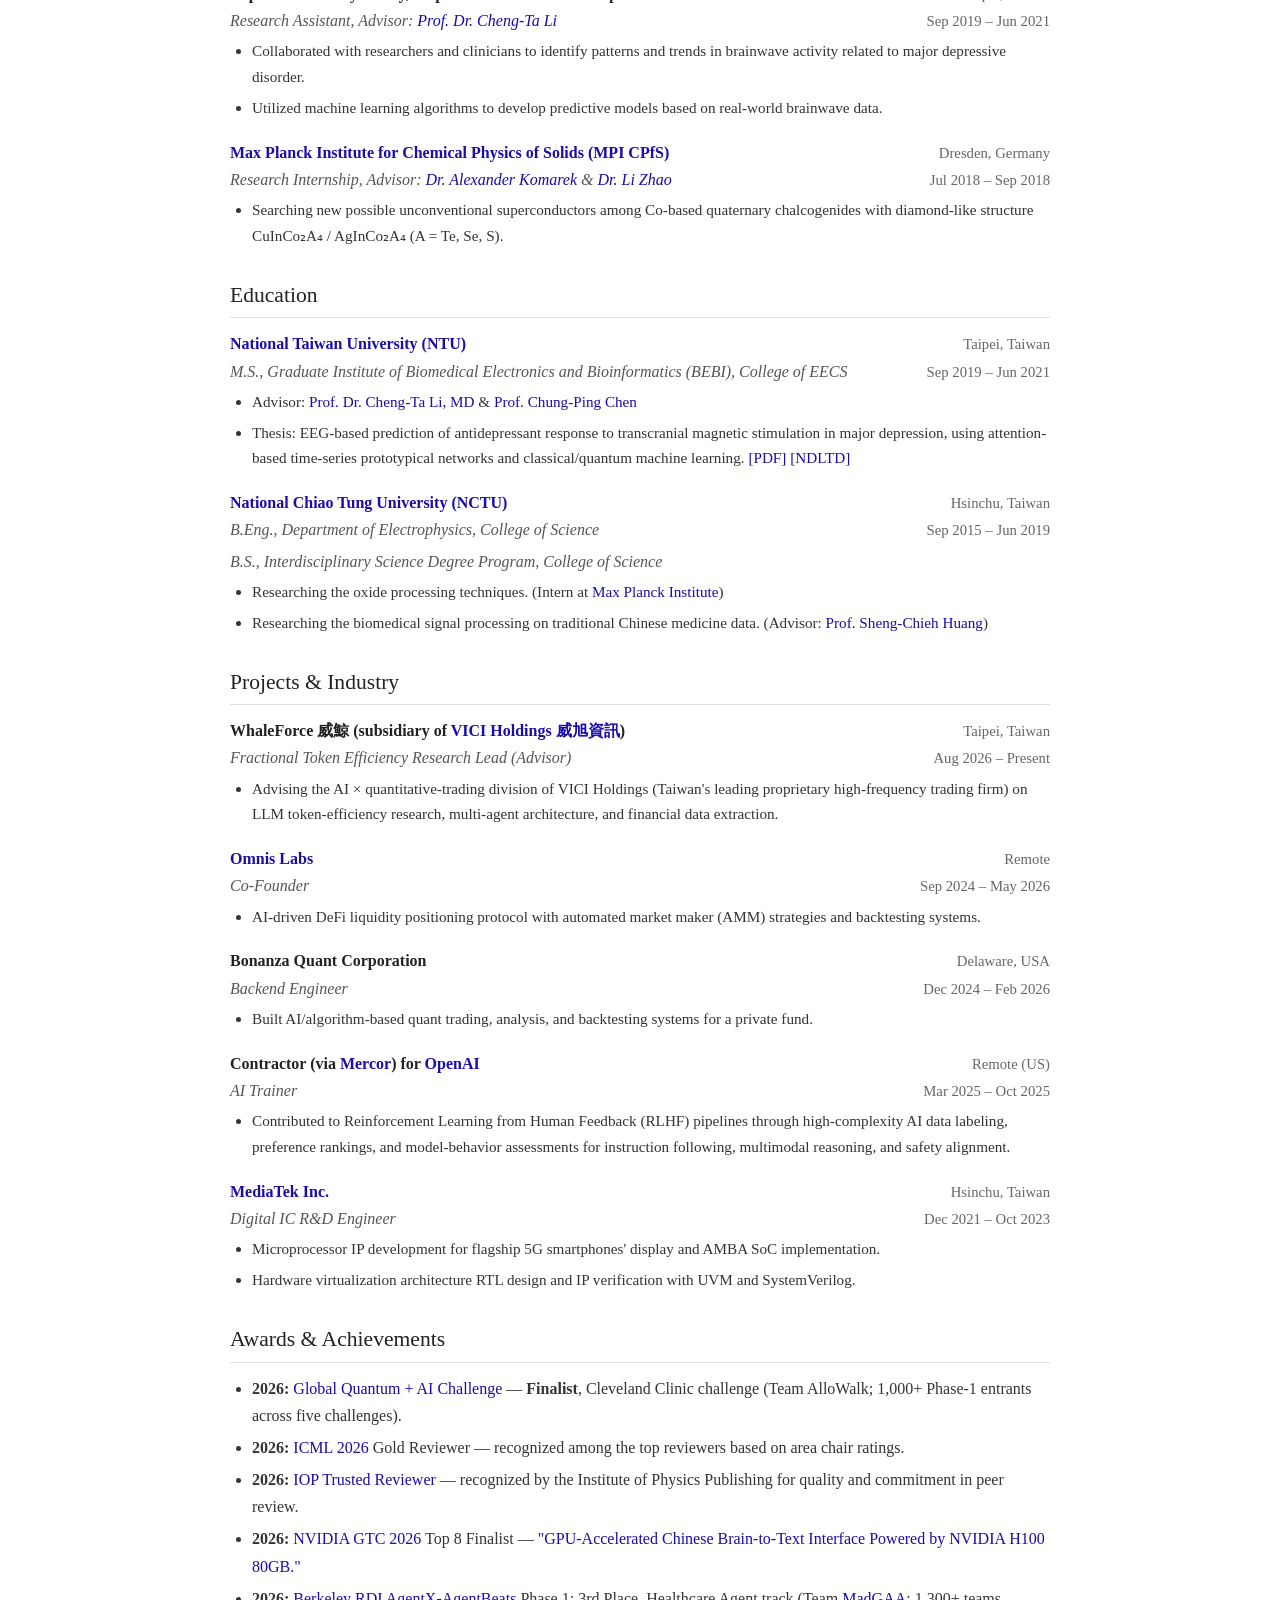
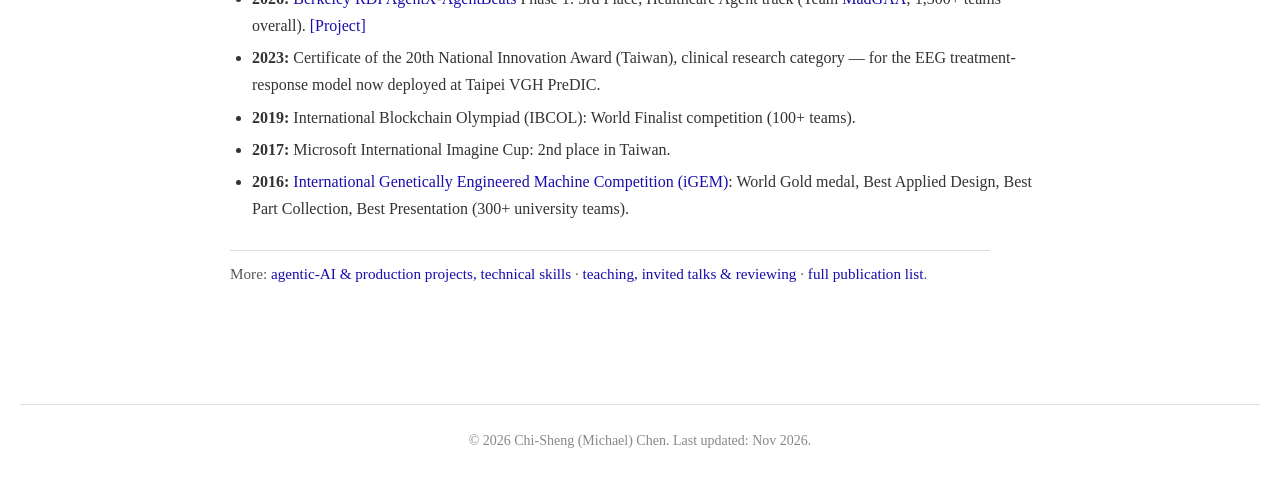
==== commit a4bdfc7c: "Selected Publications: one-line Finding per paper and paper-specific contributions; map research cla" ====
--- a/index.html
+++ b/index.html
@@ -149,7 +149,8 @@
       <div class="pub-title">Prediction of Antidepressant Responses to Non-Invasive Brain Stimulation Using Frontal EEG Signals</div>
       <div class="pub-authors">CT Li, <span class="me">CS Chen</span>, CM Cheng, CP Chen, JP Chen, MH Chen, YM Bai, et al. <span class="pub-note">[2nd author; derived from my master's thesis]</span></div>
       <div class="pub-venue">Journal of Affective Disorders (JAD), 2023</div>
-      <div class="pub-contrib"><strong>My contribution:</strong> built the EEG machine-learning prediction model (M.S. thesis work) that is now in routine use at PreDIC.</div>
+      <div class="pub-finding"><strong>Finding:</strong> Pretreatment frontal EEG (linear + non-linear features) with a random-forest model predicted response to rTMS (83.3%) and iTBS (88.9%) in 163 patients with treatment-resistant depression; in an independent outpatient cohort (n = 208), patients screened with the prediction before treatment had higher response rates (p = 0.035).</div>
+      <div class="pub-contrib"><strong>My contribution:</strong> built the machine-learning prediction pipeline (SVM / random forest / XGBoost / CatBoost on frontal EEG features) as my M.S. thesis work; the model is now in routine use at PreDIC.</div>
       <div class="pub-links">
         <a href="https://doi.org/10.1016/j.jad.2023.08.059">[DOI]</a>
         <a href="https://scholar.google.com/citations?view_op=view_citation&hl=en&user=5XHD7nkAAAAJ&pagesize=100&citation_for_view=5XHD7nkAAAAJ:qjMakFHDy7sC">[Scholar]</a>
@@ -167,7 +168,8 @@
       <div class="pub-title">Large Cognition Model: Towards Pretrained EEG Foundation Model</div>
       <div class="pub-authors"><span class="me">CS Chen</span>, YJ Chen, AHW Tsai.</div>
       <div class="pub-venue">arXiv preprint, 2025 <span class="pub-note">(30 citations)</span></div>
-      <div class="pub-contrib"><strong>My contribution:</strong> conceived the idea and carried out the work end to end — method design, implementation and experiments.</div>
+      <div class="pub-finding"><strong>Finding:</strong> A transformer EEG foundation model with temporal and spectral attention, pretrained self-supervised, generalizes across subjects, datasets and tasks, and outperforms prior EEG models on several benchmarks (preprint).</div>
+      <div class="pub-contrib"><strong>My contribution:</strong> designed the temporal–spectral attention architecture and the self-supervised pretraining, and ran the cross-dataset, cross-task evaluation.</div>
       <div class="pub-links">
         <a href="https://arxiv.org/abs/2502.17464">[arXiv]</a>
         <a href="https://scholar.google.com/citations?view_op=view_citation&hl=en&user=5XHD7nkAAAAJ&pagesize=100&citation_for_view=5XHD7nkAAAAJ:roLk4NBRz8UC">[Scholar]</a>
@@ -188,7 +190,8 @@
       <div class="pub-title">Exploring the Potential of EEG Signal-Based Image Generation Using Diffusion Models: Integrative Framework Combining Mixed Methods and Multimodal Analysis</div>
       <div class="pub-authors"><span class="me">CS Chen</span>, SH Chang, CW Liu, TM Pan.</div>
       <div class="pub-venue">JMIR Medical Informatics, 13(1), e72027, 2025 <span class="pub-note">(journal version of NECOMIMI)</span></div>
-      <div class="pub-contrib"><strong>My contribution:</strong> conceived the idea and carried out the work end to end — method design, implementation and experiments.</div>
+      <div class="pub-finding"><strong>Finding:</strong> The NERV encoder reached 94.8% (2-way) and 86.8% (4-way) zero-shot EEG–image classification on ThingsEEG, above NICE, MUSE and ATM; a two-stage EEG→diffusion pipeline recovers scene-level semantics, and perturbing visual-cortex channels sharply degrades generation.</div>
+      <div class="pub-contrib"><strong>My contribution:</strong> designed the NERV EEG encoder, the two-stage EEG-to-diffusion generation pipeline and the CAT score for evaluating generated images.</div>
       <div class="pub-links">
         <a href="https://doi.org/10.2196/72027">[DOI]</a>
         <a href="https://arxiv.org/abs/2410.00712">[arXiv: NECOMIMI]</a>
@@ -221,7 +224,8 @@
         <a href="https://doi.org/10.1007/s11265-025-01979-2">[DOI]</a>
         <a href="https://scholar.google.com/citations?view_op=view_citation&hl=en&user=5XHD7nkAAAAJ&pagesize=100&citation_for_view=5XHD7nkAAAAJ:hqOjcs7Dif8C">[Scholar]</a>
       </div>
-      <div class="pub-contrib"><strong>My contribution:</strong> conceived the idea and carried out the work end to end — method design, implementation and experiments.</div>
+      <div class="pub-finding"><strong>Finding:</strong> Adding variational quantum layers to EEGNet outperformed classical EEGNet for most subjects on BCI Competition IV-2a, with better robustness to noise; the journal version tests cross-task and cross-dataset encoding.</div>
+      <div class="pub-contrib"><strong>My contribution:</strong> designed the hybrid quantum–classical architecture and the evaluation, and extended it to cross-task, cross-dataset settings for the journal version.</div>
       <div class="pub-tags">
         <span class="tag tag-quantum">Quantum ML</span>
         <span class="tag tag-med">EEG</span>
@@ -238,7 +242,8 @@
       <div class="pub-title">Quantum Adaptive Self-Attention for Quantum Transformer Models</div>
       <div class="pub-authors"><span class="me">CS Chen</span>, EJ Kuo.</div>
       <div class="pub-venue">Quantum Science and Technology, 11(3), 2026</div>
-      <div class="pub-contrib"><strong>My contribution:</strong> conceived the idea and carried out the work end to end — method design, implementation and experiments.</div>
+      <div class="pub-finding"><strong>Finding:</strong> Replacing one encoder layer's value projection with a 36-parameter quantum circuit improves forecasting on chaotic and trend-dominated series — but a capacity-matched classical bottleneck matches it, so the gain is architectural, not quantum. The trained model runs on a real IBM quantum processor.</div>
+      <div class="pub-contrib"><strong>My contribution:</strong> designed QASA and the capacity-matched-control evaluation protocol, including validation on IBM quantum hardware.</div>
       <div class="pub-links">
         <a href="https://doi.org/10.1088/2058-9565/ae8b21">[DOI]</a>
         <a href="https://arxiv.org/abs/2504.05336">[arXiv]</a>
@@ -274,9 +279,10 @@
       </div>
       <div class="scholar-stat">
     <div class="scholar-stat-value">15</div> <!-- UPDATE: journal-article count -->
-    <div class="scholar-stat-label">of which journal</div>
-      </div>
-    </div>
+    <div class="scholar-stat-label">Journal articles</div>
+      </div>
+    </div>
+    <div class="scholar-stats-note">Journal articles are included in the peer-reviewed count.</div>
   </a>
   <!-- /SCHOLAR-STATS -->
 
@@ -293,7 +299,7 @@
     I pursue it along a single arc — from representation, to foundation models, to clinical deployment.
   </p>
 
-  <h3>Frequency-Domain &amp; Geometric Representation Learning for Physiological Time Series</h3>
+  <h3>Representation Learning &amp; Biosignal Foundation Models</h3>
   <div class="tags">
     <span class="tag tag-ml">Interpretability</span>
     <span class="tag tag-ml">Frequency-Domain</span>
@@ -301,11 +307,13 @@
     <span class="tag tag-med">Biosignals</span>
   </div>
   <p>
-    My core research develops interpretable, clinician-interrogable representations of physiological time series:
-    frequency-domain attribution and tokenization for forecasting, and Riemannian (SPD) embeddings for EEG classification. These representations scale into
-    cross-task, cross-dataset biosignal foundation models (Large Cognition Model).
+    My core research develops interpretable representations of physiological time series and scales them into
+    cross-task, cross-dataset biosignal foundation models.
   </p>
-  <p class="evidence"><strong>Evidence:</strong> <a href="https://arxiv.org/abs/2502.17464" target="_blank">Large Cognition Model</a> (arXiv 2025, 30 citations).</p>
+  <p class="evidence"><strong>Evidence:</strong>
+    temporal–spectral attention for EEG foundation models — <a href="https://arxiv.org/abs/2502.17464" target="_blank">Large Cognition Model</a> (arXiv 2025, 30 citations);
+    contrastive EEG–image representation learning — <a href="https://arxiv.org/abs/2406.16910" target="_blank">MUSE</a> (arXiv 2024, 34 citations) and the NERV encoder (<a href="https://doi.org/10.2196/72027" target="_blank">JMIR Medical Informatics 2025</a>).
+    <strong>Ongoing work:</strong> frequency-domain attribution and tokenization for forecasting; Riemannian (SPD) embeddings for EEG classification.</p>
 
   <h3>Clinical AI &amp; Deployment</h3>
   <div class="tags">
@@ -454,7 +462,7 @@
     </div>
     <ul>
       <li>Advisor: <a href="https://wd.vghtpe.gov.tw/vghpsy/Fpage.action?muid=4997&fid=5102" target="_blank">Prof. Dr. Cheng-Ta Li, MD</a> &amp; <a href="https://www.ee.ntu.edu.tw/bio1.php?id=74" target="_blank">Prof. Chung-Ping Chen</a></li>
-      <li>Thesis: "EEG Analysis for Prediction of Antidepressant Responses of Transcranial Magnetic Stimulation in Major Depressive Disorder Based on Attentional Convolution Time Series Prototypical Neural Network Model and Classical/Quantum Machine Learning Approaches" <a href="Thesis_library2.pdf">[PDF]</a> <a href="https://hdl.handle.net/11296/58m9z5" target="_blank">[NDLTD]</a></li>
+      <li>Thesis: EEG-based prediction of antidepressant response to transcranial magnetic stimulation in major depression, using attention-based time-series prototypical networks and classical/quantum machine learning. <a href="Thesis_library2.pdf">[PDF]</a> <a href="https://hdl.handle.net/11296/58m9z5" target="_blank">[NDLTD]</a></li>
     </ul>
   </div>
 
--- a/style.css
+++ b/style.css
@@ -733,3 +733,16 @@
   color: #333;
   margin: 2px 0 6px;
 }
+
+.pub-finding {
+  font-size: 0.9em;
+  color: #333;
+  margin: 4px 0 2px;
+}
+
+.scholar-stats-note {
+  font-size: 0.75em;
+  color: #777;
+  margin-top: 6px;
+  text-align: right;
+}
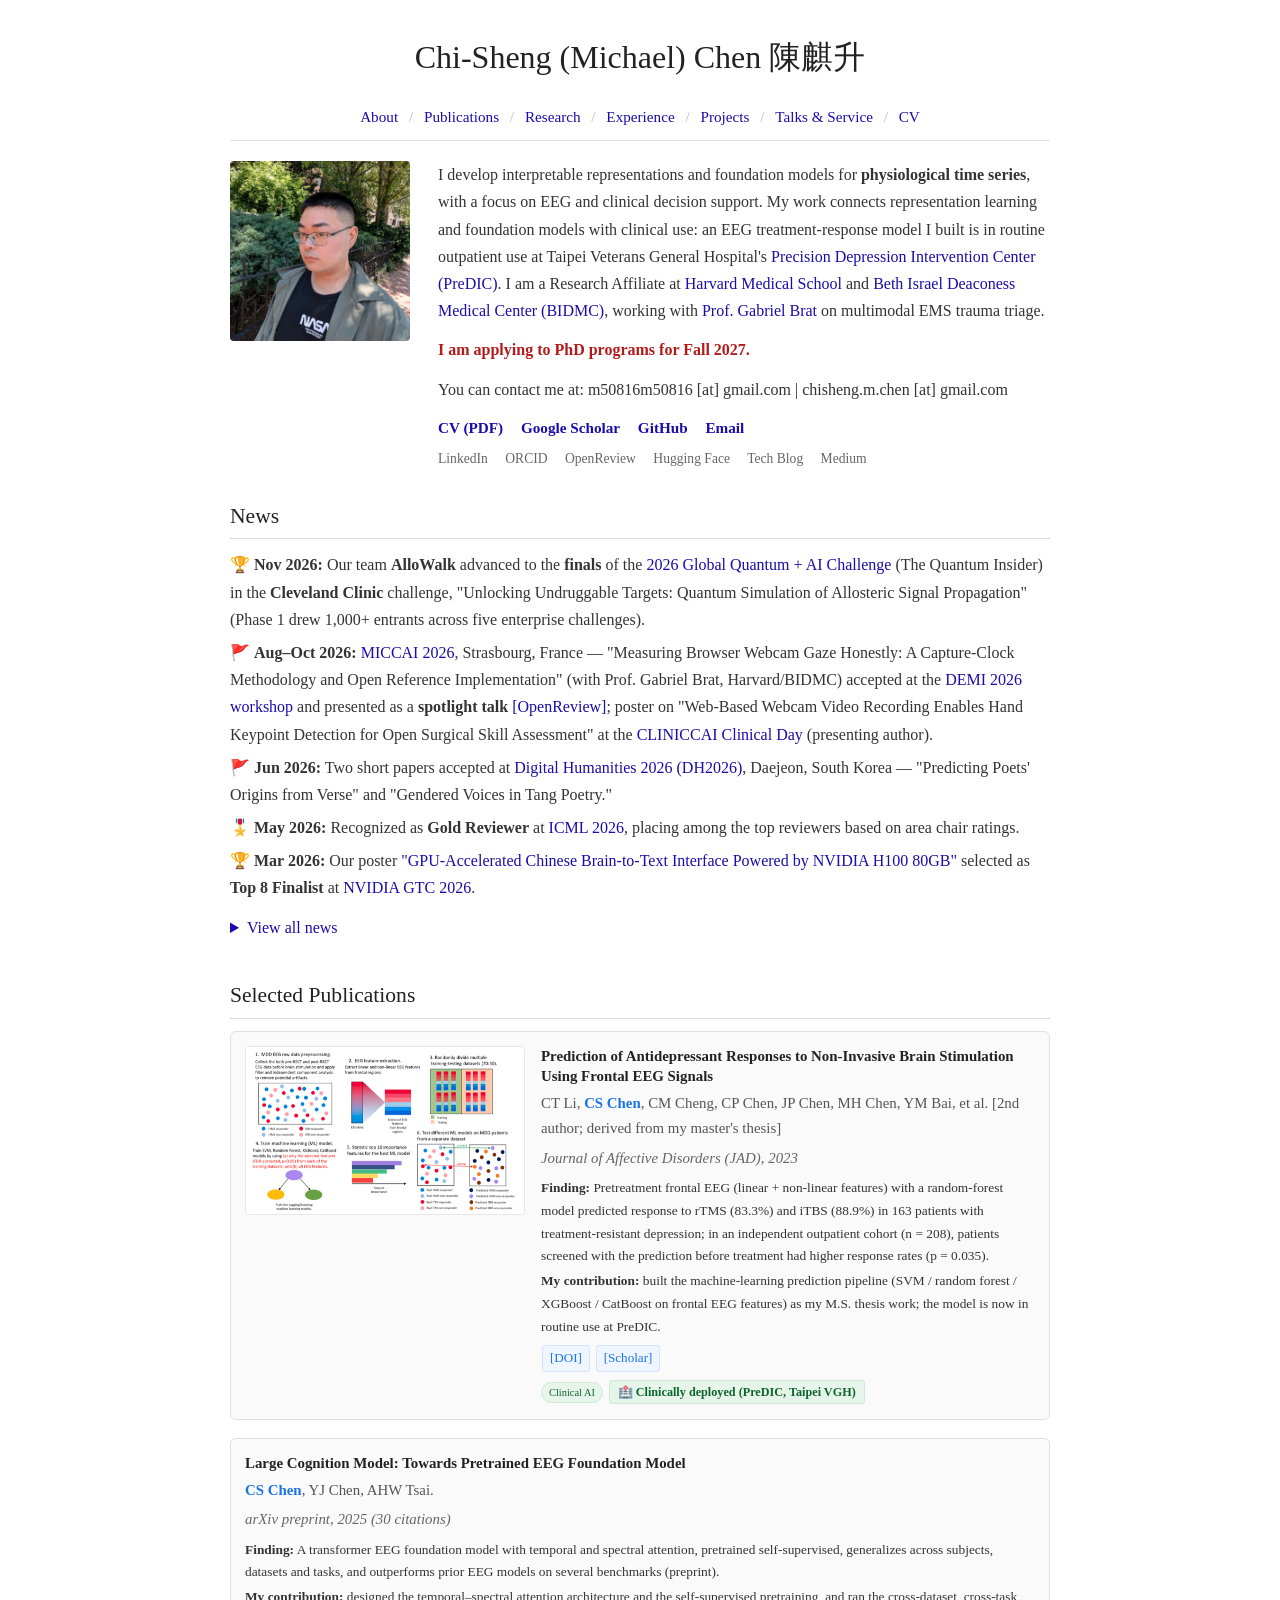
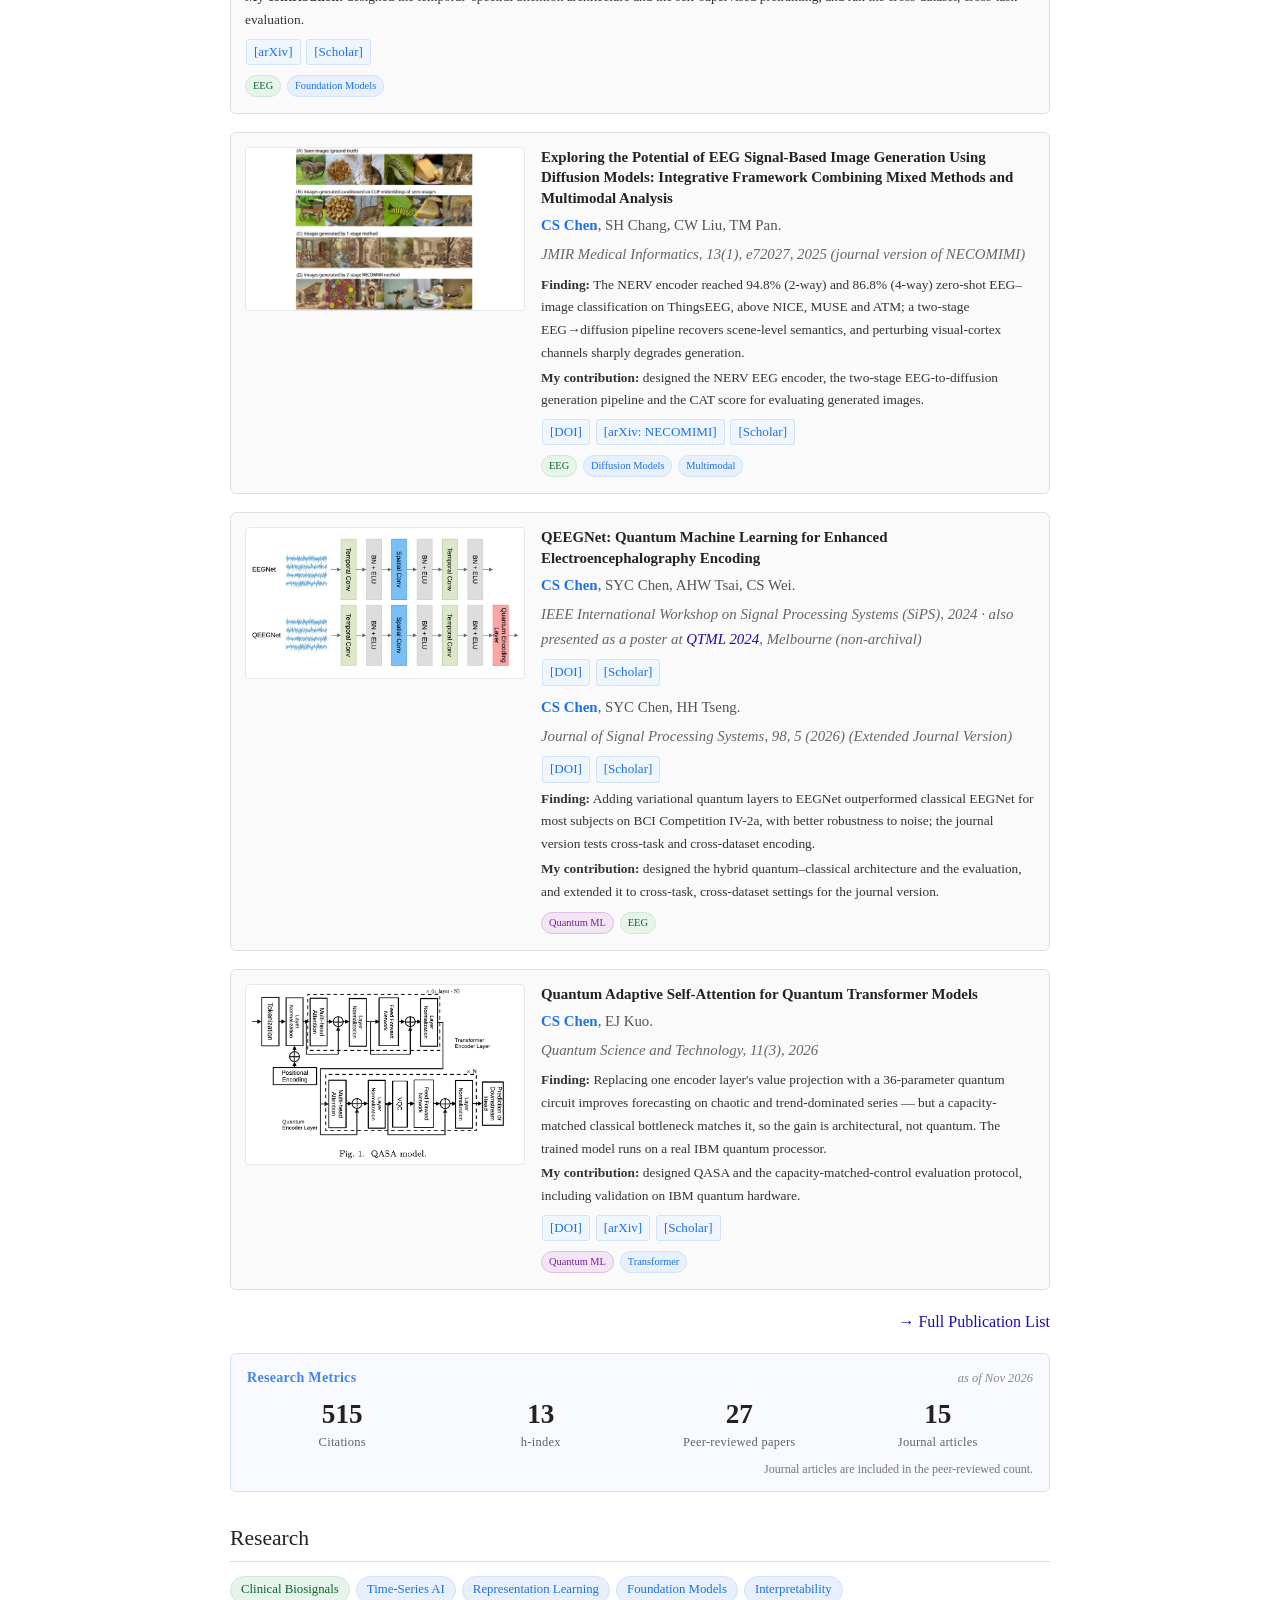
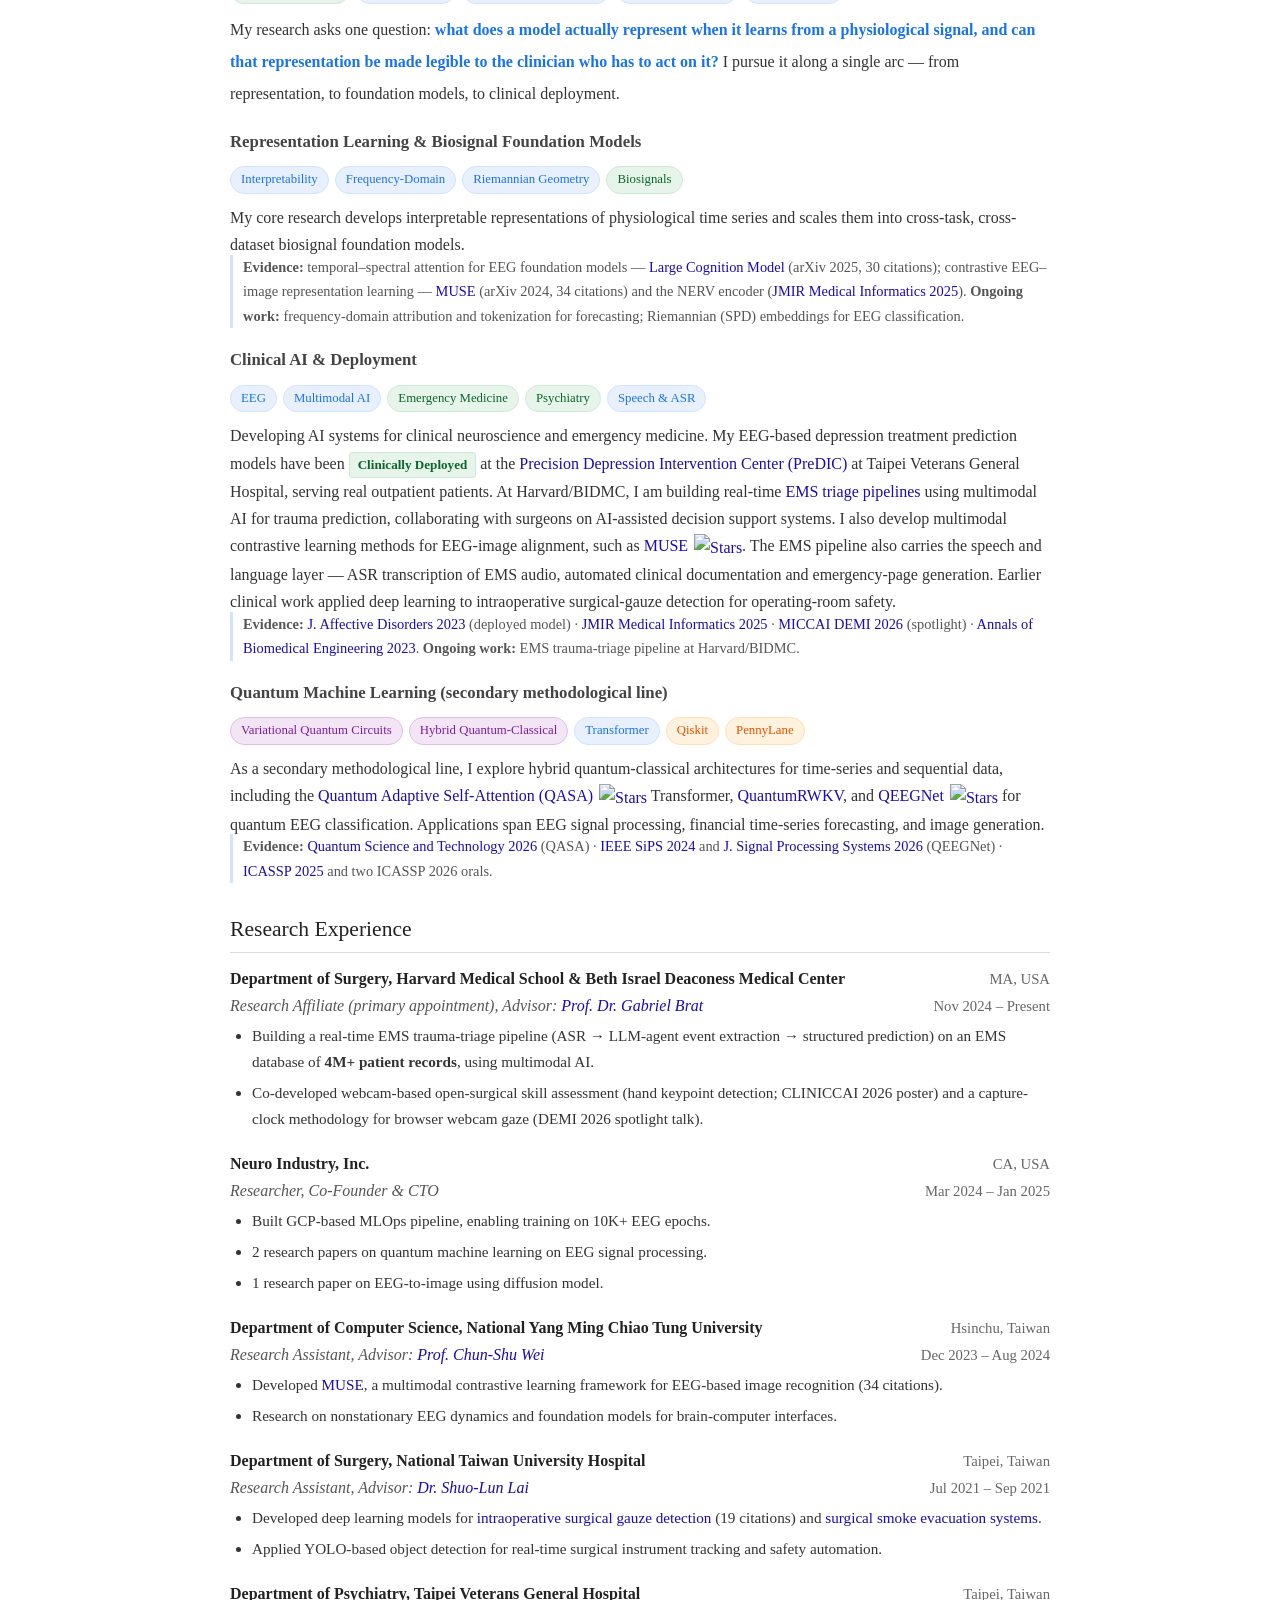
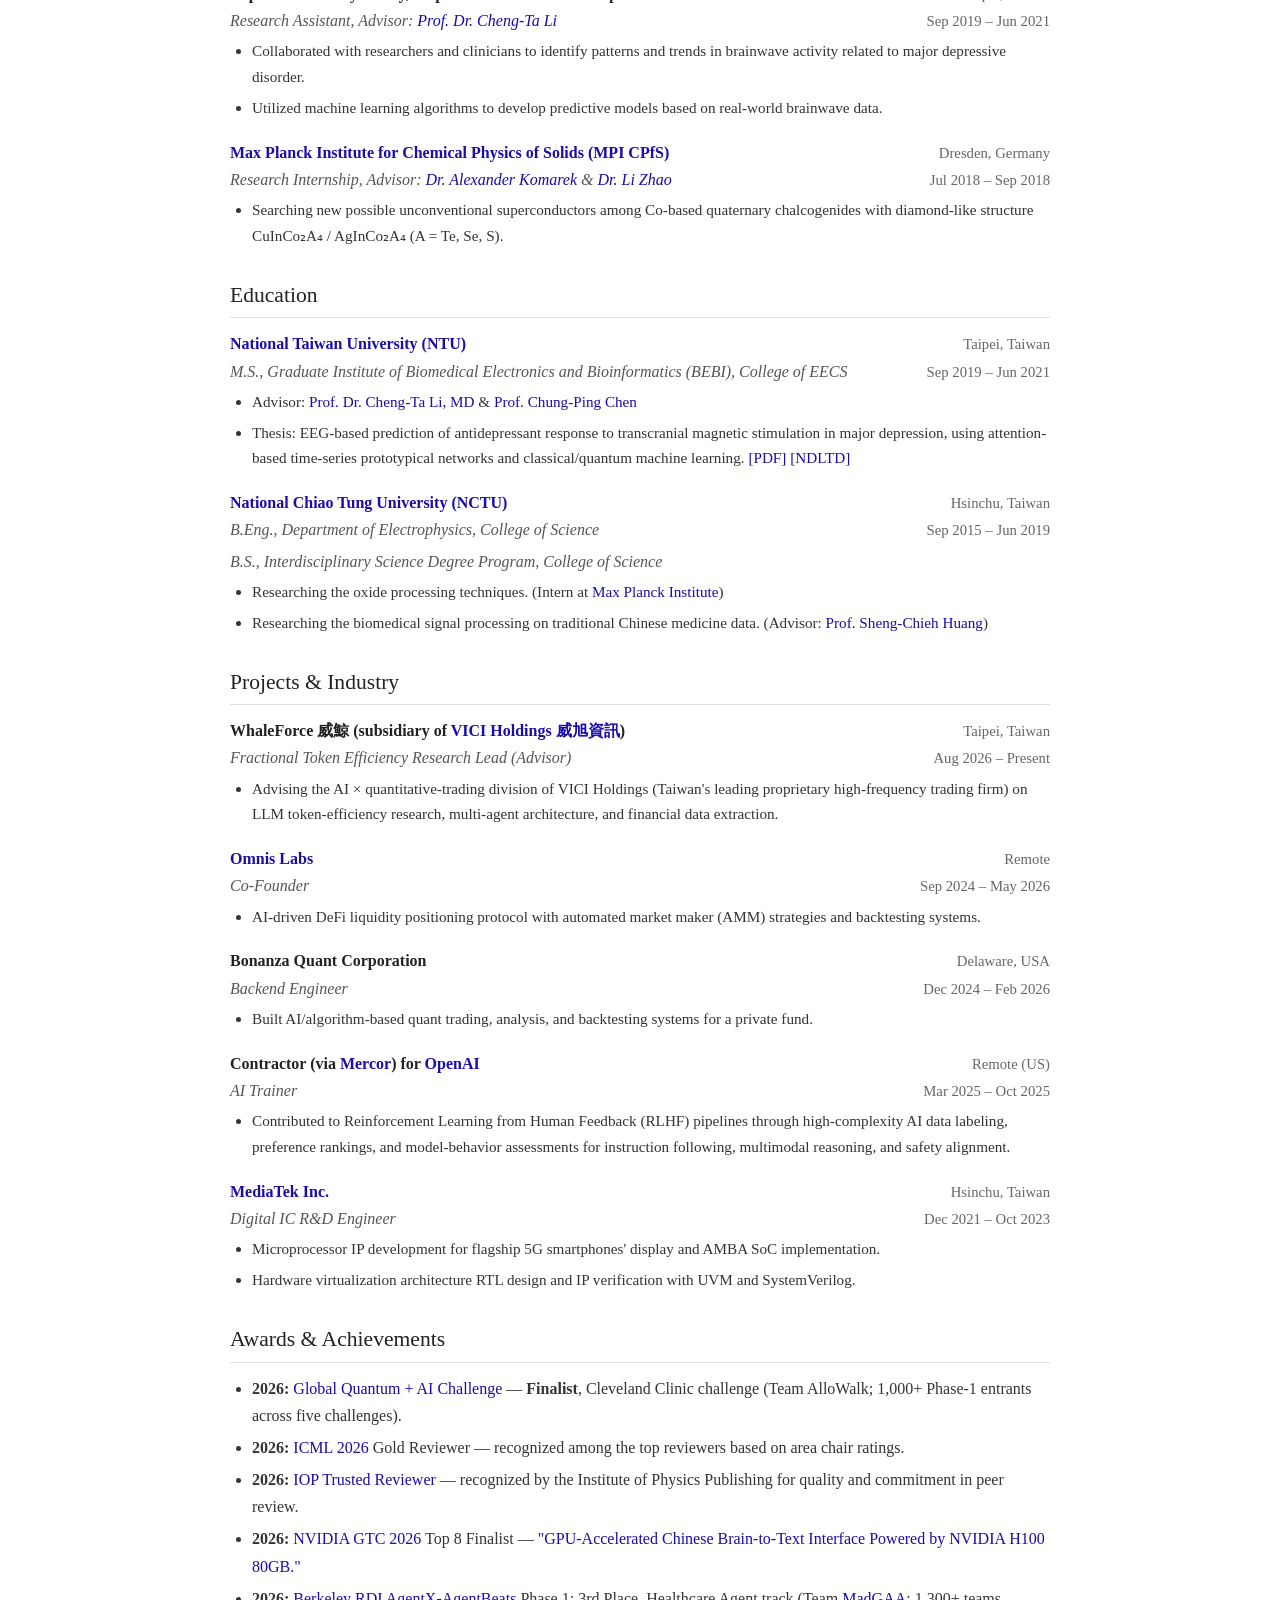
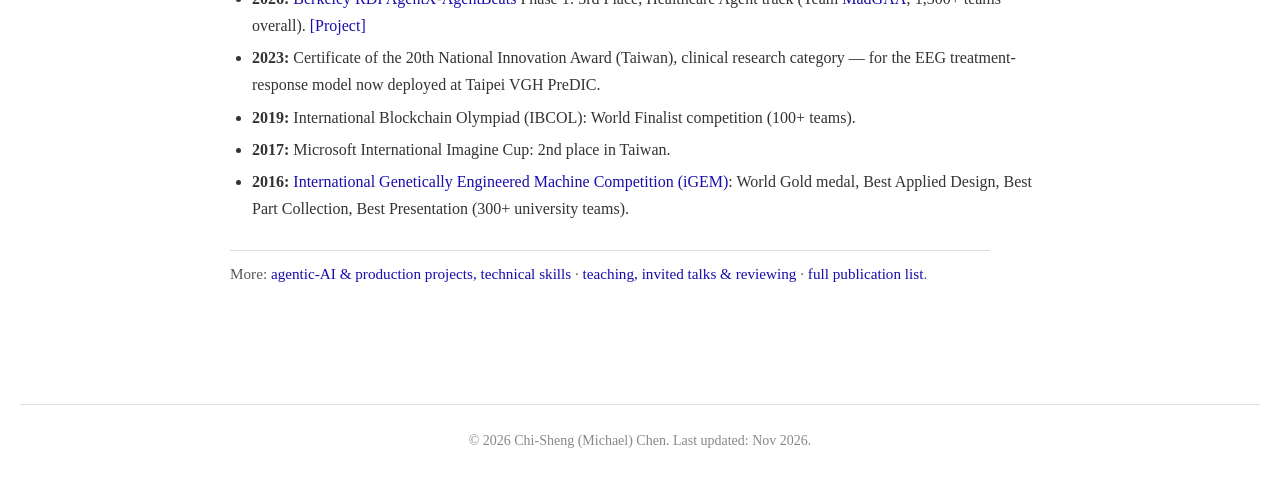
==== commit 73447b70: "About: describe the work as representation learning and foundation models, matching the published ev" ====
--- a/index.html
+++ b/index.html
@@ -88,7 +88,7 @@
     <div class="about-text">
       <p>
         I develop interpretable representations and foundation models for <strong>physiological time series</strong>,
-        with a focus on EEG and clinical decision support. My work connects frequency-domain and geometric learning
+        with a focus on EEG and clinical decision support. My work connects representation learning and foundation models
         with clinical use: an EEG treatment-response model I built is in routine outpatient use at Taipei Veterans General Hospital's
         <a href="https://vghtpeimsc.tw/zh-tw/service/detail/248/1" target="_blank">Precision Depression Intervention Center (PreDIC)</a>.
         I am a Research Affiliate at
